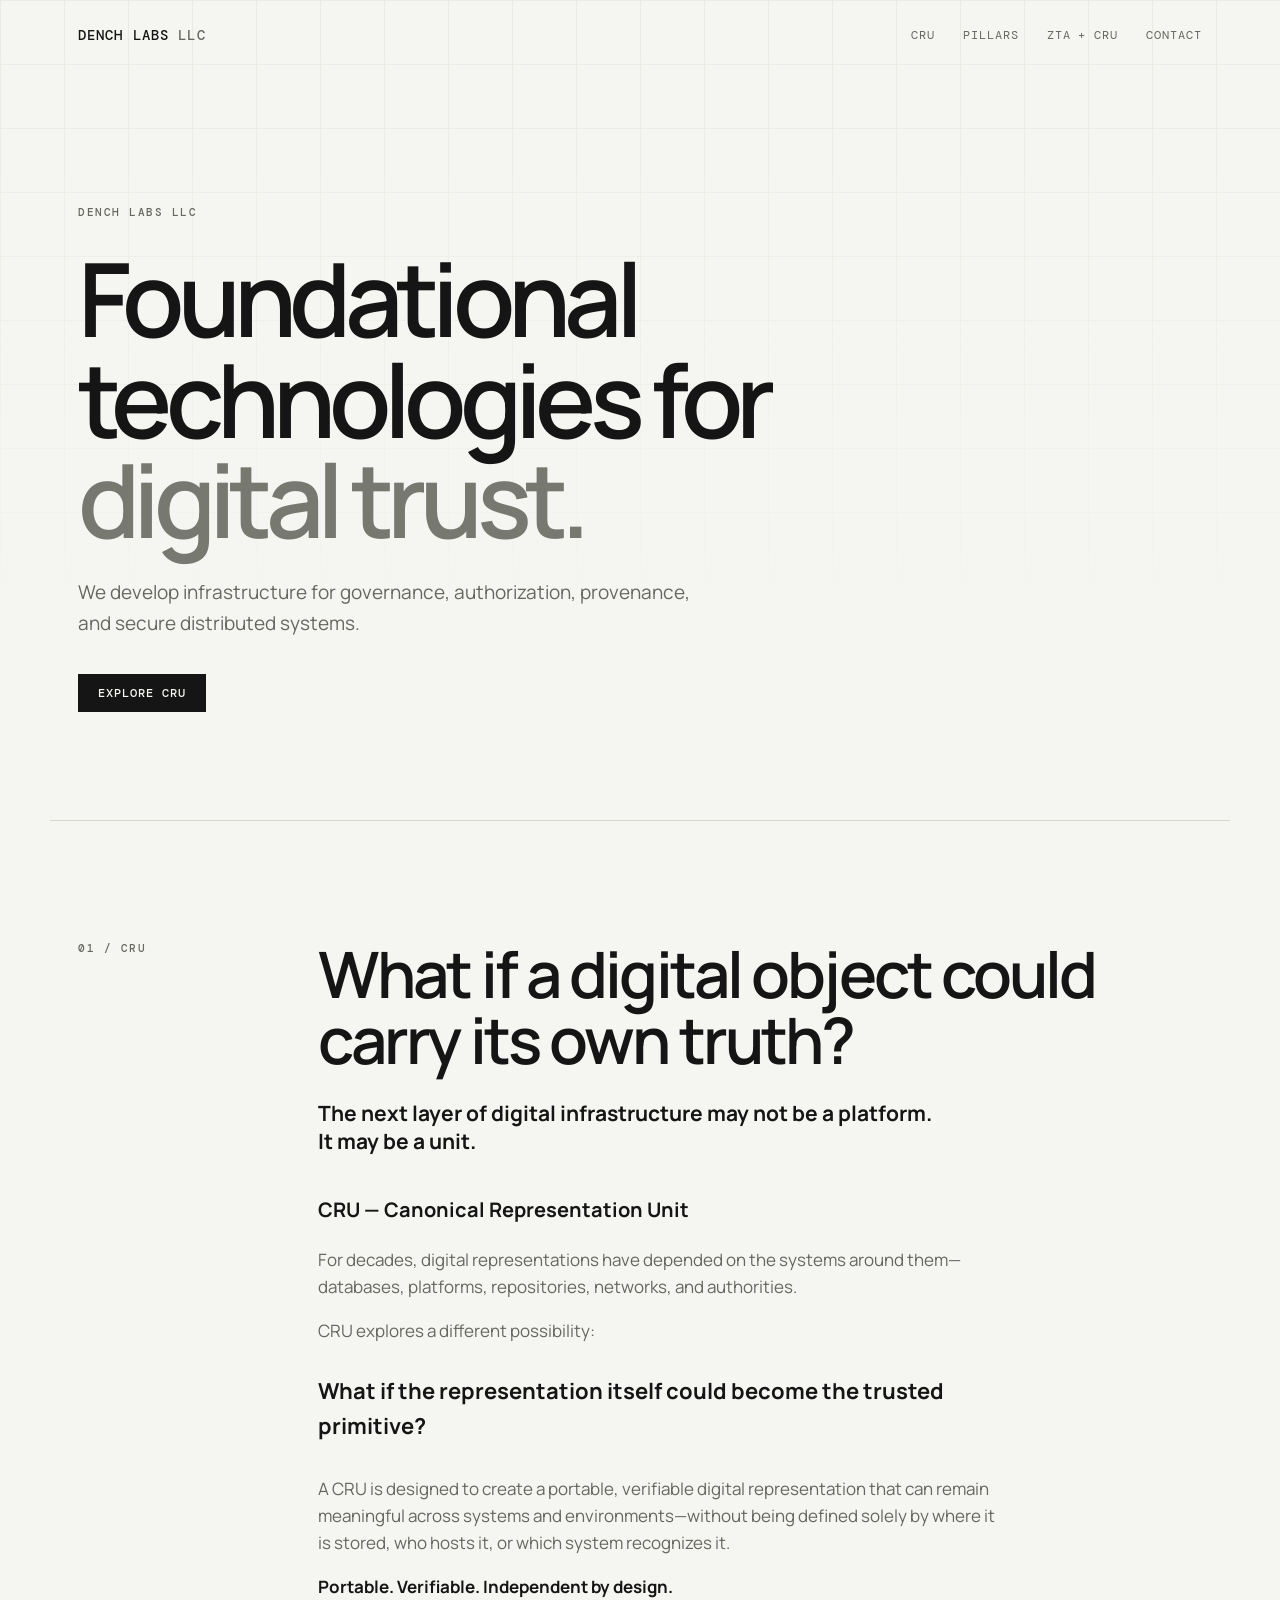
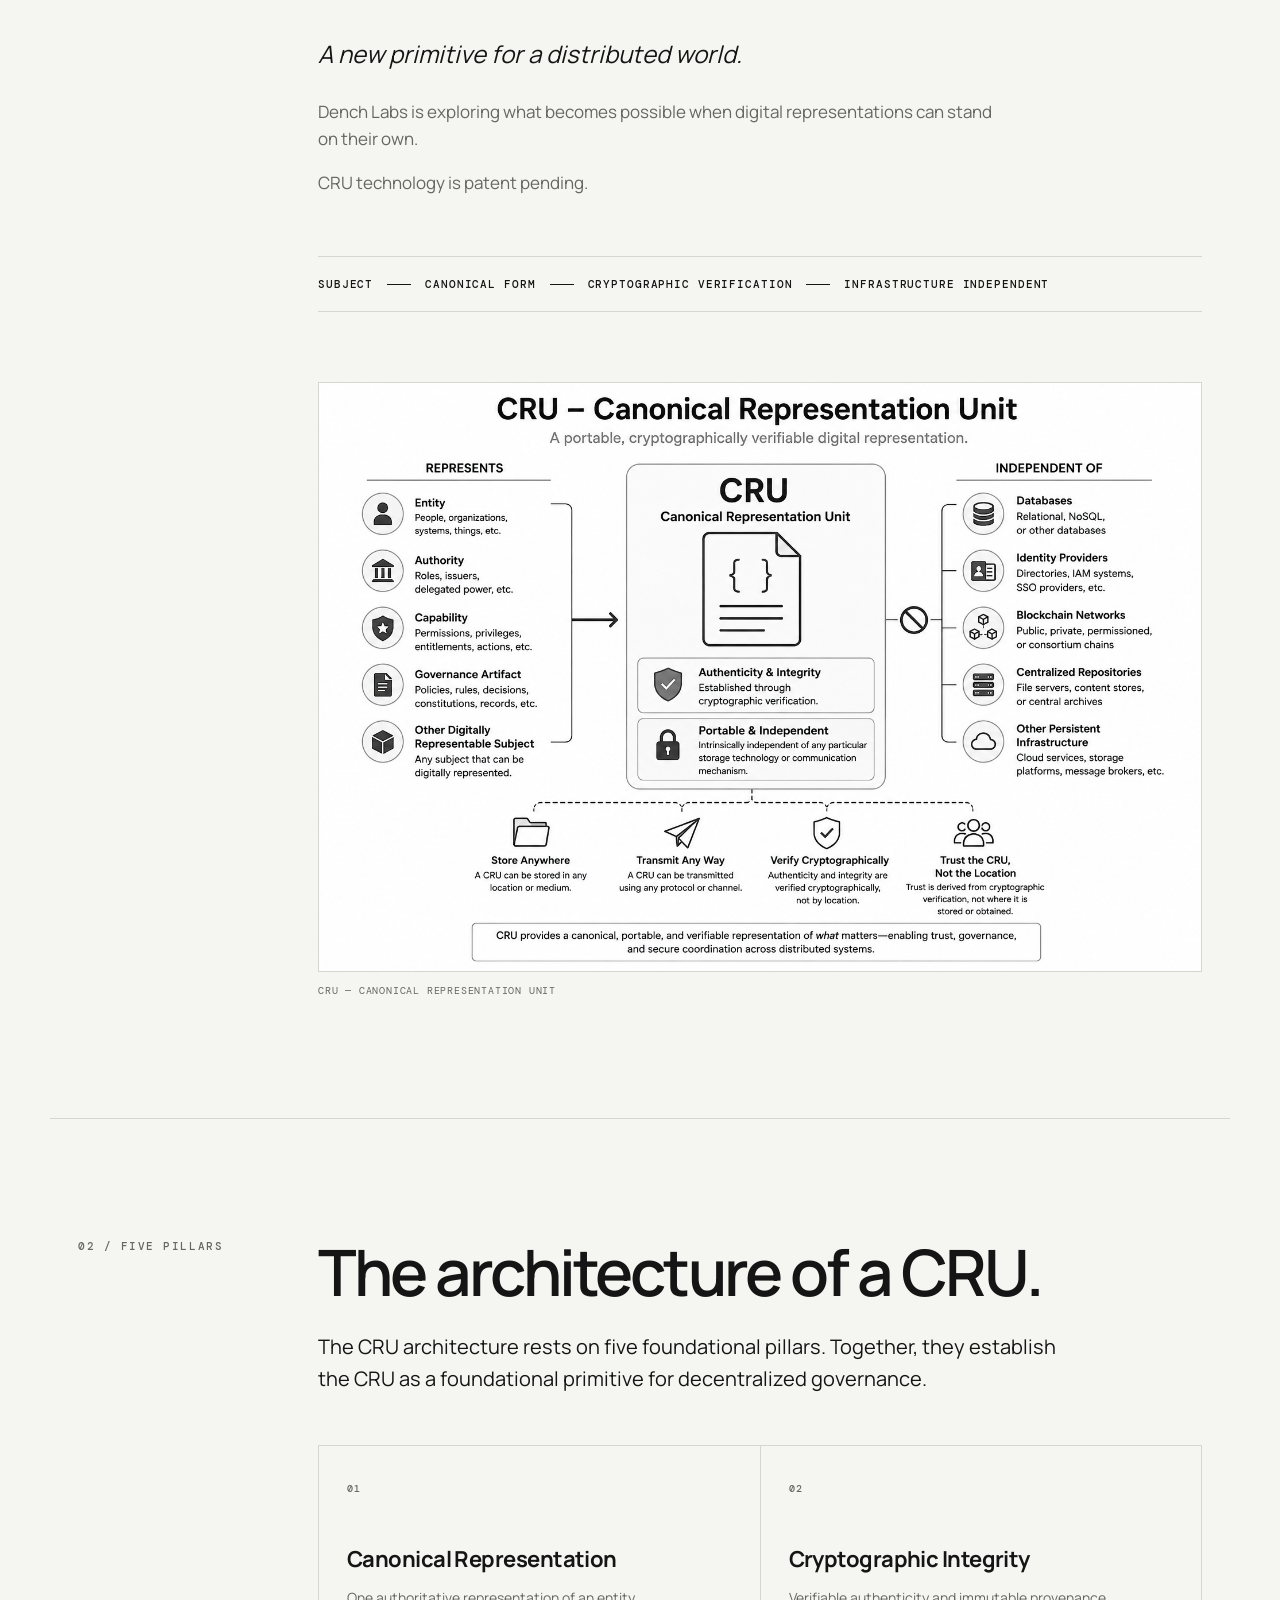
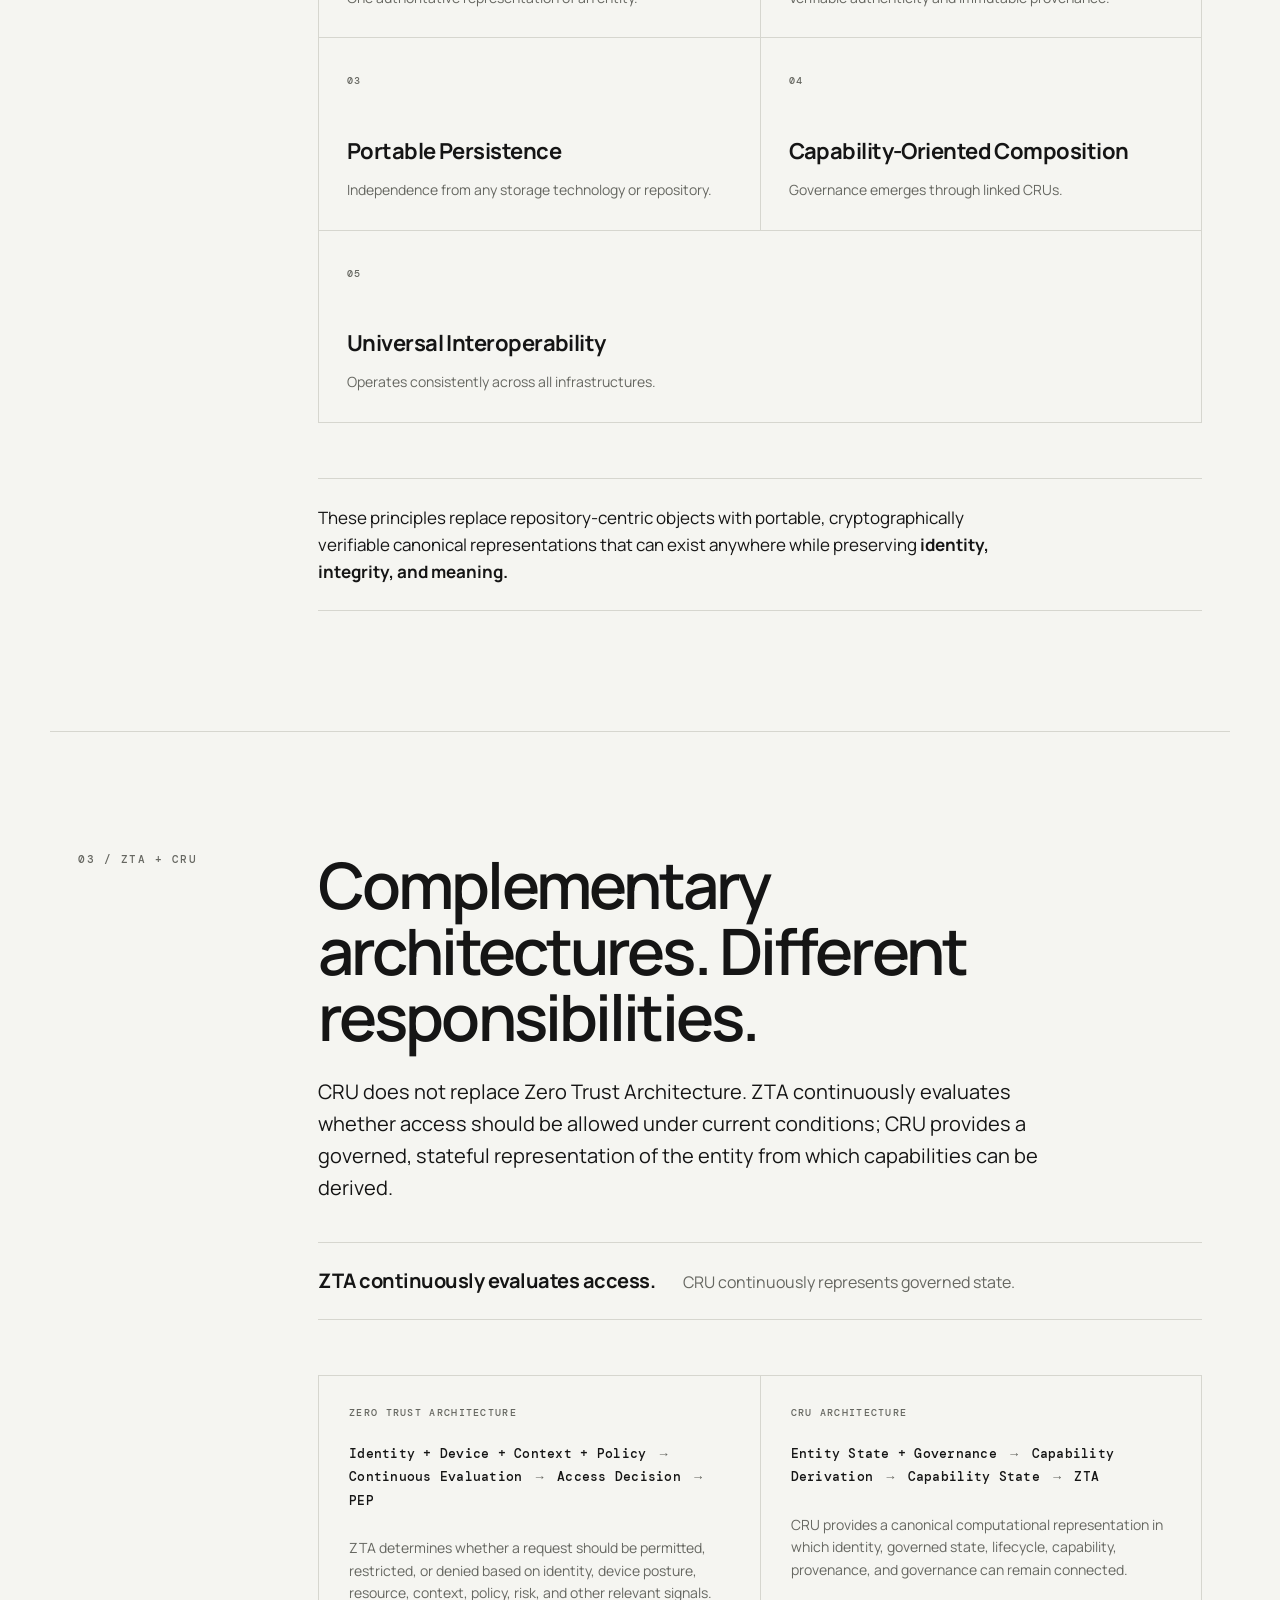
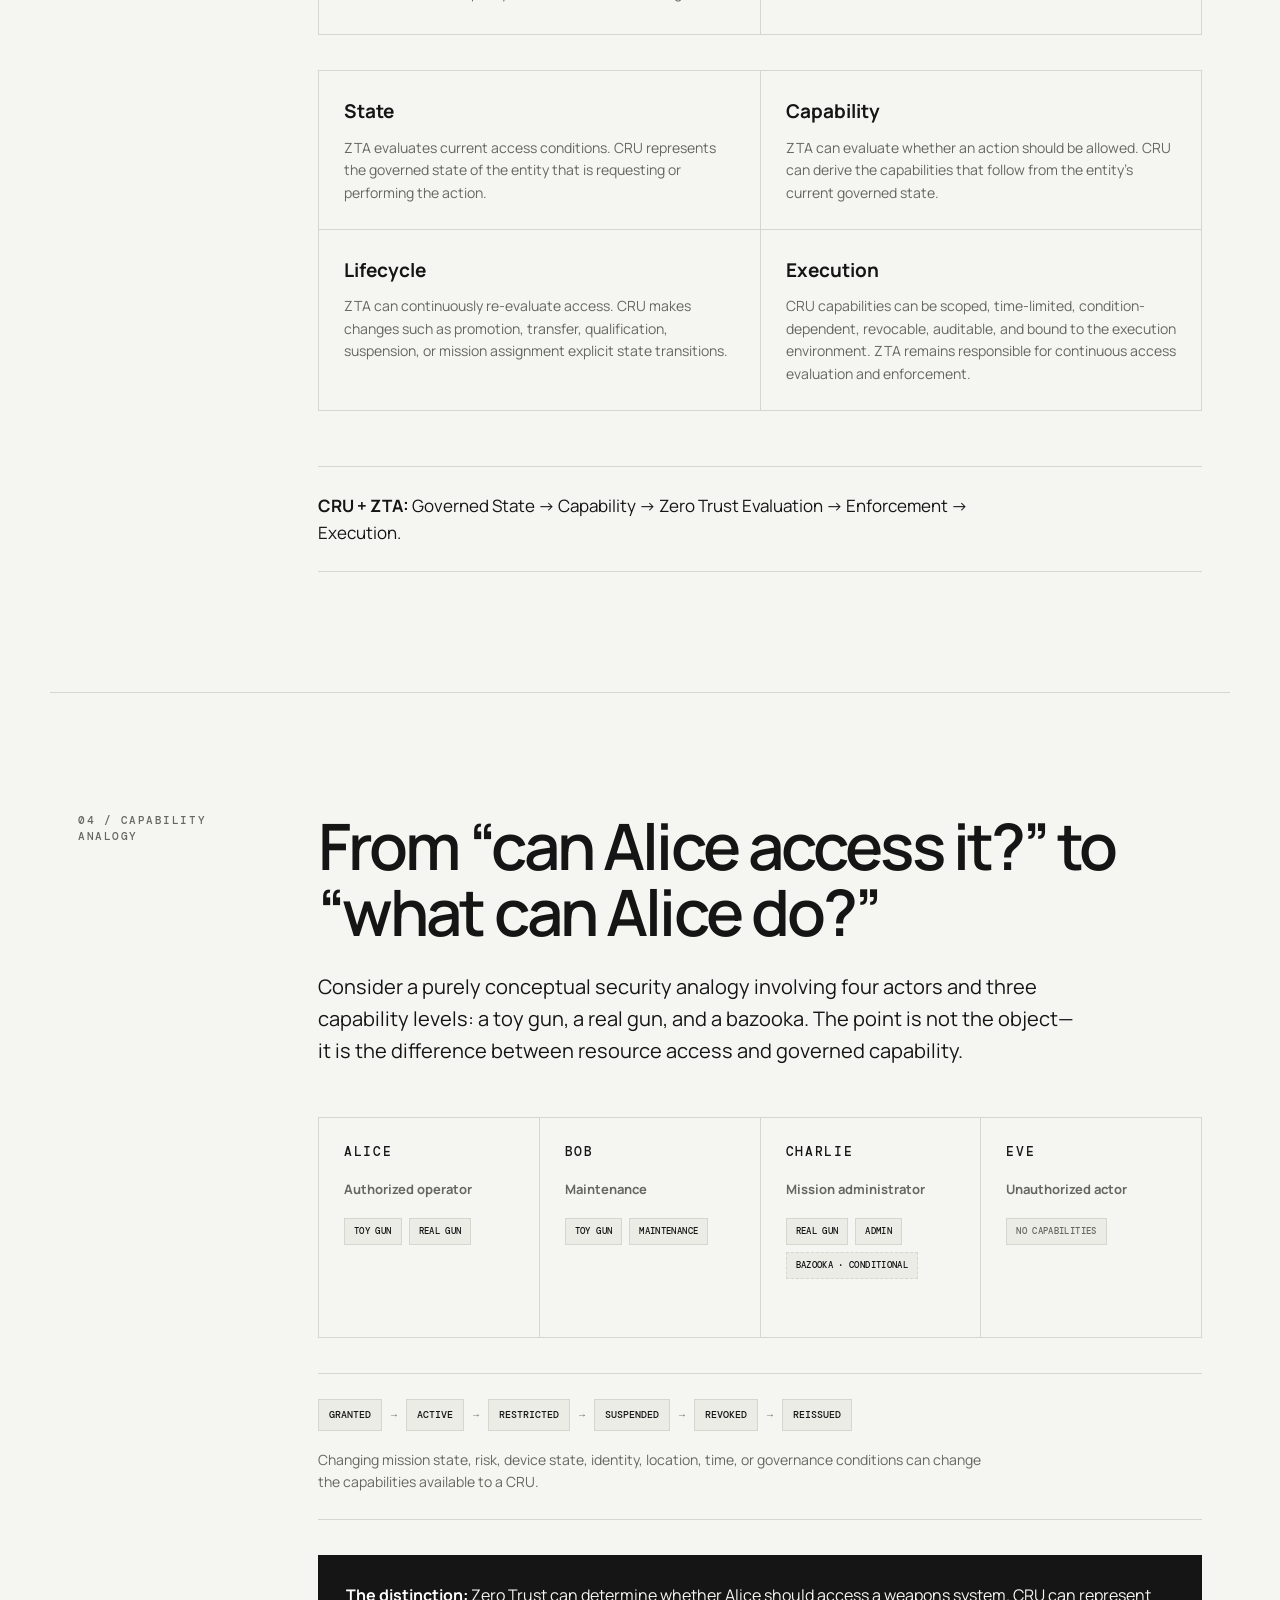
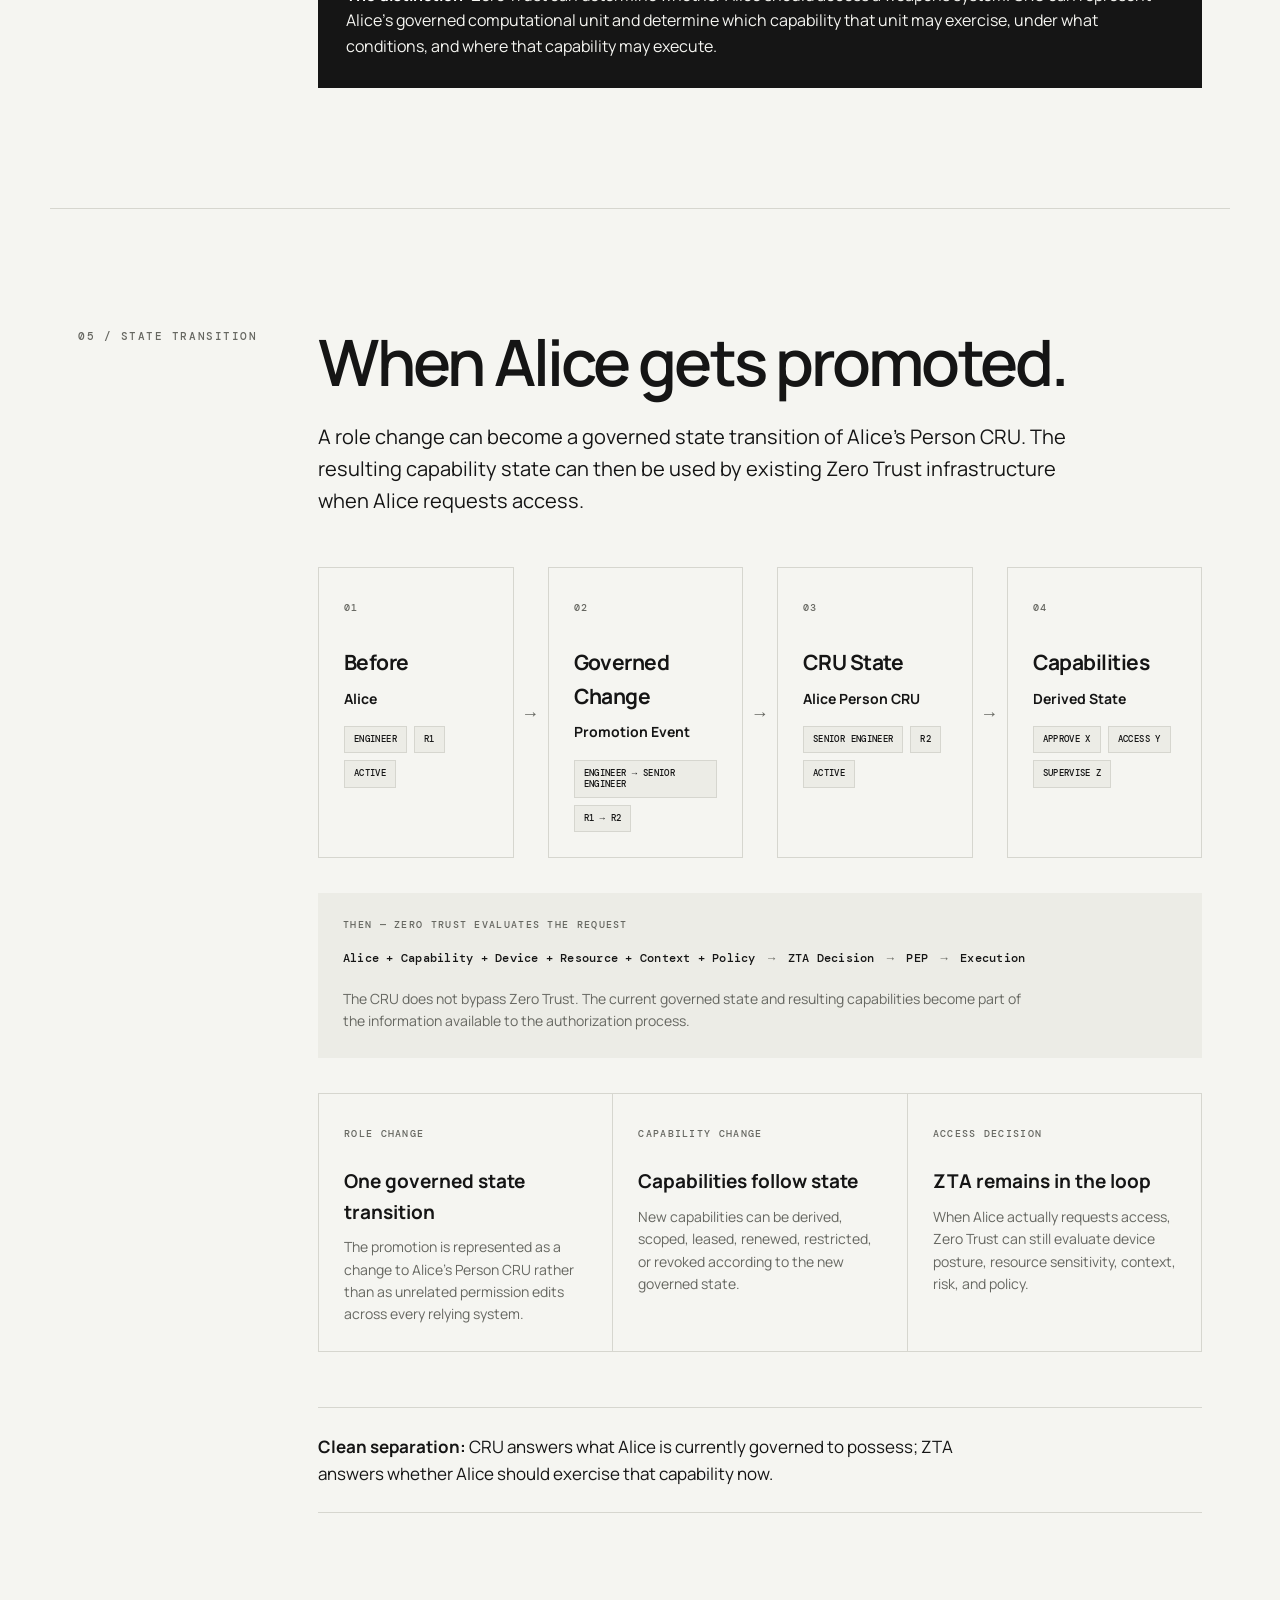
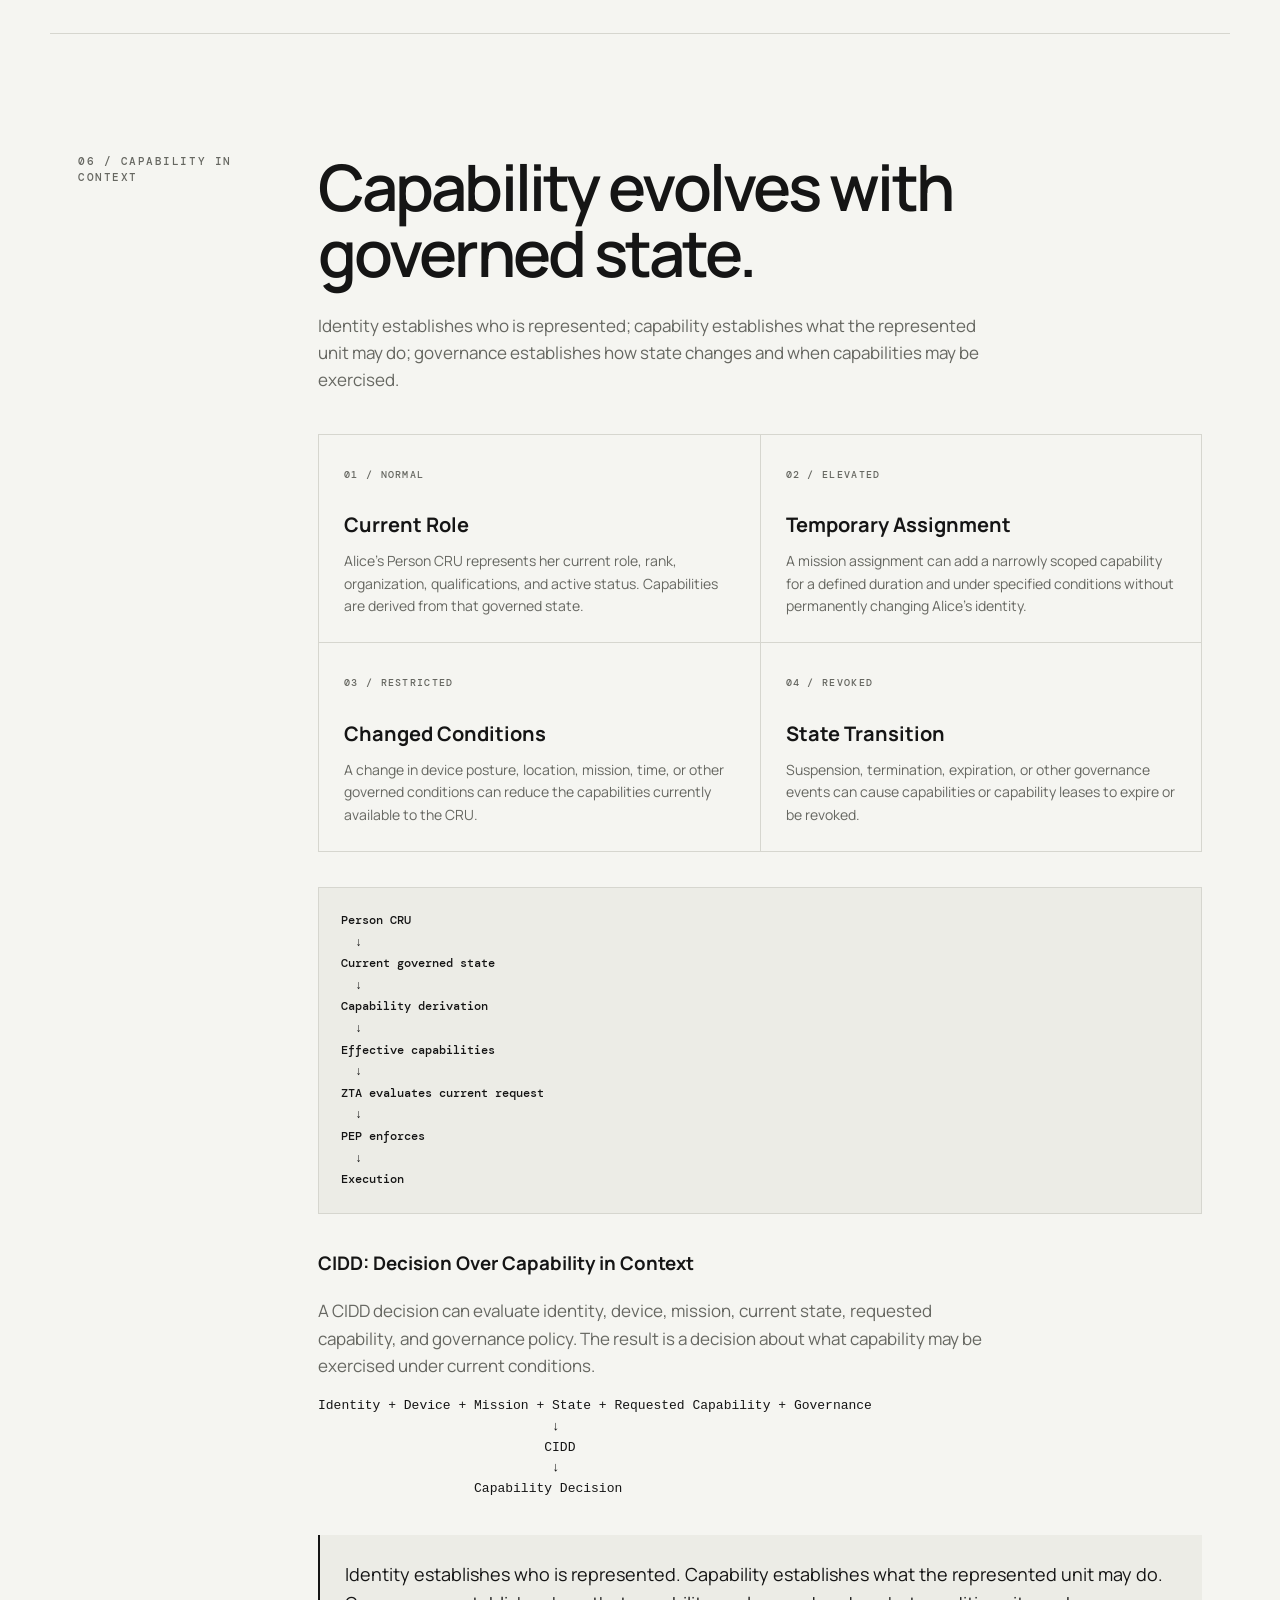
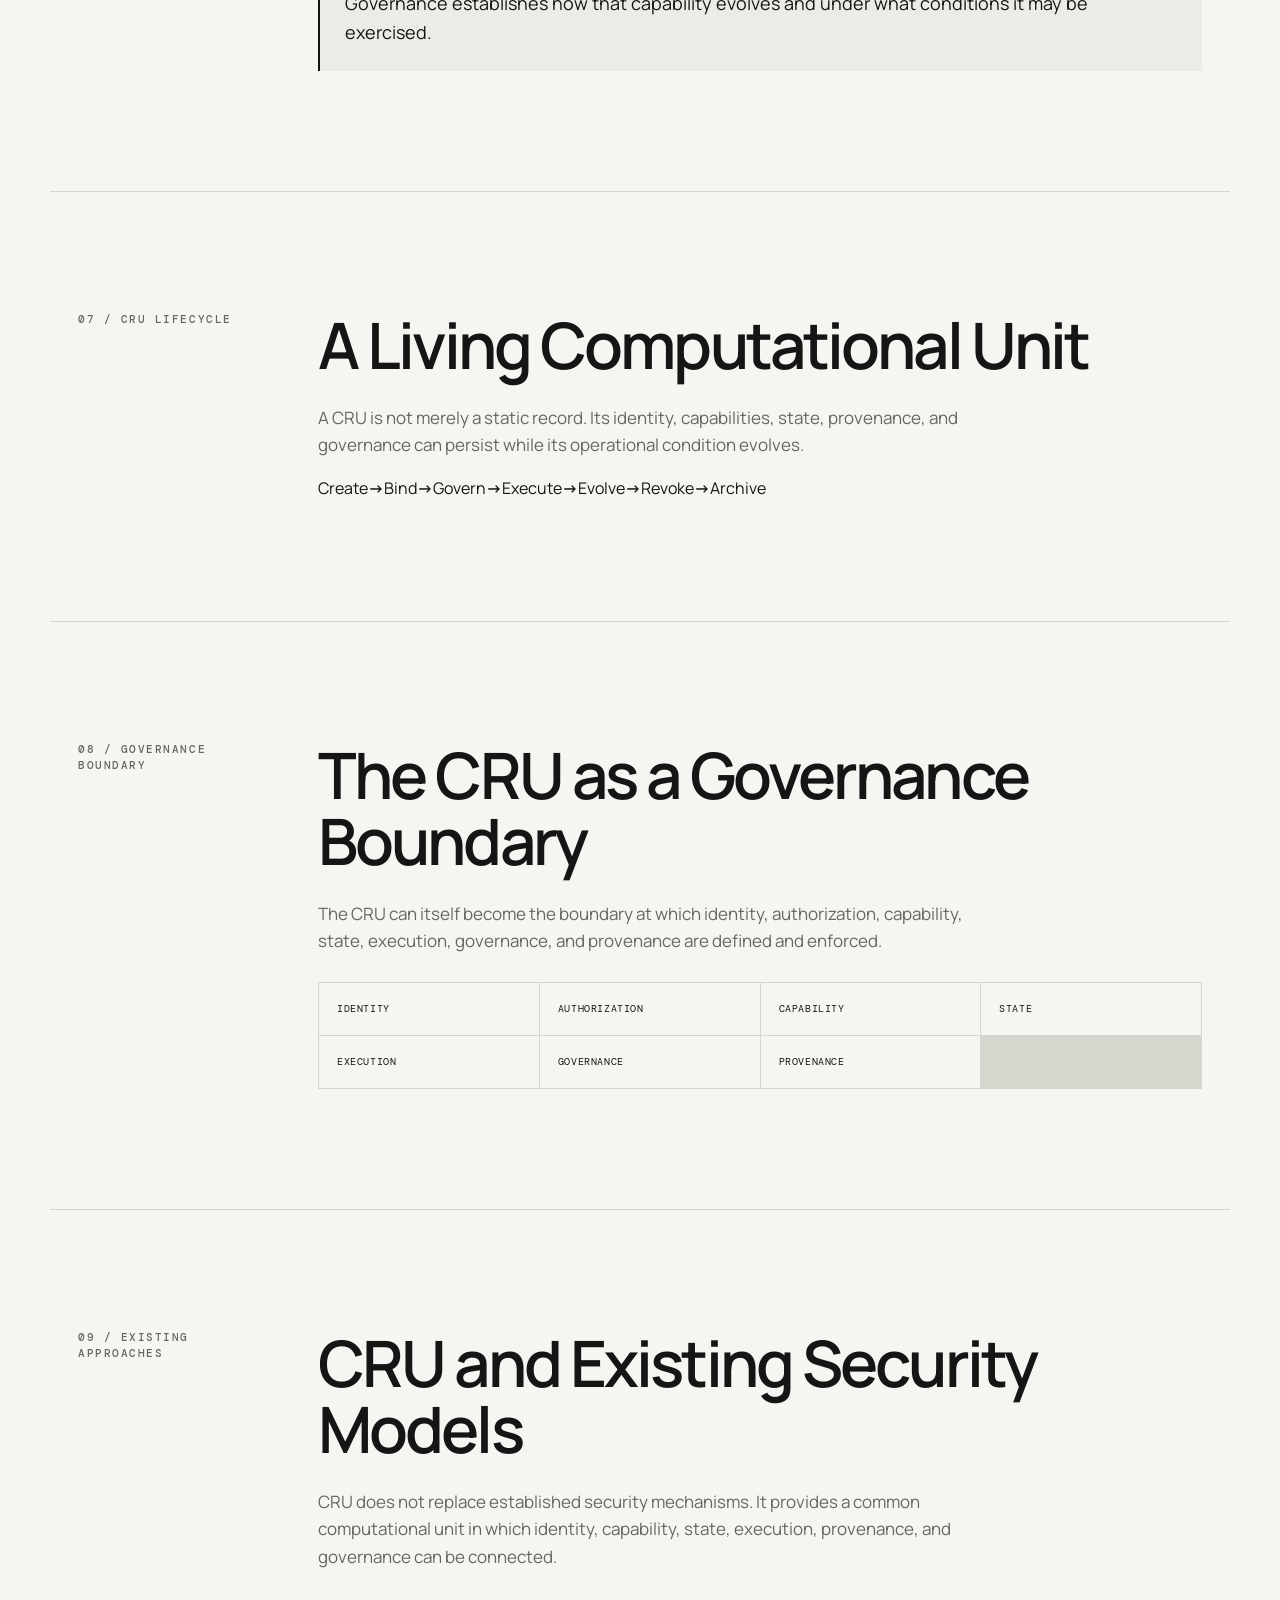
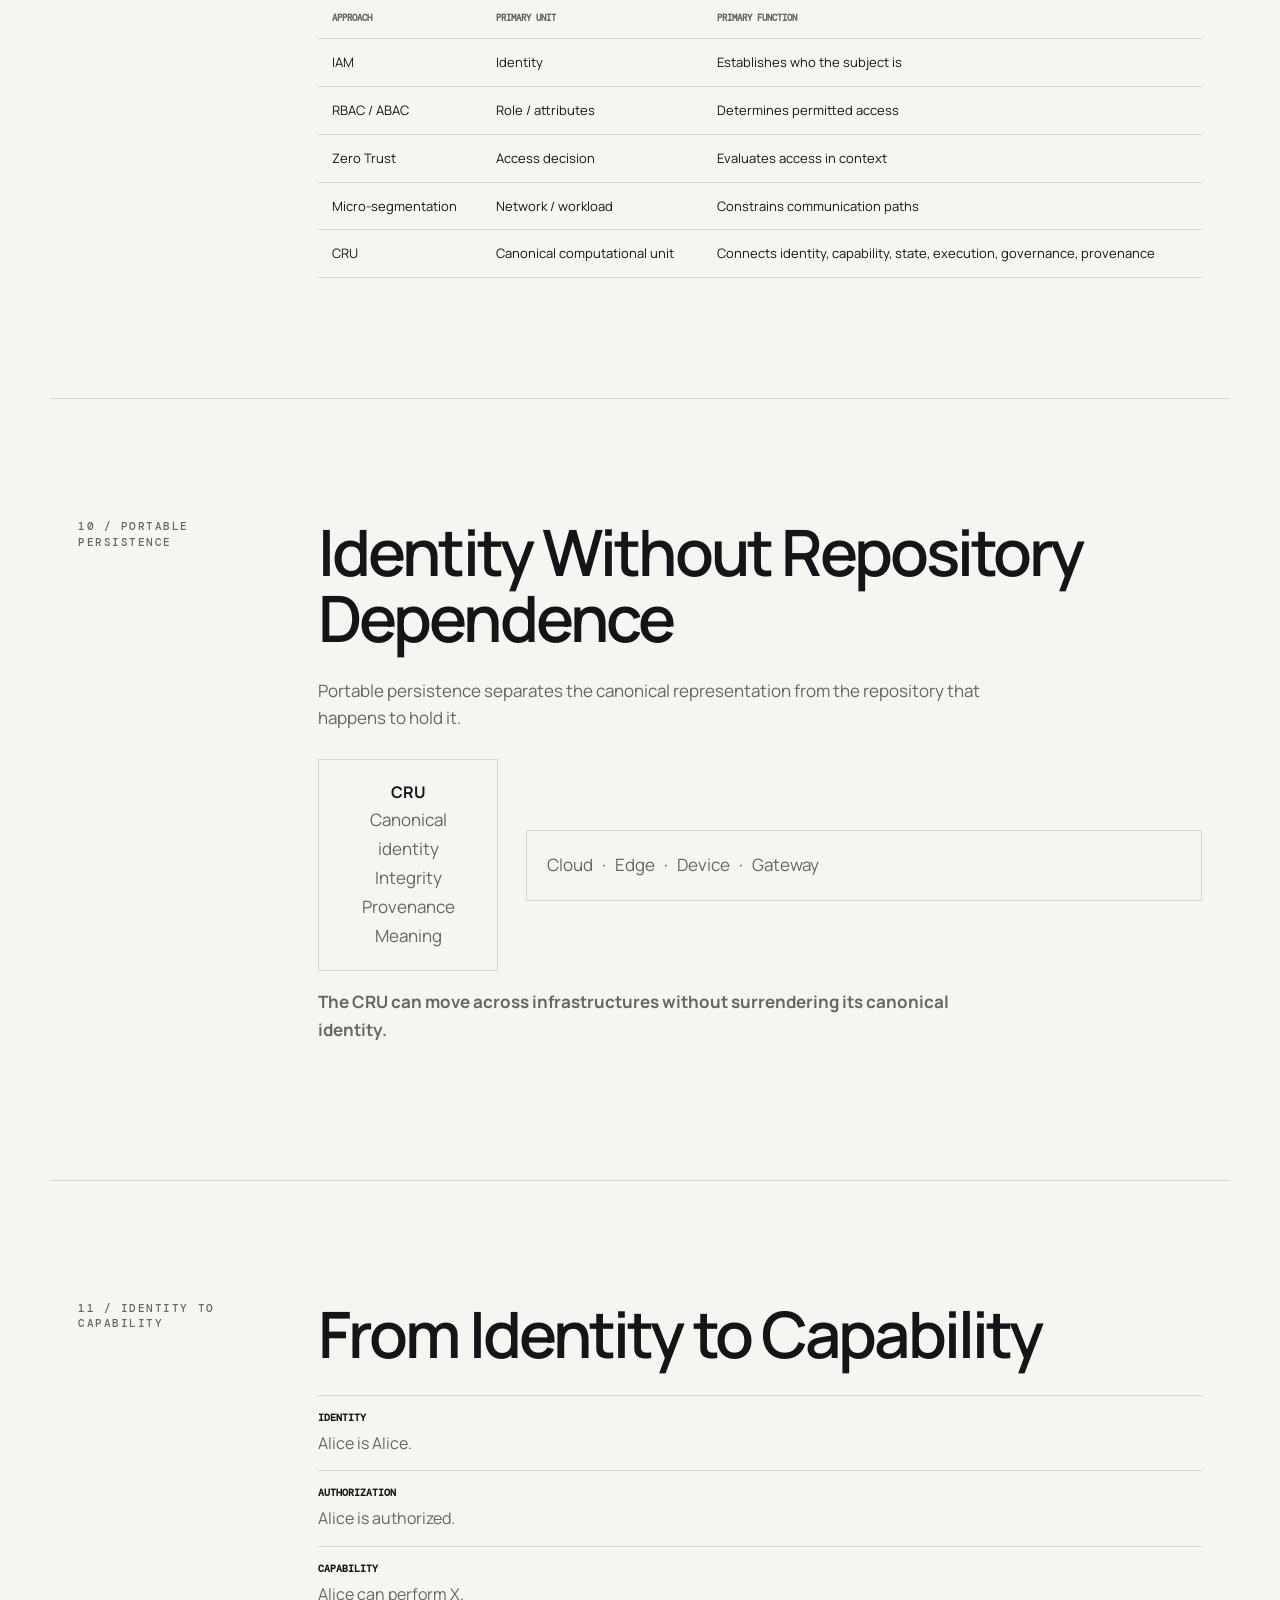
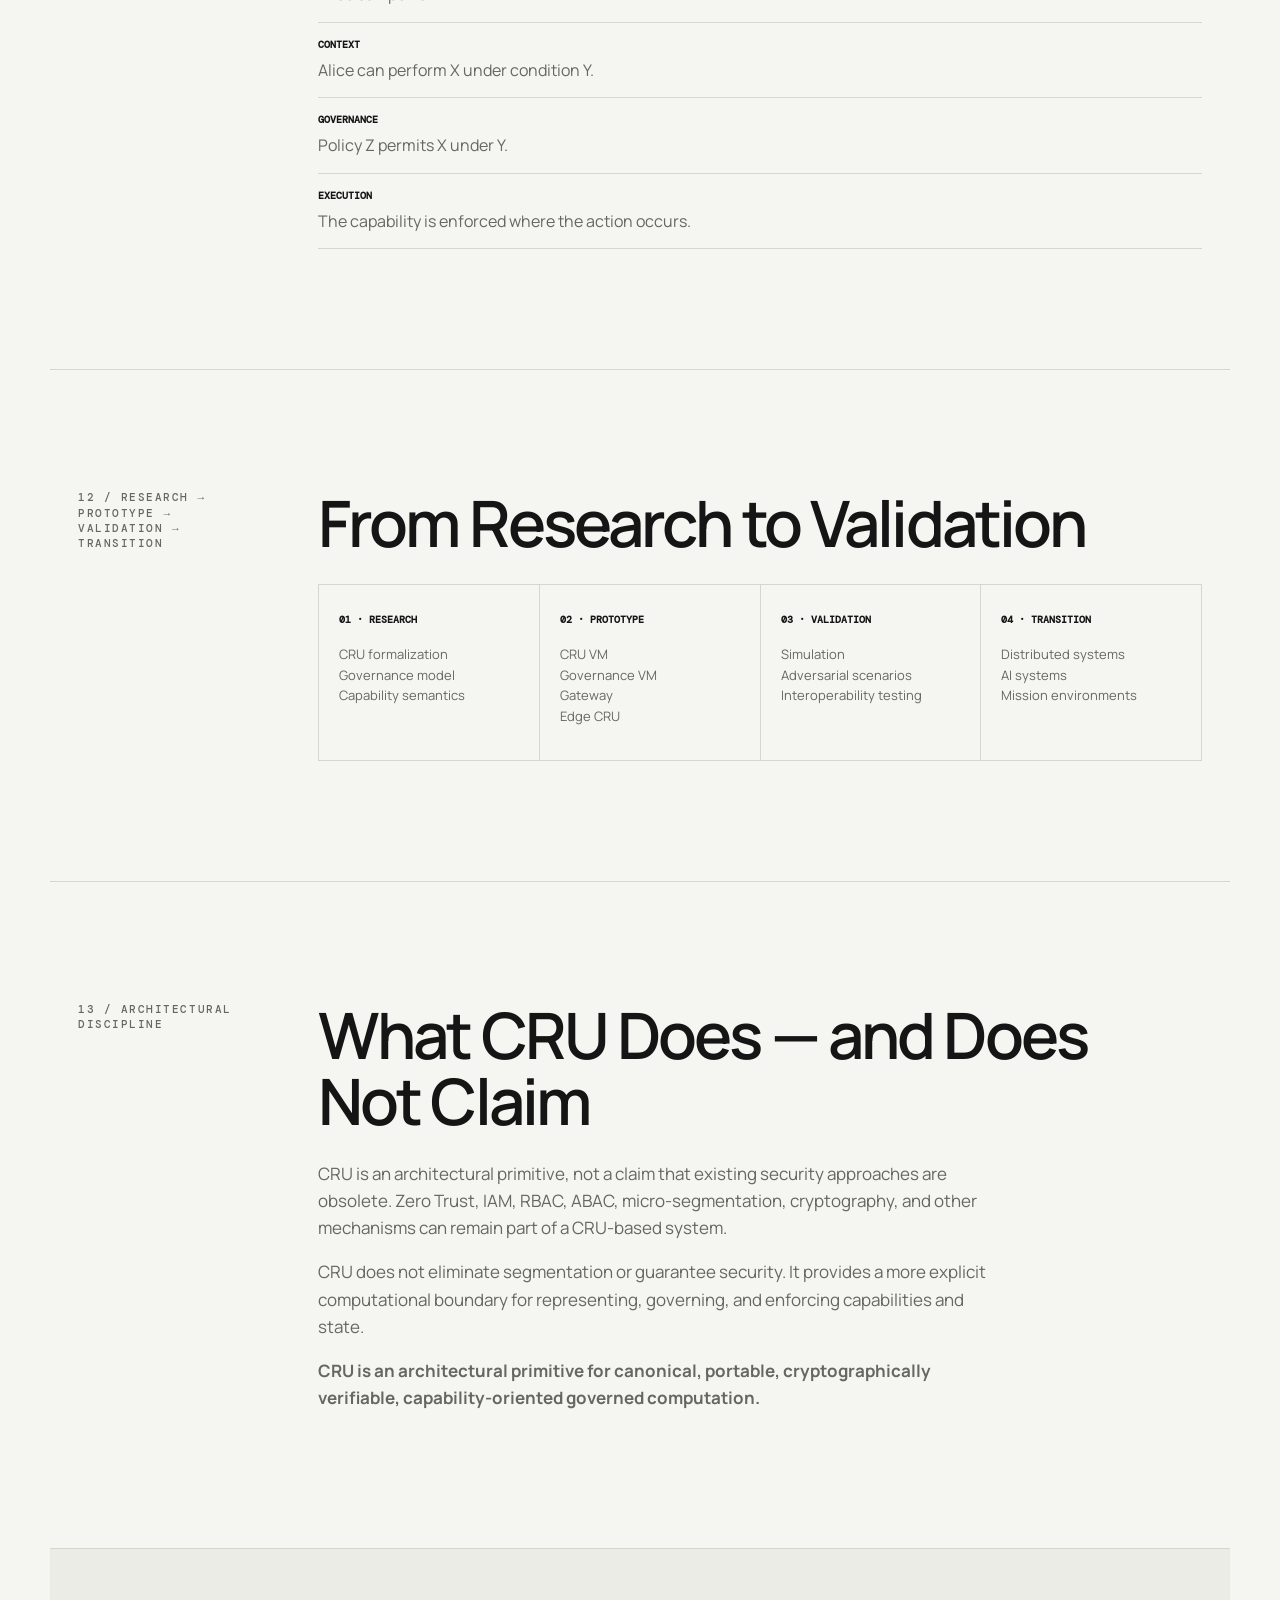
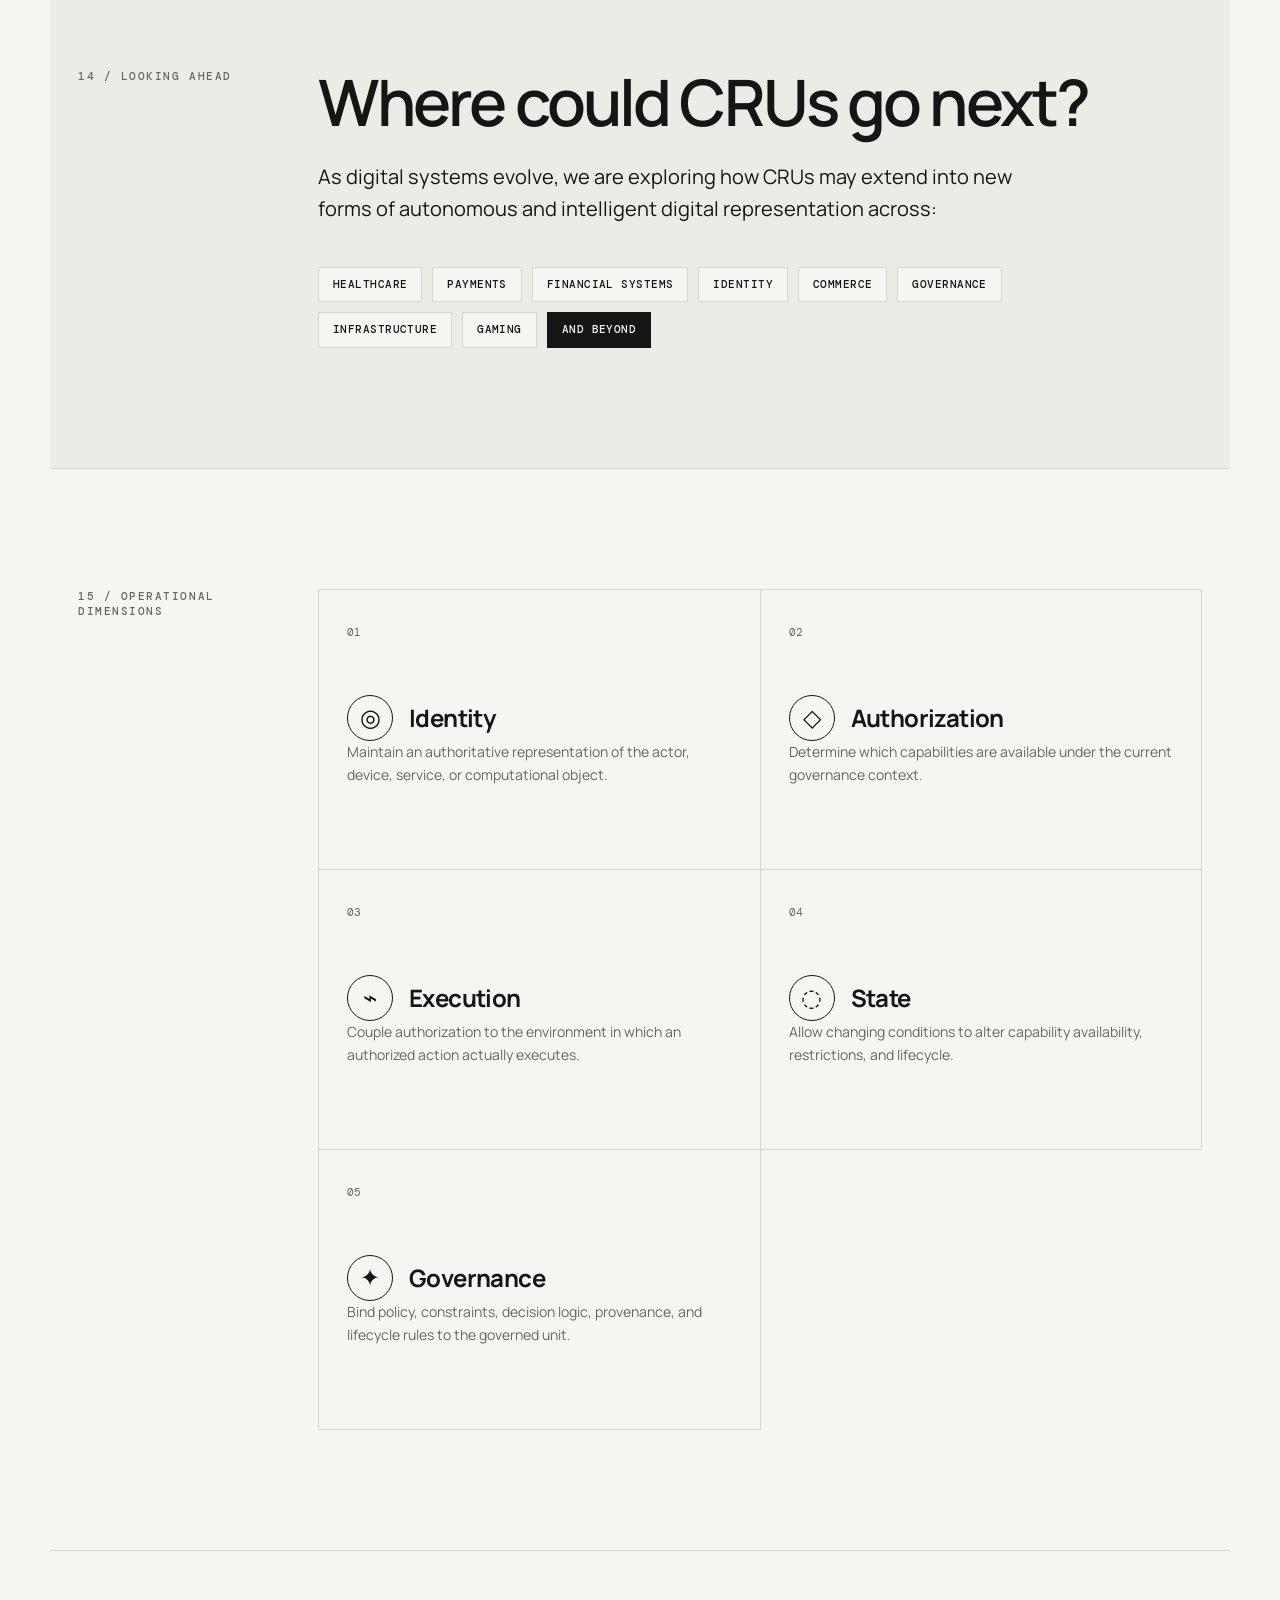
==== index.html @ 8f909fda "website update, added Alice Promotion" ====
<!doctype html>
<html lang="en">
<head>
  <meta charset="utf-8">
  <meta name="viewport" content="width=device-width, initial-scale=1">
  <title>Dench Labs LLC | Digital Trust & Distributed Systems</title>
  <meta name="description" content="Dench Labs LLC develops foundational technologies for digital trust, governance, authorization, provenance, and secure distributed systems.">
  <link rel="stylesheet" href="styles.css">
</head>
<body>
  <header class="site-header">
    <a class="brand" href="#top" aria-label="Dench Labs LLC home">DENCH LABS<span> LLC</span></a>
    <nav aria-label="Primary navigation">
      <a href="#cru">CRU</a>
      <a href="#pillars">Pillars</a>
      <a href="#zero-trust">ZTA + CRU</a>
      <a href="#contact">Contact</a>
    </nav>
  </header>

  <main id="top">
    <section class="hero">
      <div class="eyebrow">DENCH LABS LLC</div>
      <h1>Foundational technologies for <em>digital trust.</em></h1>
      <p class="hero-copy">
        We develop infrastructure for governance, authorization, provenance, and secure distributed systems.
      </p>
      <a class="button" href="#cru">Explore CRU</a>
    </section>

    <section id="cru" class="section cru-section">
      <div class="section-label">01 / CRU</div>
      <div>
        <h2>What if a digital object could carry its own truth?</h2>
        <p class="cru-lead"><strong>The next layer of digital infrastructure may not be a platform.<br>It may be a unit.</strong></p>
        <p class="cru-title"><strong>CRU — Canonical Representation Unit</strong></p>
        <p>For decades, digital representations have depended on the systems around them—databases, platforms, repositories, networks, and authorities.</p>
        <p>CRU explores a different possibility:</p>
        <p class="cru-question"><strong>What if the representation itself could become the trusted primitive?</strong></p>
        <p>A CRU is designed to create a portable, verifiable digital representation that can remain meaningful across systems and environments—without 















being defined solely by where it is stored, who hosts it, or which system recognizes it.</p>
        <p class="cru-pills"><strong>Portable. Verifiable. Independent by design.</strong></p>
        <p class="cru-closing"><em>A new primitive for a distributed world.</em></p>
        <p>Dench Labs is exploring what becomes possible when digital representations can stand on their own.</p>

        <p class="patent-note">CRU technology is patent pending.</p>
        <div class="cru-mark" aria-hidden="true">
          <span>SUBJECT</span><i></i><span>CANONICAL FORM</span><i></i><span>CRYPTOGRAPHIC VERIFICATION</span><i></i><span>INFRASTRUCTURE INDEPENDENT</span>
        </div>
        <figure class="cru-diagram">
          <img src="assets/cru-diagram.png" alt="CRU — Canonical Representation Unit diagram showing a portable, verifiable representation and its independence from particular infrastructure.">
          <figcaption>CRU — Canonical Representation Unit</figcaption>
        </figure>
      </div>
    </section>

    <section id="pillars" class="section architecture">
      <div class="section-label">02 / FIVE PILLARS</div>
      <div>
        <h2>The architecture of a CRU.</h2>
        <p class="architecture-lead">
          The CRU architecture rests on five foundational pillars. Together, they establish
          the CRU as a foundational primitive for decentralized governance.
        </p>
        <div class="pillar-grid">
          <article><span>01</span><h3>Canonical Representation</h3><p>One authoritative representation of an entity.</p></article>
          <article><span>02</span><h3>Cryptographic Integrity</h3><p>Verifiable authenticity and immutable provenance.</p></article>
          <article><span>03</span><h3>Portable Persistence</h3><p>Independence from any storage technology or repository.</p></article>
          <article><span>04</span><h3>Capability-Oriented Composition</h3><p>Governance emerges through linked CRUs.</p></article>
          <article><span>05</span><h3>Universal Interoperability</h3><p>Operates consistently across all infrastructures.</p></article>
        </div>
        <div class="architecture-statement">
          <p>These principles replace repository-centric objects with portable, cryptographically verifiable canonical representations that can exist anywhere while preserving <strong>identity, integrity, and meaning.</strong></p>
        </div>
      </div>
    </section>

    <section id="zero-trust" class="section comparison">
      <div class="section-label">03 / ZTA + CRU</div>
      <div>
        <h2>Complementary architectures. Different responsibilities.</h2>
        <p class="comparison-lead">
          CRU does not replace Zero Trust Architecture. ZTA continuously evaluates whether access
          should be allowed under current conditions; CRU provides a governed, stateful representation
          of the entity from which capabilities can be derived.
        </p>

        <div class="comparison-principle">
          <strong>ZTA continuously evaluates access.</strong>
          <span>CRU continuously represents governed state.</span>
        </div>

        <div class="flow-comparison">
          <article>
            <div class="flow-label">ZERO TRUST ARCHITECTURE</div>
            <div class="flow">Identity + Device + Context + Policy <b>→</b> Continuous Evaluation <b>→</b> Access Decision <b>→</b> PEP</div>
            <p>ZTA determines whether a request should be permitted, restricted, or denied based on identity, device posture, resource, context, policy, risk, and other relevant signals.</p>
          </article>
          <article>
            <div class="flow-label">CRU ARCHITECTURE</div>
            <div class="flow">Entity State + Governance <b>→</b> Capability Derivation <b>→</b> Capability State <b>→</b> ZTA</div>
            <p>CRU provides a canonical computational representation in which identity, governed state, lifecycle, capability, provenance, and governance can remain connected.</p>
          </article>
        </div>

        <div class="operational-grid">
          <article><h3>State</h3><p>ZTA evaluates current access conditions. CRU represents the governed state of the entity that is requesting or performing the action.</p></article>
          <article><h3>Capability</h3><p>ZTA can evaluate whether an action should be allowed. CRU can derive the capabilities that follow from the entity's current governed state.</p></article>
          <article><h3>Lifecycle</h3><p>ZTA can continuously re-evaluate access. CRU makes changes such as promotion, transfer, qualification, suspension, or mission assignment explicit state transitions.</p></article>
          <article><h3>Execution</h3><p>CRU capabilities can be scoped, time-limited, condition-dependent, revocable, auditable, and bound to the execution environment. ZTA remains responsible for continuous access evaluation and enforcement.</p></article>
        </div>

        <div class="architecture-statement">
          <p><strong>CRU + ZTA:</strong> Governed State → Capability → Zero Trust Evaluation → Enforcement → Execution.</p>
        </div>
      </div>
    </section>

    <section id="analogy" class="section analogy">
      <div class="section-label">04 / CAPABILITY ANALOGY</div>
      <div>
        <h2>From “can Alice access it?” to “what can Alice do?”</h2>
        <p class="analogy-lead">
          Consider a purely conceptual security analogy involving four actors and three capability levels:
          a toy gun, a real gun, and a bazooka. The point is not the object—it is the difference between
          resource access and governed capability.
        </p>

        <div class="actor-grid">
          <article><div class="actor">ALICE</div><p><strong>Authorized operator</strong></p><div class="chips"><span>Toy Gun</span><span>Real Gun</span></div></article>
          <article><div class="actor">BOB</div><p><strong>Maintenance</strong></p><div class="chips"><span>Toy Gun</span><span>Maintenance</span></div></article>
          <article><div class="actor">CHARLIE</div><p><strong>Mission administrator</strong></p><div class="chips"><span>Real Gun</span><span>Admin</span><span class="conditional">Bazooka · Conditional</span></div></article>
          <article><div class="actor">EVE</div><p><strong>Unauthorized actor</strong></p><div class="chips"><span class="denied">No capabilities</span></div></article>
        </div>

        <div class="state-flow">
          <div><span>Granted</span><b>→</b><span>Active</span><b>→</b><span>Restricted</span><b>→</b><span>Suspended</span><b>→</b><span>Revoked</span><b>→</b><span>Reissued</span></div>
          <p>Changing mission state, risk, device state, identity, location, time, or governance conditions can change the capabilities available to a CRU.</p>
        </div>

        <div class="analogy-callout">
          <strong>The distinction:</strong>
          Zero Trust can determine whether Alice should access a weapons system. CRU can represent Alice's governed computational unit and determine which capability that unit may exercise, under what conditions, and where that capability may execute.
        </div>
      </div>
    </section>

    <section id="alice-promotion" class="section promotion">
      <div class="section-label">05 / STATE TRANSITION</div>
      <div>
        <h2>When Alice gets promoted.</h2>
        <p class="promotion-lead">
          A role change can become a governed state transition of Alice's Person CRU. The resulting
          capability state can then be used by existing Zero Trust infrastructure when Alice requests access.
        </p>

        <div class="promotion-flow">
          <div class="promotion-step">
            <span>01</span>
            <h3>Before</h3>
            <p><strong>Alice</strong></p>
            <div class="state-tags"><span>Engineer</span><span>R1</span><span>Active</span></div>
          </div>
          <div class="promotion-arrow" aria-hidden="true">→</div>
          <div class="promotion-step">
            <span>02</span>
            <h3>Governed Change</h3>
            <p><strong>Promotion Event</strong></p>
            <div class="state-tags"><span>Engineer → Senior Engineer</span><span>R1 → R2</span></div>
          </div>
          <div class="promotion-arrow" aria-hidden="true">→</div>
          <div class="promotion-step">
            <span>03</span>
            <h3>CRU State</h3>
            <p><strong>Alice Person CRU</strong></p>
            <div class="state-tags"><span>Senior Engineer</span><span>R2</span><span>Active</span></div>
          </div>
          <div class="promotion-arrow" aria-hidden="true">→</div>
          <div class="promotion-step">
            <span>04</span>
            <h3>Capabilities</h3>
            <p><strong>Derived State</strong></p>
            <div class="state-tags"><span>Approve X</span><span>Access Y</span><span>Supervise Z</span></div>
          </div>
        </div>

        <div class="promotion-zta">
          <div class="flow-label">THEN — ZERO TRUST EVALUATES THE REQUEST</div>
          <div class="flow">Alice + Capability + Device + Resource + Context + Policy <b>→</b> ZTA Decision <b>→</b> PEP <b>→</b> Execution</div>
          <p>The CRU does not bypass Zero Trust. The current governed state and resulting capabilities become part of the information available to the authorization process.</p>
        </div>

        <div class="promotion-grid">
          <article><span>ROLE CHANGE</span><h3>One governed state transition</h3><p>The promotion is represented as a change to Alice's Person CRU rather than as unrelated permission edits across every relying system.</p></article>
          <article><span>CAPABILITY CHANGE</span><h3>Capabilities follow state</h3><p>New capabilities can be derived, scoped, leased, renewed, restricted, or revoked according to the new governed state.</p></article>
          <article><span>ACCESS DECISION</span><h3>ZTA remains in the loop</h3><p>When Alice actually requests access, Zero Trust can still evaluate device posture, resource sensitivity, context, risk, and policy.</p></article>
        </div>

        <div class="architecture-statement">
          <p><strong>Clean separation:</strong> CRU answers what Alice is currently governed to possess; ZTA answers whether Alice should exercise that capability now.</p>
        </div>
      </div>
    </section>

    <section id="capability-scenarios" class="section">
      <div class="section-label">06 / CAPABILITY IN CONTEXT</div>
      <div>
        <h2>Capability evolves with governed state.</h2>
        <p>Identity establishes who is represented; capability establishes what the represented unit may do; governance establishes how state changes and when capabilities may be exercised.</p>

        <div class="context-grid">
          <article>
            <span>01 / NORMAL</span>
            <h3>Current Role</h3>
            <p>Alice's Person CRU represents her current role, rank, organization, qualifications, and active status. Capabilities are derived from that governed state.</p>
          </article>
          <article>
            <span>02 / ELEVATED</span>
            <h3>Temporary Assignment</h3>
            <p>A mission assignment can add a narrowly scoped capability for a defined duration and under specified conditions without permanently changing Alice's identity.</p>
          </article>
          <article>
            <span>03 / RESTRICTED</span>
            <h3>Changed Conditions</h3>
            <p>A change in device posture, location, mission, time, or other governed conditions can reduce the capabilities currently available to the CRU.</p>
          </article>
          <article>
            <span>04 / REVOKED</span>
            <h3>State Transition</h3>
            <p>Suspension, termination, expiration, or other governance events can cause capabilities or capability leases to expire or be revoked.</p>
          </article>
        </div>

        <pre class="context-flow">Person CRU
  ↓
Current governed state
  ↓
Capability derivation
  ↓
Effective capabilities
  ↓
ZTA evaluates current request
  ↓
PEP enforces
  ↓
Execution</pre>

        <h3>CIDD: Decision Over Capability in Context</h3>
        <p>A CIDD decision can evaluate identity, device, mission, current state, requested capability, and governance policy. The result is a decision about what capability may be exercised under current conditions.</p>
        <pre>Identity + Device + Mission + State + Requested Capability + Governance
                              ↓
                             CIDD
                              ↓
                    Capability Decision</pre>

        <blockquote>Identity establishes who is represented. Capability establishes what the represented unit may do. Governance establishes how that capability evolves and under what conditions it may be exercised.</blockquote>
      </div>
    </section>

<section id="cru-lifecycle" class="section">
      <div class="section-label">07 / CRU LIFECYCLE</div>
      <div>
        <h2>A Living Computational Unit</h2>
        <p>A CRU is not merely a static record. Its identity, capabilities, state, provenance, and governance can persist while its operational condition evolves.</p>
<div class="cru-lifecycle-flow"><span>Create</span><b>→</b><span>Bind</span><b>→</b><span>Govern</span><b>→</b><span>Execute</span><b>→</b><span>Evolve</span><b>→</b><span>Revoke</span><b>→</b><span>Archive</span></div>
      </div>
    </section>


<section id="cru-governance-boundary" class="section">
  <div class="section-label">08 / GOVERNANCE BOUNDARY</div>
  <div class="content">
    <h2>The CRU as a Governance Boundary</h2>
    <p>The CRU can itself become the boundary at which identity, authorization, capability, state, execution, governance, and provenance are defined and enforced.</p>
<div class="native-list-grid">
  <div>Identity</div><div>Authorization</div><div>Capability</div><div>State</div>
  <div>Execution</div><div>Governance</div><div>Provenance</div>
</div>
  </div>
</section>

<section id="cru-vs-existing" class="section">
  <div class="section-label">09 / EXISTING APPROACHES</div>
  <div class="content">
    <h2>CRU and Existing Security Models</h2>
    <p>CRU does not replace established security mechanisms. It provides a common computational unit in which identity, capability, state, execution, provenance, and governance can be connected.</p>
<table class="native-compare">
<thead><tr><th>Approach</th><th>Primary Unit</th><th>Primary Function</th></tr></thead>
<tbody>
<tr><td>IAM</td><td>Identity</td><td>Establishes who the subject is</td></tr>
<tr><td>RBAC / ABAC</td><td>Role / attributes</td><td>Determines permitted access</td></tr>
<tr><td>Zero Trust</td><td>Access decision</td><td>Evaluates access in context</td></tr>
<tr><td>Micro-segmentation</td><td>Network / workload</td><td>Constrains communication paths</td></tr>
<tr><td>CRU</td><td>Canonical computational unit</td><td>Connects identity, capability, state, execution, governance, provenance</td></tr>
</tbody></table>
  </div>
</section>

<section id="cru-portable-persistence" class="section">
  <div class="section-label">10 / PORTABLE PERSISTENCE</div>
  <div class="content">
    <h2>Identity Without Repository Dependence</h2>
    <p>Portable persistence separates the canonical representation from the repository that happens to hold it.</p>
<div class="native-persistence">
  <div><strong>CRU</strong><p>Canonical identity<br>Integrity<br>Provenance<br>Meaning</p></div>
  <div><p>Cloud &nbsp; · &nbsp; Edge &nbsp; · &nbsp; Device &nbsp; · &nbsp; Gateway</p></div>
</div>
<p><strong>The CRU can move across infrastructures without surrendering its canonical identity.</strong></p>
  </div>
</section>

<section id="identity-to-capability" class="section">
  <div class="section-label">11 / IDENTITY TO CAPABILITY</div>
  <div class="content">
    <h2>From Identity to Capability</h2>
    <ol class="native-sequence">
<li><strong>Identity</strong><span>Alice is Alice.</span></li>
<li><strong>Authorization</strong><span>Alice is authorized.</span></li>
<li><strong>Capability</strong><span>Alice can perform X.</span></li>
<li><strong>Context</strong><span>Alice can perform X under condition Y.</span></li>
<li><strong>Governance</strong><span>Policy Z permits X under Y.</span></li>
<li><strong>Execution</strong><span>The capability is enforced where the action occurs.</span></li>
</ol>
  </div>
</section>

<section id="research-prototype-deployment" class="section">
  <div class="section-label">12 / RESEARCH → PROTOTYPE → VALIDATION → TRANSITION</div>
  <div class="content">
    <h2>From Research to Validation</h2>
    <div class="native-roadmap">
<div><strong>01 · Research</strong><p>CRU formalization<br>Governance model<br>Capability semantics</p></div>
<div><strong>02 · Prototype</strong><p>CRU VM<br>Governance VM<br>Gateway<br>Edge CRU</p></div>
<div><strong>03 · Validation</strong><p>Simulation<br>Adversarial scenarios<br>Interoperability testing</p></div>
<div><strong>04 · Transition</strong><p>Distributed systems<br>AI systems<br>Mission environments</p></div>
</div>
  </div>
</section>

<section id="positioning" class="section">
      <div class="section-label">13 / ARCHITECTURAL DISCIPLINE</div>
      <div>
        <h2>What CRU Does — and Does Not Claim</h2>
        <p>CRU is an architectural primitive, not a claim that existing security approaches are obsolete. Zero Trust, IAM, RBAC, ABAC, micro-segmentation, cryptography, and other mechanisms can remain part of a CRU-based system.</p>
<p>CRU does not eliminate segmentation or guarantee security. It provides a more explicit computational boundary for representing, governing, and enforcing capabilities and state.</p>
<p><strong>CRU is an architectural primitive for canonical, portable, cryptographically verifiable, capability-oriented governed computation.</strong></p>
      </div>
    </section>

    <section id="looking-ahead" class="section looking-ahead">
      <div class="section-label">14 / LOOKING AHEAD</div>
      <div>
        <h2>Where could CRUs go next?</h2>
        <p class="future-intro">
          As digital systems evolve, we are exploring how CRUs may extend into new forms of autonomous and intelligent digital representation across:
        </p>
        <div class="future-domains" aria-label="Potential future domains">
          <span>Healthcare</span>
          <span>Payments</span>
          <span>Financial Systems</span>
          <span>Identity</span>
          <span>Commerce</span>
          <span>Governance</span>
          <span>Infrastructure</span>
          <span>Gaming</span>
          <span>and beyond</span>
        </div>
      </div>
    </section>

    <section id="capabilities" class="section">
      <div class="section-label">15 / OPERATIONAL DIMENSIONS</div>
      <div class="cards">
        <article><span>01</span><div class="capability-heading"><div class="capability-icon" aria-hidden="true">◎</div><h3>Identity</h3></div><p>Maintain an authoritative representation of the actor, device, service, or computational object.</p></article>
        <article><span>02</span><div class="capability-heading"><div class="capability-icon" aria-hidden="true">◇</div><h3>Authorization</h3></div><p>Determine which capabilities are available under the current governance context.</p></article>
        <article><span>03</span><div class="capability-heading"><div class="capability-icon" aria-hidden="true">⌁</div><h3>Execution</h3></div><p>Couple authorization to the environment in which an authorized action actually executes.</p></article>
        <article><span>04</span><div class="capability-heading"><div class="capability-icon" aria-hidden="true">◌</div><h3>State</h3></div><p>Allow changing conditions to alter capability availability, restrictions, and lifecycle.</p></article>
        <article><span>05</span><div class="capability-heading"><div class="capability-icon" aria-hidden="true">✦</div><h3>Governance</h3></div><p>Bind policy, constraints, decision logic, provenance, and lifecycle rules to the governed unit.</p></article>
      </div>
    </section>

    <section id="about" class="section about">
      <div class="section-label">16 / ABOUT</div>
      <div>
        <h2>Building infrastructure beneath the application layer.</h2>
        <p>
          Dench Labs LLC is a technology research and development company focused on
          foundational mechanisms for trusted digital coordination.
        </p>
        <p>
          Our work explores how structured objects, governance relationships, authorization,
          and provenance can become durable primitives for distributed systems.
        </p>
      </div>
    </section>

    <section class="research">
      <div>
        <div class="section-label">17 / RESEARCH &amp; IP</div>
        <h2>Research first. Infrastructure that endures.</h2>
      </div>
      <p>
        CRU and related technical concepts are part of ongoing research and intellectual
        property development by Dench Labs LLC.
      </p>
    </section>

    <section id="contact" class="contact">
      <div class="section-label">18 / CONTACT</div>
      <h2>Build the foundation.</h2>
      <a class="contact-link" href="mailto:contact@dench-labs.com">contact@dench-labs.com <span>↗</span></a>
    </section>
  

</main>

  <footer>
    <span>© 2026 Dench Labs LLC</span>
    <span>Digital trust · Governance · Distributed systems</span>
  </footer>
</body>
</html>
---- styles.css ----
@import url('https://fonts.googleapis.com/css2?family=DM+Mono:wght@400;500&family=Manrope:wght@400;500;600;700&display=swap');

:root {
  --bg: #f5f5f1;
  --ink: #151515;
  --muted: #666761;
  --line: #d6d6cf;
  --panel: #ecece6;
  --max: 1180px;
}

* { box-sizing: border-box; }
html { scroll-behavior: smooth; }
body {
  margin: 0;
  background: var(--bg);
  color: var(--ink);
  font-family: Manrope, system-ui, sans-serif;
  line-height: 1.6;
}
body::before {
  content: "";
  position: fixed;
  inset: 0;
  pointer-events: none;
  opacity: .34;
  background-image:
    linear-gradient(var(--line) 1px, transparent 1px),
    linear-gradient(90deg, var(--line) 1px, transparent 1px);
  background-size: 64px 64px;
  mask-image: linear-gradient(to bottom, black, transparent 70%);
}

.site-header, main, footer { position: relative; z-index: 1; }
.site-header {
  max-width: var(--max);
  margin: auto;
  padding: 28px 28px;
  display: flex;
  justify-content: space-between;
  align-items: center;
}
.brand {
  color: var(--ink);
  text-decoration: none;
  font: 500 14px/1 DM Mono, monospace;
  letter-spacing: .08em;
}
.brand span { color: var(--muted); }
nav { display: flex; gap: 28px; }
nav a {
  color: var(--muted);
  text-decoration: none;
  font: 400 12px/1 DM Mono, monospace;
  text-transform: uppercase;
  letter-spacing: .08em;
}
nav a:hover { color: var(--ink); }

.hero {
  max-width: var(--max);
  min-height: 78vh;
  margin: auto;
  padding: 15vh 28px 12vh;
  display: flex;
  flex-direction: column;
  justify-content: center;
}
.eyebrow, .section-label {
  font: 500 11px/1.4 DM Mono, monospace;
  letter-spacing: .14em;
  color: var(--muted);
  text-transform: uppercase;
}
.hero h1 {
  max-width: 900px;
  margin: 28px 0;
  font-size: clamp(48px, 8vw, 104px);
  line-height: .98;
  letter-spacing: -.065em;
  font-weight: 600;
}
.hero h1 em { font-style: normal; color: #77786f; }
.hero-copy {
  max-width: 620px;
  color: var(--muted);
  font-size: 19px;
  margin: 0 0 36px;
}
.button {
  width: fit-content;
  color: var(--bg);
  background: var(--ink);
  padding: 13px 20px;
  text-decoration: none;
  font: 500 12px/1 DM Mono, monospace;
  text-transform: uppercase;
  letter-spacing: .08em;
}
.button:hover { background: #333; }

.section, .research, .contact {
  max-width: var(--max);
  margin: auto;
  padding: 120px 28px;
  border-top: 1px solid var(--line);
}
.section {
  display: grid;
  grid-template-columns: 180px 1fr;
  gap: 60px;
}
h2 {
  max-width: 800px;
  margin: 0 0 26px;
  font-size: clamp(32px, 5vw, 64px);
  line-height: 1.03;
  letter-spacing: -.045em;
  font-weight: 600;
}
.section p, .research > p {
  max-width: 680px;
  color: var(--muted);
  font-size: 17px;
}
.cru-mark {
  margin-top: 60px;
  padding: 20px 0;
  display: flex;
  align-items: center;
  flex-wrap: wrap;
  gap: 14px;
  border-top: 1px solid var(--line);
  border-bottom: 1px solid var(--line);
  font: 500 11px DM Mono, monospace;
  letter-spacing: .08em;
}
.cru-mark i {
  width: 24px;
  height: 1px;
  background: var(--ink);
  display: inline-block;
}
.cards {
  display: grid;
  grid-template-columns: repeat(2, 1fr);
  border-top: 1px solid var(--line);
  border-left: 1px solid var(--line);
}
.cards article {
  min-height: 280px;
  padding: 28px;
  border-right: 1px solid var(--line);
  border-bottom: 1px solid var(--line);
  transition: background .2s ease;
}
.cards article:hover { background: var(--panel); }
.cards span {
  font: 400 11px DM Mono, monospace;
  color: var(--muted);
}
.cards h3 {
  margin: 55px 0 12px;
  font-size: 24px;
  letter-spacing: -.025em;
}
.cards p { margin: 0; font-size: 14px; color: var(--muted); }
.about { padding-bottom: 150px; }
.about p + p { margin-top: 22px; }

.research {
  display: grid;
  grid-template-columns: 1fr 1fr;
  gap: 60px;
  background: var(--panel);
  max-width: none;
  padding-left: max(28px, calc((100vw - var(--max)) / 2 + 28px));
  padding-right: max(28px, calc((100vw - var(--max)) / 2 + 28px));
}
.research h2 { font-size: clamp(30px, 4vw, 52px); }
.research > p { align-self: end; margin: 0; }

.contact { padding-top: 130px; padding-bottom: 150px; }
.contact h2 { margin-top: 30px; }
.contact-link {
  display: inline-flex;
  gap: 14px;
  color: var(--ink);
  text-decoration: none;
  font-size: clamp(22px, 3vw, 36px);
  letter-spacing: -.03em;
  border-bottom: 1px solid var(--ink);
  padding-bottom: 7px;
}
.contact-link span { color: var(--muted); }

footer {
  max-width: var(--max);
  margin: auto;
  padding: 25px 28px 35px;
  display: flex;
  justify-content: space-between;
  border-top: 1px solid var(--line);
  color: var(--muted);
  font: 10px DM Mono, monospace;
  text-transform: uppercase;
  letter-spacing: .08em;
}

@media (max-width: 700px) {
  .site-header { padding: 22px 20px; }
  nav { gap: 14px; }
  nav a:nth-child(n+3) { display: none; }
  .hero { min-height: 70vh; padding: 12vh 20px 10vh; }
  .hero h1 { font-size: clamp(44px, 15vw, 72px); }
  .hero-copy { font-size: 16px; }
  .section, .research { grid-template-columns: 1fr; gap: 35px; padding: 80px 20px; }
  .cards { grid-template-columns: 1fr; }
  .cards article { min-height: 230px; }
  .cards h3 { margin-top: 40px; }
  .research { padding-left: 20px; padding-right: 20px; }
  .contact { padding: 90px 20px 110px; }
  footer { padding: 22px 20px 30px; flex-direction: column; gap: 10px; }
}


.cru-diagram {
  margin: 70px 0 0;
  padding: 0;
}
.cru-diagram img {
  display: block;
  width: 100%;
  height: auto;
  border: 1px solid var(--line);
  background: #fff;
}
.cru-diagram figcaption {
  margin-top: 12px;
  color: var(--muted);
  font: 400 10px/1.4 DM Mono, monospace;
  text-transform: uppercase;
  letter-spacing: .08em;
}

.cru-lead { font-size: 21px !important; line-height: 1.35; color: var(--ink) !important; margin-bottom: 34px !important; }
.cru-title { font-size: 20px !important; color: var(--ink) !important; margin-top: 38px !important; }
.cru-question { font-size: 22px !important; color: var(--ink) !important; margin: 30px 0 !important; }
.cru-pills { color: var(--ink) !important; }
.cru-closing { font-size: 24px !important; color: var(--ink) !important; margin-top: 35px !important; }

.future-note {
  margin-top: 55px;
  padding: 24px 0;
  border-top: 1px solid var(--line);
  border-bottom: 1px solid var(--line);
}
.future-label {
  margin-bottom: 12px;
  font: 500 10px/1.4 DM Mono, monospace;
  letter-spacing: .14em;
  text-transform: uppercase;
  color: var(--muted);
}
.future-note p {
  margin: 0 !important;
  color: var(--ink) !important;
  font-size: 15px !important;
}

.looking-ahead {
  background: var(--panel);
}
.future-intro {
  max-width: 720px !important;
  font-size: 20px !important;
  color: var(--ink) !important;
  margin-bottom: 42px !important;
}
.future-domains {
  max-width: 820px;
  display: flex;
  flex-wrap: wrap;
  gap: 10px;
}
.future-domains span {
  padding: 10px 14px;
  border: 1px solid var(--line);
  background: var(--bg);
  font: 500 11px/1.2 DM Mono, monospace;
  letter-spacing: .04em;
  text-transform: uppercase;
}
.future-domains span:last-child {
  background: var(--ink);
  color: var(--bg);
  border-color: var(--ink);
}

.capability-icon {
  width: 46px;
  height: 46px;
  margin-top: 4px;
  display: flex;
  align-items: center;
  justify-content: center;
  border: 1px solid var(--ink);
  border-radius: 50%;
  font: 400 24px/1 Georgia, serif;
  color: var(--ink);
}
.cards article:hover .capability-icon {
  background: var(--ink);
  color: var(--bg);
}

.capability-heading {
  display: flex;
  align-items: center;
  gap: 16px;
  margin-top: 52px;
}
.capability-heading .capability-icon {
  margin-top: 0;
  flex: 0 0 46px;
}
.capability-heading h3 {
  margin: 0;
}


.architecture-lead, .comparison-lead, .analogy-lead {
  max-width: 760px !important;
  font-size: 20px !important;
  color: var(--ink) !important;
}
.pillar-grid {
  display: grid;
  grid-template-columns: repeat(2, 1fr);
  border-top: 1px solid var(--line);
  border-left: 1px solid var(--line);
  margin-top: 50px;
}
.pillar-grid article {
  padding: 28px;
  min-height: 190px;
  border-right: 1px solid var(--line);
  border-bottom: 1px solid var(--line);
}
.pillar-grid article:last-child { grid-column: 1 / -1; }
.pillar-grid span, .flow-label, .actor {
  font: 500 10px/1.4 DM Mono, monospace;
  letter-spacing: .13em;
  color: var(--muted);
  text-transform: uppercase;
}
.pillar-grid h3 { margin: 42px 0 10px; font-size: 22px; letter-spacing: -.025em; }
.pillar-grid p { margin: 0; font-size: 14px !important; }
.architecture-statement {
  margin-top: 55px;
  padding: 25px 0;
  border-top: 1px solid var(--line);
  border-bottom: 1px solid var(--line);
}
.architecture-statement p { margin: 0; color: var(--ink); }

.flow-comparison {
  display: grid;
  grid-template-columns: repeat(2, 1fr);
  gap: 1px;
  background: var(--line);
  margin: 55px 0 0;
  border: 1px solid var(--line);
}
.flow-comparison article { background: var(--bg); padding: 30px; }
.flow-comparison .flow-label { margin-bottom: 22px; }
.flow {
  font: 500 13px/1.8 DM Mono, monospace;
  letter-spacing: .02em;
}
.flow b { color: var(--muted); padding: 0 5px; }
.flow-comparison p { font-size: 14px; margin: 25px 0 0; }

.operational-grid {
  display: grid;
  grid-template-columns: repeat(2, 1fr);
  border-top: 1px solid var(--line);
  border-left: 1px solid var(--line);
  margin-top: 35px;
}
.operational-grid article {
  padding: 25px;
  border-right: 1px solid var(--line);
  border-bottom: 1px solid var(--line);
}
.operational-grid h3 { margin: 0 0 10px; font-size: 19px; }
.operational-grid p { margin: 0; font-size: 14px !important; }

.actor-grid {
  display: grid;
  grid-template-columns: repeat(4, 1fr);
  border-top: 1px solid var(--line);
  border-left: 1px solid var(--line);
  margin-top: 50px;
}
.actor-grid article { padding: 25px; border-right: 1px solid var(--line); border-bottom: 1px solid var(--line); min-height: 220px; }
.actor { color: var(--ink); font-size: 13px; }
.actor-grid p { font-size: 13px !important; margin: 18px 0; }
.chips { display: flex; flex-wrap: wrap; gap: 7px; }
.chips span {
  padding: 7px 9px;
  border: 1px solid var(--line);
  background: var(--panel);
  font: 500 9px/1.2 DM Mono, monospace;
  text-transform: uppercase;
  letter-spacing: .04em;
}
.chips .conditional { border-style: dashed; }
.chips .denied { color: var(--muted); }
.state-flow {
  margin-top: 35px;
  padding: 25px 0;
  border-top: 1px solid var(--line);
  border-bottom: 1px solid var(--line);
}
.state-flow > div {
  display: flex;
  flex-wrap: wrap;
  align-items: center;
  gap: 9px;
  font: 500 10px/1.4 DM Mono, monospace;
  text-transform: uppercase;
}
.state-flow span { padding: 8px 10px; border: 1px solid var(--line); background: var(--panel); }
.state-flow b { color: var(--muted); }
.state-flow p { margin: 18px 0 0; font-size: 14px !important; }

.analogy-callout {
  margin-top: 35px;
  padding: 28px;
  background: var(--ink);
  color: var(--bg);
  font-size: 16px;
}
.analogy-callout strong { color: #fff; }

@media (max-width: 850px) {
  .actor-grid { grid-template-columns: repeat(2, 1fr); }
  .flow-comparison { grid-template-columns: 1fr; }
}
@media (max-width: 700px) {
  .pillar-grid, .operational-grid { grid-template-columns: 1fr; }
  .pillar-grid article:last-child { grid-column: auto; }
  .actor-grid { grid-template-columns: 1fr; }
  .flow { font-size: 11px; }
}

/* Native Chrome-safe layouts for sections 07–11. */
.native-list-grid{
  display:grid;
  grid-template-columns:repeat(4,1fr);
  gap:1px;
  margin-top:28px;
  border:1px solid var(--line);
  background:var(--line);
}
.native-list-grid div{
  padding:18px;
  background:var(--bg);
  font-family:DM Mono,monospace;
  font-size:10px;
  text-transform:uppercase;
  letter-spacing:.06em;
}
.native-compare{
  width:100%;
  margin-top:28px;
  border-collapse:collapse;
}
.native-compare th,.native-compare td{
  padding:13px 14px;
  border-bottom:1px solid var(--line);
  text-align:left;
  vertical-align:top;
}
.native-compare th{
  font-family:DM Mono,monospace;
  font-size:9px;
  text-transform:uppercase;
  color:var(--muted);
}
.native-persistence{
  display:grid;
  grid-template-columns:180px 1fr;
  gap:28px;
  align-items:center;
  margin-top:28px;
}
.native-persistence>div{
  border:1px solid var(--line);
  padding:20px;
}
.native-persistence>div:first-child{text-align:center}
.native-persistence p{margin:0;color:var(--muted);line-height:1.7}
.native-sequence{
  margin:28px 0 0;
  padding:0;
  list-style:none;
  border-top:1px solid var(--line);
}
.native-sequence li{
  display:grid;
  grid-template-columns:160px 1fr;
  gap:20px;
  padding:14px 0;
  border-bottom:1px solid var(--line);
}
.native-sequence strong{
  font-family:DM Mono,monospace;
  font-size:10px;
  text-transform:uppercase;
}
.native-sequence span{color:var(--muted)}
.native-roadmap{
  display:grid;
  grid-template-columns:repeat(4,1fr);
  gap:1px;
  margin-top:28px;
  border:1px solid var(--line);
  background:var(--line);
}
.native-roadmap>div{
  padding:20px;
  background:var(--bg);
  min-width:0;
}
.native-roadmap strong{
  font-family:DM Mono,monospace;
  font-size:10px;
  text-transform:uppercase;
}
.native-roadmap p{color:var(--muted);font-size:13px}

 .native-sequence li{grid-template-columns:1fr;gap:5px}
 .native-compare{font-size:13px}
}

/* Mobile hardening for sections 07–11 */
@media screen and (max-width: 700px){
  /* Prevent horizontal overflow from any section 07–11 component. */
  #cru-governance-boundary .content,
  #cru-vs-existing .content,
  #cru-portable-persistence .content,
  #identity-to-capability .content,
  #research-prototype-deployment .content{
    width:100%;
    max-width:100%;
    min-width:0;
    overflow:visible;
    box-sizing:border-box;
  }

  /* 07 */
  #cru-governance-boundary .native-list-grid{
    grid-template-columns:1fr 1fr;
    width:100%;
    margin-top:24px;
  }
  #cru-governance-boundary .native-list-grid div{
    min-width:0;
    padding:15px 12px;
    overflow-wrap:anywhere;
  }

  /* 08 — don't force a wide table on a phone. Turn rows into cards. */
  #cru-vs-existing .native-compare{
    display:block;
    width:100%;
    min-width:0;
    border:0;
    margin-top:24px;
  }
  #cru-vs-existing .native-compare thead{
    display:none;
  }
  #cru-vs-existing .native-compare tbody,
  #cru-vs-existing .native-compare tr,
  #cru-vs-existing .native-compare td{
    display:block;
    width:100%;
    box-sizing:border-box;
  }
  #cru-vs-existing .native-compare tr{
    margin:0 0 12px;
    border:1px solid var(--line);
  }
  #cru-vs-existing .native-compare td{
    border:0;
    padding:10px 12px;
  }
  #cru-vs-existing .native-compare td:first-child{
    padding-bottom:4px;
    font-family:DM Mono,monospace;
    font-size:10px;
    text-transform:uppercase;
    letter-spacing:.05em;
  }
  #cru-vs-existing .native-compare td:nth-child(2){
    padding-top:4px;
    padding-bottom:4px;
    color:var(--muted);
  }
  #cru-vs-existing .native-compare td:nth-child(3){
    padding-top:4px;
  }

  /* 09 */
  #cru-portable-persistence .native-persistence{
    grid-template-columns:1fr;
    gap:12px;
    width:100%;
    margin-top:24px;
  }
  #cru-portable-persistence .native-persistence>div{
    min-width:0;
    box-sizing:border-box;
    overflow-wrap:anywhere;
  }
  #cru-portable-persistence .native-persistence>div:last-child{
    text-align:center;
  }

  /* 10 */
  #identity-to-capability .native-sequence{
    width:100%;
    margin-top:24px;
  }
  #identity-to-capability .native-sequence li{
    grid-template-columns:1fr;
    gap:5px;
    padding:13px 0;
  }
  #identity-to-capability .native-sequence strong{
    display:block;
  }

  /* 11 */
  #research-prototype-deployment .native-roadmap{
    grid-template-columns:1fr;
    width:100%;
    margin-top:24px;
  }
  #research-prototype-deployment .native-roadmap>div{
    min-width:0;
    padding:17px 14px;
  }
  #research-prototype-deployment .native-roadmap p{
    margin-bottom:0;
  }
}

/* Extra-small phones */
@media screen and (max-width:390px){
  #cru-governance-boundary .native-list-grid{
    grid-template-columns:1fr;
  }
  #cru-governance-boundary .native-list-grid div{
    padding:13px 12px;
  }

  #cru-vs-existing .native-compare td{
    padding-left:10px;
    padding-right:10px;
  }

  #cru-portable-persistence .native-persistence>div{
    padding:16px;
  }
}

/* Final mobile fit fixes: sections 06 and 08 */
@media screen and (max-width: 700px){

  /* 06 — lifecycle: force each step into its own full-width row.
     This prevents the arrows and labels from competing for horizontal space. */
  #cru-lifecycle .cru-lifecycle-flow,
  #cru-lifecycle .native-flow{
    display:grid !important;
    grid-template-columns:1fr !important;
    width:100% !important;
    max-width:100% !important;
    box-sizing:border-box !important;
    gap:6px !important;
    padding:12px !important;
    margin-left:0 !important;
    margin-right:0 !important;
  }

  #cru-lifecycle .cru-lifecycle-flow span,
  #cru-lifecycle .native-flow span{
    display:block !important;
    width:100% !important;
    box-sizing:border-box !important;
    text-align:center !important;
    white-space:normal !important;
    padding:10px 8px !important;
  }

  #cru-lifecycle .cru-lifecycle-flow b,
  #cru-lifecycle .native-flow b{
    display:block !important;
    text-align:center !important;
    line-height:1 !important;
    transform:none !important;
  }

  /* 08 — make sure the comparison cannot exceed the viewport. */
  #cru-vs-existing{
    overflow-x:hidden !important;
  }

  #cru-vs-existing .content,
  #cru-vs-existing .section-main,
  #cru-vs-existing > div{
    min-width:0 !important;
    max-width:100% !important;
    width:100% !important;
    box-sizing:border-box !important;
  }

  #cru-vs-existing .native-compare,
  #cru-vs-existing table,
  #cru-vs-existing .s711-table,
  #cru-vs-existing .cru-table-wrap{
    max-width:100% !important;
    min-width:0 !important;
    width:100% !important;
    box-sizing:border-box !important;
  }

  /* In case Chrome is retaining table layout from an earlier rule,
     explicitly turn it into stacked blocks. */
  #cru-vs-existing .native-compare thead,
  #cru-vs-existing table thead{
    display:none !important;
  }

  #cru-vs-existing .native-compare tbody,
  #cru-vs-existing .native-compare tr,
  #cru-vs-existing .native-compare td,
  #cru-vs-existing table tbody,
  #cru-vs-existing table tr,
  #cru-vs-existing table td{
    display:block !important;
    width:100% !important;
    min-width:0 !important;
    max-width:100% !important;
    box-sizing:border-box !important;
  }

  #cru-vs-existing .native-compare tr,
  #cru-vs-existing table tr{
    margin:0 0 10px !important;
    border:1px solid var(--line) !important;
    overflow:hidden !important;
  }

  #cru-vs-existing .native-compare td,
  #cru-vs-existing table td{
    border:0 !important;
    padding:9px 11px !important;
    overflow-wrap:anywhere !important;
    word-break:normal !important;
  }

  #cru-vs-existing .native-compare td:first-child,
  #cru-vs-existing table td:first-child{
    font-family:DM Mono,monospace !important;
    font-size:9px !important;
    text-transform:uppercase !important;
    letter-spacing:.05em !important;
    padding-bottom:3px !important;
  }

  #cru-vs-existing .native-compare td:nth-child(2),
  #cru-vs-existing table td:nth-child(2){
    color:var(--muted) !important;
    padding-top:3px !important;
    padding-bottom:3px !important;
  }

  #cru-vs-existing .native-compare td:nth-child(3),
  #cru-vs-existing table td:nth-child(3){
    padding-top:3px !important;
  }
}

@media screen and (max-width:390px){
  #cru-lifecycle .cru-lifecycle-flow,
  #cru-lifecycle .native-flow{
    padding:9px !important;
  }
  #cru-lifecycle .cru-lifecycle-flow span,
  #cru-lifecycle .native-flow span{
    font-size:12px !important;
  }
  #cru-vs-existing .native-compare td,
  #cru-vs-existing table td{
    padding-left:9px !important;
    padding-right:9px !important;
  }
}


/* Section 05 — mobile containment and stacking */
@media screen and (max-width:700px){
  #capability-scenarios{
    display:block !important;
    width:100% !important;
    max-width:100% !important;
    min-width:0 !important;
    margin-left:0 !important;
    margin-right:0 !important;
    padding-left:0 !important;
    padding-right:0 !important;
    overflow:hidden !important;
    box-sizing:border-box !important;
  }

  #capability-scenarios > *{
    min-width:0 !important;
    max-width:100% !important;
    box-sizing:border-box !important;
  }

  #capability-scenarios .section-label{
    width:100% !important;
    max-width:100% !important;
    box-sizing:border-box !important;
    white-space:normal !important;
  }

  #capability-scenarios h2{
    max-width:100% !important;
    width:100% !important;
    box-sizing:border-box !important;
    overflow-wrap:anywhere !important;
  }

  #capability-scenarios p{
    max-width:100% !important;
    box-sizing:border-box !important;
    overflow-wrap:anywhere !important;
  }

  /* Any horizontal flex/grid inside section 5 becomes a vertical stack. */
  #capability-scenarios .cards,
  #capability-scenarios .grid,
  #capability-scenarios .scenarios,
  #capability-scenarios .scenario-cards,
  #capability-scenarios .comparison,
  #capability-scenarios .columns,
  #capability-scenarios [class*="grid"],
  #capability-scenarios [class*="cards"]{
    display:block !important;
    width:100% !important;
    max-width:100% !important;
    min-width:0 !important;
    box-sizing:border-box !important;
  }

  #capability-scenarios .cards > *,
  #capability-scenarios .grid > *,
  #capability-scenarios .scenarios > *,
  #capability-scenarios .scenario-cards > *,
  #capability-scenarios .comparison > *,
  #capability-scenarios .columns > *,
  #capability-scenarios [class*="grid"] > *,
  #capability-scenarios [class*="cards"] > *{
    display:block !important;
    width:100% !important;
    max-width:100% !important;
    min-width:0 !important;
    margin-left:0 !important;
    margin-right:0 !important;
    box-sizing:border-box !important;
  }

  #capability-scenarios table{
    width:100% !important;
    max-width:100% !important;
    min-width:0 !important;
    table-layout:fixed !important;
    box-sizing:border-box !important;
  }

  #capability-scenarios th,
  #capability-scenarios td{
    max-width:100% !important;
    overflow-wrap:anywhere !important;
    word-break:normal !important;
  }

  #capability-scenarios pre,
  #capability-scenarios code{
    max-width:100% !important;
    white-space:pre-wrap !important;
    overflow-wrap:anywhere !important;
  }

  #capability-scenarios img,
  #capability-scenarios svg,
  #capability-scenarios video{
    display:block !important;
    width:auto !important;
    max-width:100% !important;
    height:auto !important;
    box-sizing:border-box !important;
  }
}

@media screen and (max-width:390px){
  #capability-scenarios{
    font-size:14px;
  }
  #capability-scenarios .section-label{
    font-size:9px !important;
  }
}


/* ZTA + CRU comparison and governed state transition */
.comparison-principle{
  margin:38px 0 0;
  padding:22px 0;
  border-top:1px solid var(--line);
  border-bottom:1px solid var(--line);
  display:flex;
  flex-wrap:wrap;
  gap:14px 28px;
  align-items:baseline;
}
.comparison-principle strong{
  font-size:20px;
  letter-spacing:-.025em;
}
.comparison-principle span{
  color:var(--muted);
  font-size:16px;
}
.promotion-lead{
  max-width:760px !important;
  font-size:20px !important;
  color:var(--ink) !important;
}
.promotion-flow{
  margin-top:50px;
  display:grid;
  grid-template-columns:1fr 34px 1fr 34px 1fr 34px 1fr;
  align-items:stretch;
  gap:0;
}
.promotion-step{
  min-width:0;
  padding:25px;
  border:1px solid var(--line);
  background:var(--bg);
}
.promotion-step > span,
.promotion-grid article > span,
.context-grid article > span{
  font:500 10px/1.4 DM Mono,monospace;
  letter-spacing:.13em;
  color:var(--muted);
  text-transform:uppercase;
}
.promotion-step h3{
  margin:28px 0 8px;
  font-size:21px;
  letter-spacing:-.025em;
}
.promotion-step p{margin:0 0 16px !important;font-size:14px !important;color:var(--ink) !important}
.promotion-arrow{
  display:flex;
  align-items:center;
  justify-content:center;
  color:var(--muted);
  font:500 18px DM Mono,monospace;
}
.state-tags{
  display:flex;
  flex-wrap:wrap;
  gap:7px;
}
.state-tags span{
  padding:7px 9px;
  border:1px solid var(--line);
  background:var(--panel);
  font:500 9px/1.25 DM Mono,monospace;
  text-transform:uppercase;
  letter-spacing:.04em;
}
.promotion-zta{
  margin-top:35px;
  padding:25px;
  background:var(--panel);
}
.promotion-zta .flow-label{margin-bottom:16px}
.promotion-zta .flow{font-size:12px;line-height:1.8}
.promotion-zta p{margin:18px 0 0;font-size:14px !important}
.promotion-grid{
  margin-top:35px;
  display:grid;
  grid-template-columns:repeat(3,1fr);
  border-top:1px solid var(--line);
  border-left:1px solid var(--line);
}
.promotion-grid article{
  padding:25px;
  min-width:0;
  border-right:1px solid var(--line);
  border-bottom:1px solid var(--line);
}
.promotion-grid h3{margin:22px 0 9px;font-size:19px}
.promotion-grid p{margin:0;font-size:14px !important}
.context-grid{
  display:grid;
  grid-template-columns:repeat(2,1fr);
  border-top:1px solid var(--line);
  border-left:1px solid var(--line);
  margin-top:40px;
}
.context-grid article{
  padding:25px;
  min-height:190px;
  border-right:1px solid var(--line);
  border-bottom:1px solid var(--line);
}
.context-grid h3{margin:24px 0 9px;font-size:20px}
.context-grid p{margin:0;font-size:14px !important}
.context-flow{
  margin:35px 0;
  padding:22px;
  border:1px solid var(--line);
  background:var(--panel);
  white-space:pre-wrap;
  overflow-wrap:anywhere;
  font:500 12px/1.8 DM Mono,monospace;
}
#capability-scenarios blockquote{
  margin:35px 0 0;
  padding:25px;
  border-left:2px solid var(--ink);
  background:var(--panel);
  font-size:18px;
  color:var(--ink);
}
@media (max-width:950px){
  .promotion-flow{
    grid-template-columns:1fr;
    gap:0;
  }
  .promotion-arrow{
    min-height:34px;
    transform:rotate(90deg);
  }
  .promotion-grid{grid-template-columns:1fr}
}
@media (max-width:700px){
  .comparison-principle{display:block}
  .comparison-principle strong{display:block;margin-bottom:6px;font-size:18px}
  .flow{overflow-wrap:anywhere}
  .promotion-lead{font-size:17px !important}
  .promotion-flow{margin-top:30px}
  .promotion-step{padding:20px}
  .promotion-zta{padding:18px}
  .promotion-zta .flow{font-size:10px;line-height:1.7}
  .promotion-grid{grid-template-columns:1fr}
  .context-grid{grid-template-columns:1fr}
  .context-grid article{min-height:0}
  .context-flow{font-size:10px;padding:16px;line-height:1.7}
  #capability-scenarios blockquote{font-size:16px;padding:20px}
}
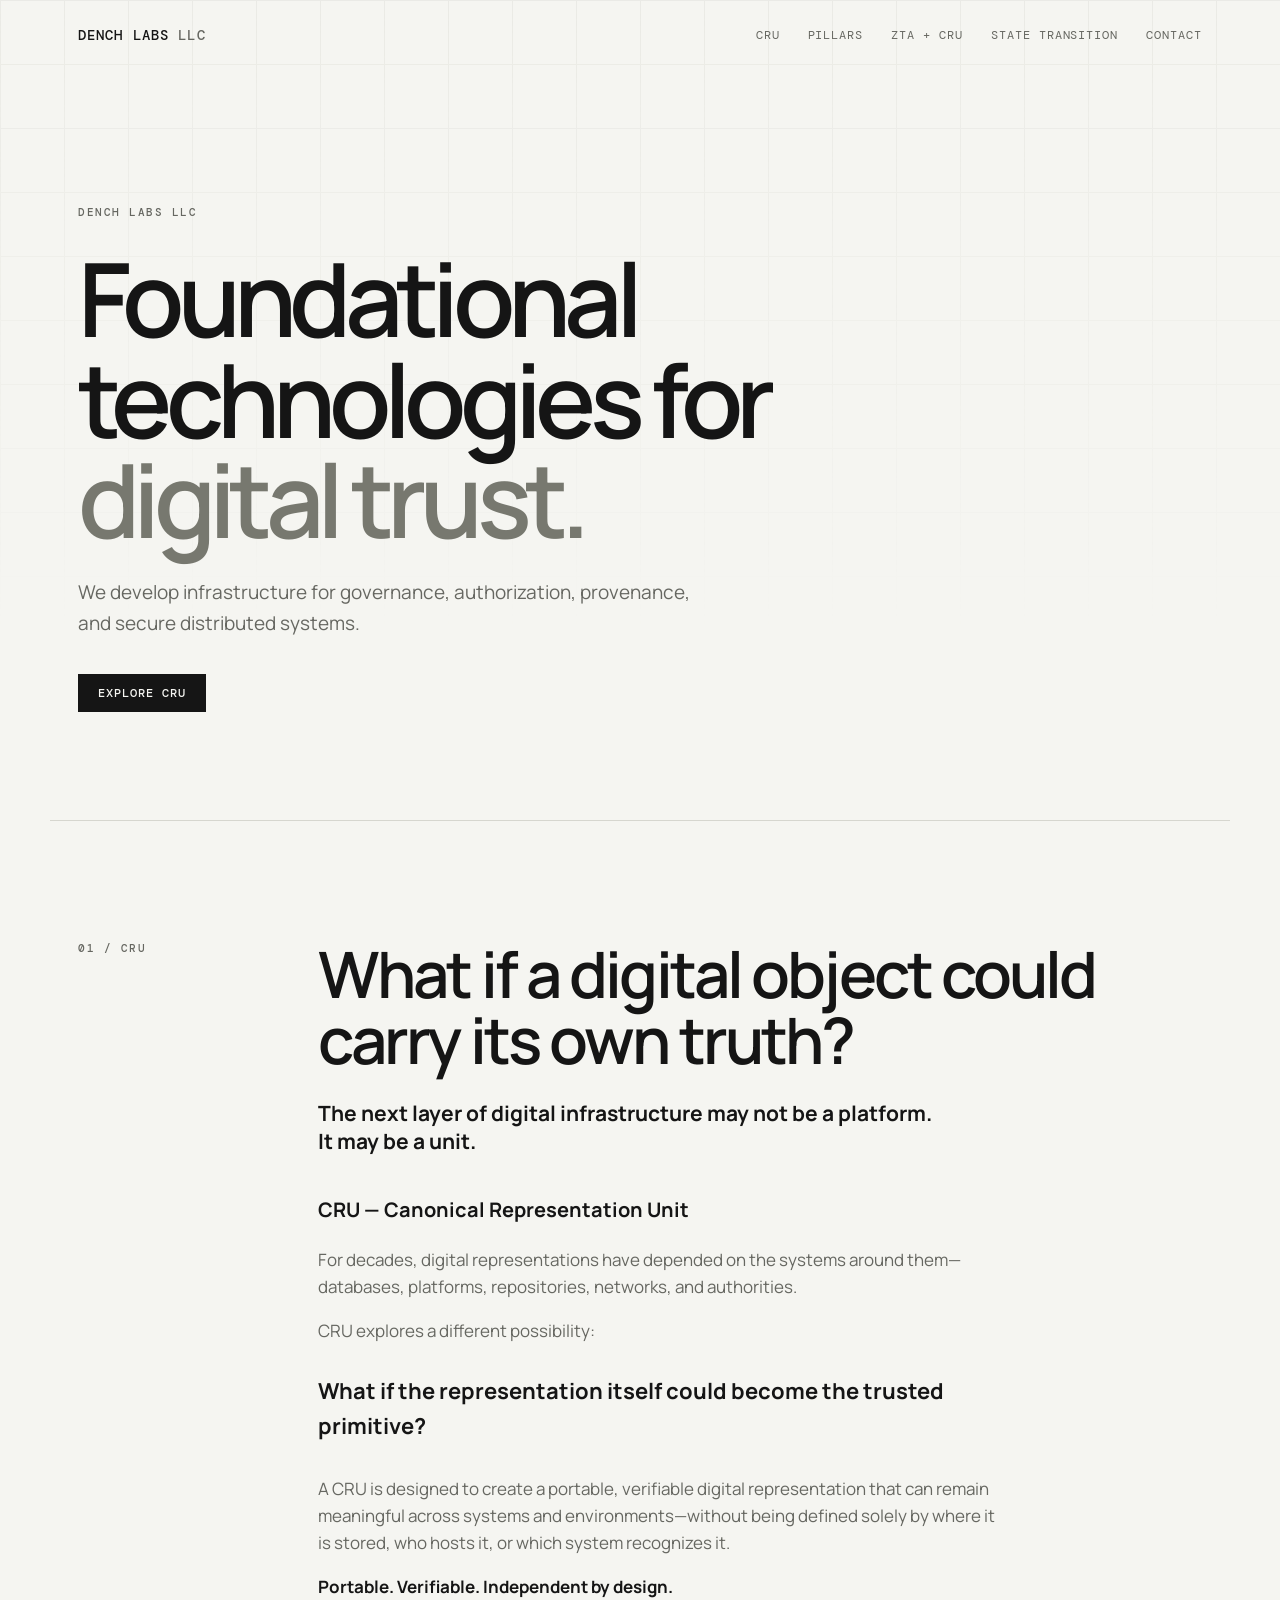
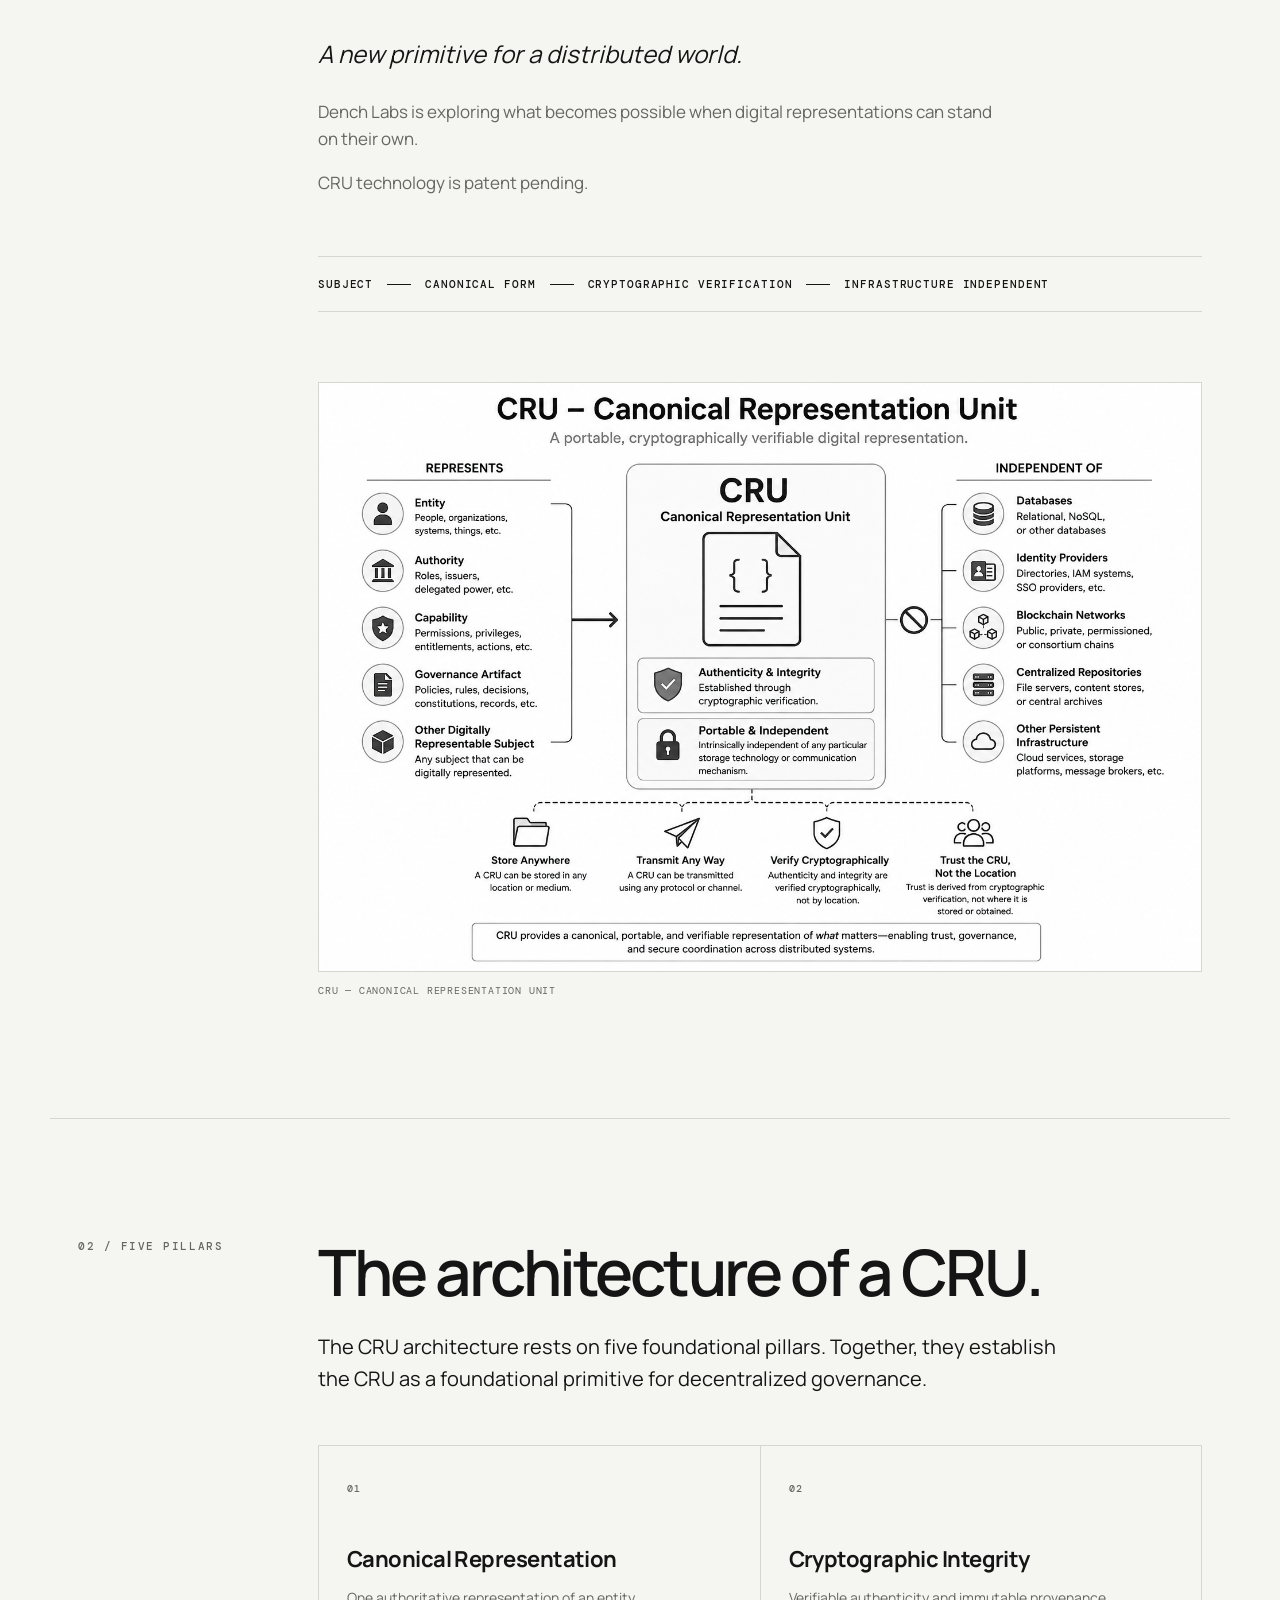
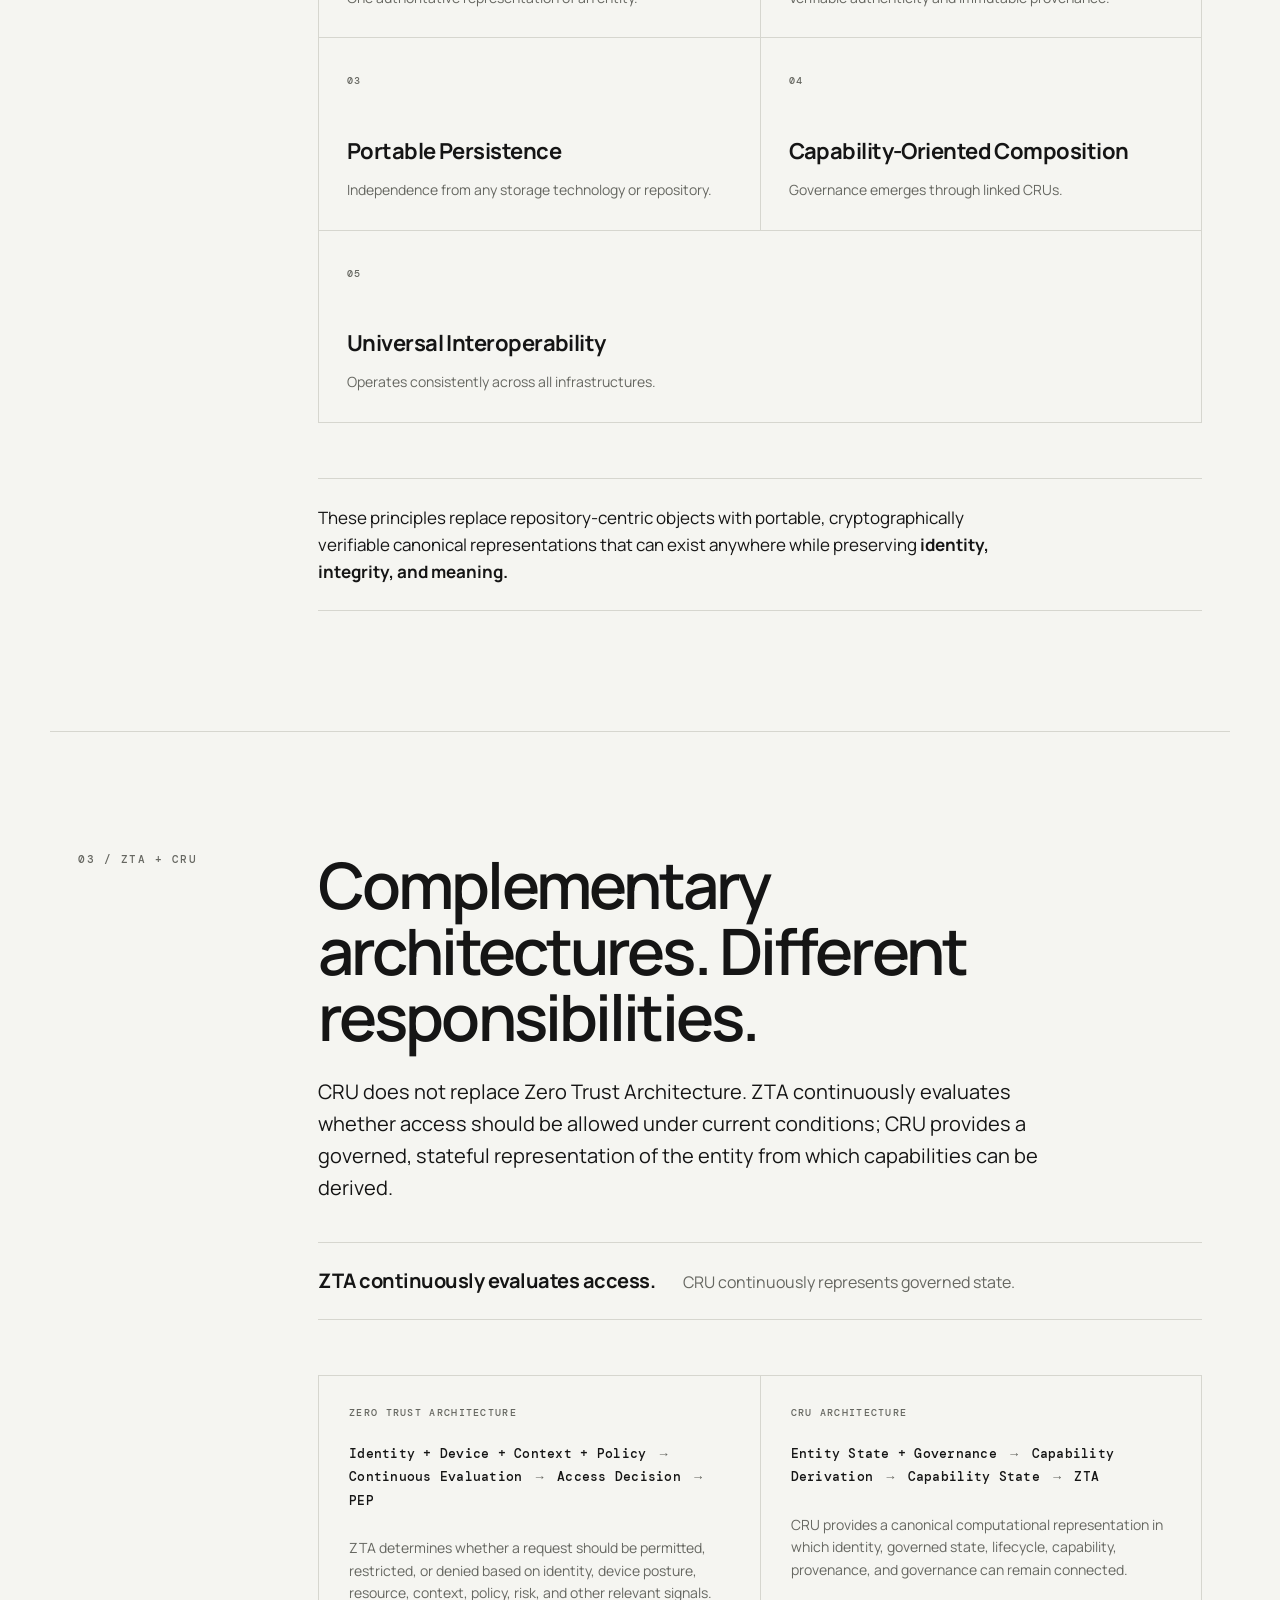
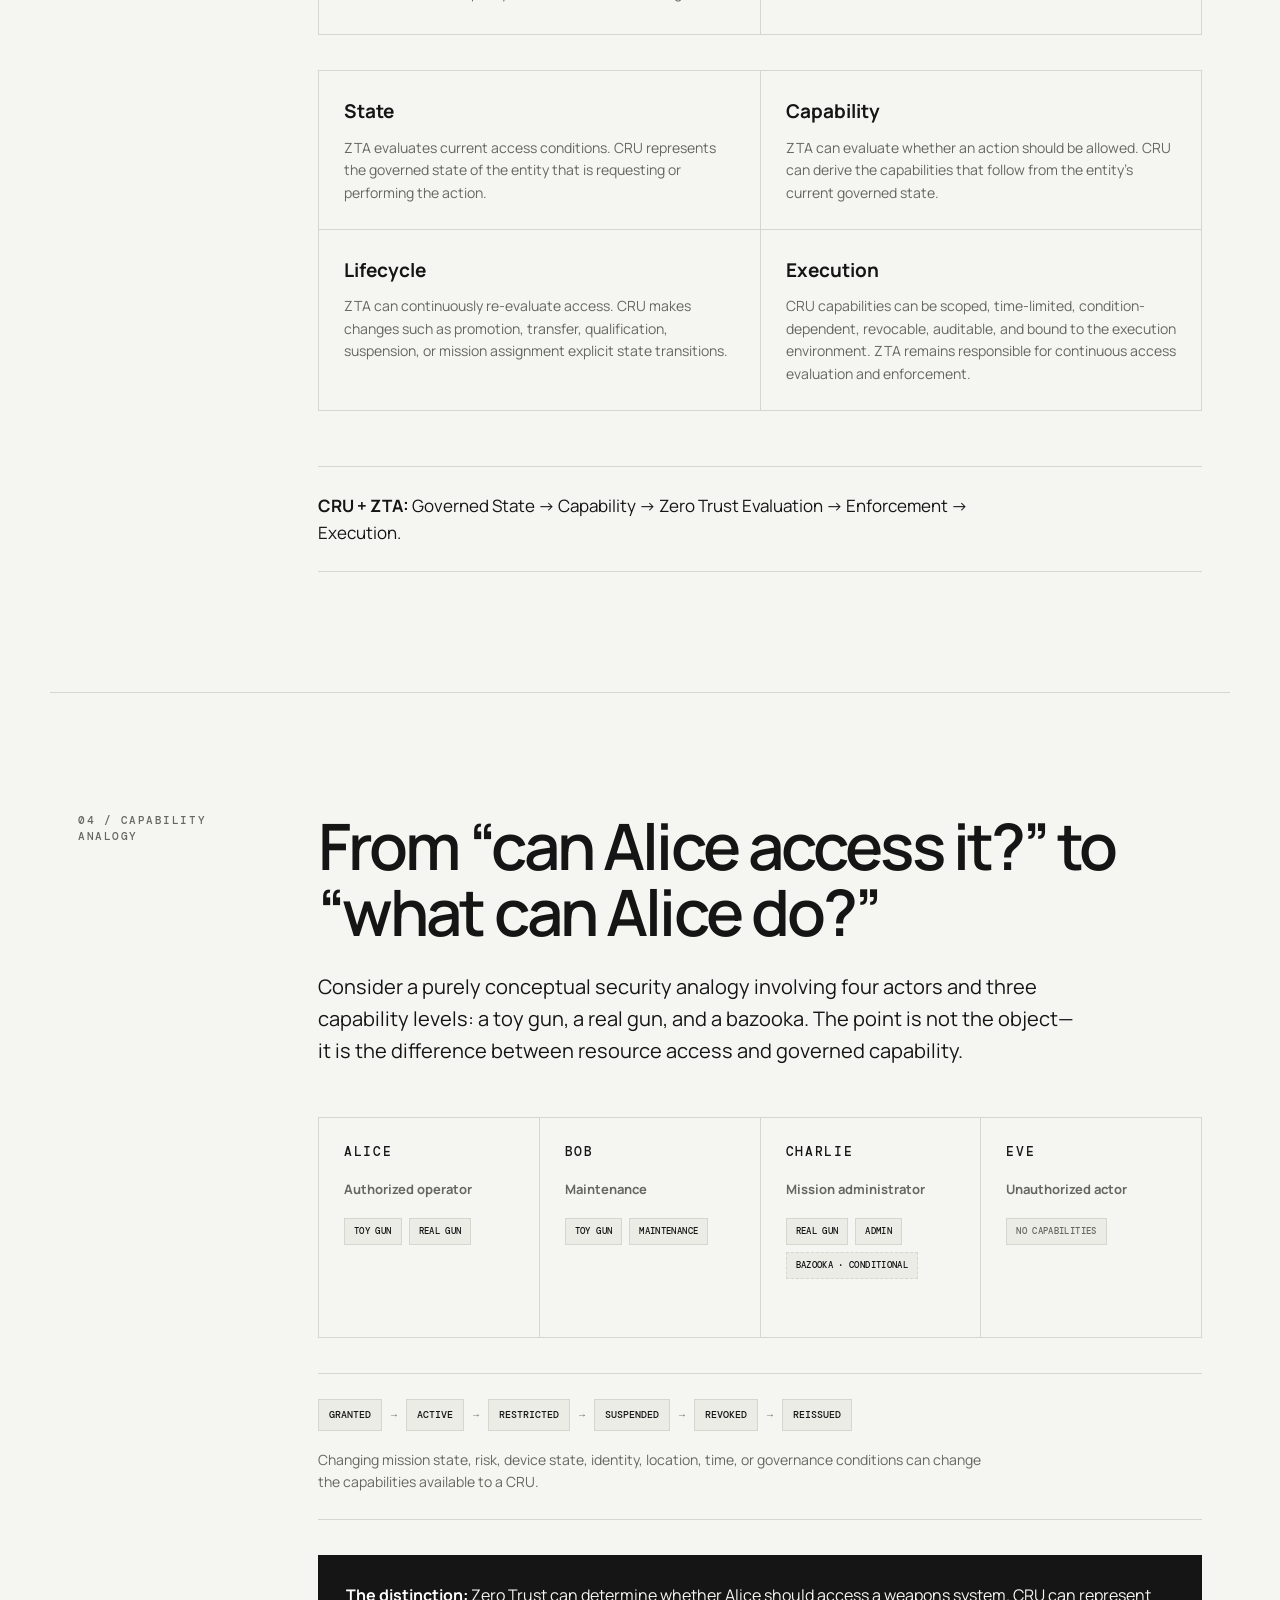
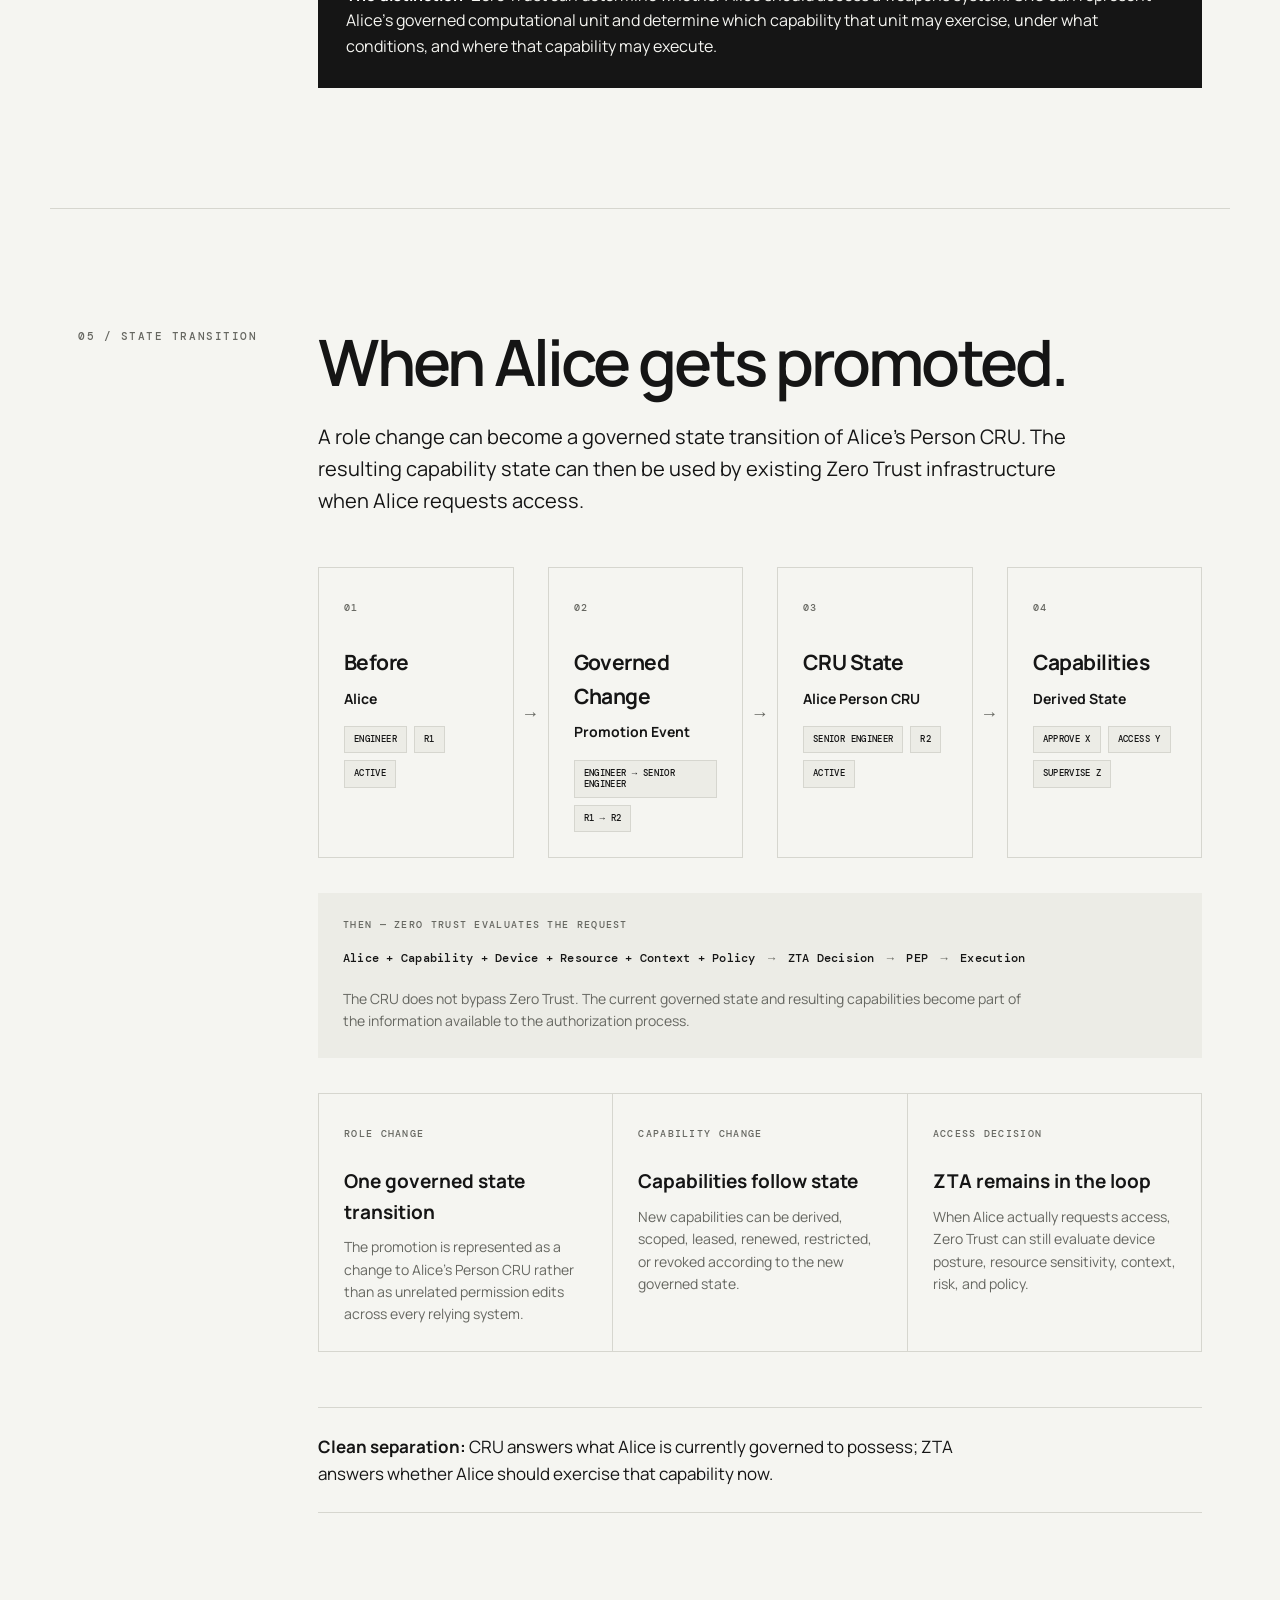
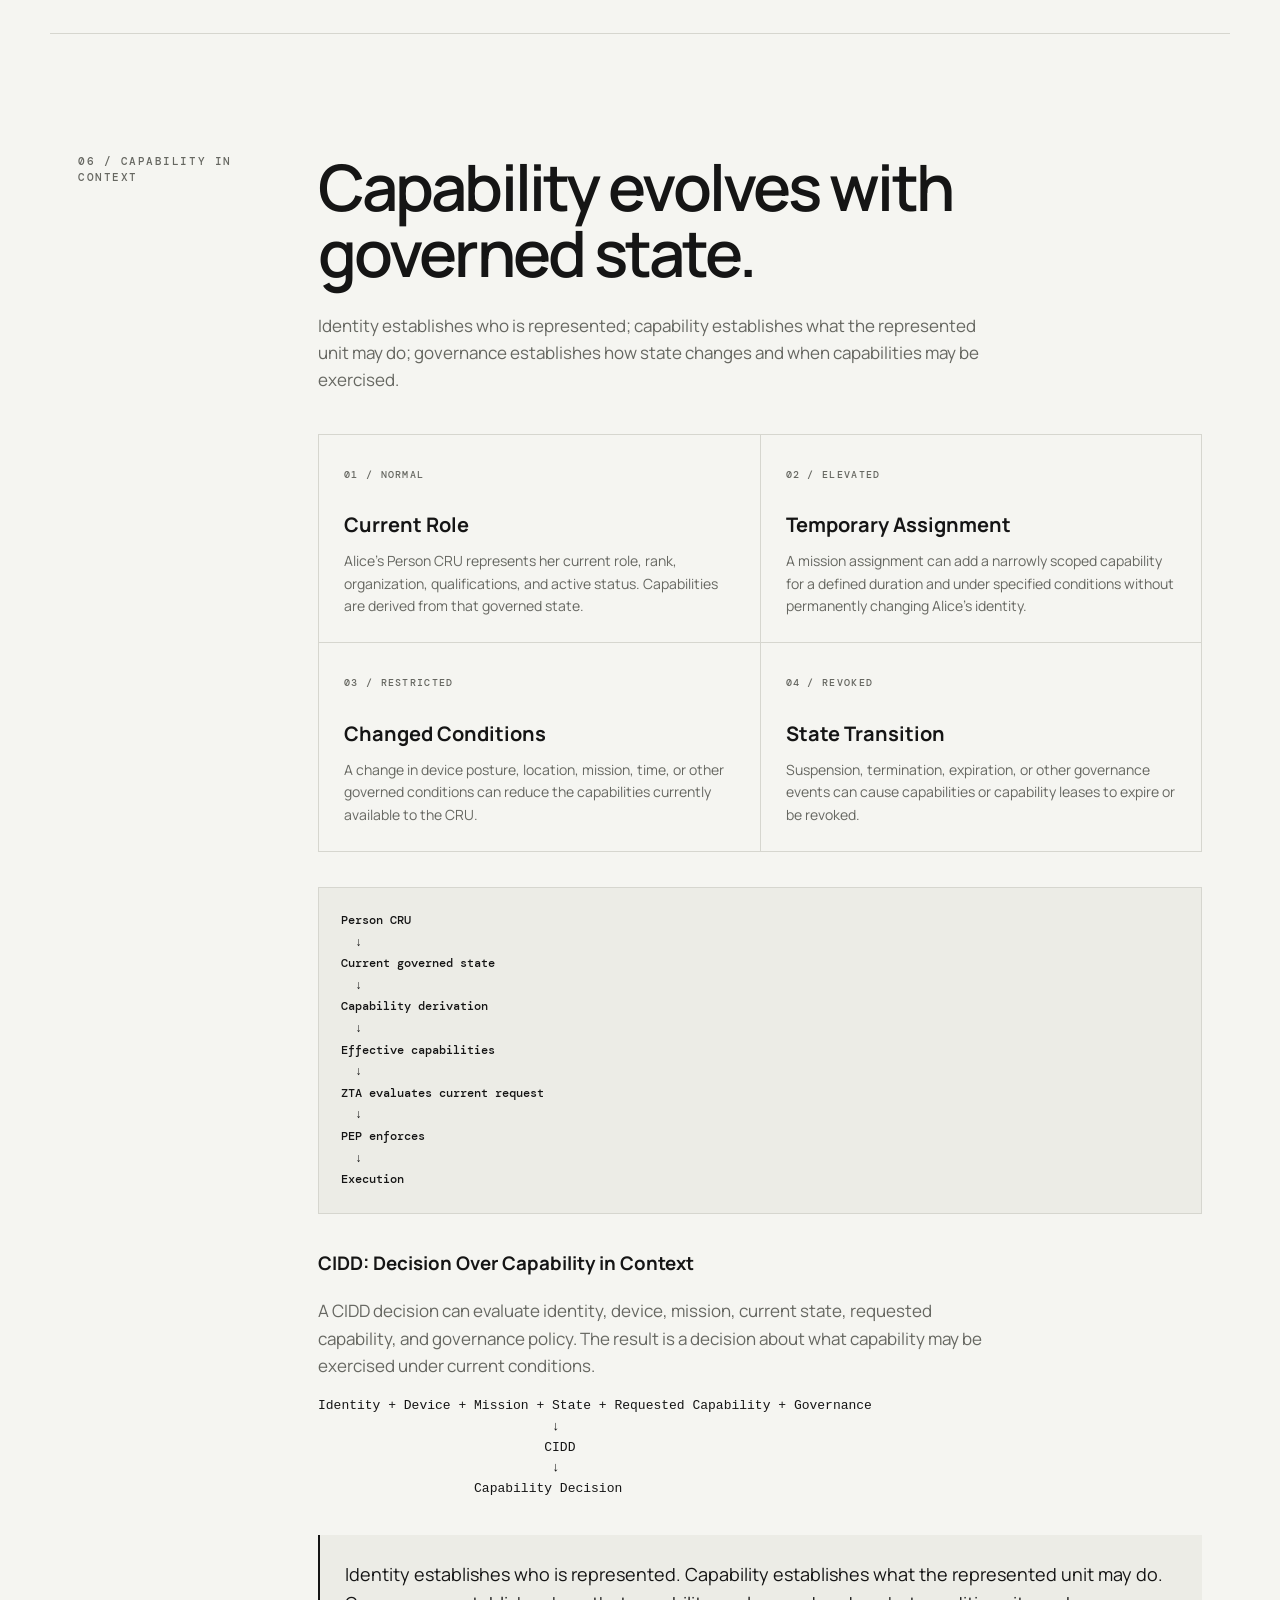
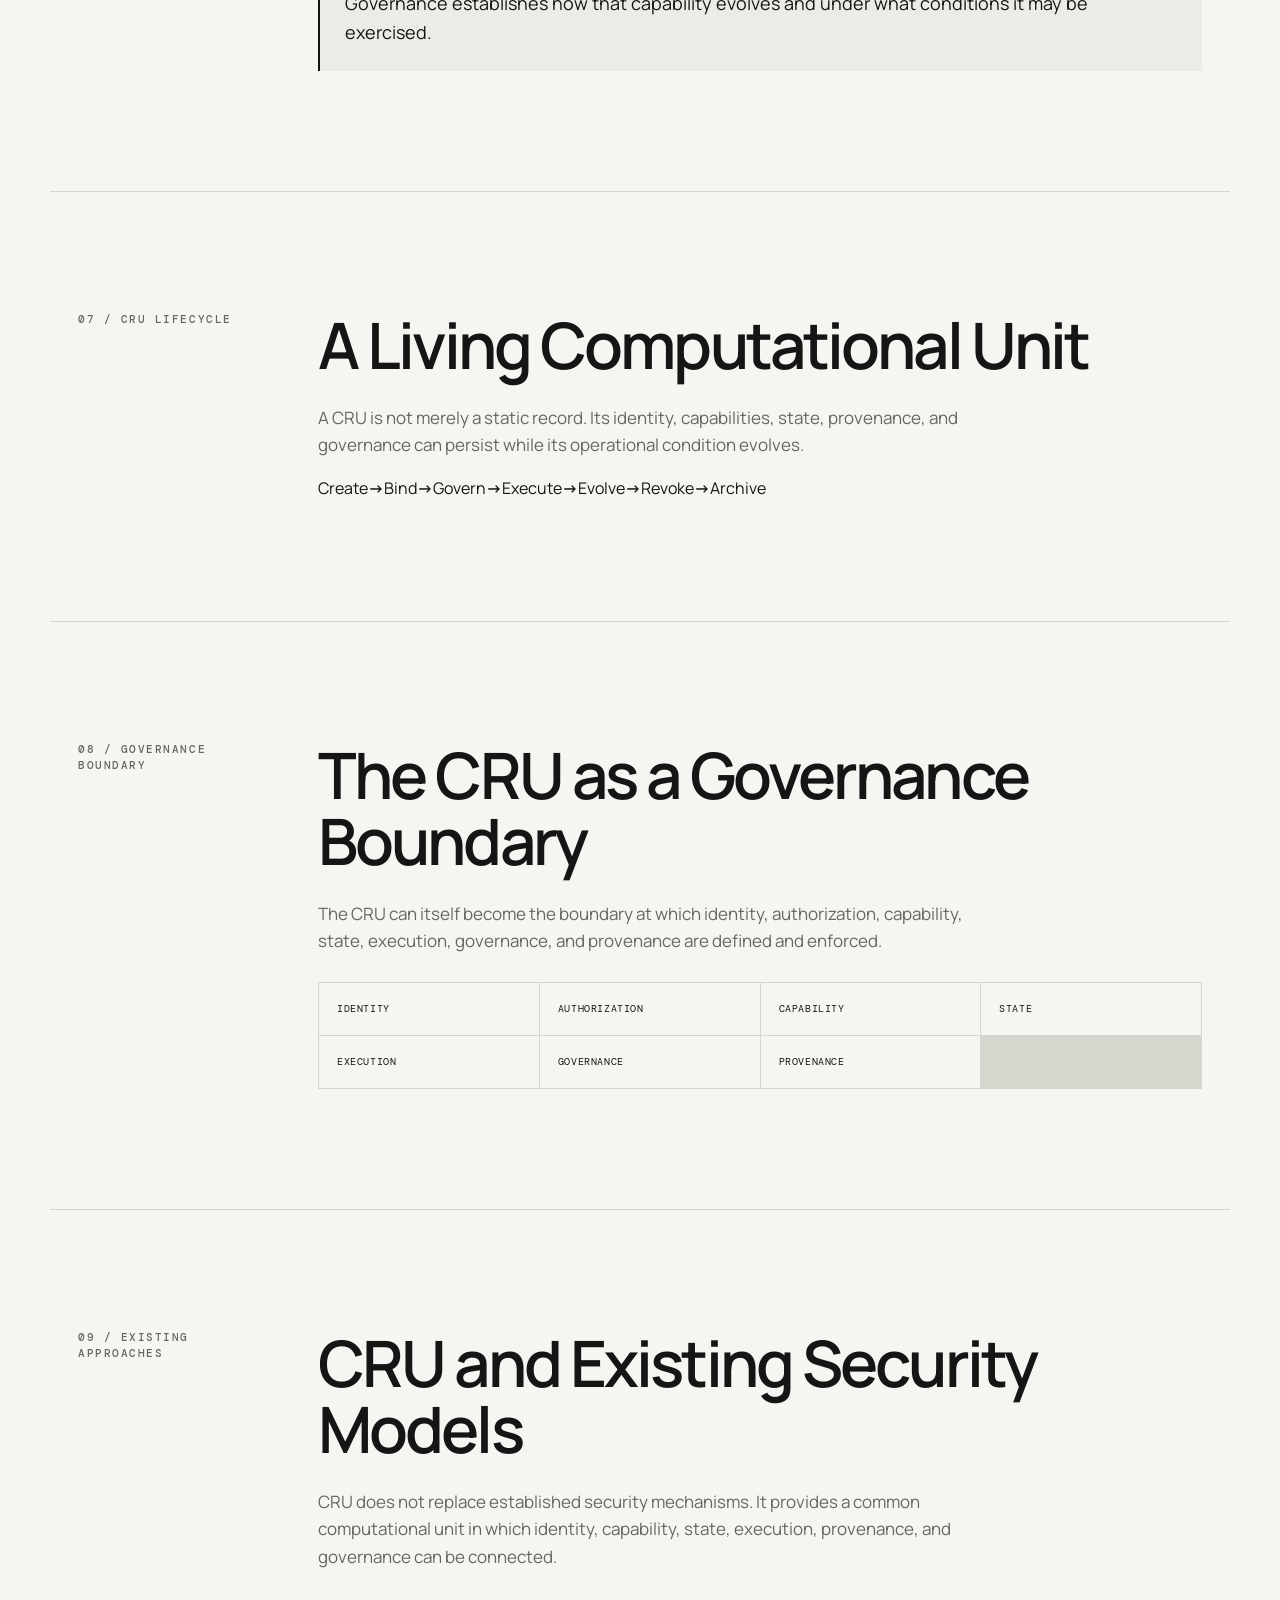
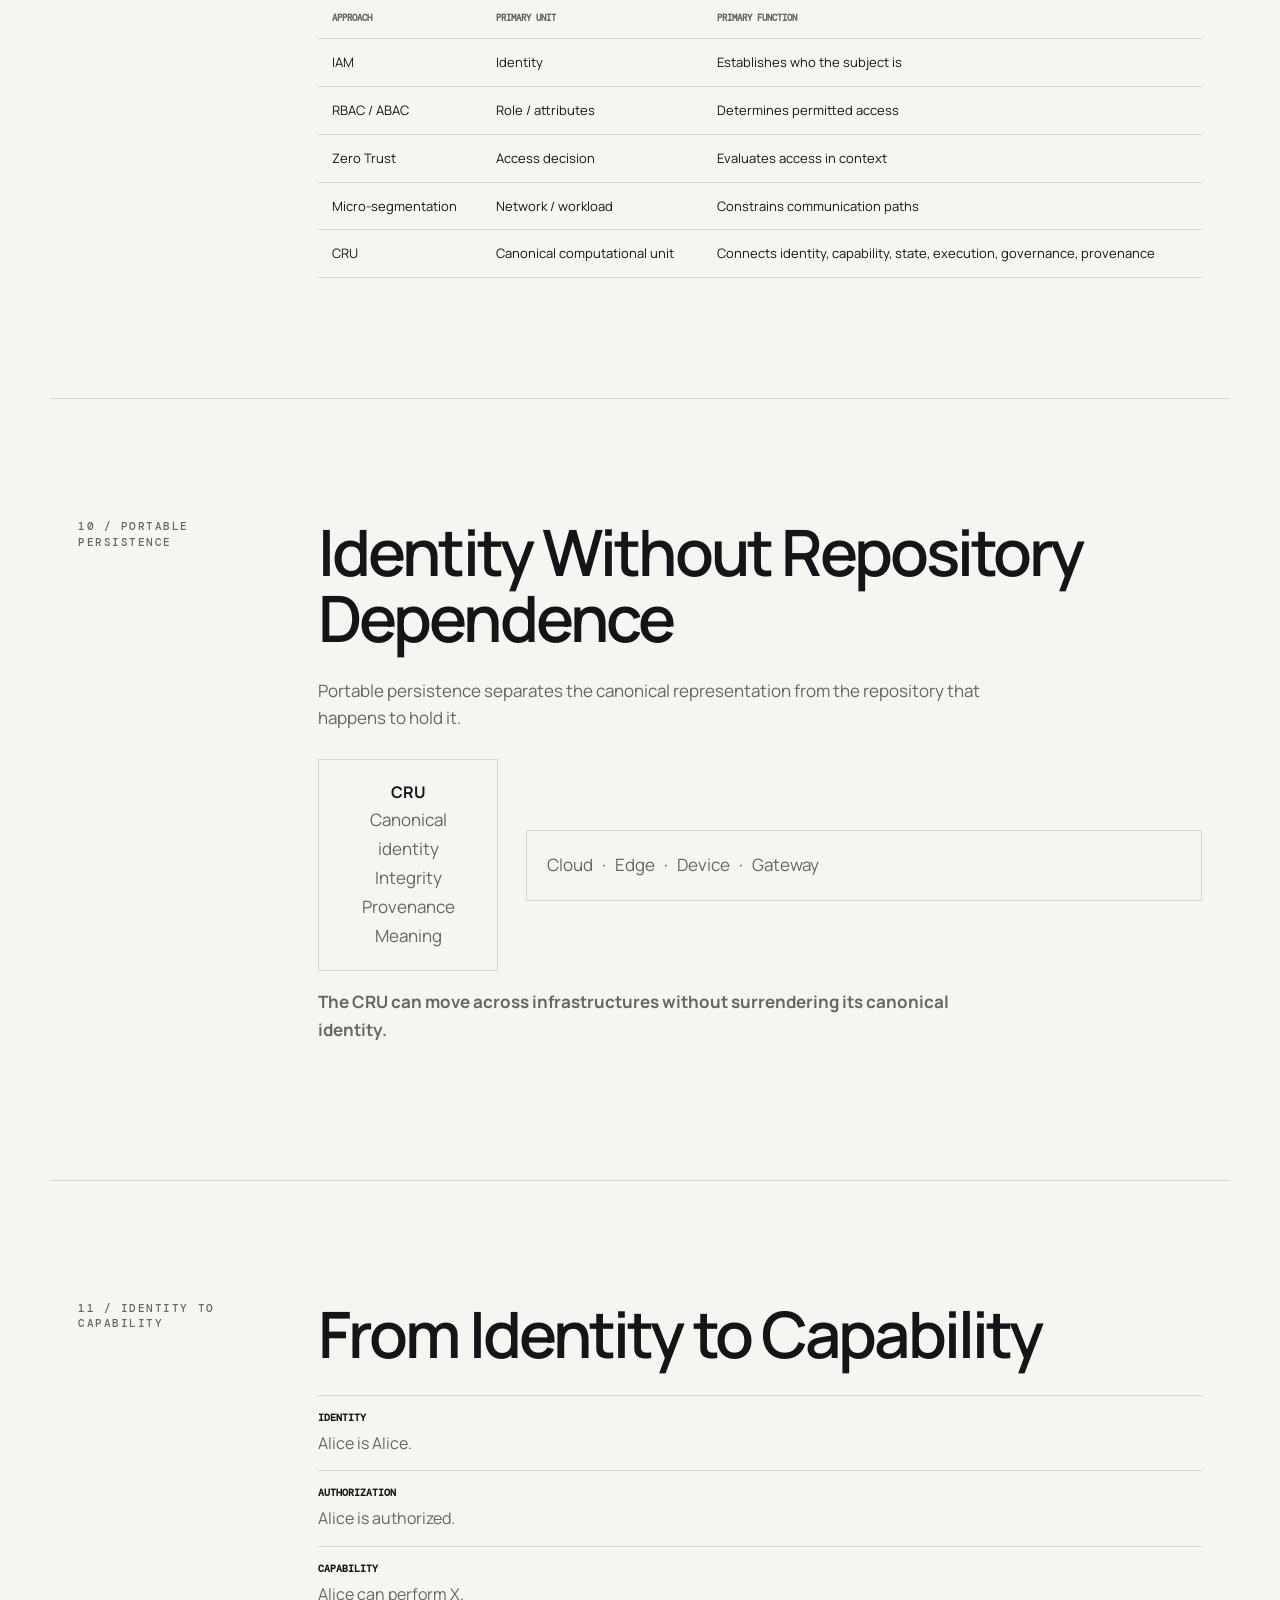
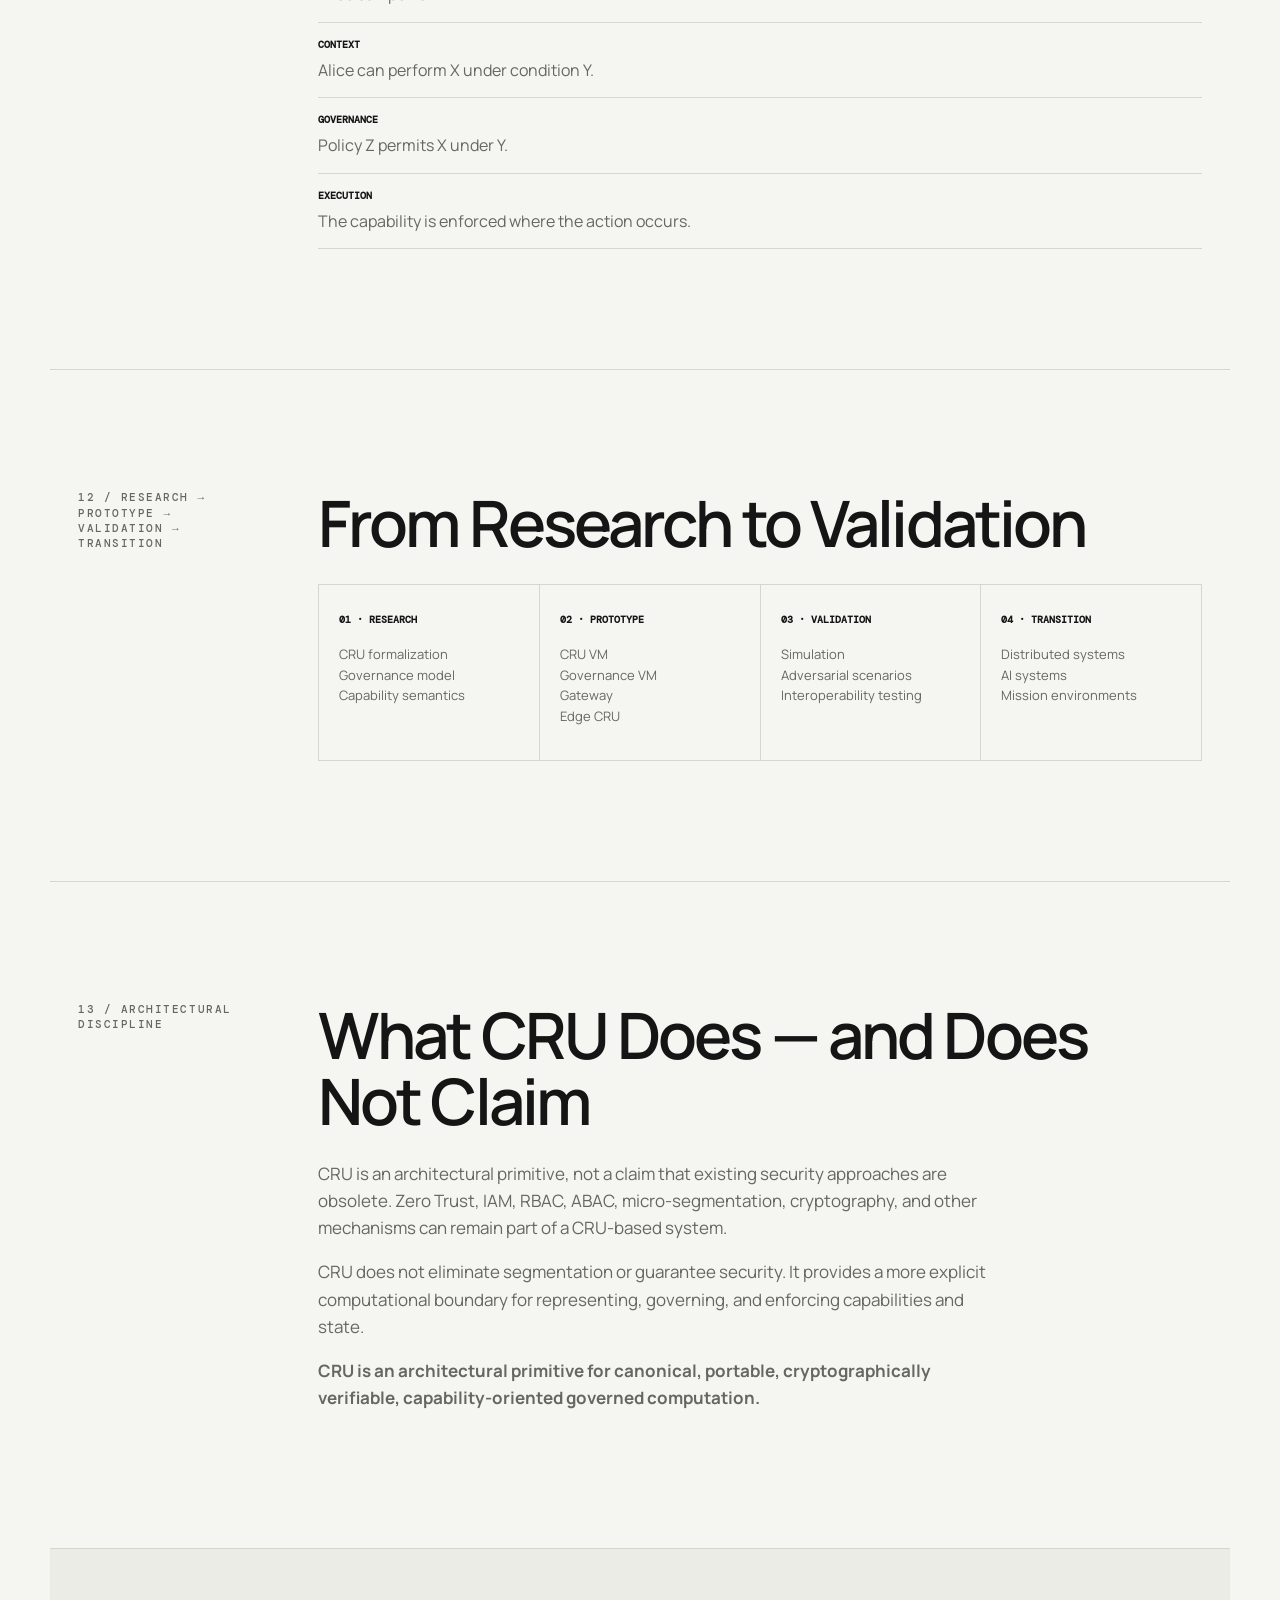
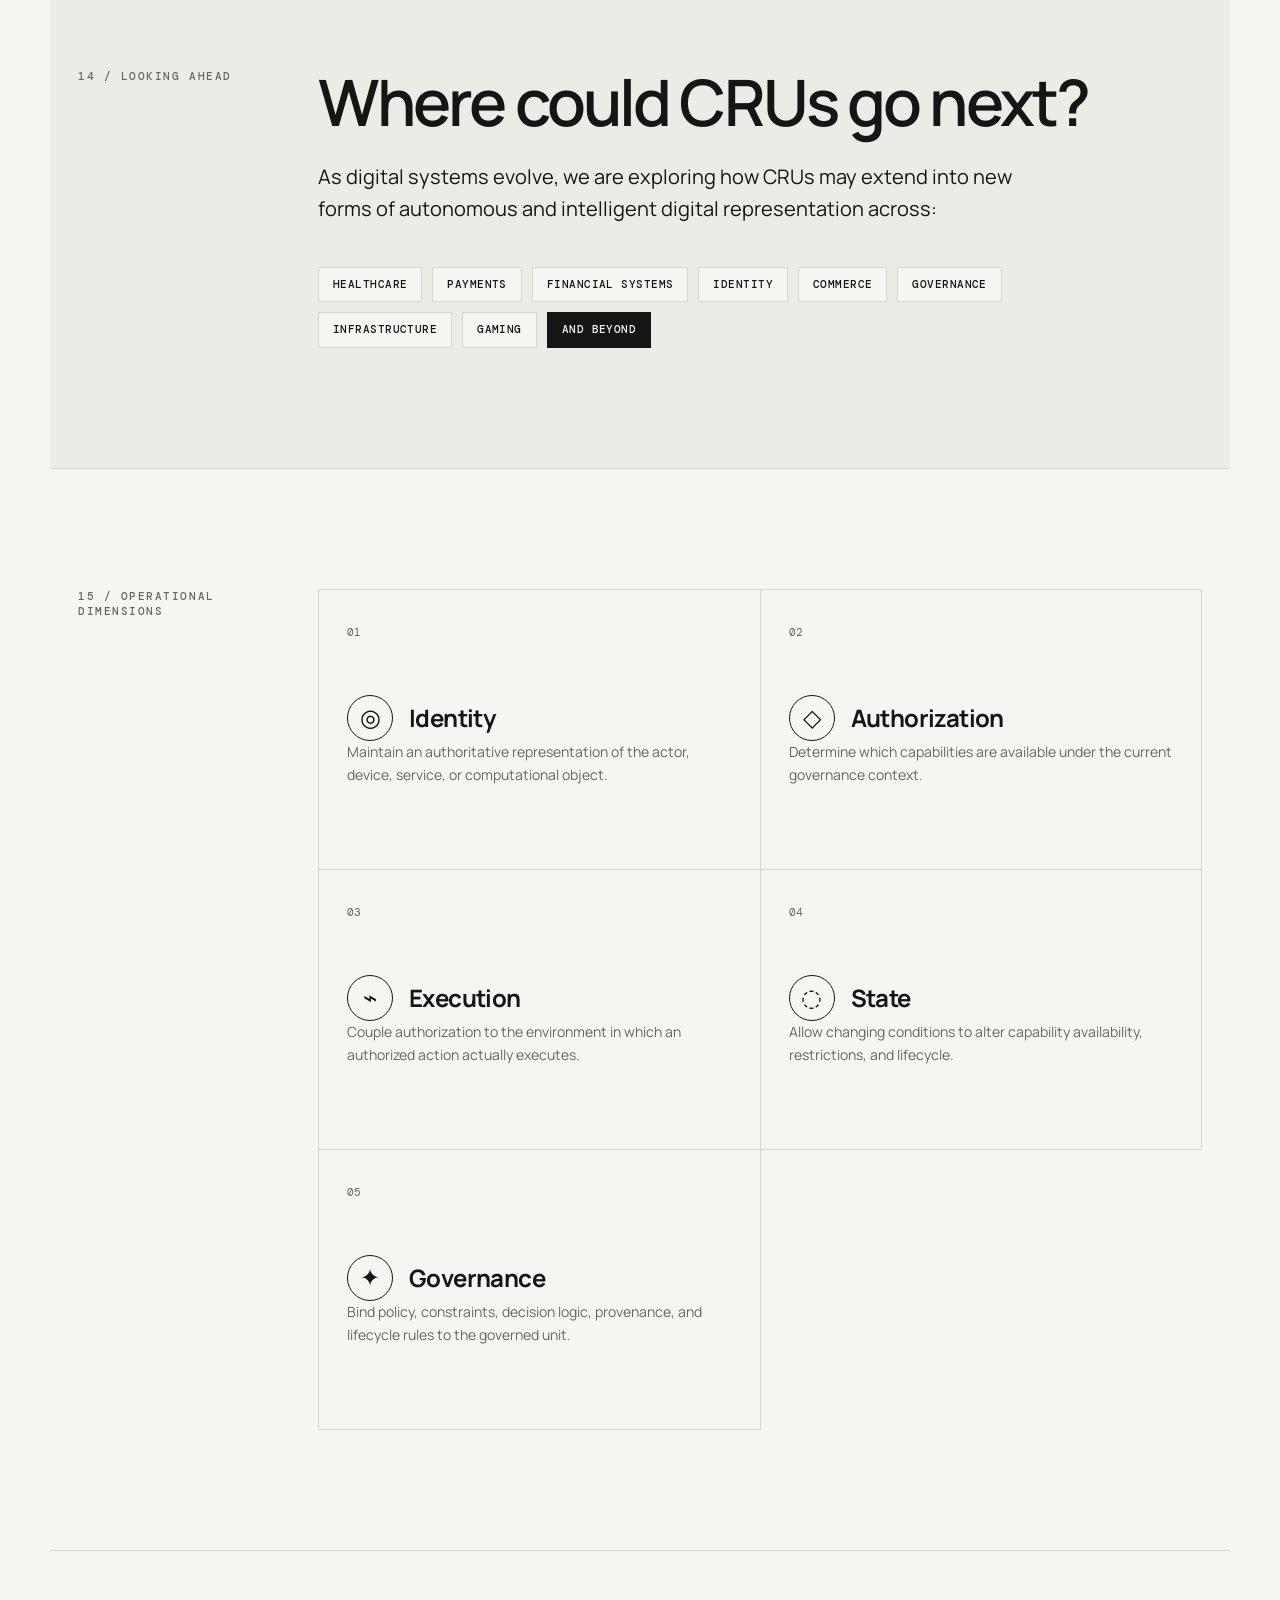
==== commit 85eb770e: "website update , state transition section fix" ====
--- a/index.html
+++ b/index.html
@@ -14,6 +14,7 @@
       <a href="#cru">CRU</a>
       <a href="#pillars">Pillars</a>
       <a href="#zero-trust">ZTA + CRU</a>
+      <a href="#alice-promotion">State Transition</a>
       <a href="#contact">Contact</a>
     </nav>
   </header>
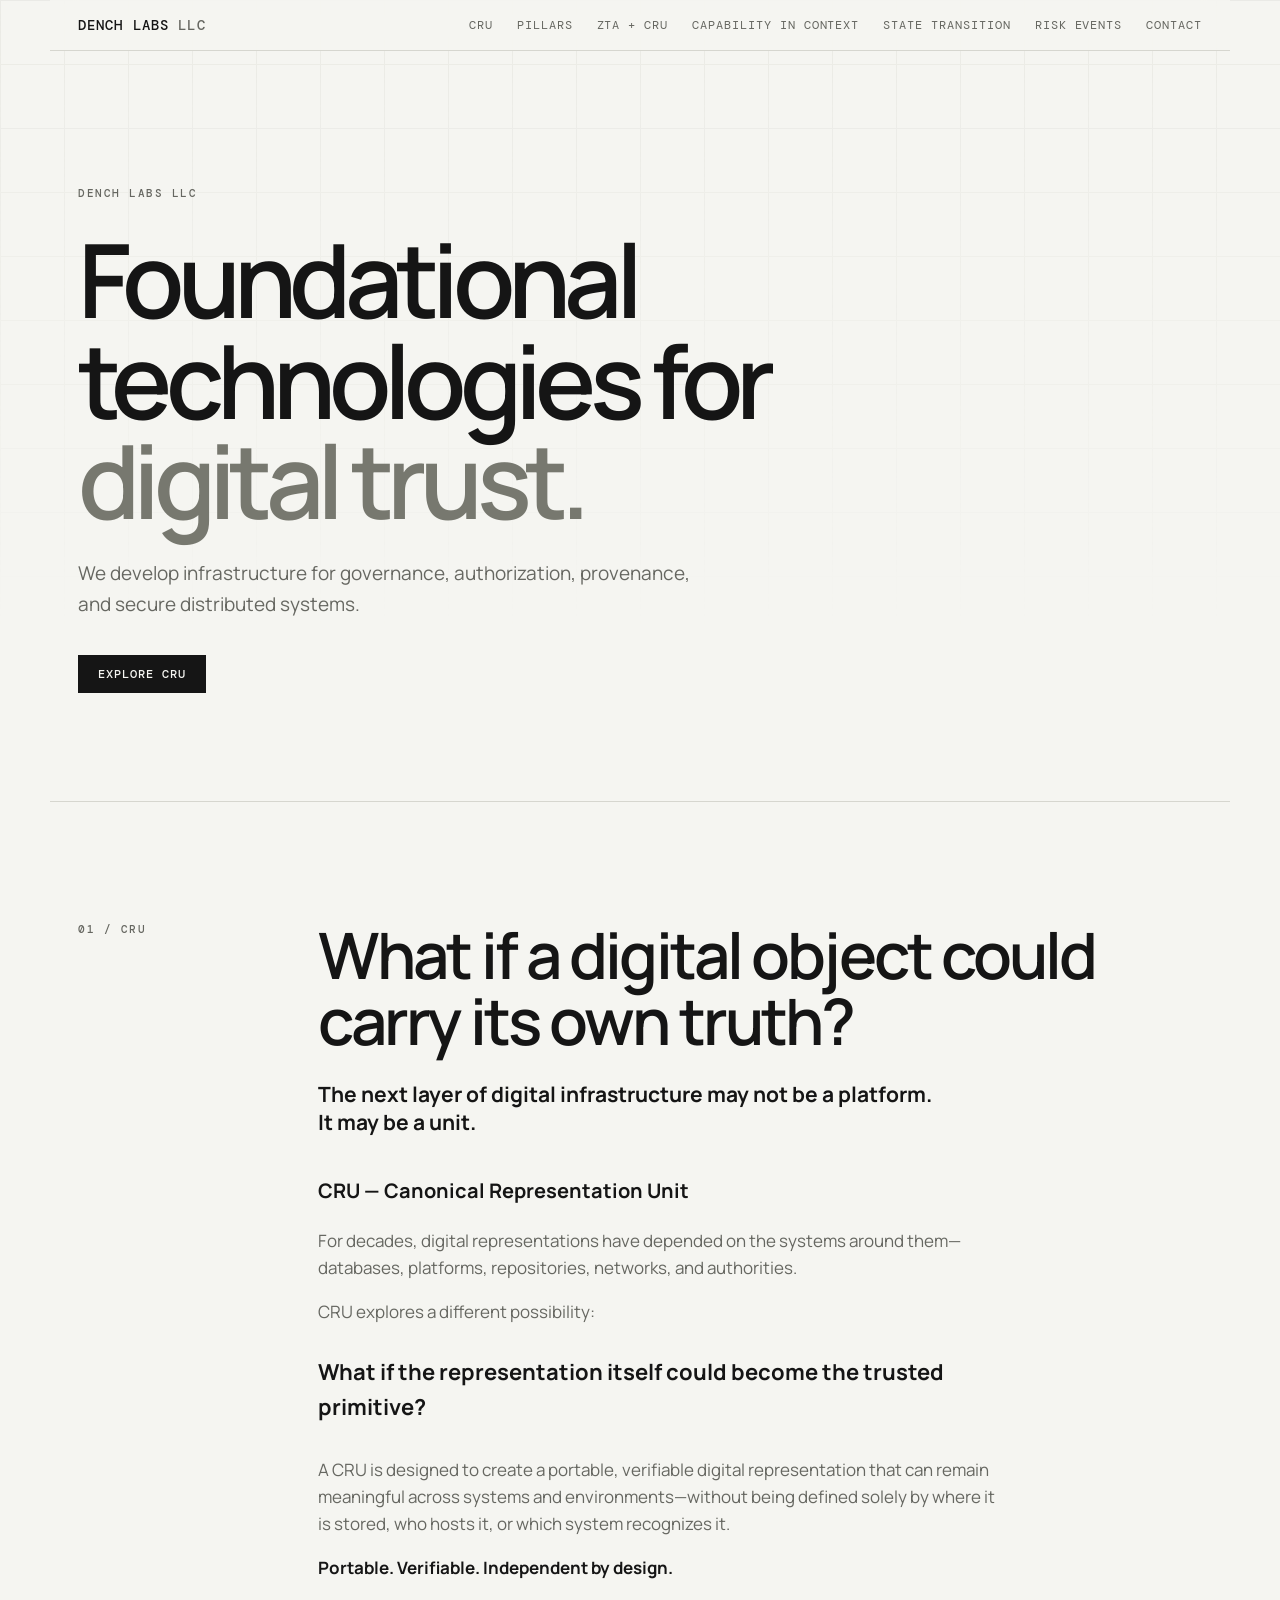
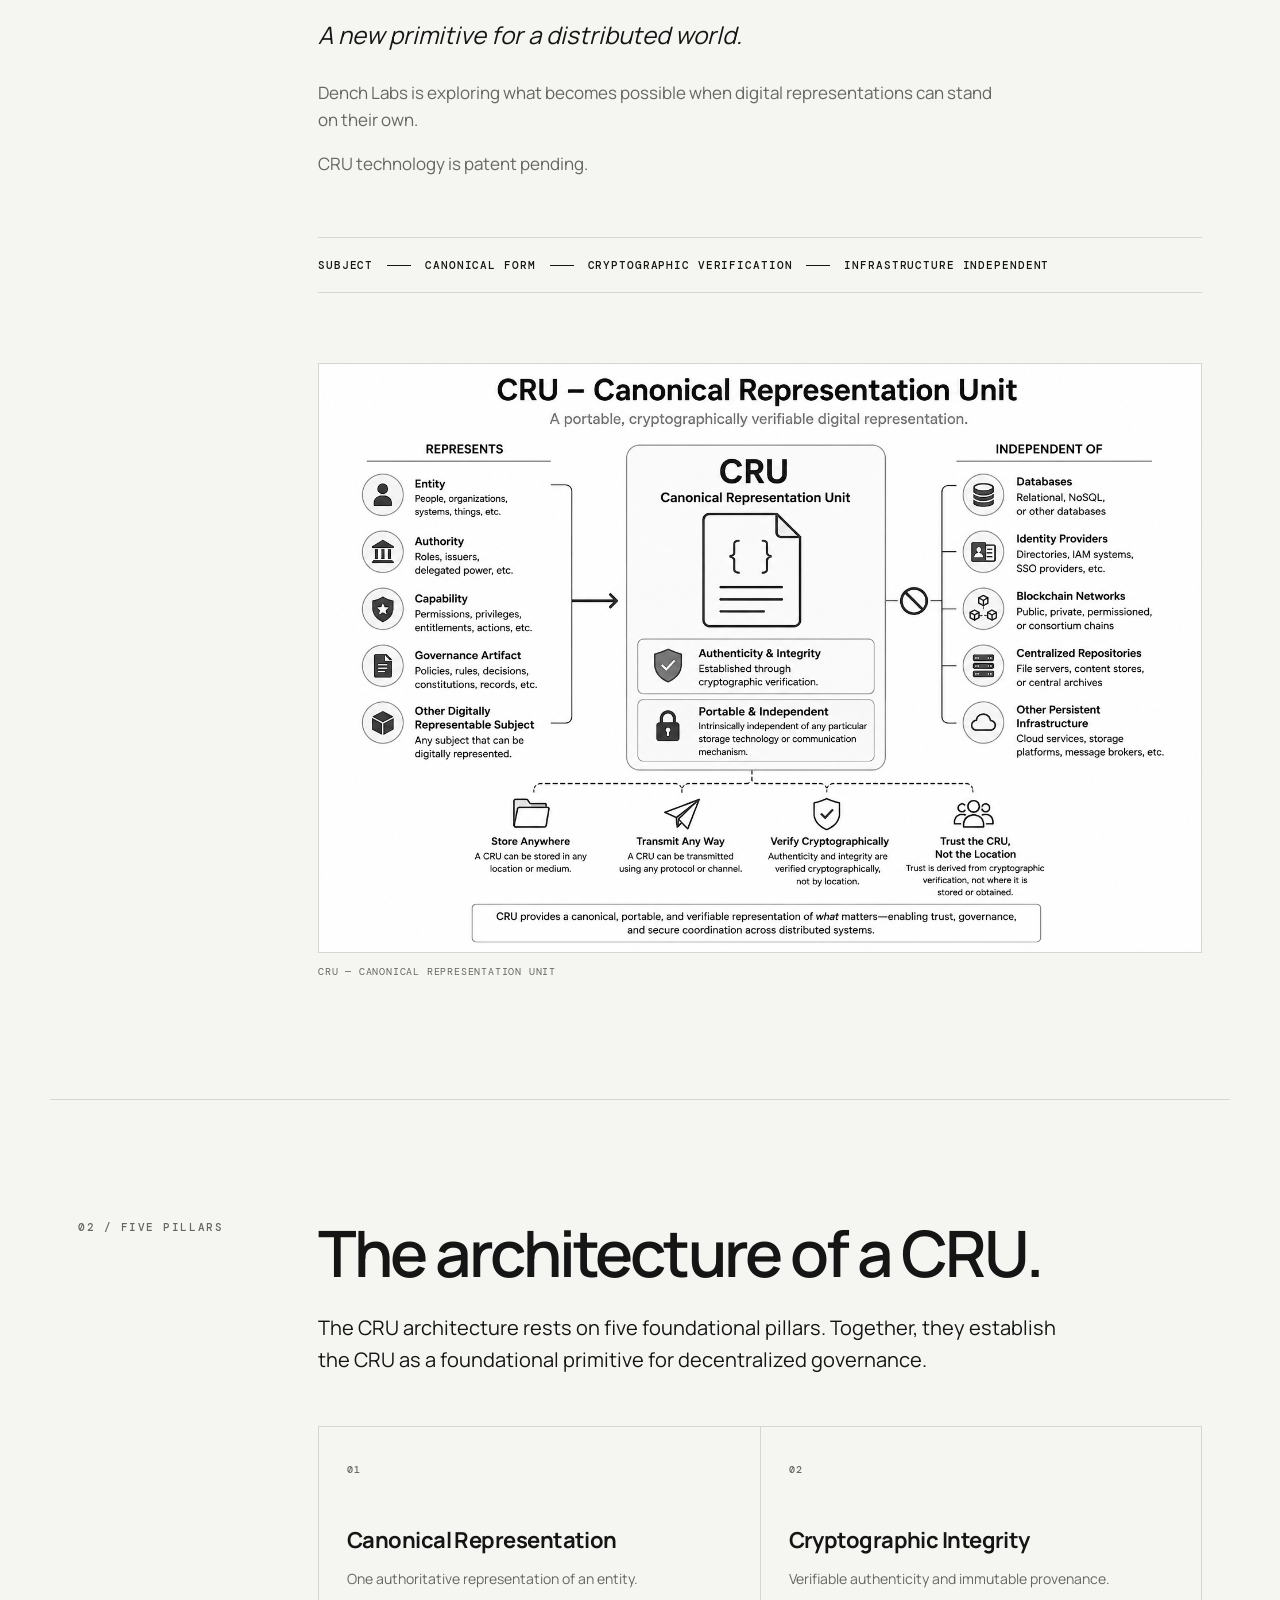
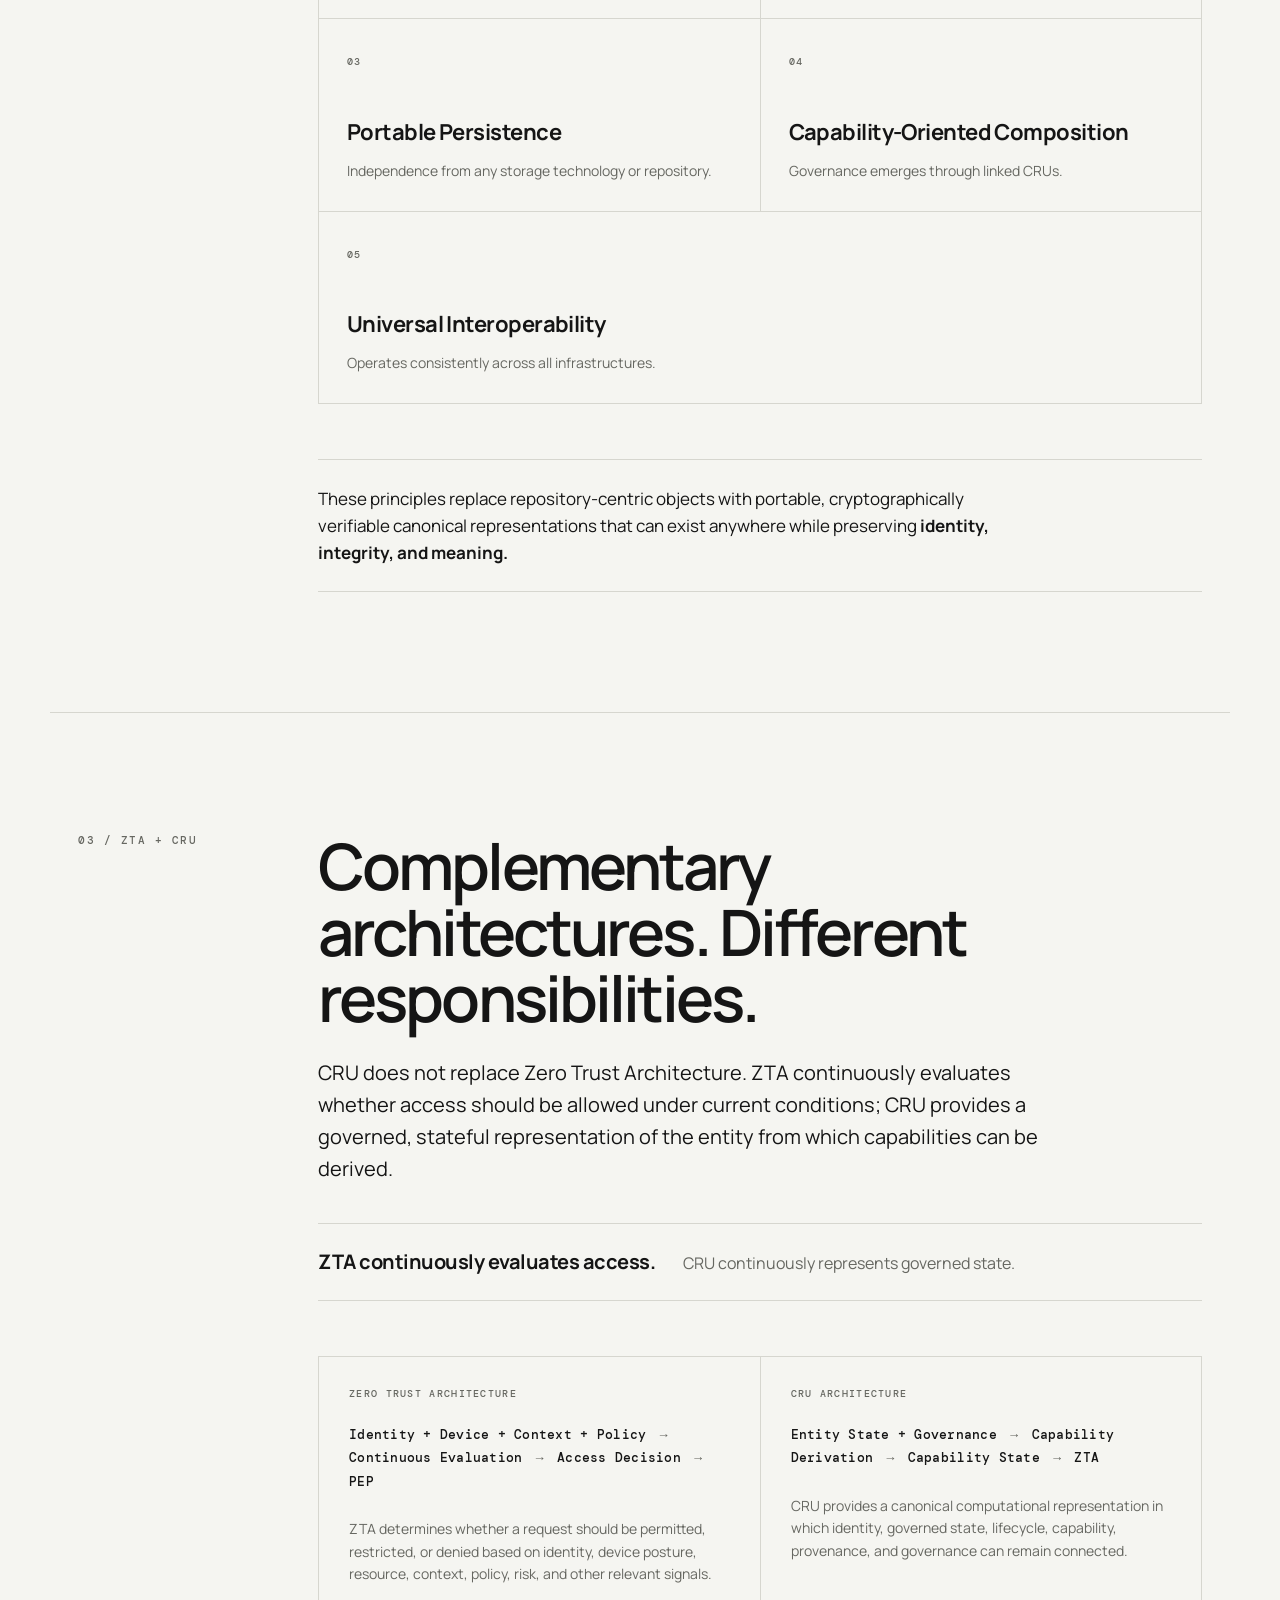
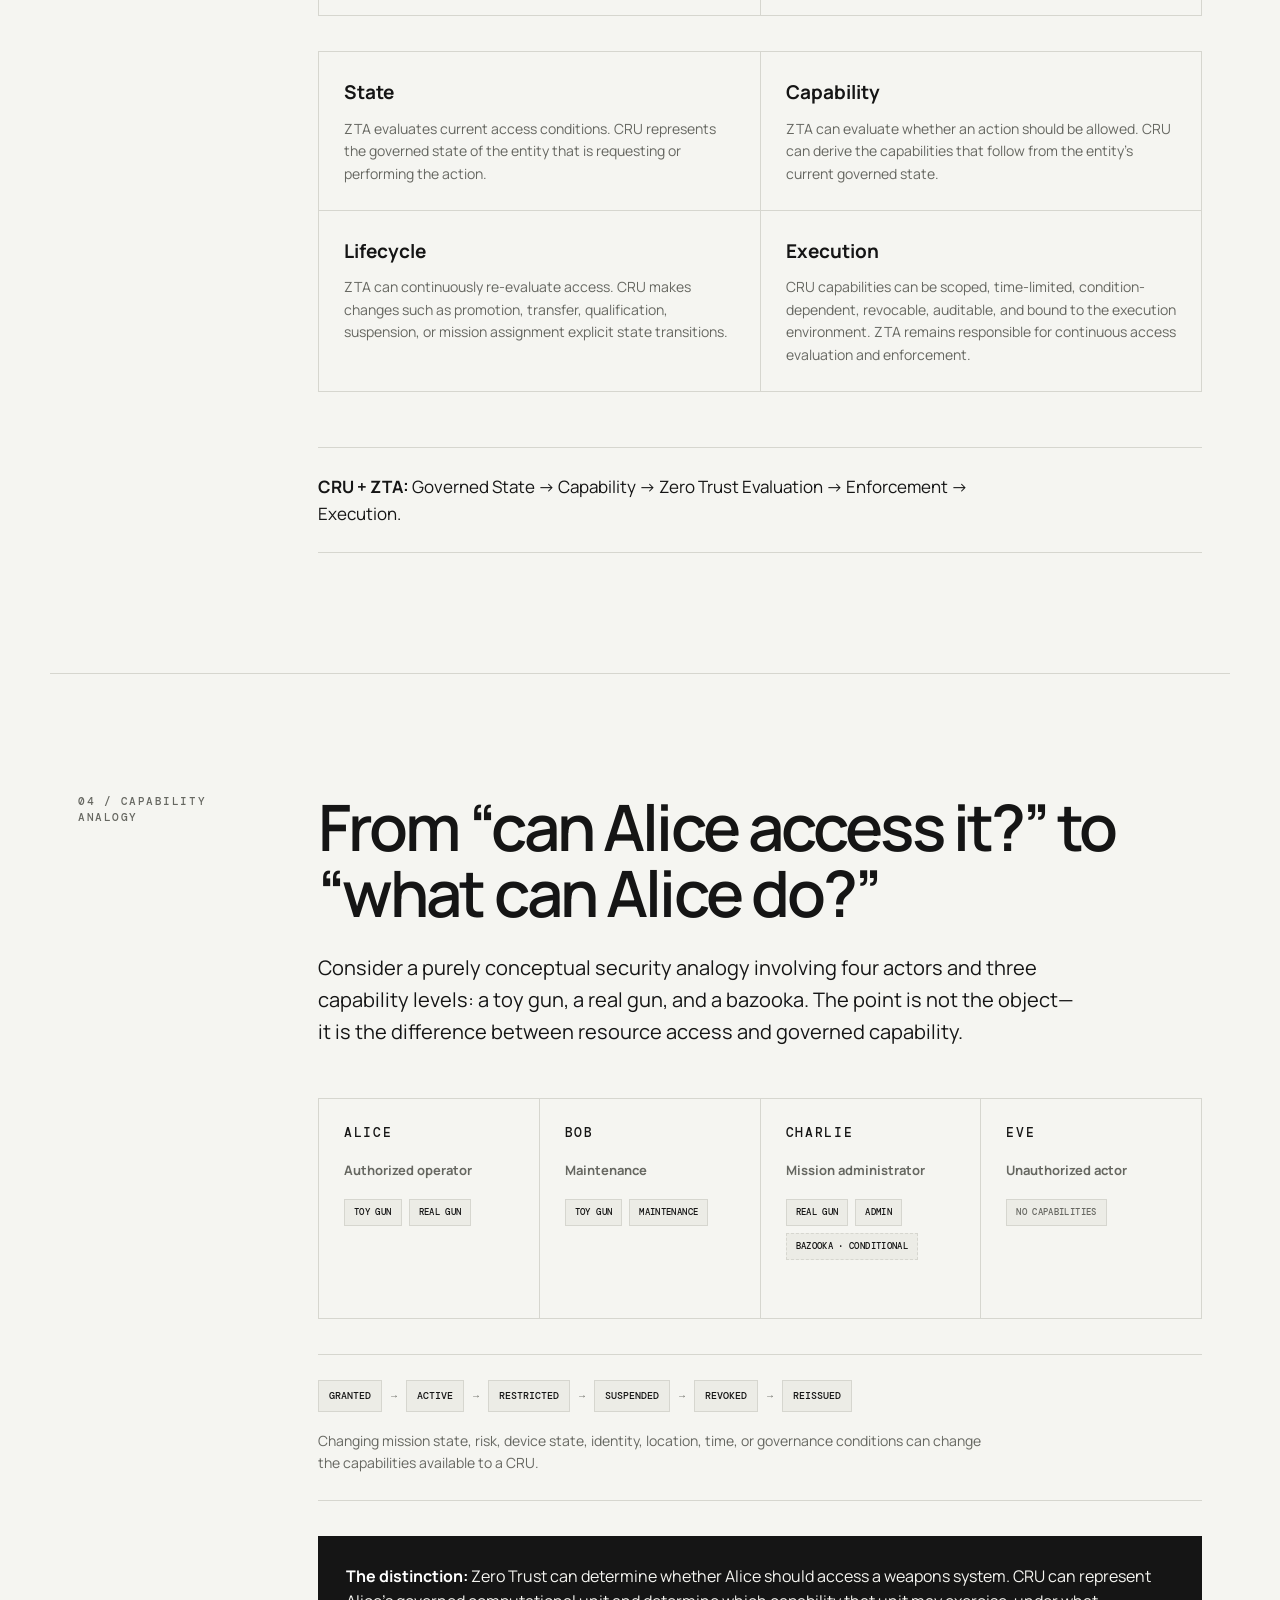
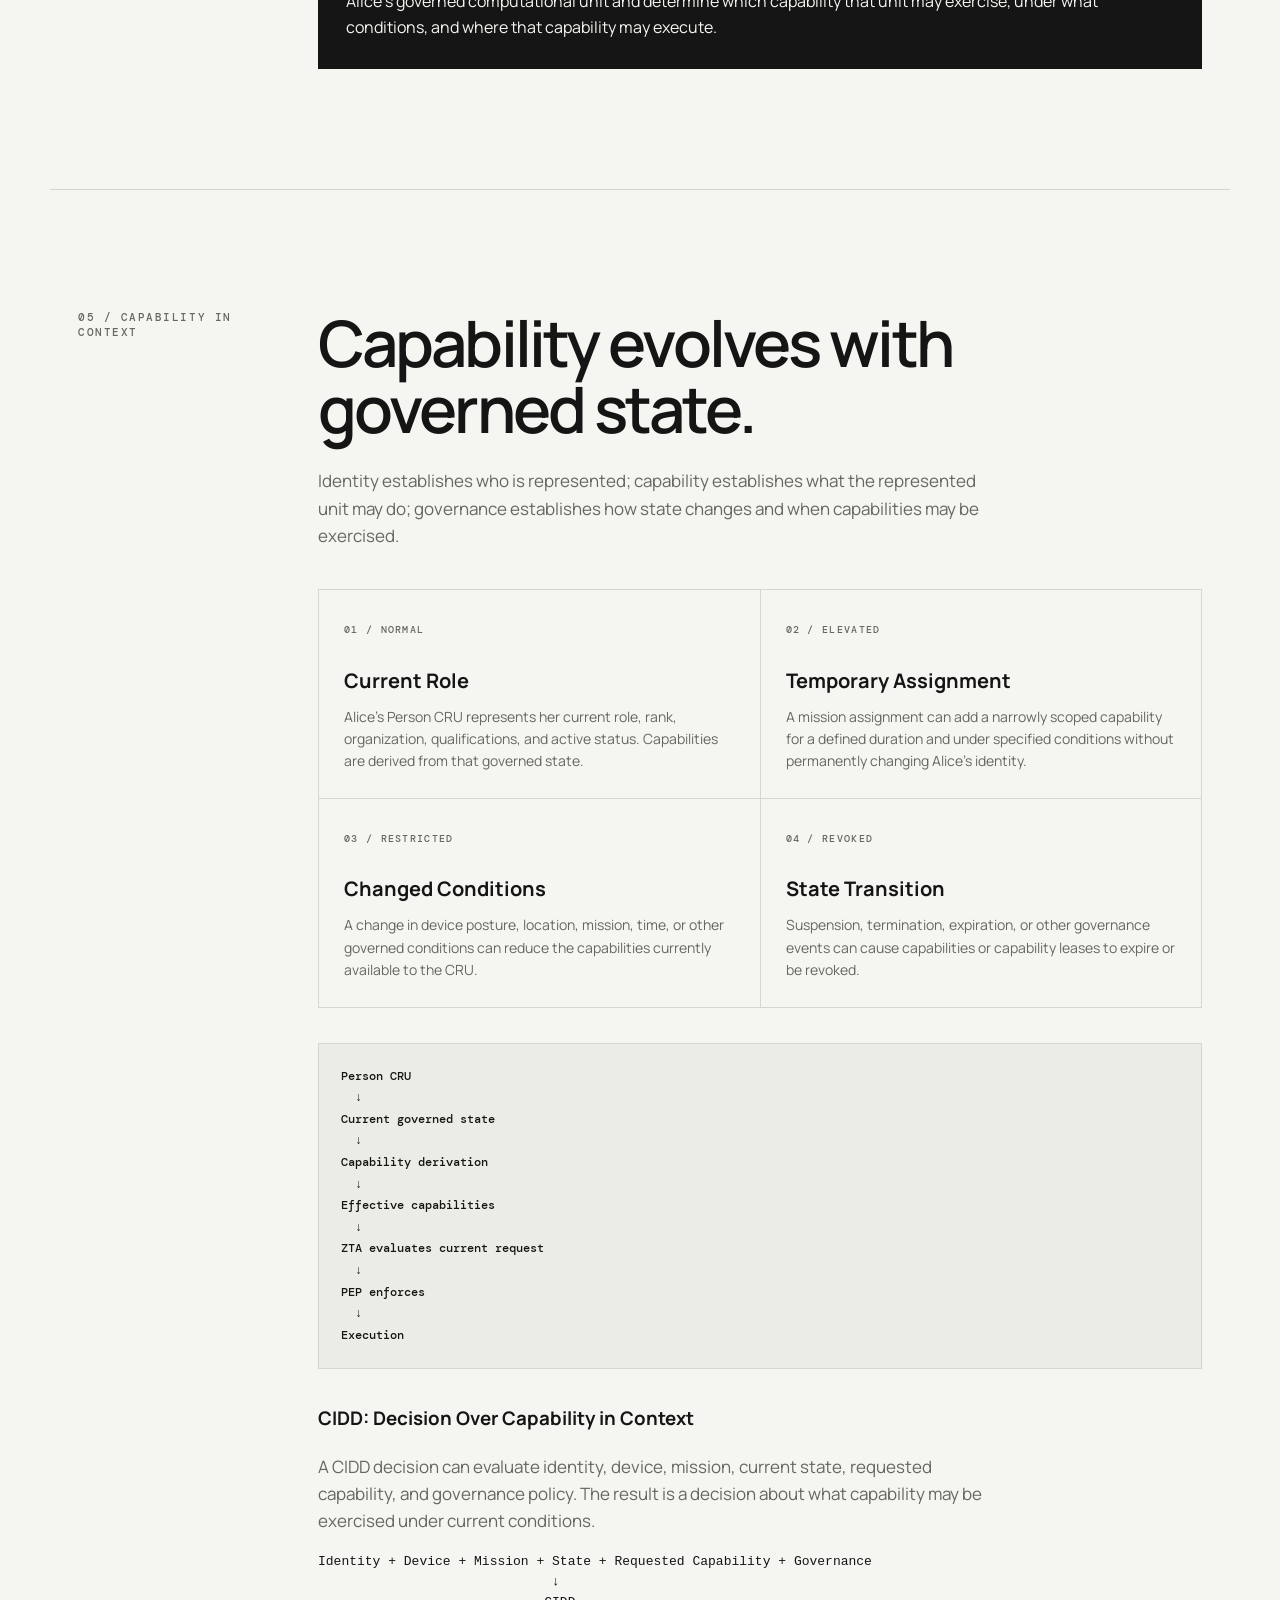
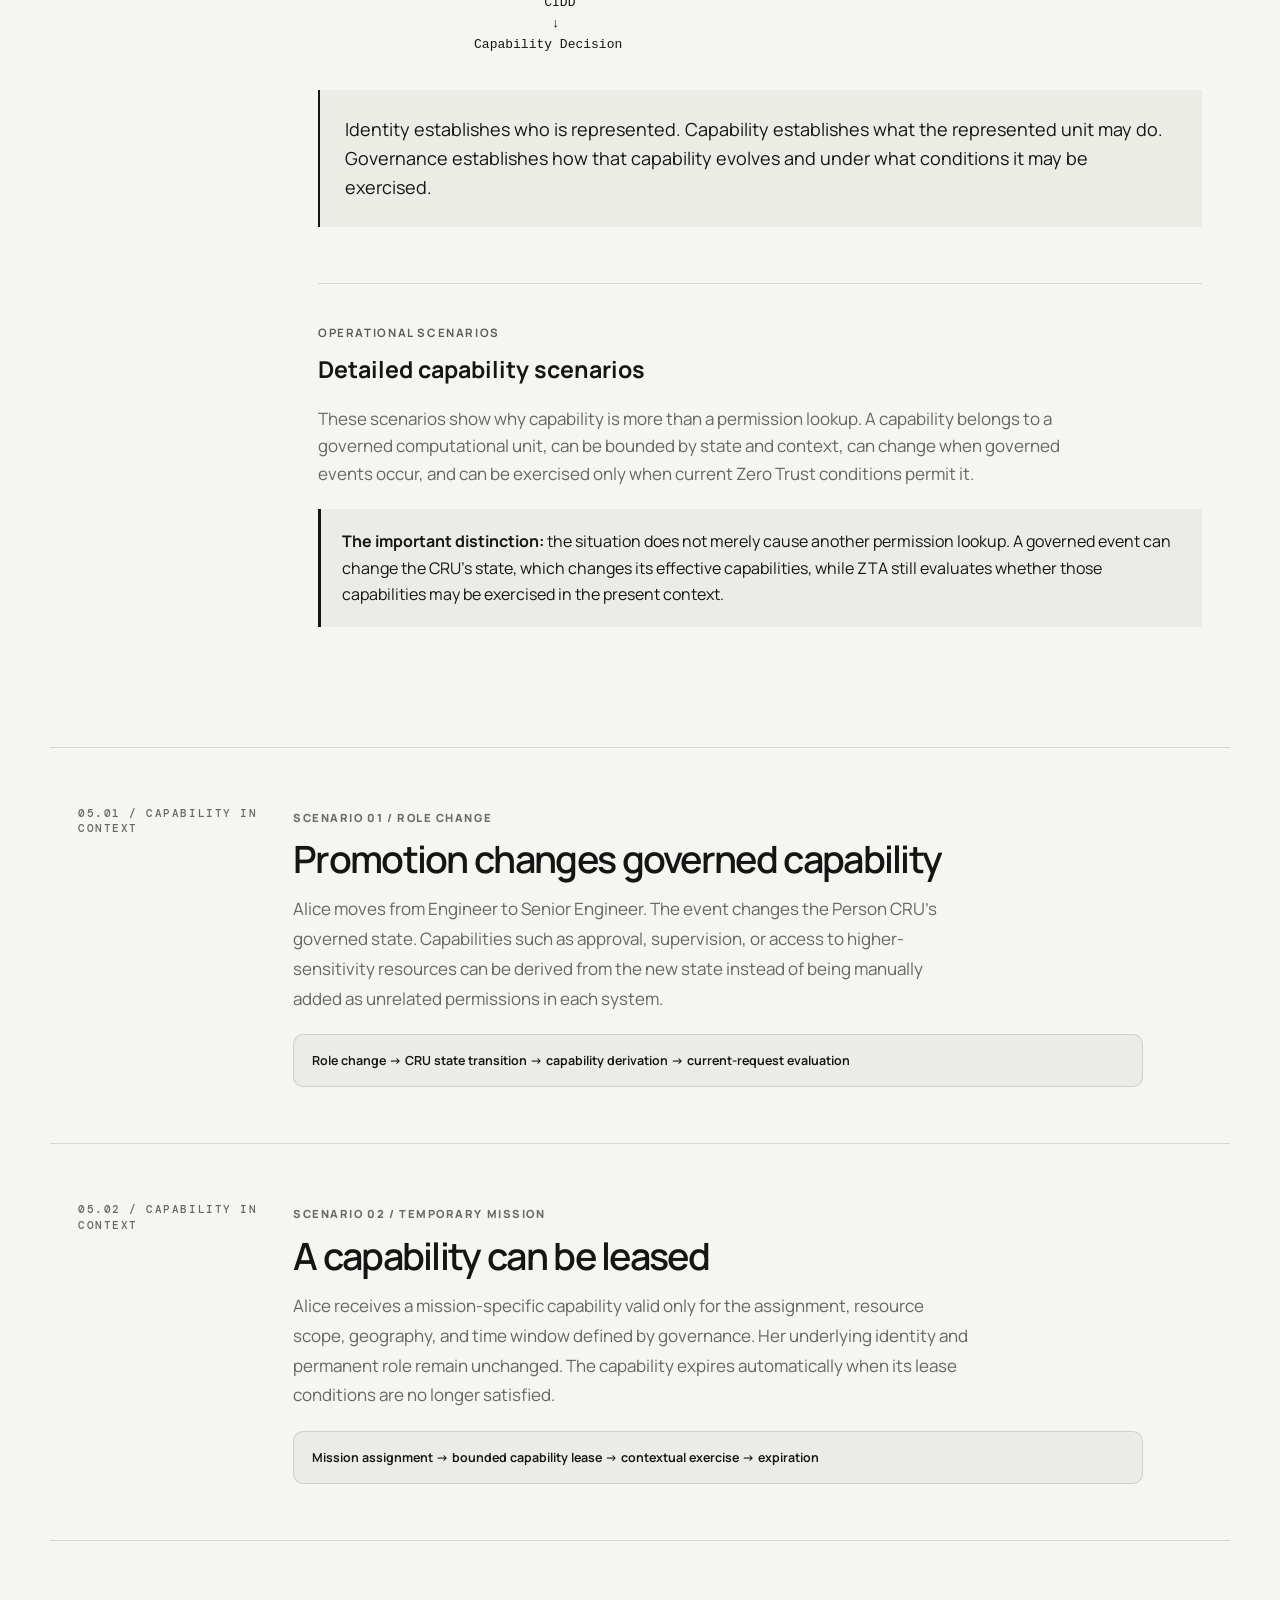
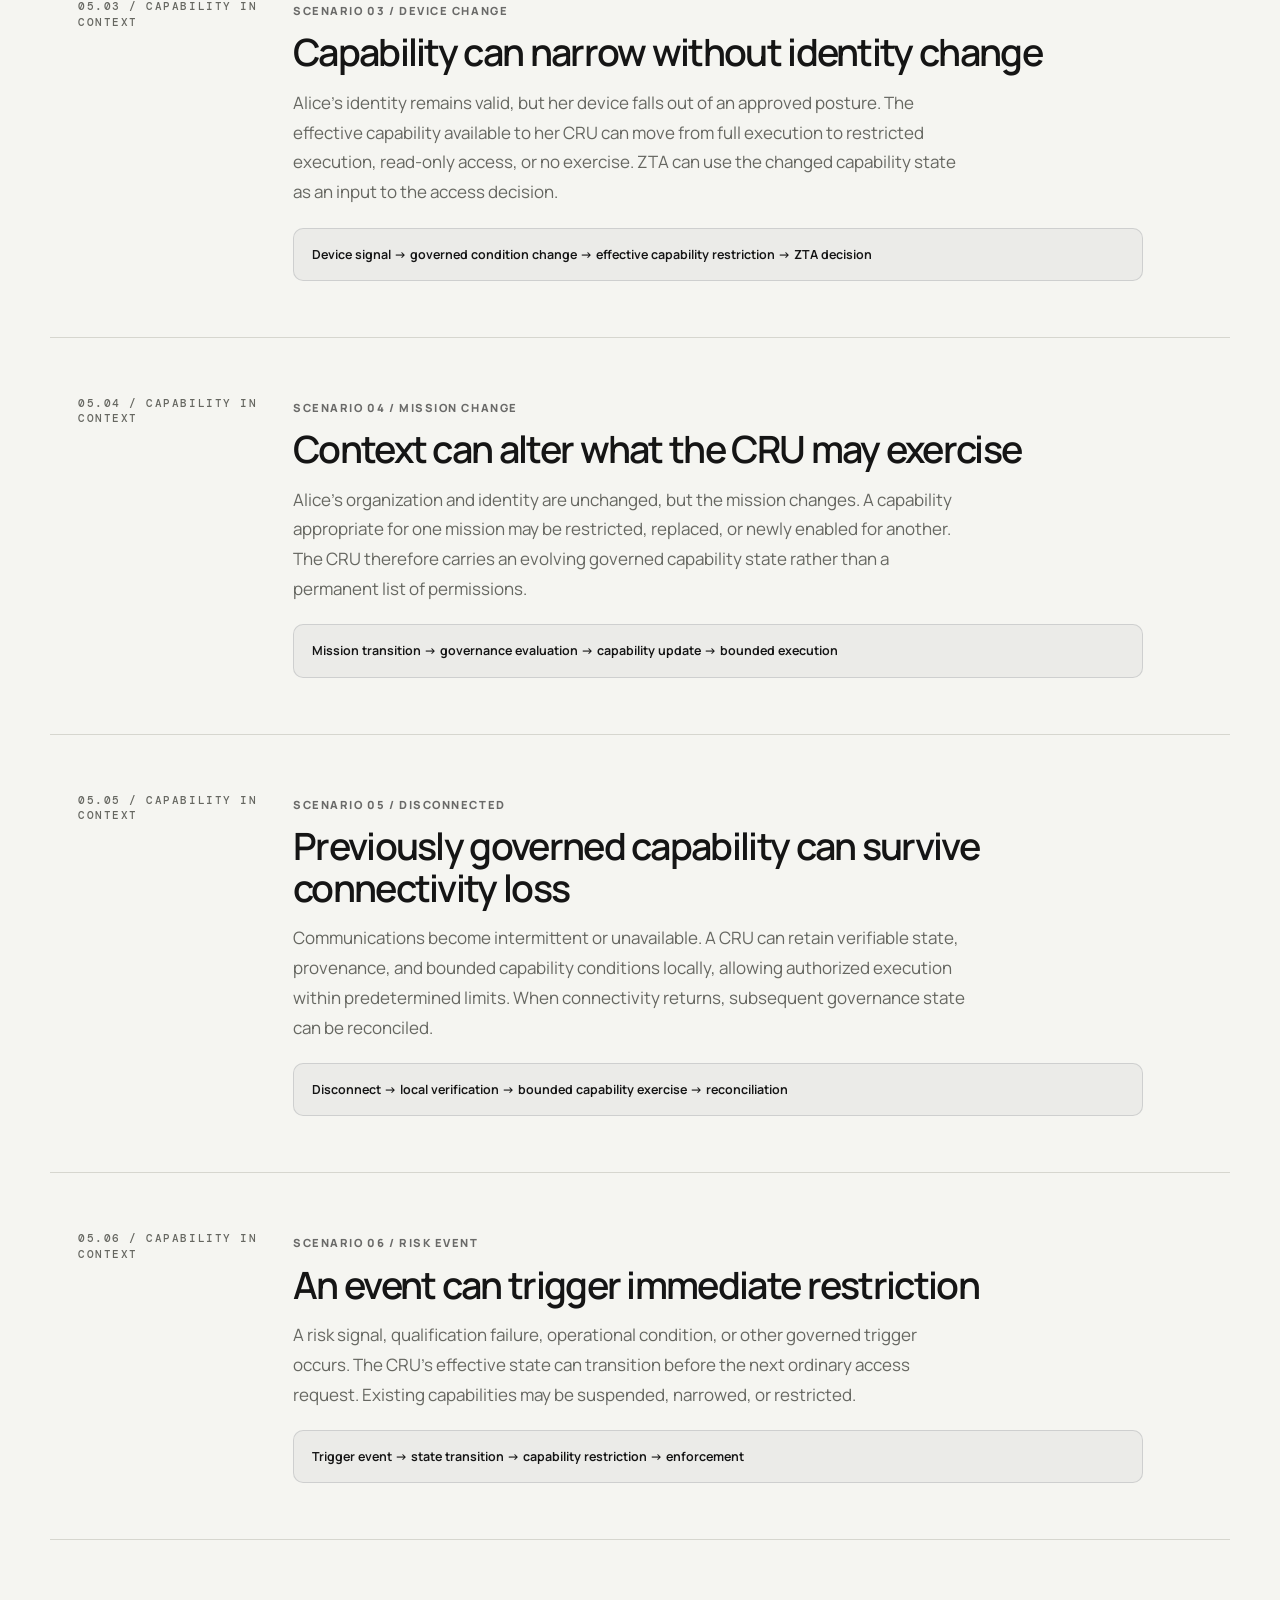
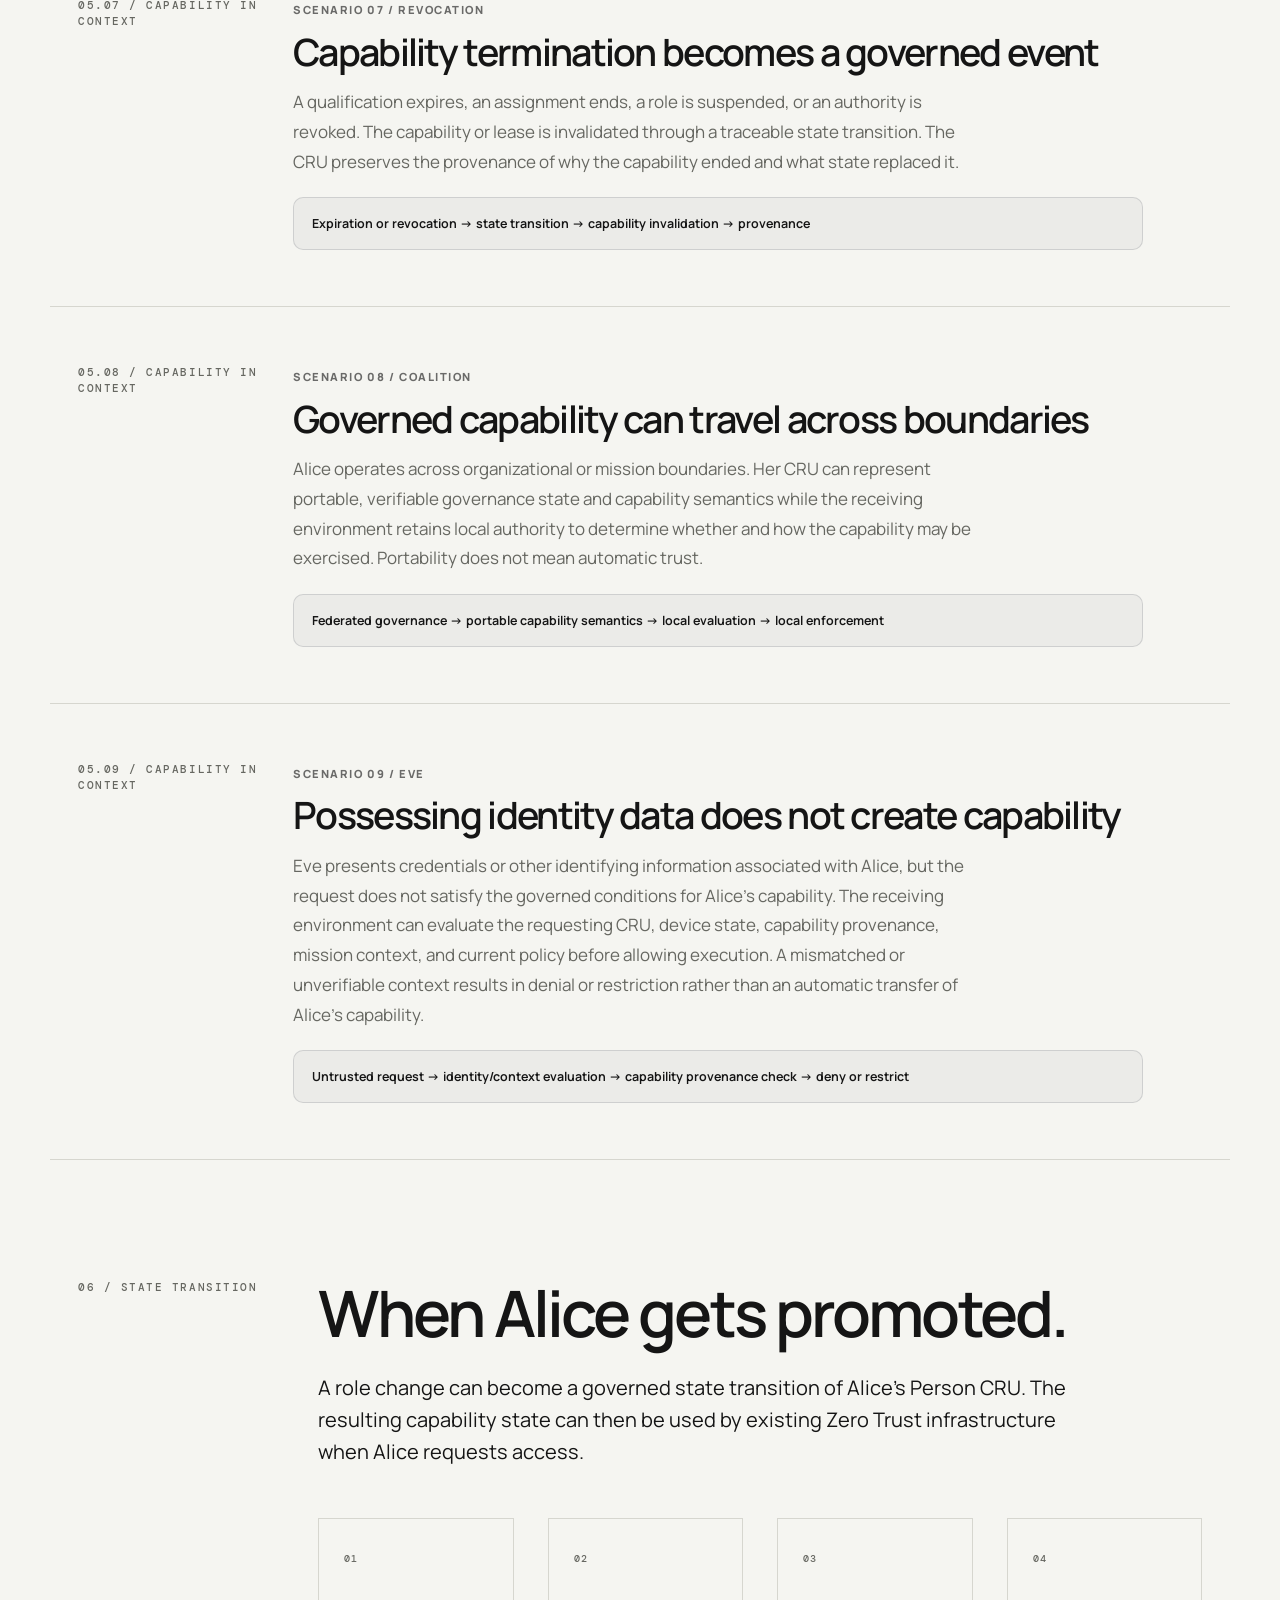
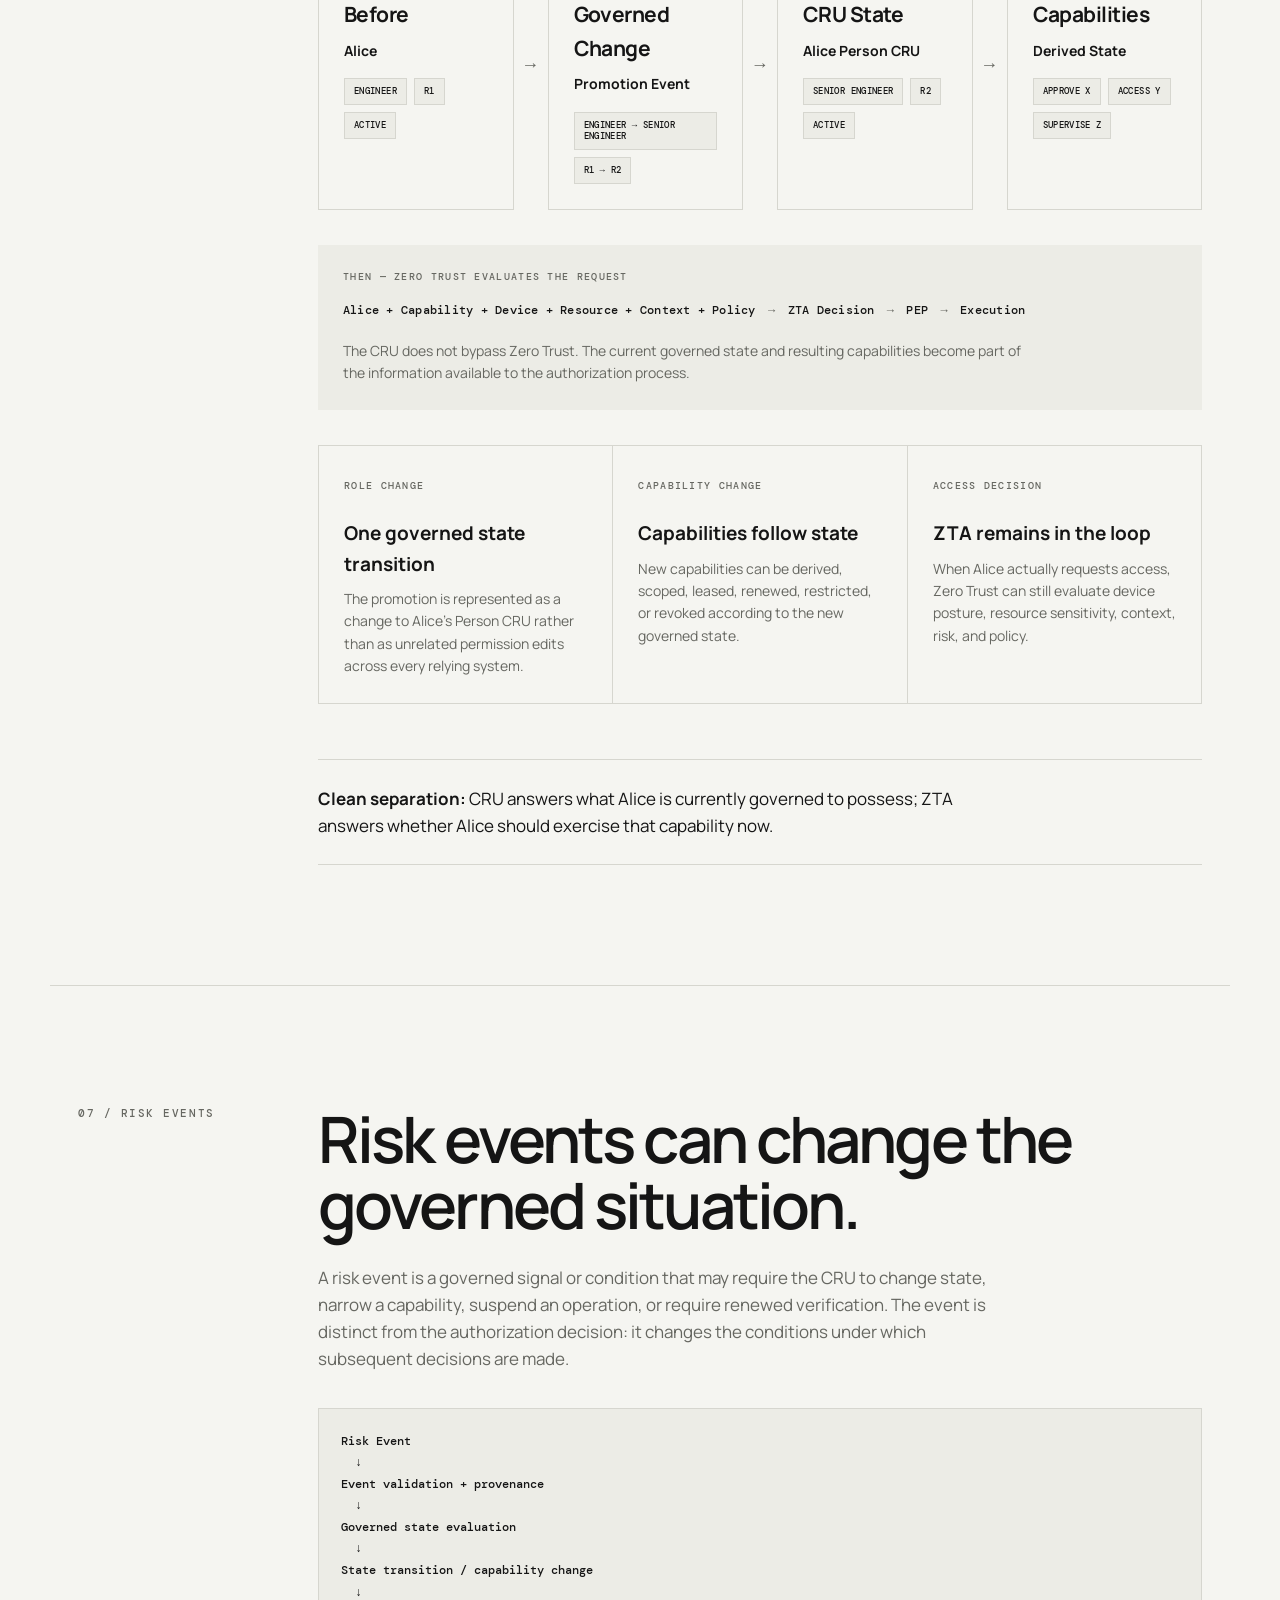
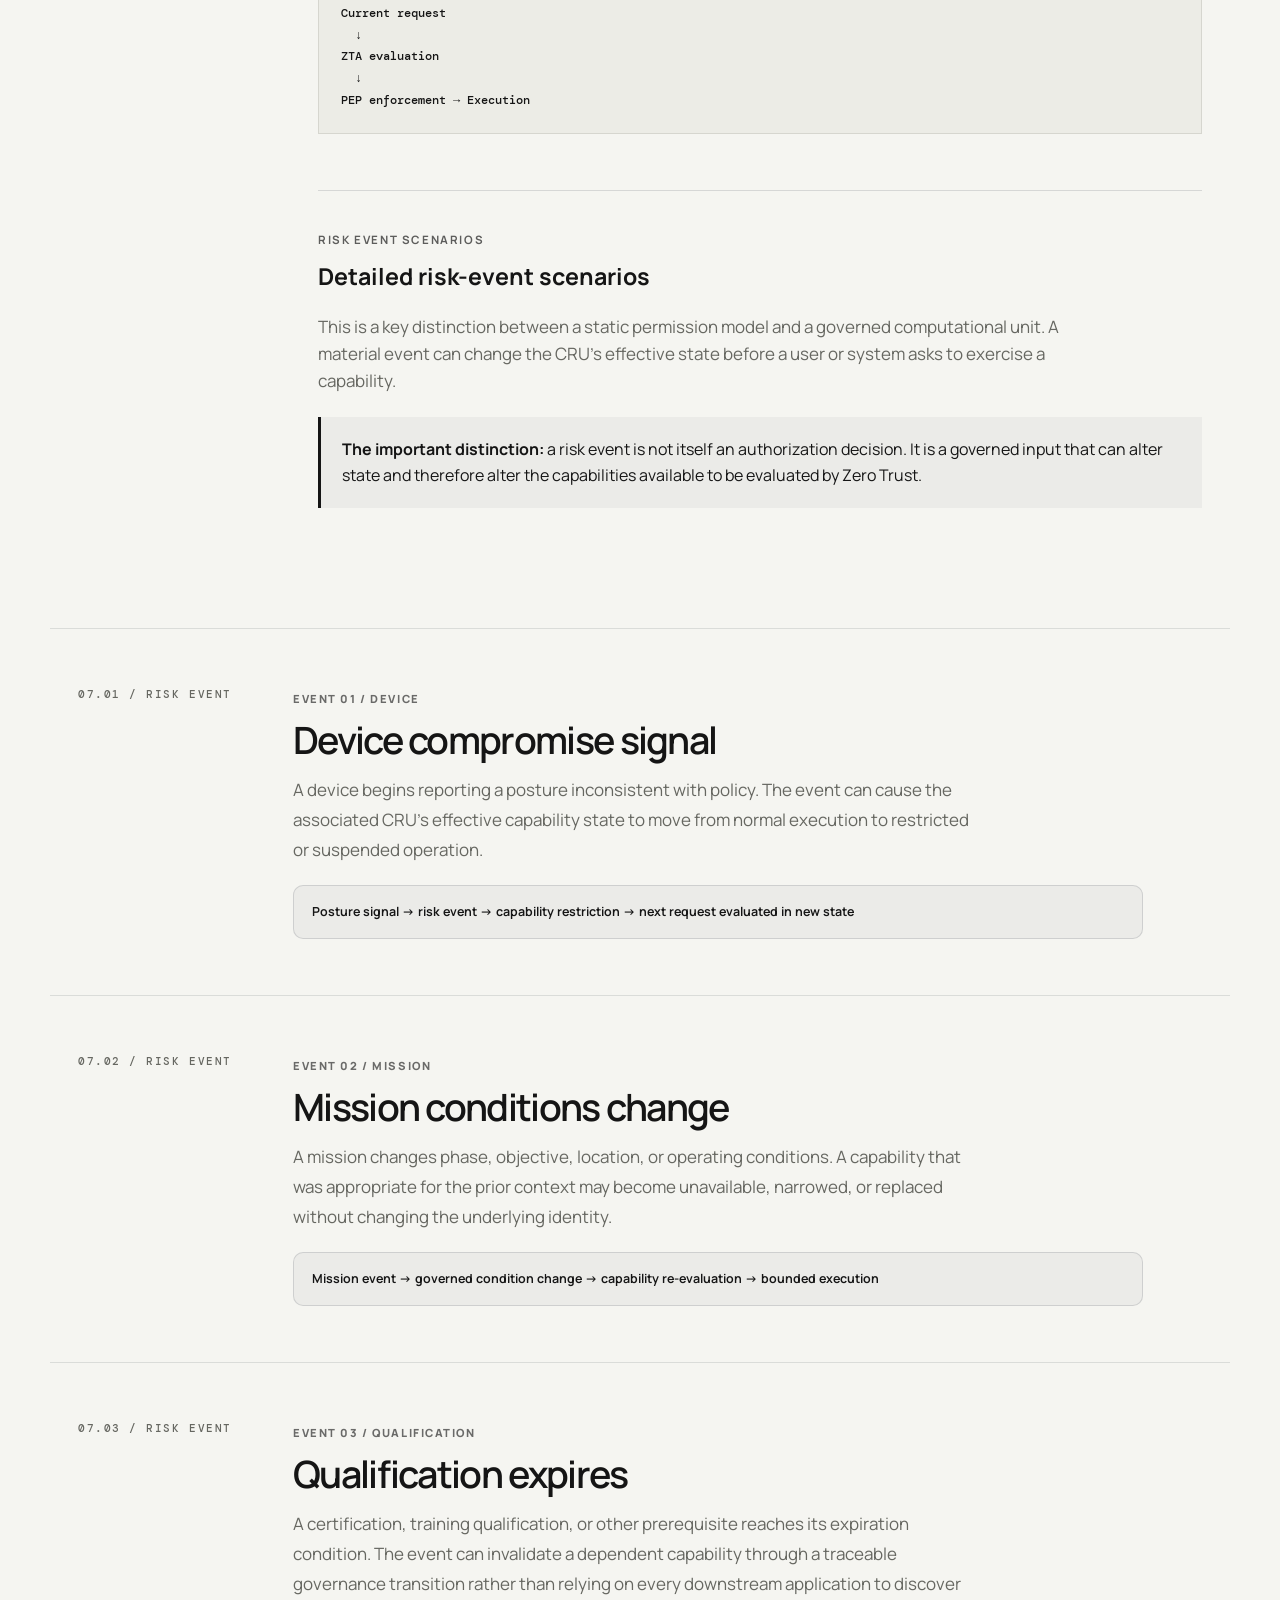
==== commit 5bb019e1: "WS + risk events + xpand scenrios + sticky nav" ====
--- a/index.html
+++ b/index.html
@@ -1,44 +1,45 @@
-<!doctype html>
+<!DOCTYPE html>
+
 <html lang="en">
 <head>
-  <meta charset="utf-8">
-  <meta name="viewport" content="width=device-width, initial-scale=1">
-  <title>Dench Labs LLC | Digital Trust & Distributed Systems</title>
-  <meta name="description" content="Dench Labs LLC develops foundational technologies for digital trust, governance, authorization, provenance, and secure distributed systems.">
-  <link rel="stylesheet" href="styles.css">
+<meta charset="utf-8"/>
+<meta content="width=device-width, initial-scale=1" name="viewport"/>
+<title>Dench Labs LLC | Digital Trust &amp; Distributed Systems</title>
+<meta content="Dench Labs LLC develops foundational technologies for digital trust, governance, authorization, provenance, and secure distributed systems." name="description"/>
+<link href="styles.css" rel="stylesheet"/>
 </head>
 <body>
-  <header class="site-header">
-    <a class="brand" href="#top" aria-label="Dench Labs LLC home">DENCH LABS<span> LLC</span></a>
-    <nav aria-label="Primary navigation">
-      <a href="#cru">CRU</a>
-      <a href="#pillars">Pillars</a>
-      <a href="#zero-trust">ZTA + CRU</a>
-      <a href="#alice-promotion">State Transition</a>
-      <a href="#contact">Contact</a>
-    </nav>
-  </header>
-
-  <main id="top">
-    <section class="hero">
-      <div class="eyebrow">DENCH LABS LLC</div>
-      <h1>Foundational technologies for <em>digital trust.</em></h1>
-      <p class="hero-copy">
+<header class="site-header">
+<a aria-label="Dench Labs LLC home" class="brand" href="#top">DENCH LABS<span> LLC</span></a>
+<nav aria-label="Primary navigation">
+<a href="#cru">CRU</a>
+<a href="#pillars">Pillars</a>
+<a href="#zero-trust">ZTA + CRU</a>
+<a href="#capability-scenarios">Capability in Context</a><a href="#alice-promotion">State Transition</a><a href="#risk-events">Risk Events</a>
+
+
+<a href="#contact">Contact</a>
+</nav>
+</header>
+<main id="top">
+<section class="hero">
+<div class="eyebrow">DENCH LABS LLC</div>
+<h1>Foundational technologies for <em>digital trust.</em></h1>
+<p class="hero-copy">
         We develop infrastructure for governance, authorization, provenance, and secure distributed systems.
       </p>
-      <a class="button" href="#cru">Explore CRU</a>
-    </section>
-
-    <section id="cru" class="section cru-section">
-      <div class="section-label">01 / CRU</div>
-      <div>
-        <h2>What if a digital object could carry its own truth?</h2>
-        <p class="cru-lead"><strong>The next layer of digital infrastructure may not be a platform.<br>It may be a unit.</strong></p>
-        <p class="cru-title"><strong>CRU — Canonical Representation Unit</strong></p>
-        <p>For decades, digital representations have depended on the systems around them—databases, platforms, repositories, networks, and authorities.</p>
-        <p>CRU explores a different possibility:</p>
-        <p class="cru-question"><strong>What if the representation itself could become the trusted primitive?</strong></p>
-        <p>A CRU is designed to create a portable, verifiable digital representation that can remain meaningful across systems and environments—without 
+<a class="button" href="#cru">Explore CRU</a>
+</section>
+<section class="section cru-section" id="cru">
+<div class="section-label">01 / CRU</div>
+<div>
+<h2>What if a digital object could carry its own truth?</h2>
+<p class="cru-lead"><strong>The next layer of digital infrastructure may not be a platform.<br/>It may be a unit.</strong></p>
+<p class="cru-title"><strong>CRU — Canonical Representation Unit</strong></p>
+<p>For decades, digital representations have depended on the systems around them—databases, platforms, repositories, networks, and authorities.</p>
+<p>CRU explores a different possibility:</p>
+<p class="cru-question"><strong>What if the representation itself could become the trusted primitive?</strong></p>
+<p>A CRU is designed to create a portable, verifiable digital representation that can remain meaningful across systems and environments—without 
 
 
 
@@ -55,199 +56,128 @@
 
 
 being defined solely by where it is stored, who hosts it, or which system recognizes it.</p>
-        <p class="cru-pills"><strong>Portable. Verifiable. Independent by design.</strong></p>
-        <p class="cru-closing"><em>A new primitive for a distributed world.</em></p>
-        <p>Dench Labs is exploring what becomes possible when digital representations can stand on their own.</p>
-
-        <p class="patent-note">CRU technology is patent pending.</p>
-        <div class="cru-mark" aria-hidden="true">
-          <span>SUBJECT</span><i></i><span>CANONICAL FORM</span><i></i><span>CRYPTOGRAPHIC VERIFICATION</span><i></i><span>INFRASTRUCTURE INDEPENDENT</span>
-        </div>
-        <figure class="cru-diagram">
-          <img src="assets/cru-diagram.png" alt="CRU — Canonical Representation Unit diagram showing a portable, verifiable representation and its independence from particular infrastructure.">
-          <figcaption>CRU — Canonical Representation Unit</figcaption>
-        </figure>
-      </div>
-    </section>
-
-    <section id="pillars" class="section architecture">
-      <div class="section-label">02 / FIVE PILLARS</div>
-      <div>
-        <h2>The architecture of a CRU.</h2>
-        <p class="architecture-lead">
+<p class="cru-pills"><strong>Portable. Verifiable. Independent by design.</strong></p>
+<p class="cru-closing"><em>A new primitive for a distributed world.</em></p>
+<p>Dench Labs is exploring what becomes possible when digital representations can stand on their own.</p>
+<p class="patent-note">CRU technology is patent pending.</p>
+<div aria-hidden="true" class="cru-mark">
+<span>SUBJECT</span><i></i><span>CANONICAL FORM</span><i></i><span>CRYPTOGRAPHIC VERIFICATION</span><i></i><span>INFRASTRUCTURE INDEPENDENT</span>
+</div>
+<figure class="cru-diagram">
+<img alt="CRU — Canonical Representation Unit diagram showing a portable, verifiable representation and its independence from particular infrastructure." src="assets/cru-diagram.png"/>
+<figcaption>CRU — Canonical Representation Unit</figcaption>
+</figure>
+</div>
+</section>
+<section class="section architecture" id="pillars">
+<div class="section-label">02 / FIVE PILLARS</div>
+<div>
+<h2>The architecture of a CRU.</h2>
+<p class="architecture-lead">
           The CRU architecture rests on five foundational pillars. Together, they establish
           the CRU as a foundational primitive for decentralized governance.
         </p>
-        <div class="pillar-grid">
-          <article><span>01</span><h3>Canonical Representation</h3><p>One authoritative representation of an entity.</p></article>
-          <article><span>02</span><h3>Cryptographic Integrity</h3><p>Verifiable authenticity and immutable provenance.</p></article>
-          <article><span>03</span><h3>Portable Persistence</h3><p>Independence from any storage technology or repository.</p></article>
-          <article><span>04</span><h3>Capability-Oriented Composition</h3><p>Governance emerges through linked CRUs.</p></article>
-          <article><span>05</span><h3>Universal Interoperability</h3><p>Operates consistently across all infrastructures.</p></article>
-        </div>
-        <div class="architecture-statement">
-          <p>These principles replace repository-centric objects with portable, cryptographically verifiable canonical representations that can exist anywhere while preserving <strong>identity, integrity, and meaning.</strong></p>
-        </div>
-      </div>
-    </section>
-
-    <section id="zero-trust" class="section comparison">
-      <div class="section-label">03 / ZTA + CRU</div>
-      <div>
-        <h2>Complementary architectures. Different responsibilities.</h2>
-        <p class="comparison-lead">
+<div class="pillar-grid">
+<article><span>01</span><h3>Canonical Representation</h3><p>One authoritative representation of an entity.</p></article>
+<article><span>02</span><h3>Cryptographic Integrity</h3><p>Verifiable authenticity and immutable provenance.</p></article>
+<article><span>03</span><h3>Portable Persistence</h3><p>Independence from any storage technology or repository.</p></article>
+<article><span>04</span><h3>Capability-Oriented Composition</h3><p>Governance emerges through linked CRUs.</p></article>
+<article><span>05</span><h3>Universal Interoperability</h3><p>Operates consistently across all infrastructures.</p></article>
+</div>
+<div class="architecture-statement">
+<p>These principles replace repository-centric objects with portable, cryptographically verifiable canonical representations that can exist anywhere while preserving <strong>identity, integrity, and meaning.</strong></p>
+</div>
+</div>
+</section>
+<section class="section comparison" id="zero-trust">
+<div class="section-label">03 / ZTA + CRU</div>
+<div>
+<h2>Complementary architectures. Different responsibilities.</h2>
+<p class="comparison-lead">
           CRU does not replace Zero Trust Architecture. ZTA continuously evaluates whether access
           should be allowed under current conditions; CRU provides a governed, stateful representation
           of the entity from which capabilities can be derived.
         </p>
-
-        <div class="comparison-principle">
-          <strong>ZTA continuously evaluates access.</strong>
-          <span>CRU continuously represents governed state.</span>
-        </div>
-
-        <div class="flow-comparison">
-          <article>
-            <div class="flow-label">ZERO TRUST ARCHITECTURE</div>
-            <div class="flow">Identity + Device + Context + Policy <b>→</b> Continuous Evaluation <b>→</b> Access Decision <b>→</b> PEP</div>
-            <p>ZTA determines whether a request should be permitted, restricted, or denied based on identity, device posture, resource, context, policy, risk, and other relevant signals.</p>
-          </article>
-          <article>
-            <div class="flow-label">CRU ARCHITECTURE</div>
-            <div class="flow">Entity State + Governance <b>→</b> Capability Derivation <b>→</b> Capability State <b>→</b> ZTA</div>
-            <p>CRU provides a canonical computational representation in which identity, governed state, lifecycle, capability, provenance, and governance can remain connected.</p>
-          </article>
-        </div>
-
-        <div class="operational-grid">
-          <article><h3>State</h3><p>ZTA evaluates current access conditions. CRU represents the governed state of the entity that is requesting or performing the action.</p></article>
-          <article><h3>Capability</h3><p>ZTA can evaluate whether an action should be allowed. CRU can derive the capabilities that follow from the entity's current governed state.</p></article>
-          <article><h3>Lifecycle</h3><p>ZTA can continuously re-evaluate access. CRU makes changes such as promotion, transfer, qualification, suspension, or mission assignment explicit state transitions.</p></article>
-          <article><h3>Execution</h3><p>CRU capabilities can be scoped, time-limited, condition-dependent, revocable, auditable, and bound to the execution environment. ZTA remains responsible for continuous access evaluation and enforcement.</p></article>
-        </div>
-
-        <div class="architecture-statement">
-          <p><strong>CRU + ZTA:</strong> Governed State → Capability → Zero Trust Evaluation → Enforcement → Execution.</p>
-        </div>
-      </div>
-    </section>
-
-    <section id="analogy" class="section analogy">
-      <div class="section-label">04 / CAPABILITY ANALOGY</div>
-      <div>
-        <h2>From “can Alice access it?” to “what can Alice do?”</h2>
-        <p class="analogy-lead">
+<div class="comparison-principle">
+<strong>ZTA continuously evaluates access.</strong>
+<span>CRU continuously represents governed state.</span>
+</div>
+<div class="flow-comparison">
+<article>
+<div class="flow-label">ZERO TRUST ARCHITECTURE</div>
+<div class="flow">Identity + Device + Context + Policy <b>→</b> Continuous Evaluation <b>→</b> Access Decision <b>→</b> PEP</div>
+<p>ZTA determines whether a request should be permitted, restricted, or denied based on identity, device posture, resource, context, policy, risk, and other relevant signals.</p>
+</article>
+<article>
+<div class="flow-label">CRU ARCHITECTURE</div>
+<div class="flow">Entity State + Governance <b>→</b> Capability Derivation <b>→</b> Capability State <b>→</b> ZTA</div>
+<p>CRU provides a canonical computational representation in which identity, governed state, lifecycle, capability, provenance, and governance can remain connected.</p>
+</article>
+</div>
+<div class="operational-grid">
+<article><h3>State</h3><p>ZTA evaluates current access conditions. CRU represents the governed state of the entity that is requesting or performing the action.</p></article>
+<article><h3>Capability</h3><p>ZTA can evaluate whether an action should be allowed. CRU can derive the capabilities that follow from the entity's current governed state.</p></article>
+<article><h3>Lifecycle</h3><p>ZTA can continuously re-evaluate access. CRU makes changes such as promotion, transfer, qualification, suspension, or mission assignment explicit state transitions.</p></article>
+<article><h3>Execution</h3><p>CRU capabilities can be scoped, time-limited, condition-dependent, revocable, auditable, and bound to the execution environment. ZTA remains responsible for continuous access evaluation and enforcement.</p></article>
+</div>
+<div class="architecture-statement">
+<p><strong>CRU + ZTA:</strong> Governed State → Capability → Zero Trust Evaluation → Enforcement → Execution.</p>
+</div>
+</div>
+</section>
+<section class="section analogy" id="analogy">
+<div class="section-label">04 / CAPABILITY ANALOGY</div>
+<div>
+<h2>From “can Alice access it?” to “what can Alice do?”</h2>
+<p class="analogy-lead">
           Consider a purely conceptual security analogy involving four actors and three capability levels:
           a toy gun, a real gun, and a bazooka. The point is not the object—it is the difference between
           resource access and governed capability.
         </p>
-
-        <div class="actor-grid">
-          <article><div class="actor">ALICE</div><p><strong>Authorized operator</strong></p><div class="chips"><span>Toy Gun</span><span>Real Gun</span></div></article>
-          <article><div class="actor">BOB</div><p><strong>Maintenance</strong></p><div class="chips"><span>Toy Gun</span><span>Maintenance</span></div></article>
-          <article><div class="actor">CHARLIE</div><p><strong>Mission administrator</strong></p><div class="chips"><span>Real Gun</span><span>Admin</span><span class="conditional">Bazooka · Conditional</span></div></article>
-          <article><div class="actor">EVE</div><p><strong>Unauthorized actor</strong></p><div class="chips"><span class="denied">No capabilities</span></div></article>
-        </div>
-
-        <div class="state-flow">
-          <div><span>Granted</span><b>→</b><span>Active</span><b>→</b><span>Restricted</span><b>→</b><span>Suspended</span><b>→</b><span>Revoked</span><b>→</b><span>Reissued</span></div>
-          <p>Changing mission state, risk, device state, identity, location, time, or governance conditions can change the capabilities available to a CRU.</p>
-        </div>
-
-        <div class="analogy-callout">
-          <strong>The distinction:</strong>
+<div class="actor-grid">
+<article><div class="actor">ALICE</div><p><strong>Authorized operator</strong></p><div class="chips"><span>Toy Gun</span><span>Real Gun</span></div></article>
+<article><div class="actor">BOB</div><p><strong>Maintenance</strong></p><div class="chips"><span>Toy Gun</span><span>Maintenance</span></div></article>
+<article><div class="actor">CHARLIE</div><p><strong>Mission administrator</strong></p><div class="chips"><span>Real Gun</span><span>Admin</span><span class="conditional">Bazooka · Conditional</span></div></article>
+<article><div class="actor">EVE</div><p><strong>Unauthorized actor</strong></p><div class="chips"><span class="denied">No capabilities</span></div></article>
+</div>
+<div class="state-flow">
+<div><span>Granted</span><b>→</b><span>Active</span><b>→</b><span>Restricted</span><b>→</b><span>Suspended</span><b>→</b><span>Revoked</span><b>→</b><span>Reissued</span></div>
+<p>Changing mission state, risk, device state, identity, location, time, or governance conditions can change the capabilities available to a CRU.</p>
+</div>
+<div class="analogy-callout">
+<strong>The distinction:</strong>
           Zero Trust can determine whether Alice should access a weapons system. CRU can represent Alice's governed computational unit and determine which capability that unit may exercise, under what conditions, and where that capability may execute.
         </div>
-      </div>
-    </section>
-
-    <section id="alice-promotion" class="section promotion">
-      <div class="section-label">05 / STATE TRANSITION</div>
-      <div>
-        <h2>When Alice gets promoted.</h2>
-        <p class="promotion-lead">
-          A role change can become a governed state transition of Alice's Person CRU. The resulting
-          capability state can then be used by existing Zero Trust infrastructure when Alice requests access.
-        </p>
-
-        <div class="promotion-flow">
-          <div class="promotion-step">
-            <span>01</span>
-            <h3>Before</h3>
-            <p><strong>Alice</strong></p>
-            <div class="state-tags"><span>Engineer</span><span>R1</span><span>Active</span></div>
-          </div>
-          <div class="promotion-arrow" aria-hidden="true">→</div>
-          <div class="promotion-step">
-            <span>02</span>
-            <h3>Governed Change</h3>
-            <p><strong>Promotion Event</strong></p>
-            <div class="state-tags"><span>Engineer → Senior Engineer</span><span>R1 → R2</span></div>
-          </div>
-          <div class="promotion-arrow" aria-hidden="true">→</div>
-          <div class="promotion-step">
-            <span>03</span>
-            <h3>CRU State</h3>
-            <p><strong>Alice Person CRU</strong></p>
-            <div class="state-tags"><span>Senior Engineer</span><span>R2</span><span>Active</span></div>
-          </div>
-          <div class="promotion-arrow" aria-hidden="true">→</div>
-          <div class="promotion-step">
-            <span>04</span>
-            <h3>Capabilities</h3>
-            <p><strong>Derived State</strong></p>
-            <div class="state-tags"><span>Approve X</span><span>Access Y</span><span>Supervise Z</span></div>
-          </div>
-        </div>
-
-        <div class="promotion-zta">
-          <div class="flow-label">THEN — ZERO TRUST EVALUATES THE REQUEST</div>
-          <div class="flow">Alice + Capability + Device + Resource + Context + Policy <b>→</b> ZTA Decision <b>→</b> PEP <b>→</b> Execution</div>
-          <p>The CRU does not bypass Zero Trust. The current governed state and resulting capabilities become part of the information available to the authorization process.</p>
-        </div>
-
-        <div class="promotion-grid">
-          <article><span>ROLE CHANGE</span><h3>One governed state transition</h3><p>The promotion is represented as a change to Alice's Person CRU rather than as unrelated permission edits across every relying system.</p></article>
-          <article><span>CAPABILITY CHANGE</span><h3>Capabilities follow state</h3><p>New capabilities can be derived, scoped, leased, renewed, restricted, or revoked according to the new governed state.</p></article>
-          <article><span>ACCESS DECISION</span><h3>ZTA remains in the loop</h3><p>When Alice actually requests access, Zero Trust can still evaluate device posture, resource sensitivity, context, risk, and policy.</p></article>
-        </div>
-
-        <div class="architecture-statement">
-          <p><strong>Clean separation:</strong> CRU answers what Alice is currently governed to possess; ZTA answers whether Alice should exercise that capability now.</p>
-        </div>
-      </div>
-    </section>
-
-    <section id="capability-scenarios" class="section">
-      <div class="section-label">06 / CAPABILITY IN CONTEXT</div>
-      <div>
-        <h2>Capability evolves with governed state.</h2>
-        <p>Identity establishes who is represented; capability establishes what the represented unit may do; governance establishes how state changes and when capabilities may be exercised.</p>
-
-        <div class="context-grid">
-          <article>
-            <span>01 / NORMAL</span>
-            <h3>Current Role</h3>
-            <p>Alice's Person CRU represents her current role, rank, organization, qualifications, and active status. Capabilities are derived from that governed state.</p>
-          </article>
-          <article>
-            <span>02 / ELEVATED</span>
-            <h3>Temporary Assignment</h3>
-            <p>A mission assignment can add a narrowly scoped capability for a defined duration and under specified conditions without permanently changing Alice's identity.</p>
-          </article>
-          <article>
-            <span>03 / RESTRICTED</span>
-            <h3>Changed Conditions</h3>
-            <p>A change in device posture, location, mission, time, or other governed conditions can reduce the capabilities currently available to the CRU.</p>
-          </article>
-          <article>
-            <span>04 / REVOKED</span>
-            <h3>State Transition</h3>
-            <p>Suspension, termination, expiration, or other governance events can cause capabilities or capability leases to expire or be revoked.</p>
-          </article>
-        </div>
-
-        <pre class="context-flow">Person CRU
+</div>
+</section>
+<section class="section" id="capability-scenarios">
+<div class="section-label">05 / CAPABILITY IN CONTEXT</div>
+<div>
+<h2>Capability evolves with governed state.</h2>
+<p>Identity establishes who is represented; capability establishes what the represented unit may do; governance establishes how state changes and when capabilities may be exercised.</p>
+<div class="context-grid">
+<article>
+<span>01 / NORMAL</span>
+<h3>Current Role</h3>
+<p>Alice's Person CRU represents her current role, rank, organization, qualifications, and active status. Capabilities are derived from that governed state.</p>
+</article>
+<article>
+<span>02 / ELEVATED</span>
+<h3>Temporary Assignment</h3>
+<p>A mission assignment can add a narrowly scoped capability for a defined duration and under specified conditions without permanently changing Alice's identity.</p>
+</article>
+<article>
+<span>03 / RESTRICTED</span>
+<h3>Changed Conditions</h3>
+<p>A change in device posture, location, mission, time, or other governed conditions can reduce the capabilities currently available to the CRU.</p>
+</article>
+<article>
+<span>04 / REVOKED</span>
+<h3>State Transition</h3>
+<p>Suspension, termination, expiration, or other governance events can cause capabilities or capability leases to expire or be revoked.</p>
+</article>
+</div>
+<pre class="context-flow">Person CRU
   ↓
 Current governed state
   ↓
@@ -260,46 +190,132 @@
 PEP enforces
   ↓
 Execution</pre>
-
-        <h3>CIDD: Decision Over Capability in Context</h3>
-        <p>A CIDD decision can evaluate identity, device, mission, current state, requested capability, and governance policy. The result is a decision about what capability may be exercised under current conditions.</p>
-        <pre>Identity + Device + Mission + State + Requested Capability + Governance
+<h3>CIDD: Decision Over Capability in Context</h3>
+<p>A CIDD decision can evaluate identity, device, mission, current state, requested capability, and governance policy. The result is a decision about what capability may be exercised under current conditions.</p>
+<pre>Identity + Device + Mission + State + Requested Capability + Governance
                               ↓
                              CIDD
                               ↓
                     Capability Decision</pre>
-
-        <blockquote>Identity establishes who is represented. Capability establishes what the represented unit may do. Governance establishes how that capability evolves and under what conditions it may be exercised.</blockquote>
-      </div>
-    </section>
-
-<section id="cru-lifecycle" class="section">
-      <div class="section-label">07 / CRU LIFECYCLE</div>
-      <div>
-        <h2>A Living Computational Unit</h2>
-        <p>A CRU is not merely a static record. Its identity, capabilities, state, provenance, and governance can persist while its operational condition evolves.</p>
+<blockquote>Identity establishes who is represented. Capability establishes what the represented unit may do. Governance establishes how that capability evolves and under what conditions it may be exercised.</blockquote>
+<div class="scenario-section">
+<div class="scenario-heading">
+<span>OPERATIONAL SCENARIOS</span>
+<h3>Detailed capability scenarios</h3>
+<p>These scenarios show why capability is more than a permission lookup. A capability belongs to a governed computational unit, can be bounded by state and context, can change when governed events occur, and can be exercised only when current Zero Trust conditions permit it.</p>
+</div>
+<div class="scenario-principle">
+<strong>The important distinction:</strong> the situation does not merely cause another permission lookup. A governed event can change the CRU's state, which changes its effective capabilities, while ZTA still evaluates whether those capabilities may be exercised in the present context.
+          </div>
+</div>
+</div>
+</section><section class="section scenario-detail" id="capability-scenario-01"><div><div class="section-label">05.01 / CAPABILITY IN CONTEXT</div><div><span class="scenario-kicker">SCENARIO 01 / ROLE CHANGE</span><h2>Promotion changes governed capability</h2><p class="scenario-detail-copy">Alice moves from Engineer to Senior Engineer. The event changes the Person CRU's governed state. Capabilities such as approval, supervision, or access to higher-sensitivity resources can be derived from the new state instead of being manually added as unrelated permissions in each system.</p><div class="scenario-chain scenario-detail-chain">Role change → CRU state transition → capability derivation → current-request evaluation</div></div></div></section><section class="section scenario-detail" id="capability-scenario-02"><div><div class="section-label">05.02 / CAPABILITY IN CONTEXT</div><div><span class="scenario-kicker">SCENARIO 02 / TEMPORARY MISSION</span><h2>A capability can be leased</h2><p class="scenario-detail-copy">Alice receives a mission-specific capability valid only for the assignment, resource scope, geography, and time window defined by governance. Her underlying identity and permanent role remain unchanged. The capability expires automatically when its lease conditions are no longer satisfied.</p><div class="scenario-chain scenario-detail-chain">Mission assignment → bounded capability lease → contextual exercise → expiration</div></div></div></section><section class="section scenario-detail" id="capability-scenario-03"><div><div class="section-label">05.03 / CAPABILITY IN CONTEXT</div><div><span class="scenario-kicker">SCENARIO 03 / DEVICE CHANGE</span><h2>Capability can narrow without identity change</h2><p class="scenario-detail-copy">Alice's identity remains valid, but her device falls out of an approved posture. The effective capability available to her CRU can move from full execution to restricted execution, read-only access, or no exercise. ZTA can use the changed capability state as an input to the access decision.</p><div class="scenario-chain scenario-detail-chain">Device signal → governed condition change → effective capability restriction → ZTA decision</div></div></div></section><section class="section scenario-detail" id="capability-scenario-04"><div><div class="section-label">05.04 / CAPABILITY IN CONTEXT</div><div><span class="scenario-kicker">SCENARIO 04 / MISSION CHANGE</span><h2>Context can alter what the CRU may exercise</h2><p class="scenario-detail-copy">Alice's organization and identity are unchanged, but the mission changes. A capability appropriate for one mission may be restricted, replaced, or newly enabled for another. The CRU therefore carries an evolving governed capability state rather than a permanent list of permissions.</p><div class="scenario-chain scenario-detail-chain">Mission transition → governance evaluation → capability update → bounded execution</div></div></div></section><section class="section scenario-detail" id="capability-scenario-05"><div><div class="section-label">05.05 / CAPABILITY IN CONTEXT</div><div><span class="scenario-kicker">SCENARIO 05 / DISCONNECTED</span><h2>Previously governed capability can survive connectivity loss</h2><p class="scenario-detail-copy">Communications become intermittent or unavailable. A CRU can retain verifiable state, provenance, and bounded capability conditions locally, allowing authorized execution within predetermined limits. When connectivity returns, subsequent governance state can be reconciled.</p><div class="scenario-chain scenario-detail-chain">Disconnect → local verification → bounded capability exercise → reconciliation</div></div></div></section><section class="section scenario-detail" id="capability-scenario-06"><div><div class="section-label">05.06 / CAPABILITY IN CONTEXT</div><div><span class="scenario-kicker">SCENARIO 06 / RISK EVENT</span><h2>An event can trigger immediate restriction</h2><p class="scenario-detail-copy">A risk signal, qualification failure, operational condition, or other governed trigger occurs. The CRU's effective state can transition before the next ordinary access request. Existing capabilities may be suspended, narrowed, or restricted.</p><div class="scenario-chain scenario-detail-chain">Trigger event → state transition → capability restriction → enforcement</div></div></div></section><section class="section scenario-detail" id="capability-scenario-07"><div><div class="section-label">05.07 / CAPABILITY IN CONTEXT</div><div><span class="scenario-kicker">SCENARIO 07 / REVOCATION</span><h2>Capability termination becomes a governed event</h2><p class="scenario-detail-copy">A qualification expires, an assignment ends, a role is suspended, or an authority is revoked. The capability or lease is invalidated through a traceable state transition. The CRU preserves the provenance of why the capability ended and what state replaced it.</p><div class="scenario-chain scenario-detail-chain">Expiration or revocation → state transition → capability invalidation → provenance</div></div></div></section><section class="section scenario-detail" id="capability-scenario-08"><div><div class="section-label">05.08 / CAPABILITY IN CONTEXT</div><div><span class="scenario-kicker">SCENARIO 08 / COALITION</span><h2>Governed capability can travel across boundaries</h2><p class="scenario-detail-copy">Alice operates across organizational or mission boundaries. Her CRU can represent portable, verifiable governance state and capability semantics while the receiving environment retains local authority to determine whether and how the capability may be exercised. Portability does not mean automatic trust.</p><div class="scenario-chain scenario-detail-chain">Federated governance → portable capability semantics → local evaluation → local enforcement</div></div></div></section><section class="section scenario-detail" id="capability-scenario-09"><div><div class="section-label">05.09 / CAPABILITY IN CONTEXT</div><div><span class="scenario-kicker">SCENARIO 09 / EVE</span><h2>Possessing identity data does not create capability</h2><p class="scenario-detail-copy">Eve presents credentials or other identifying information associated with Alice, but the request does not satisfy the governed conditions for Alice's capability. The receiving environment can evaluate the requesting CRU, device state, capability provenance, mission context, and current policy before allowing execution. A mismatched or unverifiable context results in denial or restriction rather than an automatic transfer of Alice's capability.</p><div class="scenario-chain scenario-detail-chain">Untrusted request → identity/context evaluation → capability provenance check → deny or restrict</div></div></div></section>
+<section class="section promotion" id="alice-promotion">
+<div class="section-label">06 / STATE TRANSITION</div>
+<div>
+<h2>When Alice gets promoted.</h2>
+<p class="promotion-lead">
+          A role change can become a governed state transition of Alice's Person CRU. The resulting
+          capability state can then be used by existing Zero Trust infrastructure when Alice requests access.
+        </p>
+<div class="promotion-flow">
+<div class="promotion-step">
+<span>01</span>
+<h3>Before</h3>
+<p><strong>Alice</strong></p>
+<div class="state-tags"><span>Engineer</span><span>R1</span><span>Active</span></div>
+</div>
+<div aria-hidden="true" class="promotion-arrow">→</div>
+<div class="promotion-step">
+<span>02</span>
+<h3>Governed Change</h3>
+<p><strong>Promotion Event</strong></p>
+<div class="state-tags"><span>Engineer → Senior Engineer</span><span>R1 → R2</span></div>
+</div>
+<div aria-hidden="true" class="promotion-arrow">→</div>
+<div class="promotion-step">
+<span>03</span>
+<h3>CRU State</h3>
+<p><strong>Alice Person CRU</strong></p>
+<div class="state-tags"><span>Senior Engineer</span><span>R2</span><span>Active</span></div>
+</div>
+<div aria-hidden="true" class="promotion-arrow">→</div>
+<div class="promotion-step">
+<span>04</span>
+<h3>Capabilities</h3>
+<p><strong>Derived State</strong></p>
+<div class="state-tags"><span>Approve X</span><span>Access Y</span><span>Supervise Z</span></div>
+</div>
+</div>
+<div class="promotion-zta">
+<div class="flow-label">THEN — ZERO TRUST EVALUATES THE REQUEST</div>
+<div class="flow">Alice + Capability + Device + Resource + Context + Policy <b>→</b> ZTA Decision <b>→</b> PEP <b>→</b> Execution</div>
+<p>The CRU does not bypass Zero Trust. The current governed state and resulting capabilities become part of the information available to the authorization process.</p>
+</div>
+<div class="promotion-grid">
+<article><span>ROLE CHANGE</span><h3>One governed state transition</h3><p>The promotion is represented as a change to Alice's Person CRU rather than as unrelated permission edits across every relying system.</p></article>
+<article><span>CAPABILITY CHANGE</span><h3>Capabilities follow state</h3><p>New capabilities can be derived, scoped, leased, renewed, restricted, or revoked according to the new governed state.</p></article>
+<article><span>ACCESS DECISION</span><h3>ZTA remains in the loop</h3><p>When Alice actually requests access, Zero Trust can still evaluate device posture, resource sensitivity, context, risk, and policy.</p></article>
+</div>
+<div class="architecture-statement">
+<p><strong>Clean separation:</strong> CRU answers what Alice is currently governed to possess; ZTA answers whether Alice should exercise that capability now.</p>
+</div>
+</div>
+</section><section class="section" id="risk-events">
+<div class="section-label">07 / RISK EVENTS</div>
+<div>
+<h2>Risk events can change the governed situation.</h2>
+<p>A risk event is a governed signal or condition that may require the CRU to change state, narrow a capability, suspend an operation, or require renewed verification. The event is distinct from the authorization decision: it changes the conditions under which subsequent decisions are made.</p>
+<div class="context-flow">Risk Event
+  ↓
+Event validation + provenance
+  ↓
+Governed state evaluation
+  ↓
+State transition / capability change
+  ↓
+Current request
+  ↓
+ZTA evaluation
+  ↓
+PEP enforcement → Execution</div>
+<div class="scenario-section">
+<div class="scenario-heading">
+<span>RISK EVENT SCENARIOS</span>
+<h3>Detailed risk-event scenarios</h3>
+<p>This is a key distinction between a static permission model and a governed computational unit. A material event can change the CRU's effective state before a user or system asks to exercise a capability.</p>
+</div>
+<div class="scenario-principle">
+<strong>The important distinction:</strong> a risk event is not itself an authorization decision. It is a governed input that can alter state and therefore alter the capabilities available to be evaluated by Zero Trust.
+          </div>
+</div>
+</div>
+</section><section class="section scenario-detail risk-detail" id="risk-scenario-01"><div><div class="section-label">07.01 / RISK EVENT</div><div><span class="scenario-kicker">EVENT 01 / DEVICE</span><h2>Device compromise signal</h2><p class="scenario-detail-copy">A device begins reporting a posture inconsistent with policy. The event can cause the associated CRU's effective capability state to move from normal execution to restricted or suspended operation.</p><div class="scenario-chain scenario-detail-chain">Posture signal → risk event → capability restriction → next request evaluated in new state</div></div></div></section><section class="section scenario-detail risk-detail" id="risk-scenario-02"><div><div class="section-label">07.02 / RISK EVENT</div><div><span class="scenario-kicker">EVENT 02 / MISSION</span><h2>Mission conditions change</h2><p class="scenario-detail-copy">A mission changes phase, objective, location, or operating conditions. A capability that was appropriate for the prior context may become unavailable, narrowed, or replaced without changing the underlying identity.</p><div class="scenario-chain scenario-detail-chain">Mission event → governed condition change → capability re-evaluation → bounded execution</div></div></div></section><section class="section scenario-detail risk-detail" id="risk-scenario-03"><div><div class="section-label">07.03 / RISK EVENT</div><div><span class="scenario-kicker">EVENT 03 / QUALIFICATION</span><h2>Qualification expires</h2><p class="scenario-detail-copy">A certification, training qualification, or other prerequisite reaches its expiration condition. The event can invalidate a dependent capability through a traceable governance transition rather than relying on every downstream application to discover the change independently.</p><div class="scenario-chain scenario-detail-chain">Expiration → prerequisite invalidation → capability state change → enforcement</div></div></div></section><section class="section scenario-detail risk-detail" id="risk-scenario-04"><div><div class="section-label">07.04 / RISK EVENT</div><div><span class="scenario-kicker">EVENT 04 / THREAT</span><h2>Threat intelligence changes risk</h2><p class="scenario-detail-copy">A verified threat indicator or operational warning changes the risk context. Governance may require a capability to be narrowed, require additional conditions, or suspend exercise until the event is resolved.</p><div class="scenario-chain scenario-detail-chain">Threat signal → validated event → governed restriction → ZTA evaluates current context</div></div></div></section><section class="section scenario-detail risk-detail" id="risk-scenario-05"><div><div class="section-label">07.05 / RISK EVENT</div><div><span class="scenario-kicker">EVENT 05 / AUTHORITY</span><h2>Authority is revoked</h2><p class="scenario-detail-copy">An authorized governance action removes or suspends an authority. The revocation becomes part of the CRU's state and provenance, allowing relying systems to recognize the changed condition without treating the old capability as permanently valid.</p><div class="scenario-chain scenario-detail-chain">Revocation event → state transition → capability invalidation → provenance</div></div></div></section><section class="section scenario-detail risk-detail" id="risk-scenario-06"><div><div class="section-label">07.06 / RISK EVENT</div><div><span class="scenario-kicker">EVENT 06 / RECOVERY</span><h2>Risk condition is cleared</h2><p class="scenario-detail-copy">A previously restricted condition is resolved and validated. Governance can transition the CRU toward an appropriate state, but recovery does not automatically imply unrestricted access; current ZTA conditions still apply when a capability is exercised.</p><div class="scenario-chain scenario-detail-chain">Recovery signal → validation → state restoration → current-request evaluation</div></div></div></section>
+
+<section class="section" id="cru-lifecycle">
+<div class="section-label">08 / CRU LIFECYCLE</div>
+<div>
+<h2>A Living Computational Unit</h2>
+<p>A CRU is not merely a static record. Its identity, capabilities, state, provenance, and governance can persist while its operational condition evolves.</p>
 <div class="cru-lifecycle-flow"><span>Create</span><b>→</b><span>Bind</span><b>→</b><span>Govern</span><b>→</b><span>Execute</span><b>→</b><span>Evolve</span><b>→</b><span>Revoke</span><b>→</b><span>Archive</span></div>
-      </div>
-    </section>
-
-
-<section id="cru-governance-boundary" class="section">
-  <div class="section-label">08 / GOVERNANCE BOUNDARY</div>
-  <div class="content">
-    <h2>The CRU as a Governance Boundary</h2>
-    <p>The CRU can itself become the boundary at which identity, authorization, capability, state, execution, governance, and provenance are defined and enforced.</p>
+</div>
+</section>
+<section class="section" id="cru-governance-boundary">
+<div class="section-label">09 / GOVERNANCE BOUNDARY</div>
+<div class="content">
+<h2>The CRU as a Governance Boundary</h2>
+<p>The CRU can itself become the boundary at which identity, authorization, capability, state, execution, governance, and provenance are defined and enforced.</p>
 <div class="native-list-grid">
-  <div>Identity</div><div>Authorization</div><div>Capability</div><div>State</div>
-  <div>Execution</div><div>Governance</div><div>Provenance</div>
-</div>
-  </div>
-</section>
-
-<section id="cru-vs-existing" class="section">
-  <div class="section-label">09 / EXISTING APPROACHES</div>
-  <div class="content">
-    <h2>CRU and Existing Security Models</h2>
-    <p>CRU does not replace established security mechanisms. It provides a common computational unit in which identity, capability, state, execution, provenance, and governance can be connected.</p>
+<div>Identity</div><div>Authorization</div><div>Capability</div><div>State</div>
+<div>Execution</div><div>Governance</div><div>Provenance</div>
+</div>
+</div>
+</section>
+<section class="section" id="cru-vs-existing">
+<div class="section-label">10 / EXISTING APPROACHES</div>
+<div class="content">
+<h2>CRU and Existing Security Models</h2>
+<p>CRU does not replace established security mechanisms. It provides a common computational unit in which identity, capability, state, execution, provenance, and governance can be connected.</p>
 <table class="native-compare">
 <thead><tr><th>Approach</th><th>Primary Unit</th><th>Primary Function</th></tr></thead>
 <tbody>
@@ -309,27 +325,25 @@
 <tr><td>Micro-segmentation</td><td>Network / workload</td><td>Constrains communication paths</td></tr>
 <tr><td>CRU</td><td>Canonical computational unit</td><td>Connects identity, capability, state, execution, governance, provenance</td></tr>
 </tbody></table>
-  </div>
-</section>
-
-<section id="cru-portable-persistence" class="section">
-  <div class="section-label">10 / PORTABLE PERSISTENCE</div>
-  <div class="content">
-    <h2>Identity Without Repository Dependence</h2>
-    <p>Portable persistence separates the canonical representation from the repository that happens to hold it.</p>
+</div>
+</section>
+<section class="section" id="cru-portable-persistence">
+<div class="section-label">11 / PORTABLE PERSISTENCE</div>
+<div class="content">
+<h2>Identity Without Repository Dependence</h2>
+<p>Portable persistence separates the canonical representation from the repository that happens to hold it.</p>
 <div class="native-persistence">
-  <div><strong>CRU</strong><p>Canonical identity<br>Integrity<br>Provenance<br>Meaning</p></div>
-  <div><p>Cloud &nbsp; · &nbsp; Edge &nbsp; · &nbsp; Device &nbsp; · &nbsp; Gateway</p></div>
+<div><strong>CRU</strong><p>Canonical identity<br/>Integrity<br/>Provenance<br/>Meaning</p></div>
+<div><p>Cloud   ·   Edge   ·   Device   ·   Gateway</p></div>
 </div>
 <p><strong>The CRU can move across infrastructures without surrendering its canonical identity.</strong></p>
-  </div>
-</section>
-
-<section id="identity-to-capability" class="section">
-  <div class="section-label">11 / IDENTITY TO CAPABILITY</div>
-  <div class="content">
-    <h2>From Identity to Capability</h2>
-    <ol class="native-sequence">
+</div>
+</section>
+<section class="section" id="identity-to-capability">
+<div class="section-label">12 / IDENTITY TO CAPABILITY</div>
+<div class="content">
+<h2>From Identity to Capability</h2>
+<ol class="native-sequence">
 <li><strong>Identity</strong><span>Alice is Alice.</span></li>
 <li><strong>Authorization</strong><span>Alice is authorized.</span></li>
 <li><strong>Capability</strong><span>Alice can perform X.</span></li>
@@ -337,102 +351,92 @@
 <li><strong>Governance</strong><span>Policy Z permits X under Y.</span></li>
 <li><strong>Execution</strong><span>The capability is enforced where the action occurs.</span></li>
 </ol>
-  </div>
-</section>
-
-<section id="research-prototype-deployment" class="section">
-  <div class="section-label">12 / RESEARCH → PROTOTYPE → VALIDATION → TRANSITION</div>
-  <div class="content">
-    <h2>From Research to Validation</h2>
-    <div class="native-roadmap">
-<div><strong>01 · Research</strong><p>CRU formalization<br>Governance model<br>Capability semantics</p></div>
-<div><strong>02 · Prototype</strong><p>CRU VM<br>Governance VM<br>Gateway<br>Edge CRU</p></div>
-<div><strong>03 · Validation</strong><p>Simulation<br>Adversarial scenarios<br>Interoperability testing</p></div>
-<div><strong>04 · Transition</strong><p>Distributed systems<br>AI systems<br>Mission environments</p></div>
-</div>
-  </div>
-</section>
-
-<section id="positioning" class="section">
-      <div class="section-label">13 / ARCHITECTURAL DISCIPLINE</div>
-      <div>
-        <h2>What CRU Does — and Does Not Claim</h2>
-        <p>CRU is an architectural primitive, not a claim that existing security approaches are obsolete. Zero Trust, IAM, RBAC, ABAC, micro-segmentation, cryptography, and other mechanisms can remain part of a CRU-based system.</p>
+</div>
+</section>
+<section class="section" id="research-prototype-deployment">
+<div class="section-label">13 / RESEARCH → PROTOTYPE → VALIDATION → TRANSITION</div>
+<div class="content">
+<h2>From Research to Validation</h2>
+<div class="native-roadmap">
+<div><strong>01 · Research</strong><p>CRU formalization<br/>Governance model<br/>Capability semantics</p></div>
+<div><strong>02 · Prototype</strong><p>CRU VM<br/>Governance VM<br/>Gateway<br/>Edge CRU</p></div>
+<div><strong>03 · Validation</strong><p>Simulation<br/>Adversarial scenarios<br/>Interoperability testing</p></div>
+<div><strong>04 · Transition</strong><p>Distributed systems<br/>AI systems<br/>Mission environments</p></div>
+</div>
+</div>
+</section>
+<section class="section" id="positioning">
+<div class="section-label">14 / ARCHITECTURAL DISCIPLINE</div>
+<div>
+<h2>What CRU Does — and Does Not Claim</h2>
+<p>CRU is an architectural primitive, not a claim that existing security approaches are obsolete. Zero Trust, IAM, RBAC, ABAC, micro-segmentation, cryptography, and other mechanisms can remain part of a CRU-based system.</p>
 <p>CRU does not eliminate segmentation or guarantee security. It provides a more explicit computational boundary for representing, governing, and enforcing capabilities and state.</p>
 <p><strong>CRU is an architectural primitive for canonical, portable, cryptographically verifiable, capability-oriented governed computation.</strong></p>
-      </div>
-    </section>
-
-    <section id="looking-ahead" class="section looking-ahead">
-      <div class="section-label">14 / LOOKING AHEAD</div>
-      <div>
-        <h2>Where could CRUs go next?</h2>
-        <p class="future-intro">
+</div>
+</section>
+<section class="section looking-ahead" id="looking-ahead">
+<div class="section-label">15 / LOOKING AHEAD</div>
+<div>
+<h2>Where could CRUs go next?</h2>
+<p class="future-intro">
           As digital systems evolve, we are exploring how CRUs may extend into new forms of autonomous and intelligent digital representation across:
         </p>
-        <div class="future-domains" aria-label="Potential future domains">
-          <span>Healthcare</span>
-          <span>Payments</span>
-          <span>Financial Systems</span>
-          <span>Identity</span>
-          <span>Commerce</span>
-          <span>Governance</span>
-          <span>Infrastructure</span>
-          <span>Gaming</span>
-          <span>and beyond</span>
-        </div>
-      </div>
-    </section>
-
-    <section id="capabilities" class="section">
-      <div class="section-label">15 / OPERATIONAL DIMENSIONS</div>
-      <div class="cards">
-        <article><span>01</span><div class="capability-heading"><div class="capability-icon" aria-hidden="true">◎</div><h3>Identity</h3></div><p>Maintain an authoritative representation of the actor, device, service, or computational object.</p></article>
-        <article><span>02</span><div class="capability-heading"><div class="capability-icon" aria-hidden="true">◇</div><h3>Authorization</h3></div><p>Determine which capabilities are available under the current governance context.</p></article>
-        <article><span>03</span><div class="capability-heading"><div class="capability-icon" aria-hidden="true">⌁</div><h3>Execution</h3></div><p>Couple authorization to the environment in which an authorized action actually executes.</p></article>
-        <article><span>04</span><div class="capability-heading"><div class="capability-icon" aria-hidden="true">◌</div><h3>State</h3></div><p>Allow changing conditions to alter capability availability, restrictions, and lifecycle.</p></article>
-        <article><span>05</span><div class="capability-heading"><div class="capability-icon" aria-hidden="true">✦</div><h3>Governance</h3></div><p>Bind policy, constraints, decision logic, provenance, and lifecycle rules to the governed unit.</p></article>
-      </div>
-    </section>
-
-    <section id="about" class="section about">
-      <div class="section-label">16 / ABOUT</div>
-      <div>
-        <h2>Building infrastructure beneath the application layer.</h2>
-        <p>
+<div aria-label="Potential future domains" class="future-domains">
+<span>Healthcare</span>
+<span>Payments</span>
+<span>Financial Systems</span>
+<span>Identity</span>
+<span>Commerce</span>
+<span>Governance</span>
+<span>Infrastructure</span>
+<span>Gaming</span>
+<span>and beyond</span>
+</div>
+</div>
+</section>
+<section class="section" id="capabilities">
+<div class="section-label">16 / OPERATIONAL DIMENSIONS</div>
+<div class="cards">
+<article><span>01</span><div class="capability-heading"><div aria-hidden="true" class="capability-icon">◎</div><h3>Identity</h3></div><p>Maintain an authoritative representation of the actor, device, service, or computational object.</p></article>
+<article><span>02</span><div class="capability-heading"><div aria-hidden="true" class="capability-icon">◇</div><h3>Authorization</h3></div><p>Determine which capabilities are available under the current governance context.</p></article>
+<article><span>03</span><div class="capability-heading"><div aria-hidden="true" class="capability-icon">⌁</div><h3>Execution</h3></div><p>Couple authorization to the environment in which an authorized action actually executes.</p></article>
+<article><span>04</span><div class="capability-heading"><div aria-hidden="true" class="capability-icon">◌</div><h3>State</h3></div><p>Allow changing conditions to alter capability availability, restrictions, and lifecycle.</p></article>
+<article><span>05</span><div class="capability-heading"><div aria-hidden="true" class="capability-icon">✦</div><h3>Governance</h3></div><p>Bind policy, constraints, decision logic, provenance, and lifecycle rules to the governed unit.</p></article>
+</div>
+</section>
+<section class="section about" id="about">
+<div class="section-label">17 / ABOUT</div>
+<div>
+<h2>Building infrastructure beneath the application layer.</h2>
+<p>
           Dench Labs LLC is a technology research and development company focused on
           foundational mechanisms for trusted digital coordination.
         </p>
-        <p>
+<p>
           Our work explores how structured objects, governance relationships, authorization,
           and provenance can become durable primitives for distributed systems.
         </p>
-      </div>
-    </section>
-
-    <section class="research">
-      <div>
-        <div class="section-label">17 / RESEARCH &amp; IP</div>
-        <h2>Research first. Infrastructure that endures.</h2>
-      </div>
-      <p>
+</div>
+</section>
+<section class="research">
+<div>
+<div class="section-label">18 / RESEARCH &amp; IP</div>
+<h2>Research first. Infrastructure that endures.</h2>
+</div>
+<p>
         CRU and related technical concepts are part of ongoing research and intellectual
         property development by Dench Labs LLC.
       </p>
-    </section>
-
-    <section id="contact" class="contact">
-      <div class="section-label">18 / CONTACT</div>
-      <h2>Build the foundation.</h2>
-      <a class="contact-link" href="mailto:contact@dench-labs.com">contact@dench-labs.com <span>↗</span></a>
-    </section>
-  
-
+</section>
+<section class="contact" id="contact">
+<div class="section-label">19 / CONTACT</div>
+<h2>Build the foundation.</h2>
+<a class="contact-link" href="mailto:contact@dench-labs.com">contact@dench-labs.com <span>↗</span></a>
+</section>
 </main>
-
-  <footer>
-    <span>© 2026 Dench Labs LLC</span>
-    <span>Digital trust · Governance · Distributed systems</span>
-  </footer>
+<footer>
+<span>© 2026 Dench Labs LLC</span>
+<span>Digital trust · Governance · Distributed systems</span>
+</footer>
 </body>
 </html>
--- a/styles.css
+++ b/styles.css
@@ -10,7 +10,7 @@
 }
 
 * { box-sizing: border-box; }
-html { scroll-behavior: smooth; }
+html { scroll-behavior: smooth; scroll-padding-top: 86px; }
 body {
   margin: 0;
   background: var(--bg);
@@ -33,12 +33,20 @@
 
 .site-header, main, footer { position: relative; z-index: 1; }
 .site-header {
+  position: sticky;
+  top: 0;
+  z-index: 1000;
+  width: 100%;
   max-width: var(--max);
   margin: auto;
-  padding: 28px 28px;
+  padding: 18px 28px;
   display: flex;
   justify-content: space-between;
   align-items: center;
+  background: rgba(245, 245, 241, .94);
+  border-bottom: 1px solid var(--line);
+  backdrop-filter: blur(12px);
+  -webkit-backdrop-filter: blur(12px);
 }
 .brand {
   color: var(--ink);
@@ -47,7 +55,8 @@
   letter-spacing: .08em;
 }
 .brand span { color: var(--muted); }
-nav { display: flex; gap: 28px; }
+nav { display: flex; gap: 24px; align-items: center; overflow-x: auto; scrollbar-width: none; }
+nav::-webkit-scrollbar { display: none; }
 nav a {
   color: var(--muted);
   text-decoration: none;
@@ -208,9 +217,10 @@
 }
 
 @media (max-width: 700px) {
-  .site-header { padding: 22px 20px; }
-  nav { gap: 14px; }
-  nav a:nth-child(n+3) { display: none; }
+  .site-header { padding: 15px 20px; gap: 18px; }
+  .brand { flex: 0 0 auto; }
+  nav { gap: 16px; max-width: 68vw; }
+  nav a { font-size: 10px; white-space: nowrap; }
   .hero { min-height: 70vh; padding: 12vh 20px 10vh; }
   .hero h1 { font-size: clamp(44px, 15vw, 72px); }
   .hero-copy { font-size: 16px; }
@@ -1081,3 +1091,57 @@
   .context-flow{font-size:10px;padding:16px;line-height:1.7}
   #capability-scenarios blockquote{font-size:16px;padding:20px}
 }
+
+
+/* Operational scenarios */
+.scenario-section{margin-top:3.5rem;padding-top:2.5rem;border-top:1px solid rgba(31,41,55,.14)}
+.scenario-heading>span{display:block;font-size:.72rem;letter-spacing:.14em;font-weight:700;opacity:.68;margin-bottom:.55rem}
+.scenario-heading h3{font-size:1.45rem;margin:.1rem 0 .7rem}
+.scenario-heading p{max-width:780px}
+.scenario-grid{display:grid;grid-template-columns:repeat(3,minmax(0,1fr));gap:1rem;margin-top:1.6rem}
+.scenario-grid article{padding:1.25rem;border:1px solid rgba(31,41,55,.14);border-radius:12px;background:rgba(255,255,255,.45)}
+.scenario-grid article>span{font-size:.68rem;letter-spacing:.12em;font-weight:700;opacity:.62}
+.scenario-grid h3{margin:.5rem 0 .55rem;font-size:1.08rem}
+.scenario-grid p{margin:0 0 1rem;font-size:.93rem;line-height:1.65}
+.scenario-chain{font-size:.78rem;line-height:1.5;font-weight:600;padding-top:.8rem;border-top:1px solid rgba(31,41,55,.11)}
+.scenario-principle{margin-top:1.4rem;padding:1.2rem 1.3rem;border-left:3px solid currentColor;background:rgba(31,41,55,.045);line-height:1.65}
+@media (max-width:900px){.scenario-grid{grid-template-columns:repeat(2,minmax(0,1fr))}}
+@media (max-width:600px){.scenario-section{margin-top:2.5rem;padding-top:2rem}.scenario-grid{grid-template-columns:1fr;gap:.8rem}.scenario-grid article{padding:1rem}.scenario-heading h3{font-size:1.25rem}.scenario-grid p{font-size:.9rem}.scenario-principle{padding:1rem;font-size:.9rem}}
+
+/* Expanded scenario sections */
+.scenario-detail{display:block;padding-top:3.5rem;padding-bottom:3.5rem}
+.scenario-detail>div{display:grid;grid-template-columns:180px minmax(0,1fr);gap:35px;align-items:start;width:100%}
+.scenario-detail .section-label{padding-top:.35rem}
+.scenario-kicker{display:inline-block;font-size:.7rem;letter-spacing:.14em;font-weight:800;opacity:.62;margin-bottom:.7rem}
+.scenario-detail h2{margin:0 0 .9rem;font-size:clamp(1.65rem,3vw,2.35rem);line-height:1.12}
+.scenario-detail-copy{max-width:850px;font-size:1.03rem;line-height:1.75;margin:0 0 1.3rem}
+.scenario-detail-chain{max-width:850px;margin-top:.8rem;padding:1rem 1.15rem;border:1px solid rgba(31,41,55,.14);border-radius:10px;background:rgba(31,41,55,.045);font-weight:650;line-height:1.55}
+.risk-detail{border-top:1px solid rgba(31,41,55,.12)}
+@media (max-width:800px){.scenario-detail>div{grid-template-columns:1fr;gap:.8rem}.scenario-detail{padding-top:2.5rem;padding-bottom:2.5rem}.scenario-detail .section-label{padding-top:0}.scenario-detail-copy{font-size:.96rem}}
+
+/* Scenario sections use their own full-width internal grid. */
+.scenario-detail{display:block}
+.scenario-detail > div{
+  display:grid;
+  grid-template-columns:180px minmax(0,1fr);
+  gap:35px;
+  width:100%;
+  align-items:start;
+}
+.scenario-detail .section-label{
+  align-self:start;
+  padding-top:2px;
+  margin:0;
+}
+.scenario-detail > div > div:last-child{min-width:0}
+.scenario-detail h2,.scenario-detail-copy,.scenario-detail-chain{max-width:850px}
+
+
+
+/* Scenario mobile layout */
+@media (max-width:800px){
+  .scenario-detail{padding-top:2.5rem;padding-bottom:2.5rem}
+  .scenario-detail > div{grid-template-columns:1fr;gap:12px}
+  .scenario-detail .section-label{padding-top:0}
+  .scenario-detail-copy{font-size:.96rem}
+}
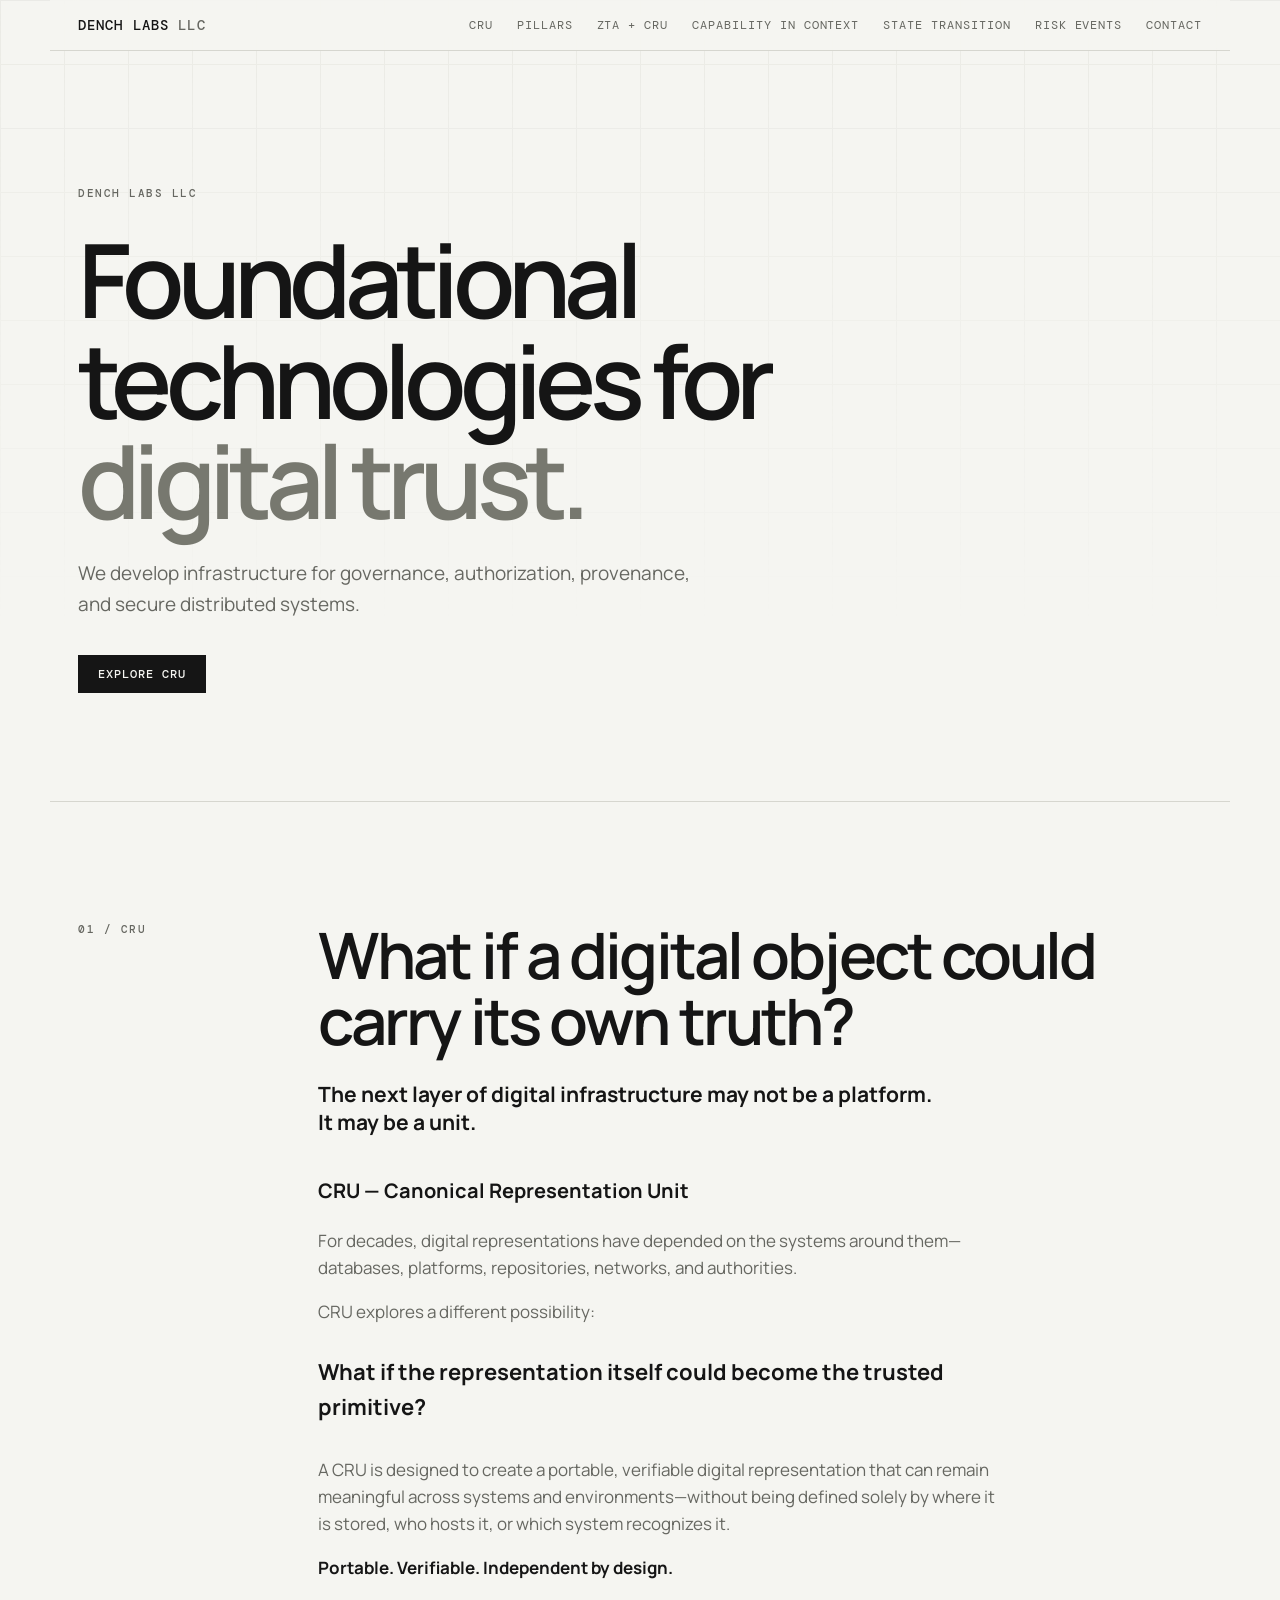
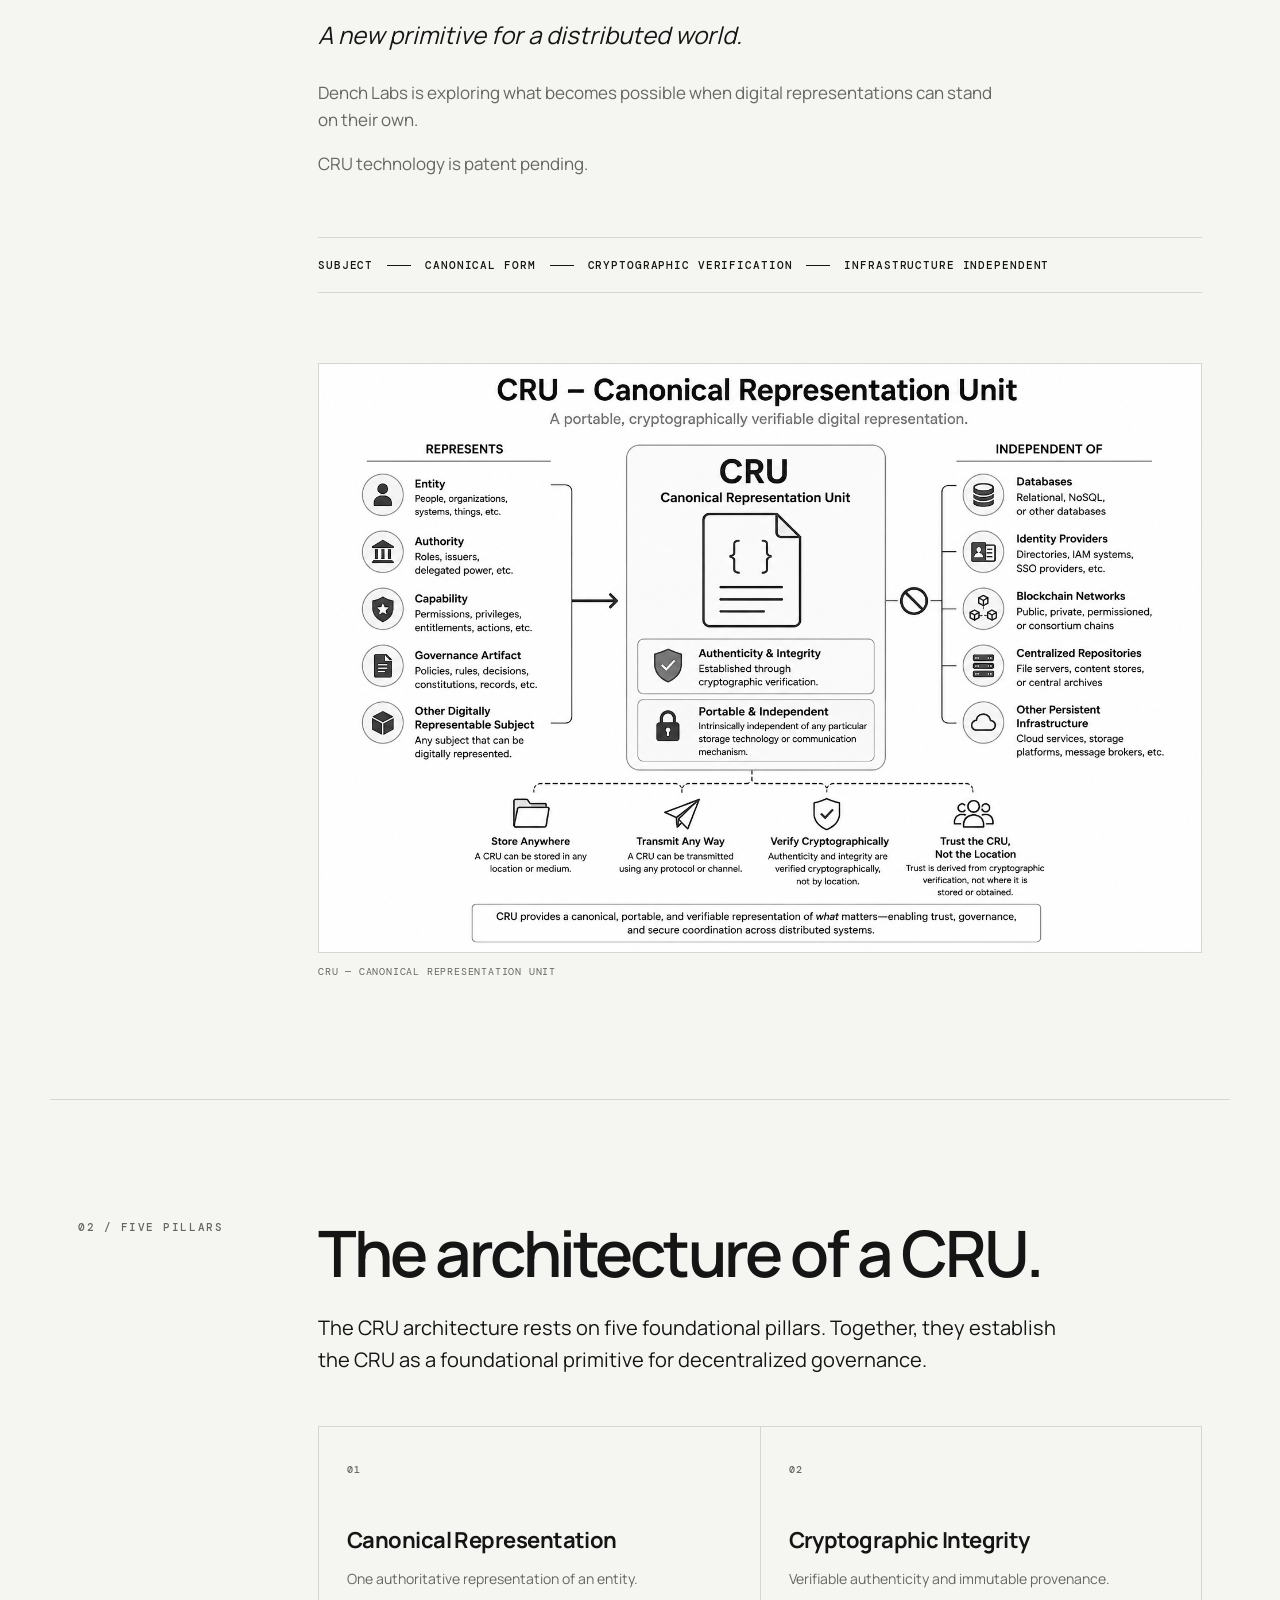
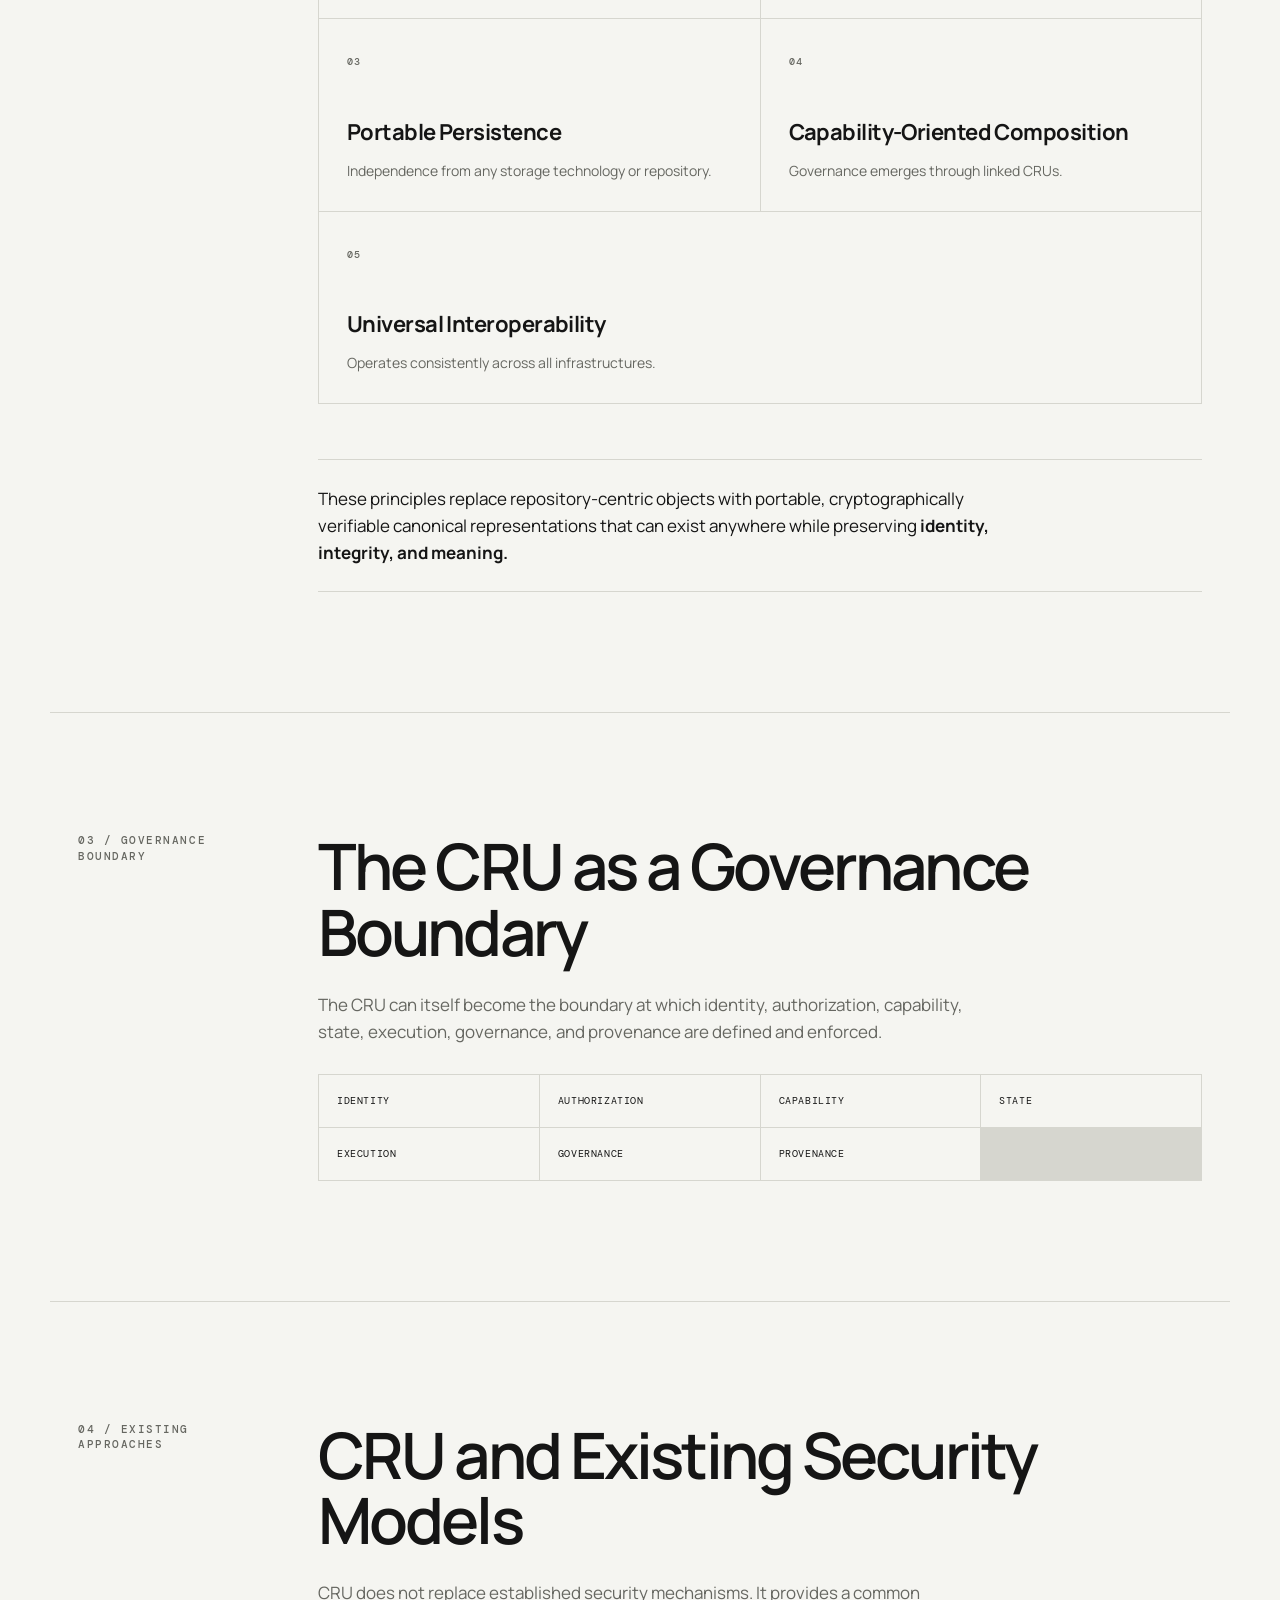
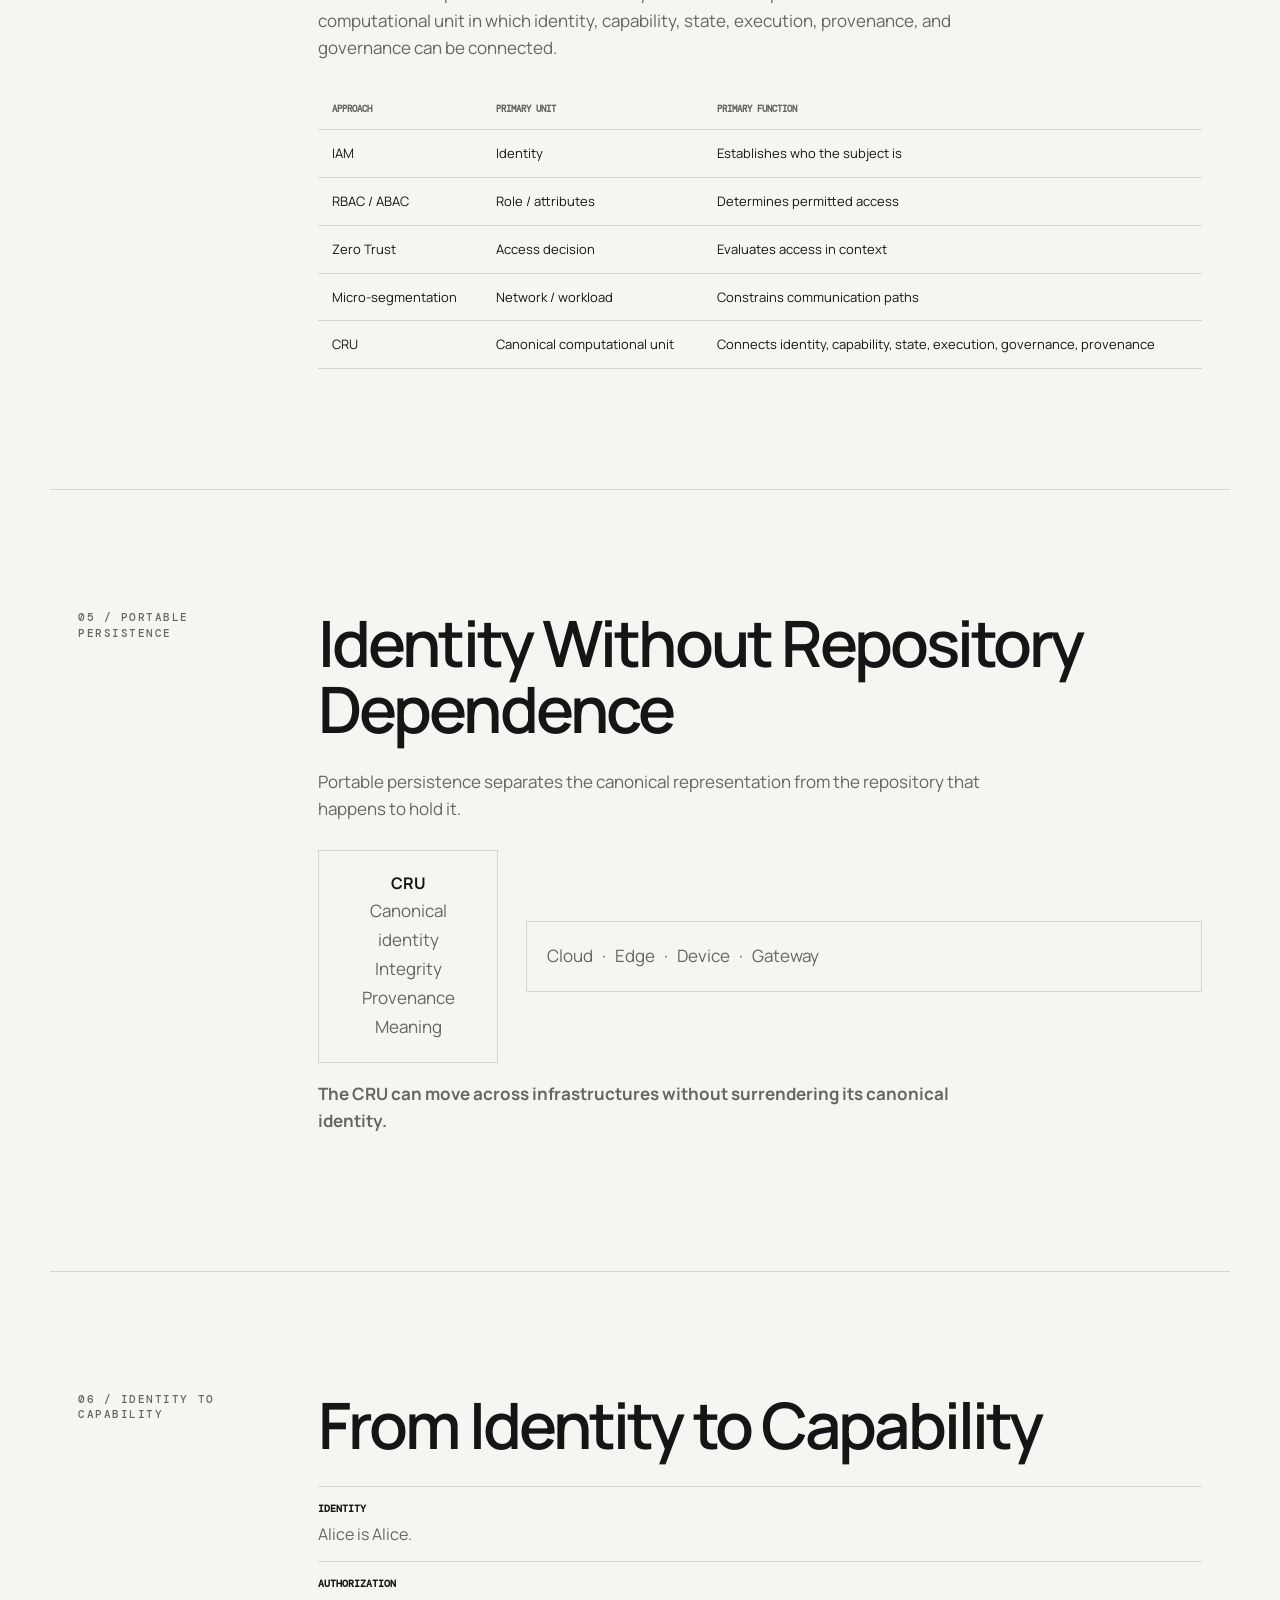
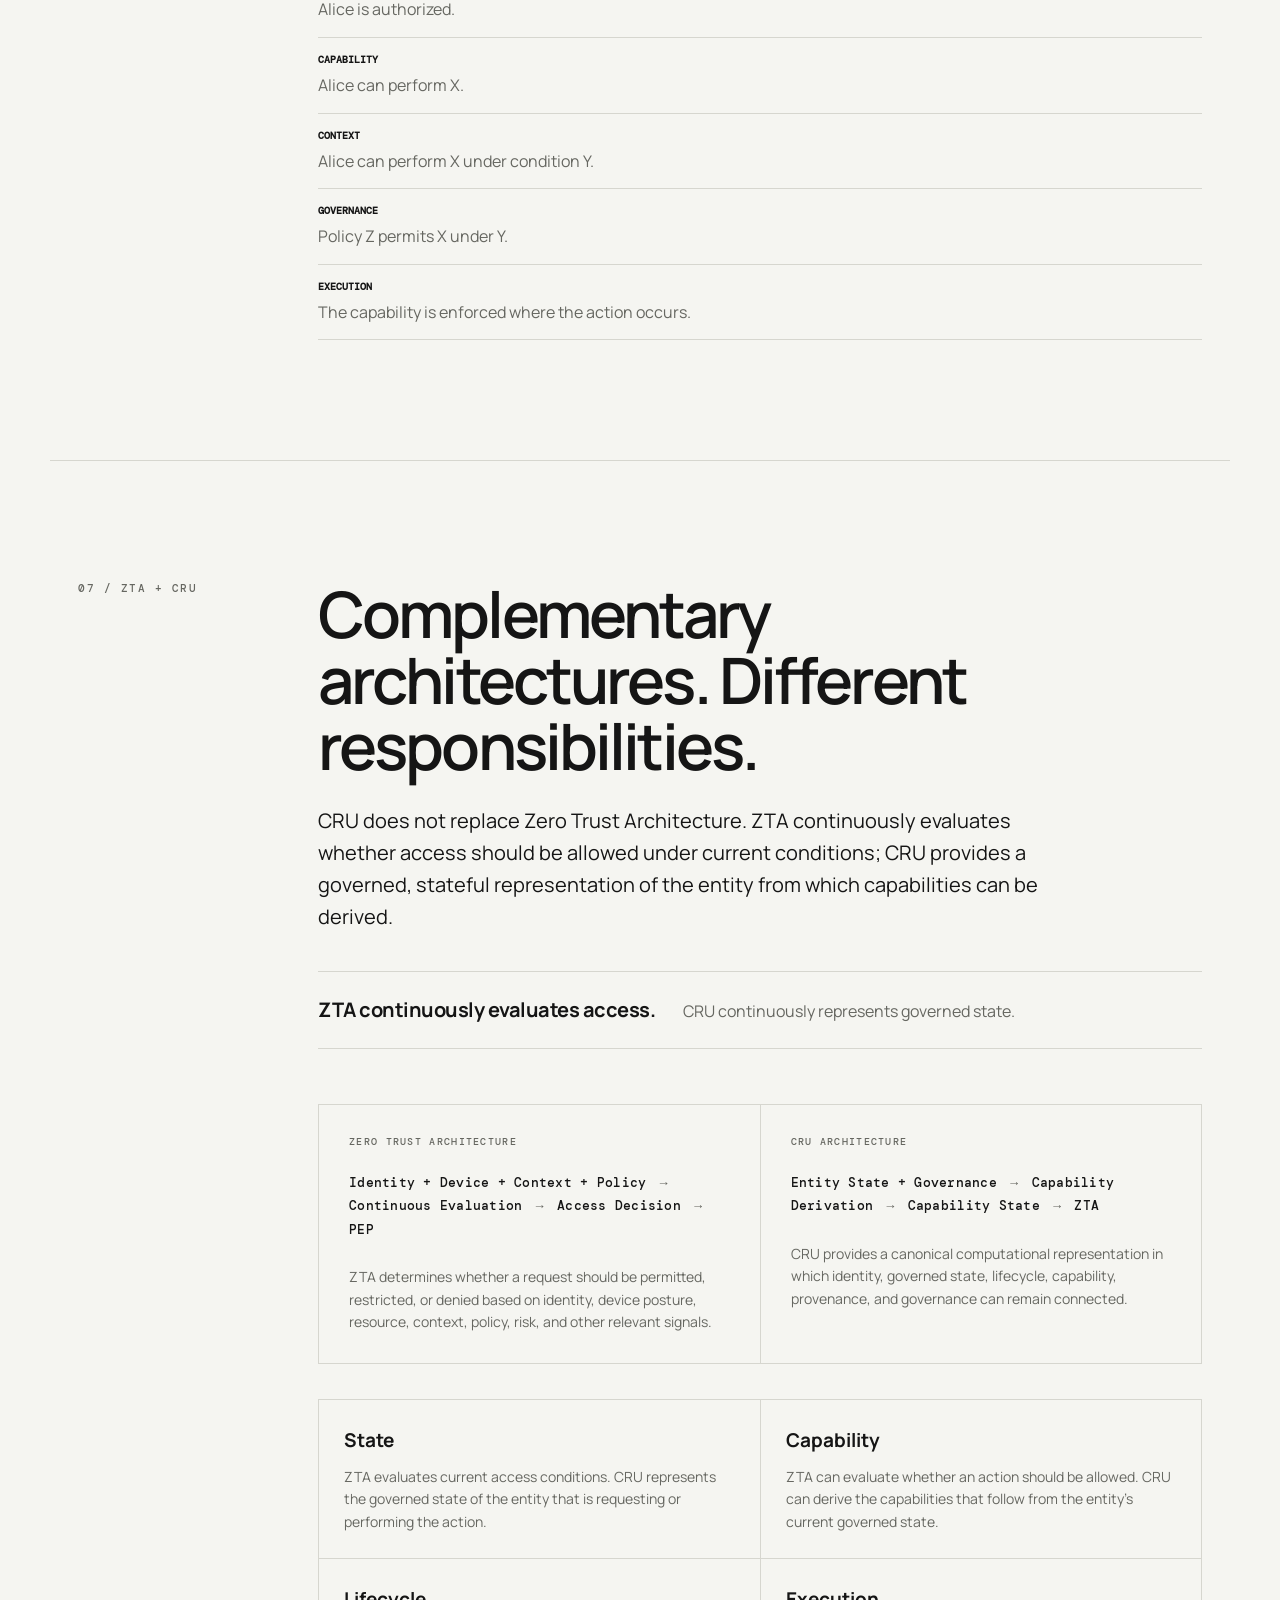
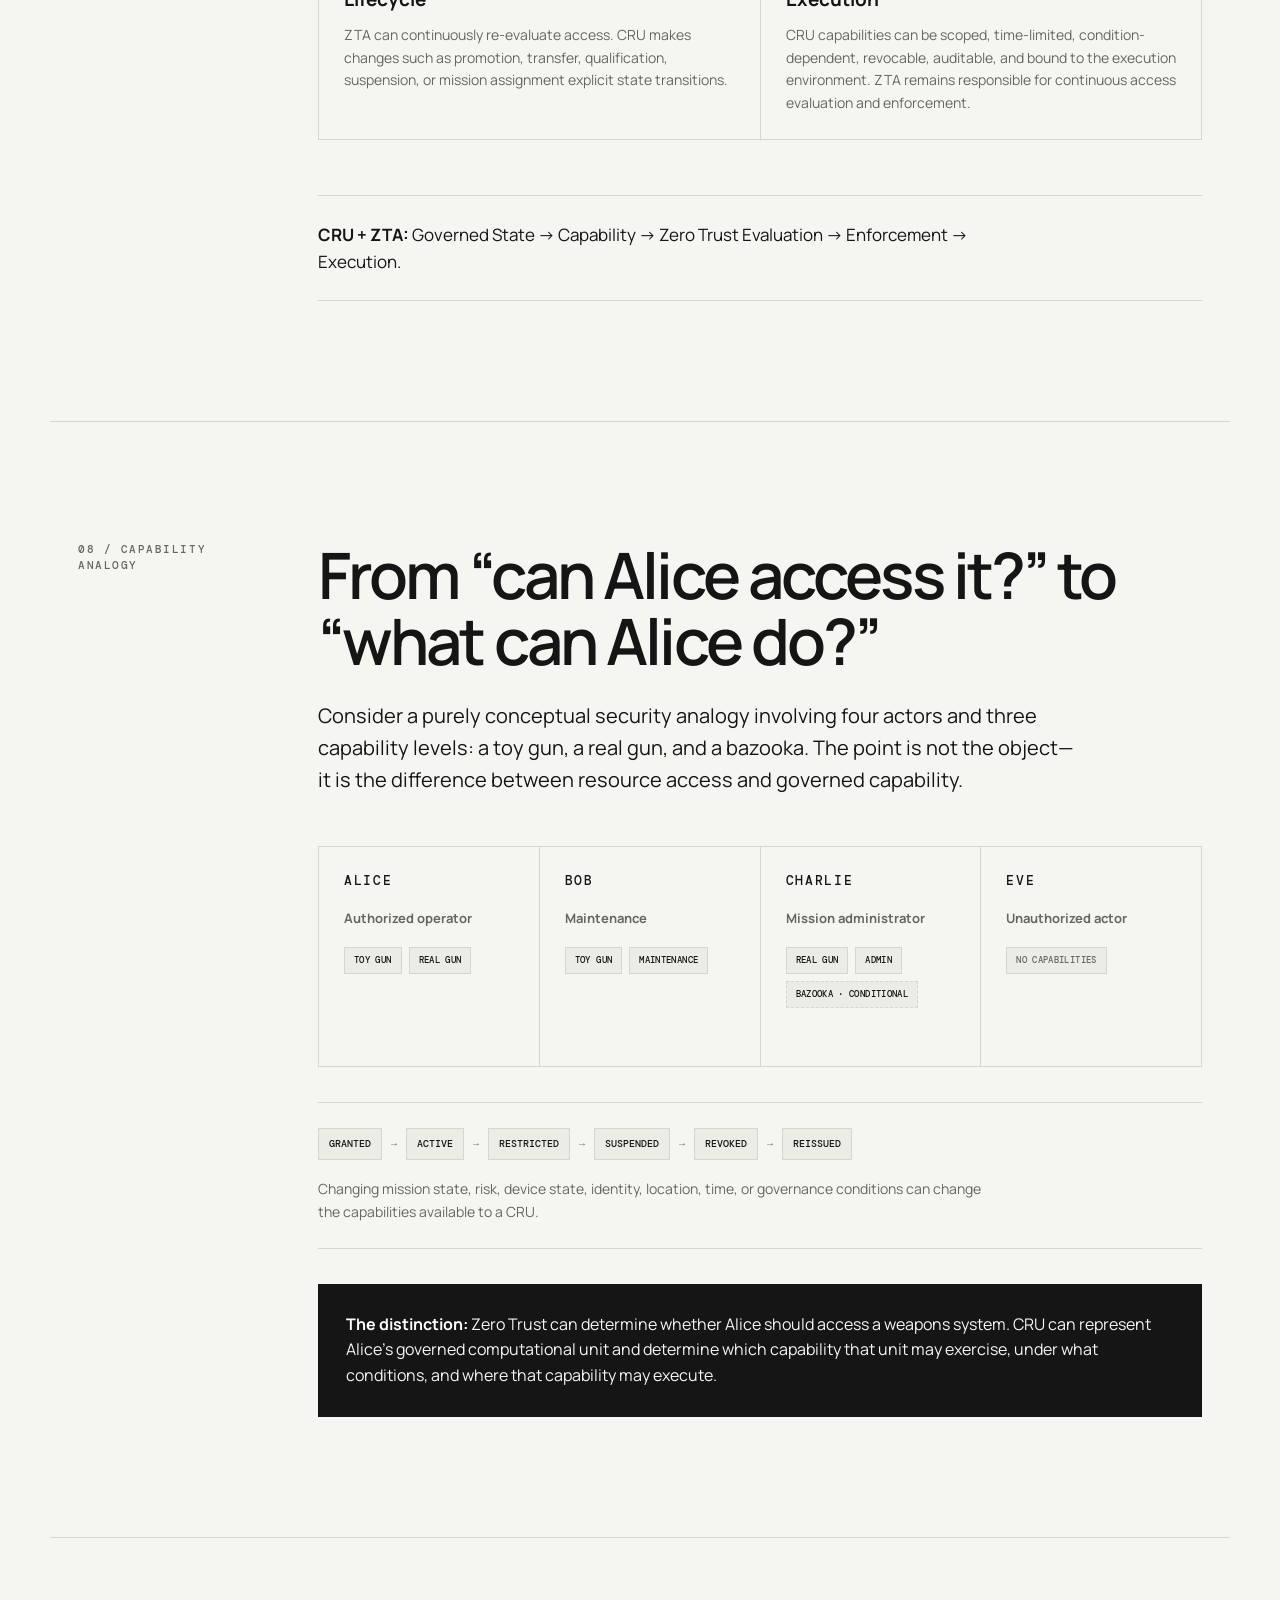
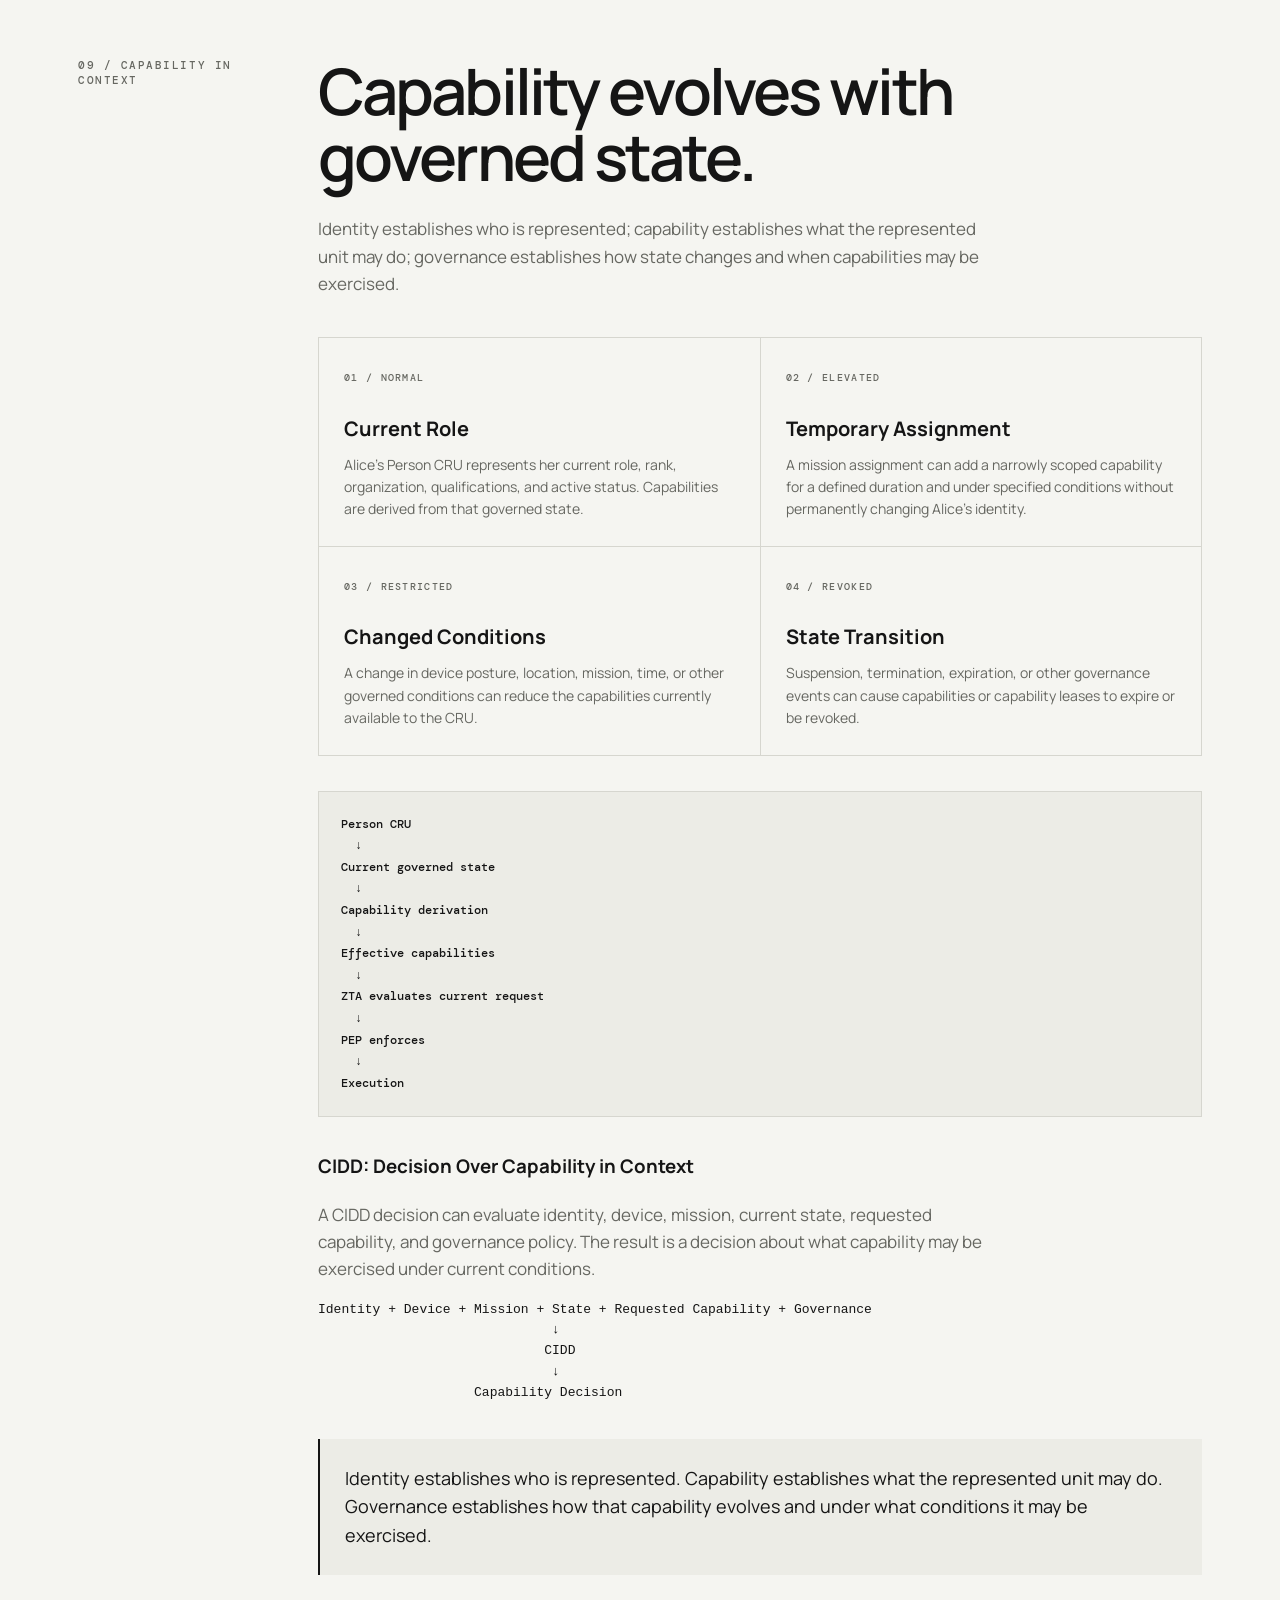
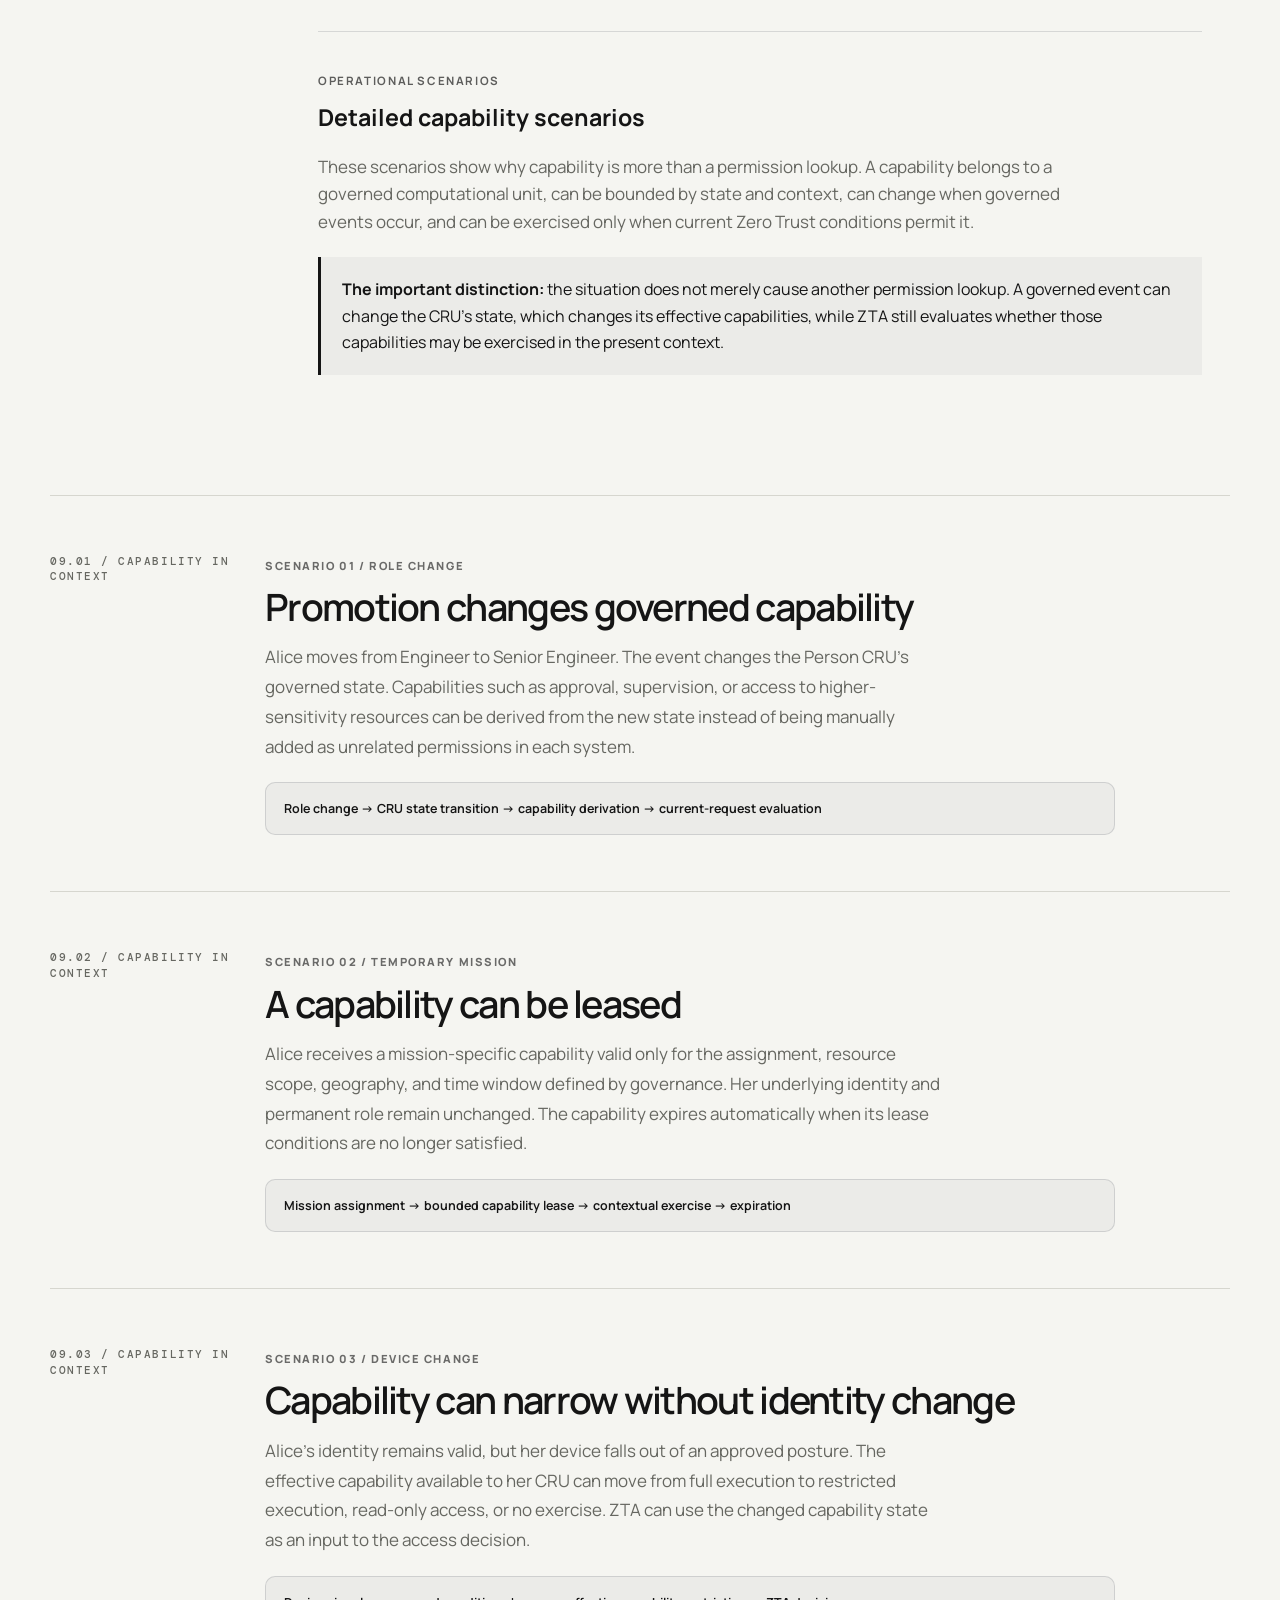
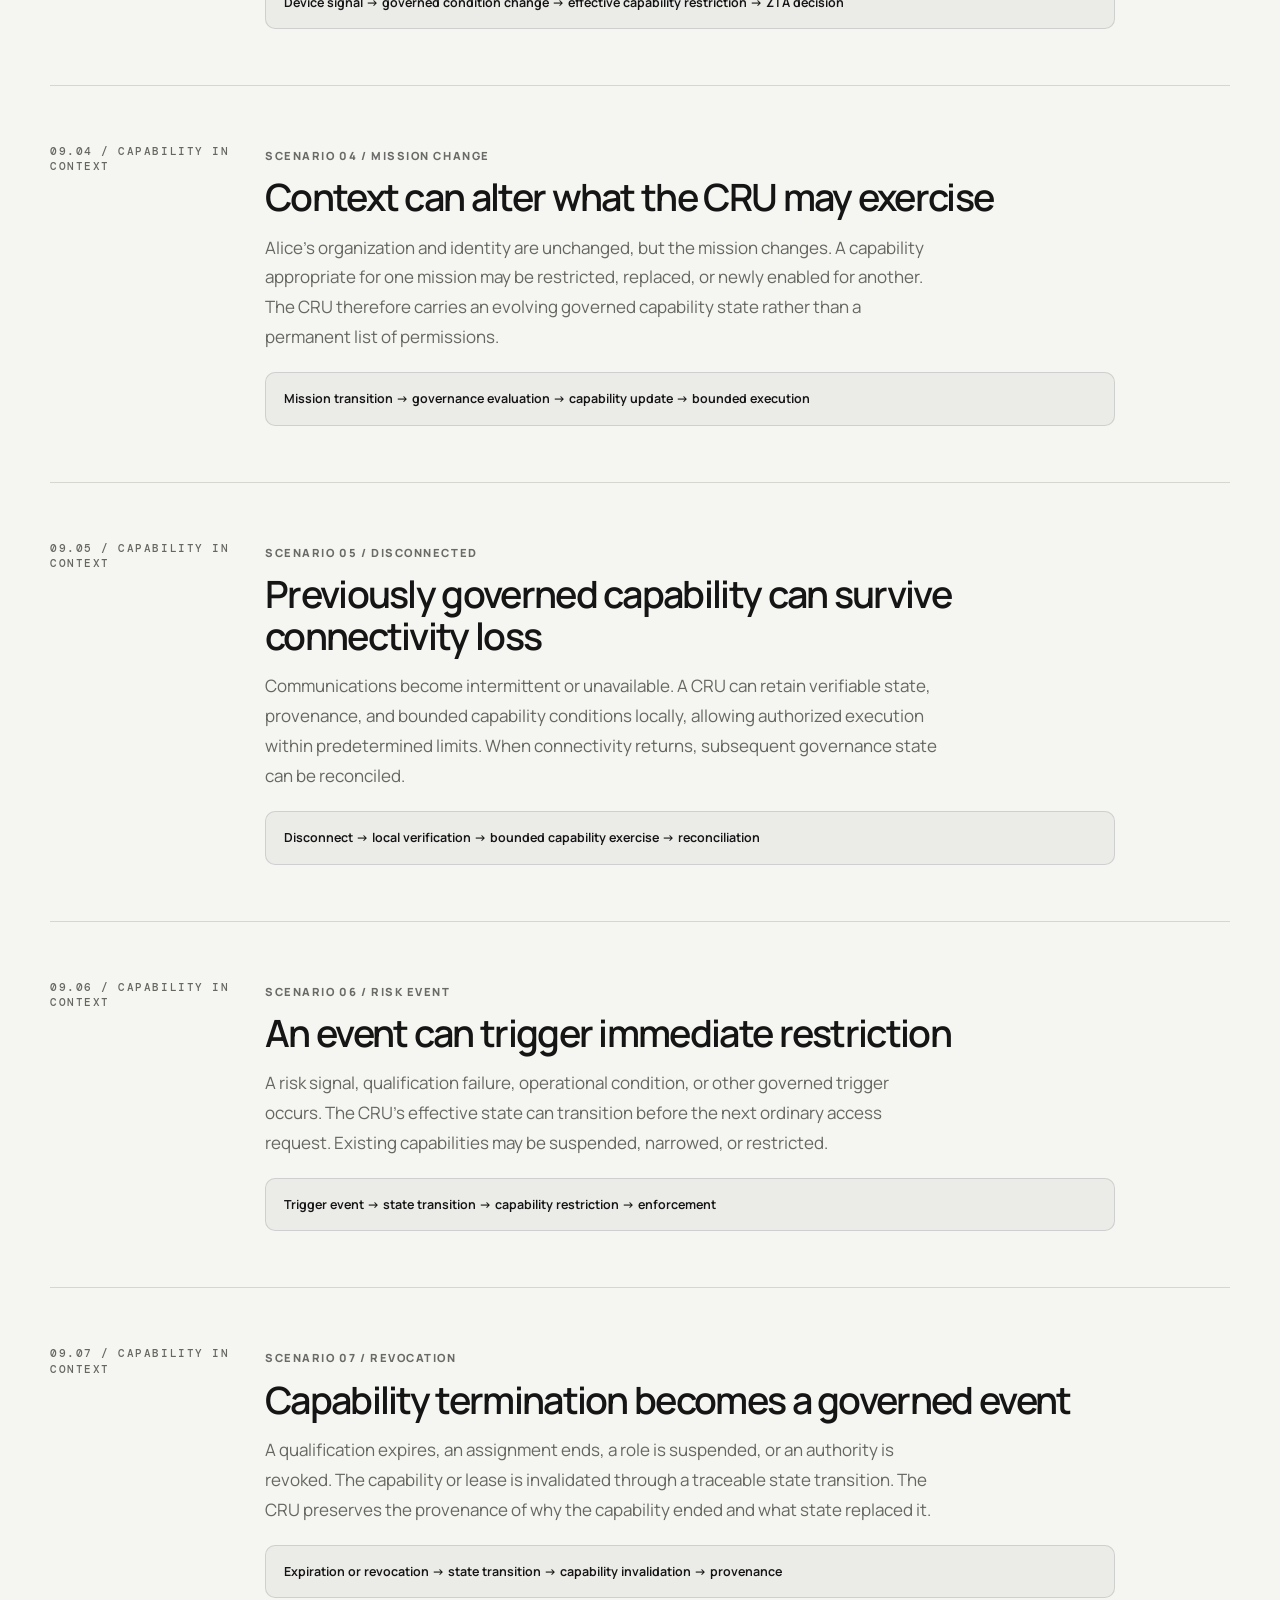
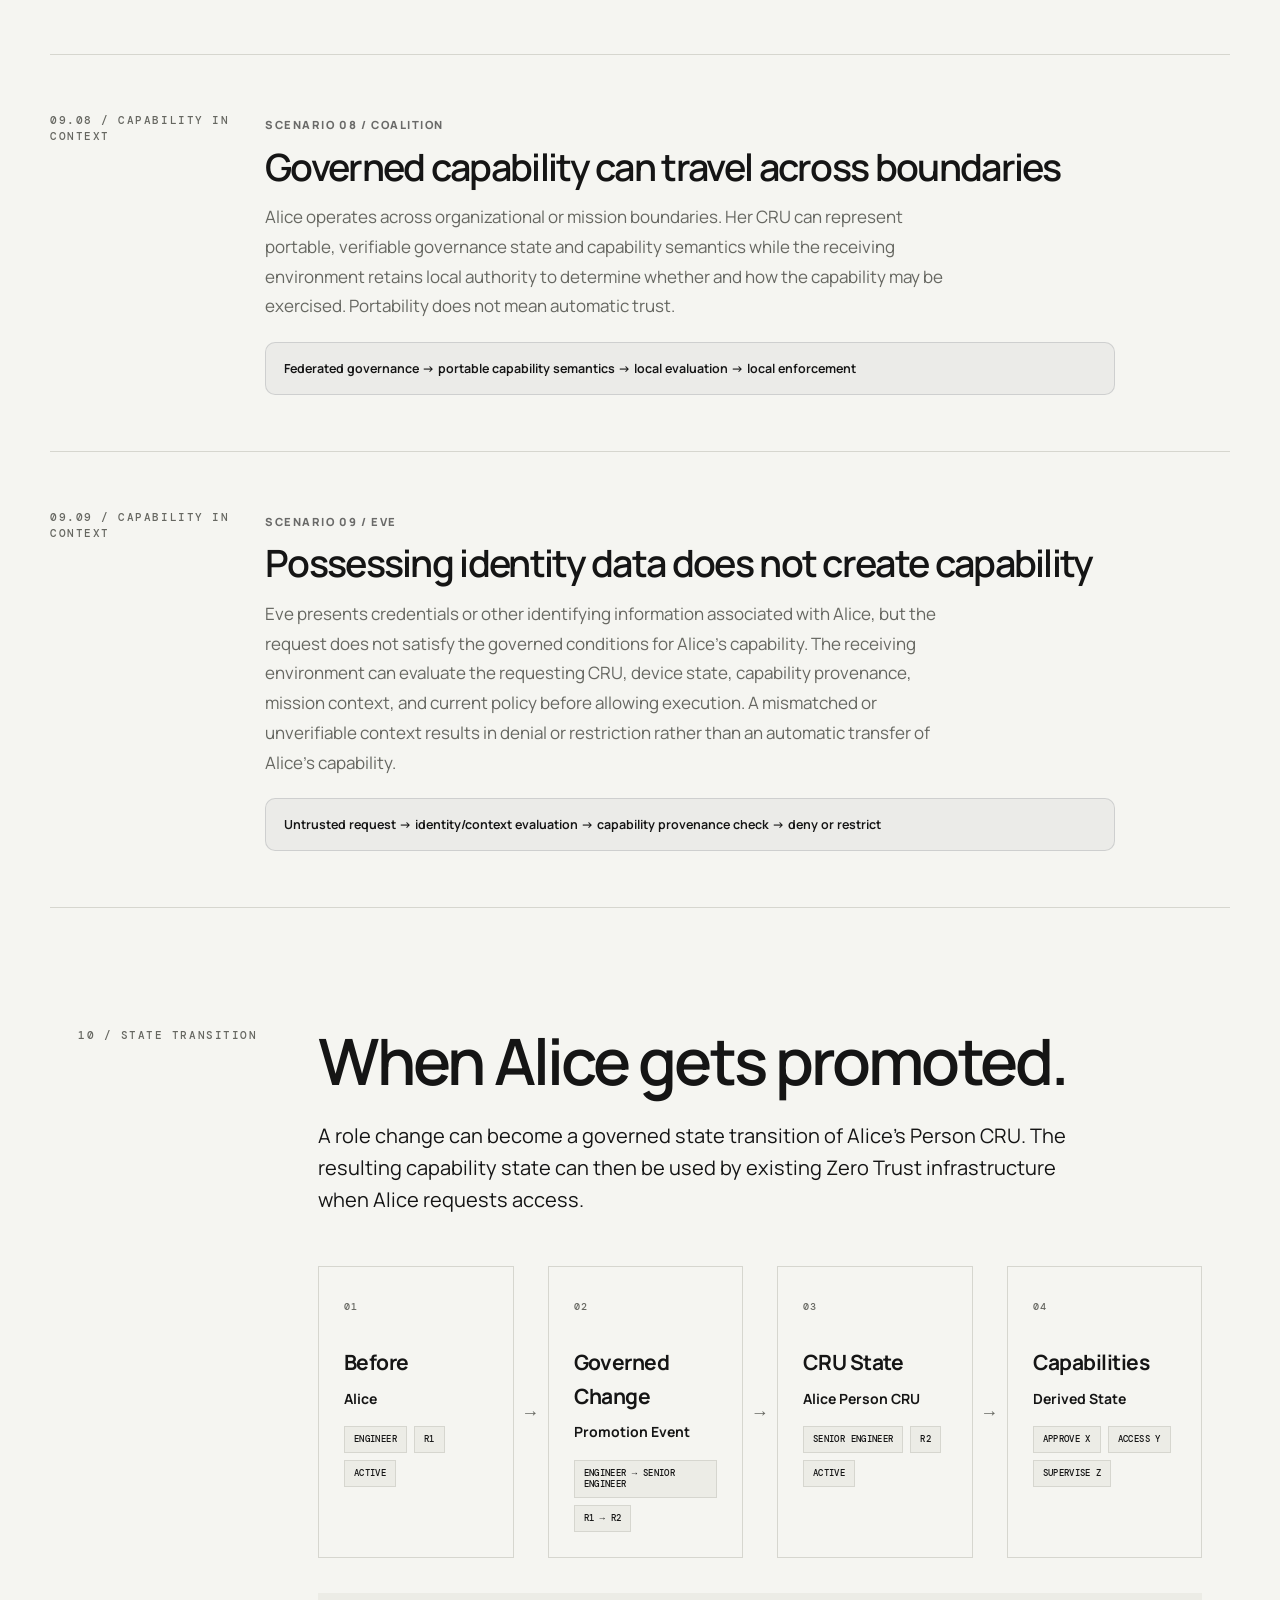
==== commit a12a668c: "updated section order" ====
--- a/index.html
+++ b/index.html
@@ -16,8 +16,6 @@
 <a href="#pillars">Pillars</a>
 <a href="#zero-trust">ZTA + CRU</a>
 <a href="#capability-scenarios">Capability in Context</a><a href="#alice-promotion">State Transition</a><a href="#risk-events">Risk Events</a>
-
-
 <a href="#contact">Contact</a>
 </nav>
 </header>
@@ -89,8 +87,61 @@
 </div>
 </div>
 </section>
-<section class="section comparison" id="zero-trust">
-<div class="section-label">03 / ZTA + CRU</div>
+
+<section class="section" id="cru-governance-boundary">
+<div class="section-label">03 / GOVERNANCE BOUNDARY</div>
+<div class="content">
+<h2>The CRU as a Governance Boundary</h2>
+<p>The CRU can itself become the boundary at which identity, authorization, capability, state, execution, governance, and provenance are defined and enforced.</p>
+<div class="native-list-grid">
+<div>Identity</div><div>Authorization</div><div>Capability</div><div>State</div>
+<div>Execution</div><div>Governance</div><div>Provenance</div>
+</div>
+</div>
+</section>
+<section class="section" id="cru-vs-existing">
+<div class="section-label">04 / EXISTING APPROACHES</div>
+<div class="content">
+<h2>CRU and Existing Security Models</h2>
+<p>CRU does not replace established security mechanisms. It provides a common computational unit in which identity, capability, state, execution, provenance, and governance can be connected.</p>
+<table class="native-compare">
+<thead><tr><th>Approach</th><th>Primary Unit</th><th>Primary Function</th></tr></thead>
+<tbody>
+<tr><td>IAM</td><td>Identity</td><td>Establishes who the subject is</td></tr>
+<tr><td>RBAC / ABAC</td><td>Role / attributes</td><td>Determines permitted access</td></tr>
+<tr><td>Zero Trust</td><td>Access decision</td><td>Evaluates access in context</td></tr>
+<tr><td>Micro-segmentation</td><td>Network / workload</td><td>Constrains communication paths</td></tr>
+<tr><td>CRU</td><td>Canonical computational unit</td><td>Connects identity, capability, state, execution, governance, provenance</td></tr>
+</tbody></table>
+</div>
+</section>
+<section class="section" id="cru-portable-persistence">
+<div class="section-label">05 / PORTABLE PERSISTENCE</div>
+<div class="content">
+<h2>Identity Without Repository Dependence</h2>
+<p>Portable persistence separates the canonical representation from the repository that happens to hold it.</p>
+<div class="native-persistence">
+<div><strong>CRU</strong><p>Canonical identity<br/>Integrity<br/>Provenance<br/>Meaning</p></div>
+<div><p>Cloud   ·   Edge   ·   Device   ·   Gateway</p></div>
+</div>
+<p><strong>The CRU can move across infrastructures without surrendering its canonical identity.</strong></p>
+</div>
+</section>
+<section class="section" id="identity-to-capability">
+<div class="section-label">06 / IDENTITY TO CAPABILITY</div>
+<div class="content">
+<h2>From Identity to Capability</h2>
+<ol class="native-sequence">
+<li><strong>Identity</strong><span>Alice is Alice.</span></li>
+<li><strong>Authorization</strong><span>Alice is authorized.</span></li>
+<li><strong>Capability</strong><span>Alice can perform X.</span></li>
+<li><strong>Context</strong><span>Alice can perform X under condition Y.</span></li>
+<li><strong>Governance</strong><span>Policy Z permits X under Y.</span></li>
+<li><strong>Execution</strong><span>The capability is enforced where the action occurs.</span></li>
+</ol>
+</div>
+</section><section class="section comparison" id="zero-trust">
+<div class="section-label">07 / ZTA + CRU</div>
 <div>
 <h2>Complementary architectures. Different responsibilities.</h2>
 <p class="comparison-lead">
@@ -126,7 +177,7 @@
 </div>
 </section>
 <section class="section analogy" id="analogy">
-<div class="section-label">04 / CAPABILITY ANALOGY</div>
+<div class="section-label">08 / CAPABILITY ANALOGY</div>
 <div>
 <h2>From “can Alice access it?” to “what can Alice do?”</h2>
 <p class="analogy-lead">
@@ -151,7 +202,7 @@
 </div>
 </section>
 <section class="section" id="capability-scenarios">
-<div class="section-label">05 / CAPABILITY IN CONTEXT</div>
+<div class="section-label">09 / CAPABILITY IN CONTEXT</div>
 <div>
 <h2>Capability evolves with governed state.</h2>
 <p>Identity establishes who is represented; capability establishes what the represented unit may do; governance establishes how state changes and when capabilities may be exercised.</p>
@@ -209,9 +260,9 @@
           </div>
 </div>
 </div>
-</section><section class="section scenario-detail" id="capability-scenario-01"><div><div class="section-label">05.01 / CAPABILITY IN CONTEXT</div><div><span class="scenario-kicker">SCENARIO 01 / ROLE CHANGE</span><h2>Promotion changes governed capability</h2><p class="scenario-detail-copy">Alice moves from Engineer to Senior Engineer. The event changes the Person CRU's governed state. Capabilities such as approval, supervision, or access to higher-sensitivity resources can be derived from the new state instead of being manually added as unrelated permissions in each system.</p><div class="scenario-chain scenario-detail-chain">Role change → CRU state transition → capability derivation → current-request evaluation</div></div></div></section><section class="section scenario-detail" id="capability-scenario-02"><div><div class="section-label">05.02 / CAPABILITY IN CONTEXT</div><div><span class="scenario-kicker">SCENARIO 02 / TEMPORARY MISSION</span><h2>A capability can be leased</h2><p class="scenario-detail-copy">Alice receives a mission-specific capability valid only for the assignment, resource scope, geography, and time window defined by governance. Her underlying identity and permanent role remain unchanged. The capability expires automatically when its lease conditions are no longer satisfied.</p><div class="scenario-chain scenario-detail-chain">Mission assignment → bounded capability lease → contextual exercise → expiration</div></div></div></section><section class="section scenario-detail" id="capability-scenario-03"><div><div class="section-label">05.03 / CAPABILITY IN CONTEXT</div><div><span class="scenario-kicker">SCENARIO 03 / DEVICE CHANGE</span><h2>Capability can narrow without identity change</h2><p class="scenario-detail-copy">Alice's identity remains valid, but her device falls out of an approved posture. The effective capability available to her CRU can move from full execution to restricted execution, read-only access, or no exercise. ZTA can use the changed capability state as an input to the access decision.</p><div class="scenario-chain scenario-detail-chain">Device signal → governed condition change → effective capability restriction → ZTA decision</div></div></div></section><section class="section scenario-detail" id="capability-scenario-04"><div><div class="section-label">05.04 / CAPABILITY IN CONTEXT</div><div><span class="scenario-kicker">SCENARIO 04 / MISSION CHANGE</span><h2>Context can alter what the CRU may exercise</h2><p class="scenario-detail-copy">Alice's organization and identity are unchanged, but the mission changes. A capability appropriate for one mission may be restricted, replaced, or newly enabled for another. The CRU therefore carries an evolving governed capability state rather than a permanent list of permissions.</p><div class="scenario-chain scenario-detail-chain">Mission transition → governance evaluation → capability update → bounded execution</div></div></div></section><section class="section scenario-detail" id="capability-scenario-05"><div><div class="section-label">05.05 / CAPABILITY IN CONTEXT</div><div><span class="scenario-kicker">SCENARIO 05 / DISCONNECTED</span><h2>Previously governed capability can survive connectivity loss</h2><p class="scenario-detail-copy">Communications become intermittent or unavailable. A CRU can retain verifiable state, provenance, and bounded capability conditions locally, allowing authorized execution within predetermined limits. When connectivity returns, subsequent governance state can be reconciled.</p><div class="scenario-chain scenario-detail-chain">Disconnect → local verification → bounded capability exercise → reconciliation</div></div></div></section><section class="section scenario-detail" id="capability-scenario-06"><div><div class="section-label">05.06 / CAPABILITY IN CONTEXT</div><div><span class="scenario-kicker">SCENARIO 06 / RISK EVENT</span><h2>An event can trigger immediate restriction</h2><p class="scenario-detail-copy">A risk signal, qualification failure, operational condition, or other governed trigger occurs. The CRU's effective state can transition before the next ordinary access request. Existing capabilities may be suspended, narrowed, or restricted.</p><div class="scenario-chain scenario-detail-chain">Trigger event → state transition → capability restriction → enforcement</div></div></div></section><section class="section scenario-detail" id="capability-scenario-07"><div><div class="section-label">05.07 / CAPABILITY IN CONTEXT</div><div><span class="scenario-kicker">SCENARIO 07 / REVOCATION</span><h2>Capability termination becomes a governed event</h2><p class="scenario-detail-copy">A qualification expires, an assignment ends, a role is suspended, or an authority is revoked. The capability or lease is invalidated through a traceable state transition. The CRU preserves the provenance of why the capability ended and what state replaced it.</p><div class="scenario-chain scenario-detail-chain">Expiration or revocation → state transition → capability invalidation → provenance</div></div></div></section><section class="section scenario-detail" id="capability-scenario-08"><div><div class="section-label">05.08 / CAPABILITY IN CONTEXT</div><div><span class="scenario-kicker">SCENARIO 08 / COALITION</span><h2>Governed capability can travel across boundaries</h2><p class="scenario-detail-copy">Alice operates across organizational or mission boundaries. Her CRU can represent portable, verifiable governance state and capability semantics while the receiving environment retains local authority to determine whether and how the capability may be exercised. Portability does not mean automatic trust.</p><div class="scenario-chain scenario-detail-chain">Federated governance → portable capability semantics → local evaluation → local enforcement</div></div></div></section><section class="section scenario-detail" id="capability-scenario-09"><div><div class="section-label">05.09 / CAPABILITY IN CONTEXT</div><div><span class="scenario-kicker">SCENARIO 09 / EVE</span><h2>Possessing identity data does not create capability</h2><p class="scenario-detail-copy">Eve presents credentials or other identifying information associated with Alice, but the request does not satisfy the governed conditions for Alice's capability. The receiving environment can evaluate the requesting CRU, device state, capability provenance, mission context, and current policy before allowing execution. A mismatched or unverifiable context results in denial or restriction rather than an automatic transfer of Alice's capability.</p><div class="scenario-chain scenario-detail-chain">Untrusted request → identity/context evaluation → capability provenance check → deny or restrict</div></div></div></section>
+</section><section class="section scenario-detail" id="capability-scenario-01"><div><div class="section-label">09.01 / CAPABILITY IN CONTEXT</div><div><span class="scenario-kicker">SCENARIO 01 / ROLE CHANGE</span><h2>Promotion changes governed capability</h2><p class="scenario-detail-copy">Alice moves from Engineer to Senior Engineer. The event changes the Person CRU's governed state. Capabilities such as approval, supervision, or access to higher-sensitivity resources can be derived from the new state instead of being manually added as unrelated permissions in each system.</p><div class="scenario-chain scenario-detail-chain">Role change → CRU state transition → capability derivation → current-request evaluation</div></div></div></section><section class="section scenario-detail" id="capability-scenario-02"><div><div class="section-label">09.02 / CAPABILITY IN CONTEXT</div><div><span class="scenario-kicker">SCENARIO 02 / TEMPORARY MISSION</span><h2>A capability can be leased</h2><p class="scenario-detail-copy">Alice receives a mission-specific capability valid only for the assignment, resource scope, geography, and time window defined by governance. Her underlying identity and permanent role remain unchanged. The capability expires automatically when its lease conditions are no longer satisfied.</p><div class="scenario-chain scenario-detail-chain">Mission assignment → bounded capability lease → contextual exercise → expiration</div></div></div></section><section class="section scenario-detail" id="capability-scenario-03"><div><div class="section-label">09.03 / CAPABILITY IN CONTEXT</div><div><span class="scenario-kicker">SCENARIO 03 / DEVICE CHANGE</span><h2>Capability can narrow without identity change</h2><p class="scenario-detail-copy">Alice's identity remains valid, but her device falls out of an approved posture. The effective capability available to her CRU can move from full execution to restricted execution, read-only access, or no exercise. ZTA can use the changed capability state as an input to the access decision.</p><div class="scenario-chain scenario-detail-chain">Device signal → governed condition change → effective capability restriction → ZTA decision</div></div></div></section><section class="section scenario-detail" id="capability-scenario-04"><div><div class="section-label">09.04 / CAPABILITY IN CONTEXT</div><div><span class="scenario-kicker">SCENARIO 04 / MISSION CHANGE</span><h2>Context can alter what the CRU may exercise</h2><p class="scenario-detail-copy">Alice's organization and identity are unchanged, but the mission changes. A capability appropriate for one mission may be restricted, replaced, or newly enabled for another. The CRU therefore carries an evolving governed capability state rather than a permanent list of permissions.</p><div class="scenario-chain scenario-detail-chain">Mission transition → governance evaluation → capability update → bounded execution</div></div></div></section><section class="section scenario-detail" id="capability-scenario-05"><div><div class="section-label">09.05 / CAPABILITY IN CONTEXT</div><div><span class="scenario-kicker">SCENARIO 05 / DISCONNECTED</span><h2>Previously governed capability can survive connectivity loss</h2><p class="scenario-detail-copy">Communications become intermittent or unavailable. A CRU can retain verifiable state, provenance, and bounded capability conditions locally, allowing authorized execution within predetermined limits. When connectivity returns, subsequent governance state can be reconciled.</p><div class="scenario-chain scenario-detail-chain">Disconnect → local verification → bounded capability exercise → reconciliation</div></div></div></section><section class="section scenario-detail" id="capability-scenario-06"><div><div class="section-label">09.06 / CAPABILITY IN CONTEXT</div><div><span class="scenario-kicker">SCENARIO 06 / RISK EVENT</span><h2>An event can trigger immediate restriction</h2><p class="scenario-detail-copy">A risk signal, qualification failure, operational condition, or other governed trigger occurs. The CRU's effective state can transition before the next ordinary access request. Existing capabilities may be suspended, narrowed, or restricted.</p><div class="scenario-chain scenario-detail-chain">Trigger event → state transition → capability restriction → enforcement</div></div></div></section><section class="section scenario-detail" id="capability-scenario-07"><div><div class="section-label">09.07 / CAPABILITY IN CONTEXT</div><div><span class="scenario-kicker">SCENARIO 07 / REVOCATION</span><h2>Capability termination becomes a governed event</h2><p class="scenario-detail-copy">A qualification expires, an assignment ends, a role is suspended, or an authority is revoked. The capability or lease is invalidated through a traceable state transition. The CRU preserves the provenance of why the capability ended and what state replaced it.</p><div class="scenario-chain scenario-detail-chain">Expiration or revocation → state transition → capability invalidation → provenance</div></div></div></section><section class="section scenario-detail" id="capability-scenario-08"><div><div class="section-label">09.08 / CAPABILITY IN CONTEXT</div><div><span class="scenario-kicker">SCENARIO 08 / COALITION</span><h2>Governed capability can travel across boundaries</h2><p class="scenario-detail-copy">Alice operates across organizational or mission boundaries. Her CRU can represent portable, verifiable governance state and capability semantics while the receiving environment retains local authority to determine whether and how the capability may be exercised. Portability does not mean automatic trust.</p><div class="scenario-chain scenario-detail-chain">Federated governance → portable capability semantics → local evaluation → local enforcement</div></div></div></section><section class="section scenario-detail" id="capability-scenario-09"><div><div class="section-label">09.09 / CAPABILITY IN CONTEXT</div><div><span class="scenario-kicker">SCENARIO 09 / EVE</span><h2>Possessing identity data does not create capability</h2><p class="scenario-detail-copy">Eve presents credentials or other identifying information associated with Alice, but the request does not satisfy the governed conditions for Alice's capability. The receiving environment can evaluate the requesting CRU, device state, capability provenance, mission context, and current policy before allowing execution. A mismatched or unverifiable context results in denial or restriction rather than an automatic transfer of Alice's capability.</p><div class="scenario-chain scenario-detail-chain">Untrusted request → identity/context evaluation → capability provenance check → deny or restrict</div></div></div></section>
 <section class="section promotion" id="alice-promotion">
-<div class="section-label">06 / STATE TRANSITION</div>
+<div class="section-label">10 / STATE TRANSITION</div>
 <div>
 <h2>When Alice gets promoted.</h2>
 <p class="promotion-lead">
@@ -262,7 +313,7 @@
 </div>
 </div>
 </section><section class="section" id="risk-events">
-<div class="section-label">07 / RISK EVENTS</div>
+<div class="section-label">11 / RISK EVENTS</div>
 <div>
 <h2>Risk events can change the governed situation.</h2>
 <p>A risk event is a governed signal or condition that may require the CRU to change state, narrow a capability, suspend an operation, or require renewed verification. The event is distinct from the authorization decision: it changes the conditions under which subsequent decisions are made.</p>
@@ -290,67 +341,13 @@
           </div>
 </div>
 </div>
-</section><section class="section scenario-detail risk-detail" id="risk-scenario-01"><div><div class="section-label">07.01 / RISK EVENT</div><div><span class="scenario-kicker">EVENT 01 / DEVICE</span><h2>Device compromise signal</h2><p class="scenario-detail-copy">A device begins reporting a posture inconsistent with policy. The event can cause the associated CRU's effective capability state to move from normal execution to restricted or suspended operation.</p><div class="scenario-chain scenario-detail-chain">Posture signal → risk event → capability restriction → next request evaluated in new state</div></div></div></section><section class="section scenario-detail risk-detail" id="risk-scenario-02"><div><div class="section-label">07.02 / RISK EVENT</div><div><span class="scenario-kicker">EVENT 02 / MISSION</span><h2>Mission conditions change</h2><p class="scenario-detail-copy">A mission changes phase, objective, location, or operating conditions. A capability that was appropriate for the prior context may become unavailable, narrowed, or replaced without changing the underlying identity.</p><div class="scenario-chain scenario-detail-chain">Mission event → governed condition change → capability re-evaluation → bounded execution</div></div></div></section><section class="section scenario-detail risk-detail" id="risk-scenario-03"><div><div class="section-label">07.03 / RISK EVENT</div><div><span class="scenario-kicker">EVENT 03 / QUALIFICATION</span><h2>Qualification expires</h2><p class="scenario-detail-copy">A certification, training qualification, or other prerequisite reaches its expiration condition. The event can invalidate a dependent capability through a traceable governance transition rather than relying on every downstream application to discover the change independently.</p><div class="scenario-chain scenario-detail-chain">Expiration → prerequisite invalidation → capability state change → enforcement</div></div></div></section><section class="section scenario-detail risk-detail" id="risk-scenario-04"><div><div class="section-label">07.04 / RISK EVENT</div><div><span class="scenario-kicker">EVENT 04 / THREAT</span><h2>Threat intelligence changes risk</h2><p class="scenario-detail-copy">A verified threat indicator or operational warning changes the risk context. Governance may require a capability to be narrowed, require additional conditions, or suspend exercise until the event is resolved.</p><div class="scenario-chain scenario-detail-chain">Threat signal → validated event → governed restriction → ZTA evaluates current context</div></div></div></section><section class="section scenario-detail risk-detail" id="risk-scenario-05"><div><div class="section-label">07.05 / RISK EVENT</div><div><span class="scenario-kicker">EVENT 05 / AUTHORITY</span><h2>Authority is revoked</h2><p class="scenario-detail-copy">An authorized governance action removes or suspends an authority. The revocation becomes part of the CRU's state and provenance, allowing relying systems to recognize the changed condition without treating the old capability as permanently valid.</p><div class="scenario-chain scenario-detail-chain">Revocation event → state transition → capability invalidation → provenance</div></div></div></section><section class="section scenario-detail risk-detail" id="risk-scenario-06"><div><div class="section-label">07.06 / RISK EVENT</div><div><span class="scenario-kicker">EVENT 06 / RECOVERY</span><h2>Risk condition is cleared</h2><p class="scenario-detail-copy">A previously restricted condition is resolved and validated. Governance can transition the CRU toward an appropriate state, but recovery does not automatically imply unrestricted access; current ZTA conditions still apply when a capability is exercised.</p><div class="scenario-chain scenario-detail-chain">Recovery signal → validation → state restoration → current-request evaluation</div></div></div></section>
-
+</section><section class="section scenario-detail risk-detail" id="risk-scenario-01"><div><div class="section-label">11.01 / RISK EVENT</div><div><span class="scenario-kicker">EVENT 01 / DEVICE</span><h2>Device compromise signal</h2><p class="scenario-detail-copy">A device begins reporting a posture inconsistent with policy. The event can cause the associated CRU's effective capability state to move from normal execution to restricted or suspended operation.</p><div class="scenario-chain scenario-detail-chain">Posture signal → risk event → capability restriction → next request evaluated in new state</div></div></div></section><section class="section scenario-detail risk-detail" id="risk-scenario-02"><div><div class="section-label">11.02 / RISK EVENT</div><div><span class="scenario-kicker">EVENT 02 / MISSION</span><h2>Mission conditions change</h2><p class="scenario-detail-copy">A mission changes phase, objective, location, or operating conditions. A capability that was appropriate for the prior context may become unavailable, narrowed, or replaced without changing the underlying identity.</p><div class="scenario-chain scenario-detail-chain">Mission event → governed condition change → capability re-evaluation → bounded execution</div></div></div></section><section class="section scenario-detail risk-detail" id="risk-scenario-03"><div><div class="section-label">11.03 / RISK EVENT</div><div><span class="scenario-kicker">EVENT 03 / QUALIFICATION</span><h2>Qualification expires</h2><p class="scenario-detail-copy">A certification, training qualification, or other prerequisite reaches its expiration condition. The event can invalidate a dependent capability through a traceable governance transition rather than relying on every downstream application to discover the change independently.</p><div class="scenario-chain scenario-detail-chain">Expiration → prerequisite invalidation → capability state change → enforcement</div></div></div></section><section class="section scenario-detail risk-detail" id="risk-scenario-04"><div><div class="section-label">11.04 / RISK EVENT</div><div><span class="scenario-kicker">EVENT 04 / THREAT</span><h2>Threat intelligence changes risk</h2><p class="scenario-detail-copy">A verified threat indicator or operational warning changes the risk context. Governance may require a capability to be narrowed, require additional conditions, or suspend exercise until the event is resolved.</p><div class="scenario-chain scenario-detail-chain">Threat signal → validated event → governed restriction → ZTA evaluates current context</div></div></div></section><section class="section scenario-detail risk-detail" id="risk-scenario-05"><div><div class="section-label">11.05 / RISK EVENT</div><div><span class="scenario-kicker">EVENT 05 / AUTHORITY</span><h2>Authority is revoked</h2><p class="scenario-detail-copy">An authorized governance action removes or suspends an authority. The revocation becomes part of the CRU's state and provenance, allowing relying systems to recognize the changed condition without treating the old capability as permanently valid.</p><div class="scenario-chain scenario-detail-chain">Revocation event → state transition → capability invalidation → provenance</div></div></div></section><section class="section scenario-detail risk-detail" id="risk-scenario-06"><div><div class="section-label">11.06 / RISK EVENT</div><div><span class="scenario-kicker">EVENT 06 / RECOVERY</span><h2>Risk condition is cleared</h2><p class="scenario-detail-copy">A previously restricted condition is resolved and validated. Governance can transition the CRU toward an appropriate state, but recovery does not automatically imply unrestricted access; current ZTA conditions still apply when a capability is exercised.</p><div class="scenario-chain scenario-detail-chain">Recovery signal → validation → state restoration → current-request evaluation</div></div></div></section>
 <section class="section" id="cru-lifecycle">
-<div class="section-label">08 / CRU LIFECYCLE</div>
+<div class="section-label">12 / CRU LIFECYCLE</div>
 <div>
 <h2>A Living Computational Unit</h2>
 <p>A CRU is not merely a static record. Its identity, capabilities, state, provenance, and governance can persist while its operational condition evolves.</p>
 <div class="cru-lifecycle-flow"><span>Create</span><b>→</b><span>Bind</span><b>→</b><span>Govern</span><b>→</b><span>Execute</span><b>→</b><span>Evolve</span><b>→</b><span>Revoke</span><b>→</b><span>Archive</span></div>
-</div>
-</section>
-<section class="section" id="cru-governance-boundary">
-<div class="section-label">09 / GOVERNANCE BOUNDARY</div>
-<div class="content">
-<h2>The CRU as a Governance Boundary</h2>
-<p>The CRU can itself become the boundary at which identity, authorization, capability, state, execution, governance, and provenance are defined and enforced.</p>
-<div class="native-list-grid">
-<div>Identity</div><div>Authorization</div><div>Capability</div><div>State</div>
-<div>Execution</div><div>Governance</div><div>Provenance</div>
-</div>
-</div>
-</section>
-<section class="section" id="cru-vs-existing">
-<div class="section-label">10 / EXISTING APPROACHES</div>
-<div class="content">
-<h2>CRU and Existing Security Models</h2>
-<p>CRU does not replace established security mechanisms. It provides a common computational unit in which identity, capability, state, execution, provenance, and governance can be connected.</p>
-<table class="native-compare">
-<thead><tr><th>Approach</th><th>Primary Unit</th><th>Primary Function</th></tr></thead>
-<tbody>
-<tr><td>IAM</td><td>Identity</td><td>Establishes who the subject is</td></tr>
-<tr><td>RBAC / ABAC</td><td>Role / attributes</td><td>Determines permitted access</td></tr>
-<tr><td>Zero Trust</td><td>Access decision</td><td>Evaluates access in context</td></tr>
-<tr><td>Micro-segmentation</td><td>Network / workload</td><td>Constrains communication paths</td></tr>
-<tr><td>CRU</td><td>Canonical computational unit</td><td>Connects identity, capability, state, execution, governance, provenance</td></tr>
-</tbody></table>
-</div>
-</section>
-<section class="section" id="cru-portable-persistence">
-<div class="section-label">11 / PORTABLE PERSISTENCE</div>
-<div class="content">
-<h2>Identity Without Repository Dependence</h2>
-<p>Portable persistence separates the canonical representation from the repository that happens to hold it.</p>
-<div class="native-persistence">
-<div><strong>CRU</strong><p>Canonical identity<br/>Integrity<br/>Provenance<br/>Meaning</p></div>
-<div><p>Cloud   ·   Edge   ·   Device   ·   Gateway</p></div>
-</div>
-<p><strong>The CRU can move across infrastructures without surrendering its canonical identity.</strong></p>
-</div>
-</section>
-<section class="section" id="identity-to-capability">
-<div class="section-label">12 / IDENTITY TO CAPABILITY</div>
-<div class="content">
-<h2>From Identity to Capability</h2>
-<ol class="native-sequence">
-<li><strong>Identity</strong><span>Alice is Alice.</span></li>
-<li><strong>Authorization</strong><span>Alice is authorized.</span></li>
-<li><strong>Capability</strong><span>Alice can perform X.</span></li>
-<li><strong>Context</strong><span>Alice can perform X under condition Y.</span></li>
-<li><strong>Governance</strong><span>Policy Z permits X under Y.</span></li>
-<li><strong>Execution</strong><span>The capability is enforced where the action occurs.</span></li>
-</ol>
 </div>
 </section>
 <section class="section" id="research-prototype-deployment">
@@ -429,7 +426,7 @@
       </p>
 </section>
 <section class="contact" id="contact">
-<div class="section-label">19 / CONTACT</div>
+<div class="section-label">18 / CONTACT</div>
 <h2>Build the foundation.</h2>
 <a class="contact-link" href="mailto:contact@dench-labs.com">contact@dench-labs.com <span>↗</span></a>
 </section>
--- a/styles.css
+++ b/styles.css
@@ -217,10 +217,24 @@
 }
 
 @media (max-width: 700px) {
-  .site-header { padding: 15px 20px; gap: 18px; }
-  .brand { flex: 0 0 auto; }
-  nav { gap: 16px; max-width: 68vw; }
-  nav a { font-size: 10px; white-space: nowrap; }
+  html { scroll-padding-top: 64px; }
+  .site-header {
+    position: sticky;
+    top: 0;
+    padding: 13px 20px;
+    display: block;
+    max-width: none;
+    width: 100%;
+  }
+  .brand {
+    display: block;
+    margin: 0;
+    font-size: 12px;
+  }
+  /* Mobile intentionally shows only the Dench Labs LLC brand. */
+  .site-header nav {
+    display: none !important;
+  }
   .hero { min-height: 70vh; padding: 12vh 20px 10vh; }
   .hero h1 { font-size: clamp(44px, 15vw, 72px); }
   .hero-copy { font-size: 16px; }
@@ -1108,25 +1122,21 @@
 @media (max-width:900px){.scenario-grid{grid-template-columns:repeat(2,minmax(0,1fr))}}
 @media (max-width:600px){.scenario-section{margin-top:2.5rem;padding-top:2rem}.scenario-grid{grid-template-columns:1fr;gap:.8rem}.scenario-grid article{padding:1rem}.scenario-heading h3{font-size:1.25rem}.scenario-grid p{font-size:.9rem}.scenario-principle{padding:1rem;font-size:.9rem}}
 
-/* Expanded scenario sections */
-.scenario-detail{display:block;padding-top:3.5rem;padding-bottom:3.5rem}
-.scenario-detail>div{display:grid;grid-template-columns:180px minmax(0,1fr);gap:35px;align-items:start;width:100%}
-.scenario-detail .section-label{padding-top:.35rem}
-.scenario-kicker{display:inline-block;font-size:.7rem;letter-spacing:.14em;font-weight:800;opacity:.62;margin-bottom:.7rem}
-.scenario-detail h2{margin:0 0 .9rem;font-size:clamp(1.65rem,3vw,2.35rem);line-height:1.12}
-.scenario-detail-copy{max-width:850px;font-size:1.03rem;line-height:1.75;margin:0 0 1.3rem}
-.scenario-detail-chain{max-width:850px;margin-top:.8rem;padding:1rem 1.15rem;border:1px solid rgba(31,41,55,.14);border-radius:10px;background:rgba(31,41,55,.045);font-weight:650;line-height:1.55}
-.risk-detail{border-top:1px solid rgba(31,41,55,.12)}
-@media (max-width:800px){.scenario-detail>div{grid-template-columns:1fr;gap:.8rem}.scenario-detail{padding-top:2.5rem;padding-bottom:2.5rem}.scenario-detail .section-label{padding-top:0}.scenario-detail-copy{font-size:.96rem}}
-
-/* Scenario sections use their own full-width internal grid. */
-.scenario-detail{display:block}
+/* Expanded scenario sections — consolidated */
+.scenario-detail{
+  display:block;
+  width:100%;
+  box-sizing:border-box;
+  padding:3.5rem 0;
+}
 .scenario-detail > div{
   display:grid;
   grid-template-columns:180px minmax(0,1fr);
   gap:35px;
   width:100%;
+  min-width:0;
   align-items:start;
+  box-sizing:border-box;
 }
 .scenario-detail .section-label{
   align-self:start;
@@ -1134,14 +1144,57 @@
   margin:0;
 }
 .scenario-detail > div > div:last-child{min-width:0}
-.scenario-detail h2,.scenario-detail-copy,.scenario-detail-chain{max-width:850px}
-
-
-
-/* Scenario mobile layout */
+.scenario-kicker{
+  display:inline-block;
+  font-size:.7rem;
+  letter-spacing:.14em;
+  font-weight:800;
+  opacity:.62;
+  margin-bottom:.7rem;
+}
+.scenario-detail h2{
+  margin:0 0 .9rem;
+  max-width:850px;
+  font-size:clamp(1.65rem,3vw,2.35rem);
+  line-height:1.12;
+}
+.scenario-detail-copy{
+  max-width:850px;
+  font-size:1.03rem;
+  line-height:1.75;
+  margin:0 0 1.3rem;
+}
+.scenario-detail-chain{
+  max-width:850px;
+  margin-top:.8rem;
+  padding:1rem 1.15rem;
+  border:1px solid rgba(31,41,55,.14);
+  border-radius:10px;
+  background:rgba(31,41,55,.045);
+  font-weight:650;
+  line-height:1.55;
+  box-sizing:border-box;
+}
+.risk-detail{border-top:1px solid rgba(31,41,55,.12)}
+
+/* Consolidated scenario mobile layout */
 @media (max-width:800px){
-  .scenario-detail{padding-top:2.5rem;padding-bottom:2.5rem}
-  .scenario-detail > div{grid-template-columns:1fr;gap:12px}
+  .scenario-detail{
+    padding:2.5rem 0;
+  }
+  .scenario-detail > div{
+    grid-template-columns:1fr;
+    gap:12px;
+  }
   .scenario-detail .section-label{padding-top:0}
-  .scenario-detail-copy{font-size:.96rem}
-}
+  .scenario-detail-copy{
+    font-size:.96rem;
+  }
+}
+
+
+/* Final mobile navigation rule: brand-only header for small screens. */
+@media screen and (max-width:700px){
+  .site-header nav{display:none !important;}
+  .site-header{position:sticky;top:0;z-index:1000;}
+}
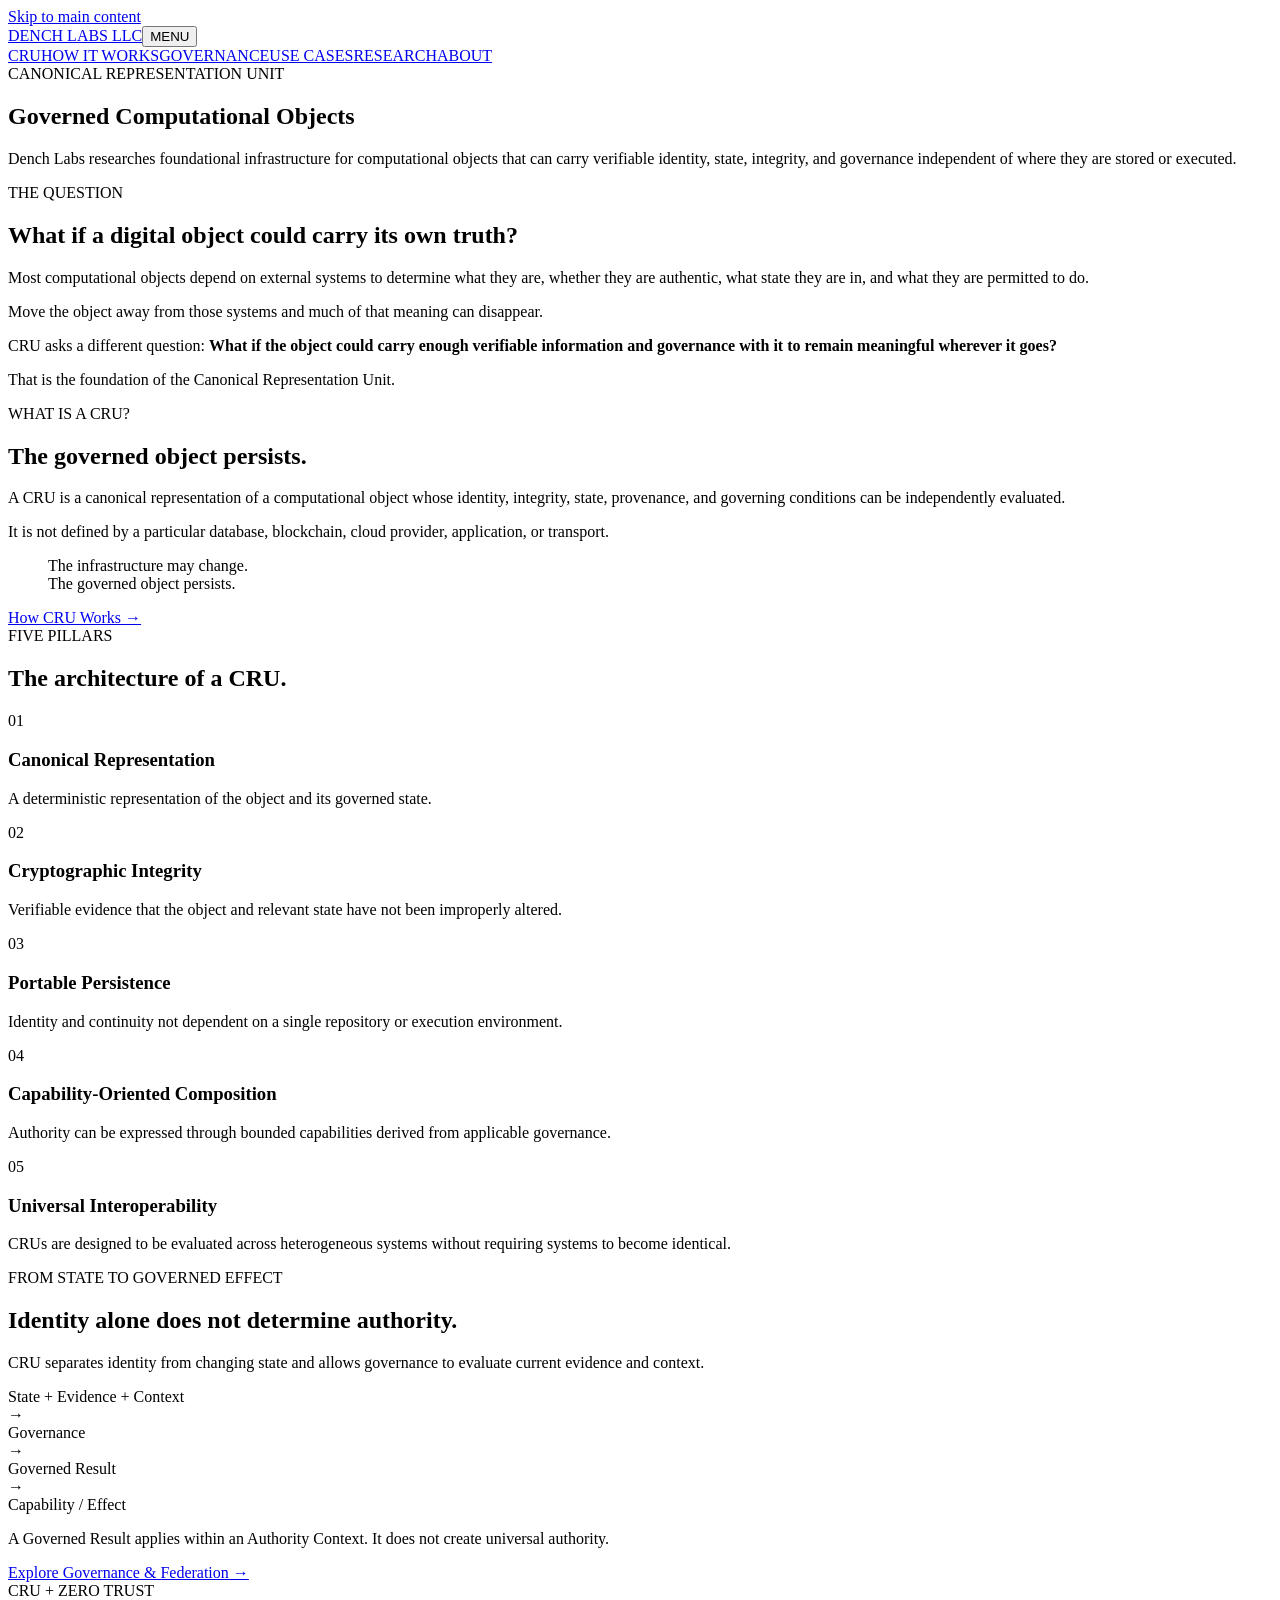
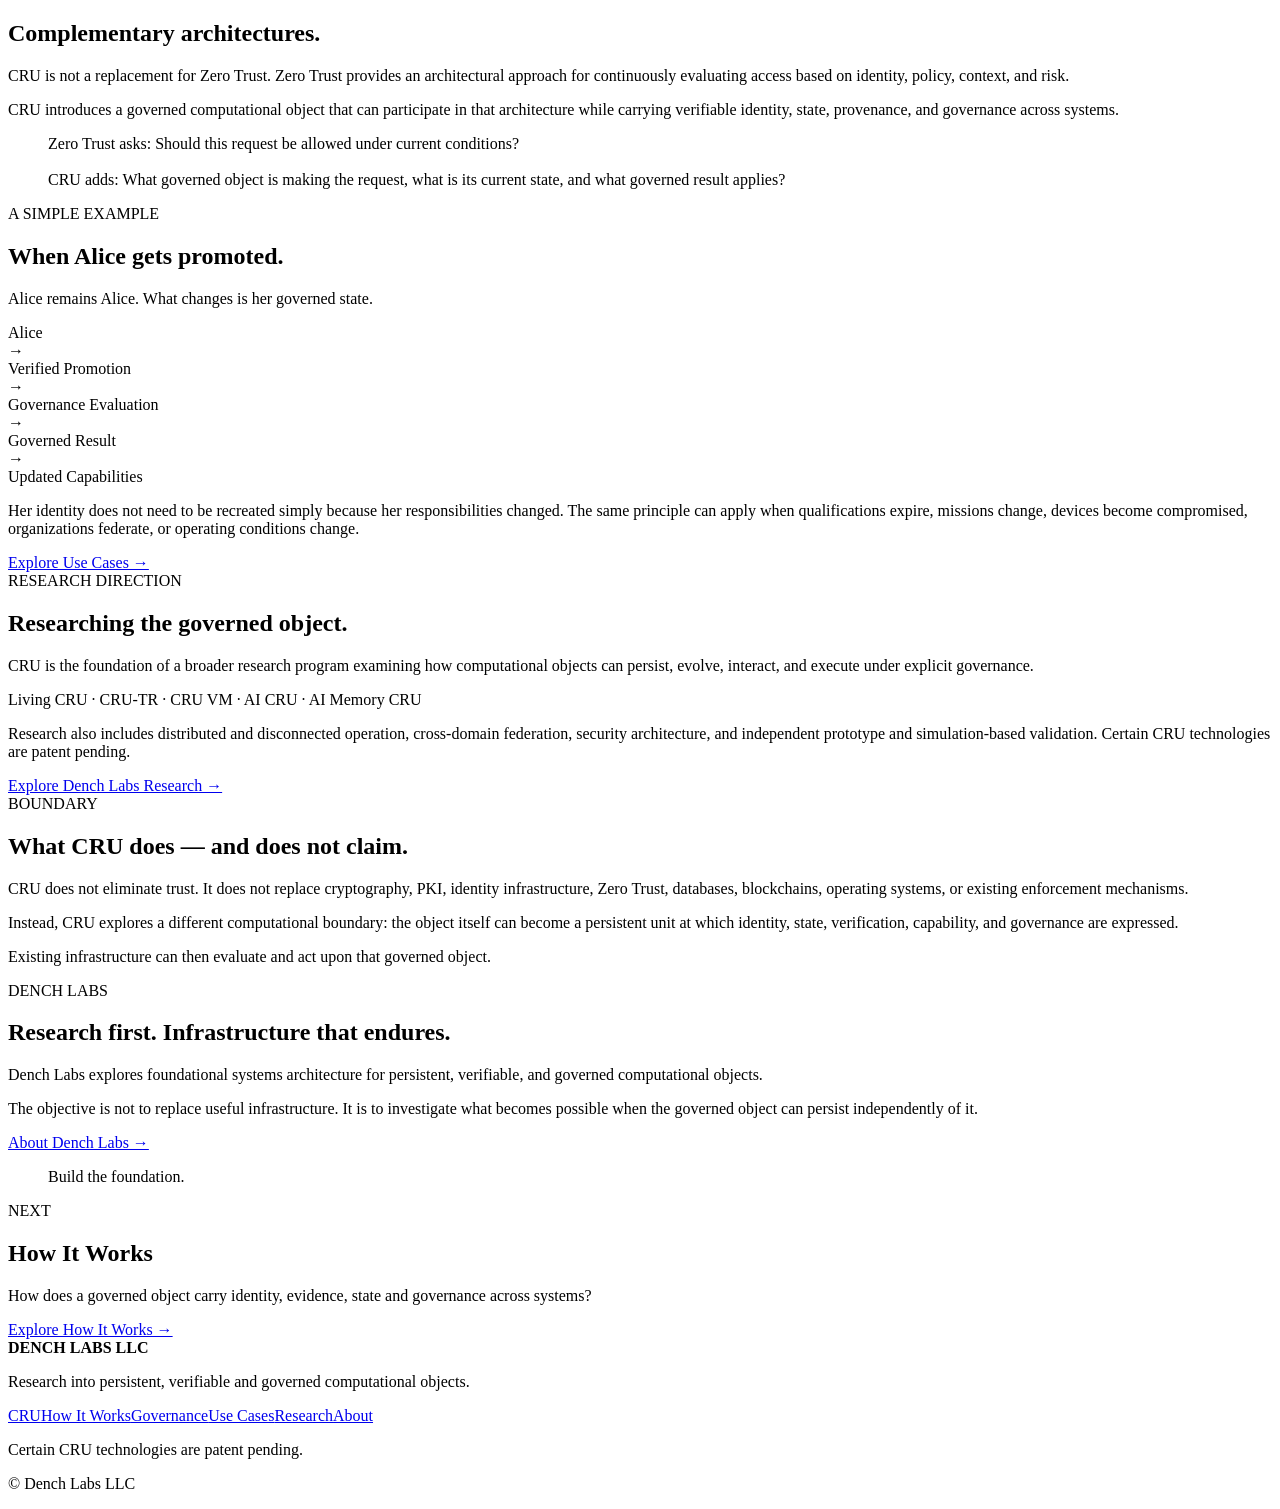
==== commit 690e10cc: "v2 website" ====
--- a/index.html
+++ b/index.html
@@ -1,439 +1 @@
-<!DOCTYPE html>
-
-<html lang="en">
-<head>
-<meta charset="utf-8"/>
-<meta content="width=device-width, initial-scale=1" name="viewport"/>
-<title>Dench Labs LLC | Digital Trust &amp; Distributed Systems</title>
-<meta content="Dench Labs LLC develops foundational technologies for digital trust, governance, authorization, provenance, and secure distributed systems." name="description"/>
-<link href="styles.css" rel="stylesheet"/>
-</head>
-<body>
-<header class="site-header">
-<a aria-label="Dench Labs LLC home" class="brand" href="#top">DENCH LABS<span> LLC</span></a>
-<nav aria-label="Primary navigation">
-<a href="#cru">CRU</a>
-<a href="#pillars">Pillars</a>
-<a href="#zero-trust">ZTA + CRU</a>
-<a href="#capability-scenarios">Capability in Context</a><a href="#alice-promotion">State Transition</a><a href="#risk-events">Risk Events</a>
-<a href="#contact">Contact</a>
-</nav>
-</header>
-<main id="top">
-<section class="hero">
-<div class="eyebrow">DENCH LABS LLC</div>
-<h1>Foundational technologies for <em>digital trust.</em></h1>
-<p class="hero-copy">
-        We develop infrastructure for governance, authorization, provenance, and secure distributed systems.
-      </p>
-<a class="button" href="#cru">Explore CRU</a>
-</section>
-<section class="section cru-section" id="cru">
-<div class="section-label">01 / CRU</div>
-<div>
-<h2>What if a digital object could carry its own truth?</h2>
-<p class="cru-lead"><strong>The next layer of digital infrastructure may not be a platform.<br/>It may be a unit.</strong></p>
-<p class="cru-title"><strong>CRU — Canonical Representation Unit</strong></p>
-<p>For decades, digital representations have depended on the systems around them—databases, platforms, repositories, networks, and authorities.</p>
-<p>CRU explores a different possibility:</p>
-<p class="cru-question"><strong>What if the representation itself could become the trusted primitive?</strong></p>
-<p>A CRU is designed to create a portable, verifiable digital representation that can remain meaningful across systems and environments—without 
-
-
-
-
-
-
-
-
-
-
-
-
-
-
-
-being defined solely by where it is stored, who hosts it, or which system recognizes it.</p>
-<p class="cru-pills"><strong>Portable. Verifiable. Independent by design.</strong></p>
-<p class="cru-closing"><em>A new primitive for a distributed world.</em></p>
-<p>Dench Labs is exploring what becomes possible when digital representations can stand on their own.</p>
-<p class="patent-note">CRU technology is patent pending.</p>
-<div aria-hidden="true" class="cru-mark">
-<span>SUBJECT</span><i></i><span>CANONICAL FORM</span><i></i><span>CRYPTOGRAPHIC VERIFICATION</span><i></i><span>INFRASTRUCTURE INDEPENDENT</span>
-</div>
-<figure class="cru-diagram">
-<img alt="CRU — Canonical Representation Unit diagram showing a portable, verifiable representation and its independence from particular infrastructure." src="assets/cru-diagram.png"/>
-<figcaption>CRU — Canonical Representation Unit</figcaption>
-</figure>
-</div>
-</section>
-<section class="section architecture" id="pillars">
-<div class="section-label">02 / FIVE PILLARS</div>
-<div>
-<h2>The architecture of a CRU.</h2>
-<p class="architecture-lead">
-          The CRU architecture rests on five foundational pillars. Together, they establish
-          the CRU as a foundational primitive for decentralized governance.
-        </p>
-<div class="pillar-grid">
-<article><span>01</span><h3>Canonical Representation</h3><p>One authoritative representation of an entity.</p></article>
-<article><span>02</span><h3>Cryptographic Integrity</h3><p>Verifiable authenticity and immutable provenance.</p></article>
-<article><span>03</span><h3>Portable Persistence</h3><p>Independence from any storage technology or repository.</p></article>
-<article><span>04</span><h3>Capability-Oriented Composition</h3><p>Governance emerges through linked CRUs.</p></article>
-<article><span>05</span><h3>Universal Interoperability</h3><p>Operates consistently across all infrastructures.</p></article>
-</div>
-<div class="architecture-statement">
-<p>These principles replace repository-centric objects with portable, cryptographically verifiable canonical representations that can exist anywhere while preserving <strong>identity, integrity, and meaning.</strong></p>
-</div>
-</div>
-</section>
-
-<section class="section" id="cru-governance-boundary">
-<div class="section-label">03 / GOVERNANCE BOUNDARY</div>
-<div class="content">
-<h2>The CRU as a Governance Boundary</h2>
-<p>The CRU can itself become the boundary at which identity, authorization, capability, state, execution, governance, and provenance are defined and enforced.</p>
-<div class="native-list-grid">
-<div>Identity</div><div>Authorization</div><div>Capability</div><div>State</div>
-<div>Execution</div><div>Governance</div><div>Provenance</div>
-</div>
-</div>
-</section>
-<section class="section" id="cru-vs-existing">
-<div class="section-label">04 / EXISTING APPROACHES</div>
-<div class="content">
-<h2>CRU and Existing Security Models</h2>
-<p>CRU does not replace established security mechanisms. It provides a common computational unit in which identity, capability, state, execution, provenance, and governance can be connected.</p>
-<table class="native-compare">
-<thead><tr><th>Approach</th><th>Primary Unit</th><th>Primary Function</th></tr></thead>
-<tbody>
-<tr><td>IAM</td><td>Identity</td><td>Establishes who the subject is</td></tr>
-<tr><td>RBAC / ABAC</td><td>Role / attributes</td><td>Determines permitted access</td></tr>
-<tr><td>Zero Trust</td><td>Access decision</td><td>Evaluates access in context</td></tr>
-<tr><td>Micro-segmentation</td><td>Network / workload</td><td>Constrains communication paths</td></tr>
-<tr><td>CRU</td><td>Canonical computational unit</td><td>Connects identity, capability, state, execution, governance, provenance</td></tr>
-</tbody></table>
-</div>
-</section>
-<section class="section" id="cru-portable-persistence">
-<div class="section-label">05 / PORTABLE PERSISTENCE</div>
-<div class="content">
-<h2>Identity Without Repository Dependence</h2>
-<p>Portable persistence separates the canonical representation from the repository that happens to hold it.</p>
-<div class="native-persistence">
-<div><strong>CRU</strong><p>Canonical identity<br/>Integrity<br/>Provenance<br/>Meaning</p></div>
-<div><p>Cloud   ·   Edge   ·   Device   ·   Gateway</p></div>
-</div>
-<p><strong>The CRU can move across infrastructures without surrendering its canonical identity.</strong></p>
-</div>
-</section>
-<section class="section" id="identity-to-capability">
-<div class="section-label">06 / IDENTITY TO CAPABILITY</div>
-<div class="content">
-<h2>From Identity to Capability</h2>
-<ol class="native-sequence">
-<li><strong>Identity</strong><span>Alice is Alice.</span></li>
-<li><strong>Authorization</strong><span>Alice is authorized.</span></li>
-<li><strong>Capability</strong><span>Alice can perform X.</span></li>
-<li><strong>Context</strong><span>Alice can perform X under condition Y.</span></li>
-<li><strong>Governance</strong><span>Policy Z permits X under Y.</span></li>
-<li><strong>Execution</strong><span>The capability is enforced where the action occurs.</span></li>
-</ol>
-</div>
-</section><section class="section comparison" id="zero-trust">
-<div class="section-label">07 / ZTA + CRU</div>
-<div>
-<h2>Complementary architectures. Different responsibilities.</h2>
-<p class="comparison-lead">
-          CRU does not replace Zero Trust Architecture. ZTA continuously evaluates whether access
-          should be allowed under current conditions; CRU provides a governed, stateful representation
-          of the entity from which capabilities can be derived.
-        </p>
-<div class="comparison-principle">
-<strong>ZTA continuously evaluates access.</strong>
-<span>CRU continuously represents governed state.</span>
-</div>
-<div class="flow-comparison">
-<article>
-<div class="flow-label">ZERO TRUST ARCHITECTURE</div>
-<div class="flow">Identity + Device + Context + Policy <b>→</b> Continuous Evaluation <b>→</b> Access Decision <b>→</b> PEP</div>
-<p>ZTA determines whether a request should be permitted, restricted, or denied based on identity, device posture, resource, context, policy, risk, and other relevant signals.</p>
-</article>
-<article>
-<div class="flow-label">CRU ARCHITECTURE</div>
-<div class="flow">Entity State + Governance <b>→</b> Capability Derivation <b>→</b> Capability State <b>→</b> ZTA</div>
-<p>CRU provides a canonical computational representation in which identity, governed state, lifecycle, capability, provenance, and governance can remain connected.</p>
-</article>
-</div>
-<div class="operational-grid">
-<article><h3>State</h3><p>ZTA evaluates current access conditions. CRU represents the governed state of the entity that is requesting or performing the action.</p></article>
-<article><h3>Capability</h3><p>ZTA can evaluate whether an action should be allowed. CRU can derive the capabilities that follow from the entity's current governed state.</p></article>
-<article><h3>Lifecycle</h3><p>ZTA can continuously re-evaluate access. CRU makes changes such as promotion, transfer, qualification, suspension, or mission assignment explicit state transitions.</p></article>
-<article><h3>Execution</h3><p>CRU capabilities can be scoped, time-limited, condition-dependent, revocable, auditable, and bound to the execution environment. ZTA remains responsible for continuous access evaluation and enforcement.</p></article>
-</div>
-<div class="architecture-statement">
-<p><strong>CRU + ZTA:</strong> Governed State → Capability → Zero Trust Evaluation → Enforcement → Execution.</p>
-</div>
-</div>
-</section>
-<section class="section analogy" id="analogy">
-<div class="section-label">08 / CAPABILITY ANALOGY</div>
-<div>
-<h2>From “can Alice access it?” to “what can Alice do?”</h2>
-<p class="analogy-lead">
-          Consider a purely conceptual security analogy involving four actors and three capability levels:
-          a toy gun, a real gun, and a bazooka. The point is not the object—it is the difference between
-          resource access and governed capability.
-        </p>
-<div class="actor-grid">
-<article><div class="actor">ALICE</div><p><strong>Authorized operator</strong></p><div class="chips"><span>Toy Gun</span><span>Real Gun</span></div></article>
-<article><div class="actor">BOB</div><p><strong>Maintenance</strong></p><div class="chips"><span>Toy Gun</span><span>Maintenance</span></div></article>
-<article><div class="actor">CHARLIE</div><p><strong>Mission administrator</strong></p><div class="chips"><span>Real Gun</span><span>Admin</span><span class="conditional">Bazooka · Conditional</span></div></article>
-<article><div class="actor">EVE</div><p><strong>Unauthorized actor</strong></p><div class="chips"><span class="denied">No capabilities</span></div></article>
-</div>
-<div class="state-flow">
-<div><span>Granted</span><b>→</b><span>Active</span><b>→</b><span>Restricted</span><b>→</b><span>Suspended</span><b>→</b><span>Revoked</span><b>→</b><span>Reissued</span></div>
-<p>Changing mission state, risk, device state, identity, location, time, or governance conditions can change the capabilities available to a CRU.</p>
-</div>
-<div class="analogy-callout">
-<strong>The distinction:</strong>
-          Zero Trust can determine whether Alice should access a weapons system. CRU can represent Alice's governed computational unit and determine which capability that unit may exercise, under what conditions, and where that capability may execute.
-        </div>
-</div>
-</section>
-<section class="section" id="capability-scenarios">
-<div class="section-label">09 / CAPABILITY IN CONTEXT</div>
-<div>
-<h2>Capability evolves with governed state.</h2>
-<p>Identity establishes who is represented; capability establishes what the represented unit may do; governance establishes how state changes and when capabilities may be exercised.</p>
-<div class="context-grid">
-<article>
-<span>01 / NORMAL</span>
-<h3>Current Role</h3>
-<p>Alice's Person CRU represents her current role, rank, organization, qualifications, and active status. Capabilities are derived from that governed state.</p>
-</article>
-<article>
-<span>02 / ELEVATED</span>
-<h3>Temporary Assignment</h3>
-<p>A mission assignment can add a narrowly scoped capability for a defined duration and under specified conditions without permanently changing Alice's identity.</p>
-</article>
-<article>
-<span>03 / RESTRICTED</span>
-<h3>Changed Conditions</h3>
-<p>A change in device posture, location, mission, time, or other governed conditions can reduce the capabilities currently available to the CRU.</p>
-</article>
-<article>
-<span>04 / REVOKED</span>
-<h3>State Transition</h3>
-<p>Suspension, termination, expiration, or other governance events can cause capabilities or capability leases to expire or be revoked.</p>
-</article>
-</div>
-<pre class="context-flow">Person CRU
-  ↓
-Current governed state
-  ↓
-Capability derivation
-  ↓
-Effective capabilities
-  ↓
-ZTA evaluates current request
-  ↓
-PEP enforces
-  ↓
-Execution</pre>
-<h3>CIDD: Decision Over Capability in Context</h3>
-<p>A CIDD decision can evaluate identity, device, mission, current state, requested capability, and governance policy. The result is a decision about what capability may be exercised under current conditions.</p>
-<pre>Identity + Device + Mission + State + Requested Capability + Governance
-                              ↓
-                             CIDD
-                              ↓
-                    Capability Decision</pre>
-<blockquote>Identity establishes who is represented. Capability establishes what the represented unit may do. Governance establishes how that capability evolves and under what conditions it may be exercised.</blockquote>
-<div class="scenario-section">
-<div class="scenario-heading">
-<span>OPERATIONAL SCENARIOS</span>
-<h3>Detailed capability scenarios</h3>
-<p>These scenarios show why capability is more than a permission lookup. A capability belongs to a governed computational unit, can be bounded by state and context, can change when governed events occur, and can be exercised only when current Zero Trust conditions permit it.</p>
-</div>
-<div class="scenario-principle">
-<strong>The important distinction:</strong> the situation does not merely cause another permission lookup. A governed event can change the CRU's state, which changes its effective capabilities, while ZTA still evaluates whether those capabilities may be exercised in the present context.
-          </div>
-</div>
-</div>
-</section><section class="section scenario-detail" id="capability-scenario-01"><div><div class="section-label">09.01 / CAPABILITY IN CONTEXT</div><div><span class="scenario-kicker">SCENARIO 01 / ROLE CHANGE</span><h2>Promotion changes governed capability</h2><p class="scenario-detail-copy">Alice moves from Engineer to Senior Engineer. The event changes the Person CRU's governed state. Capabilities such as approval, supervision, or access to higher-sensitivity resources can be derived from the new state instead of being manually added as unrelated permissions in each system.</p><div class="scenario-chain scenario-detail-chain">Role change → CRU state transition → capability derivation → current-request evaluation</div></div></div></section><section class="section scenario-detail" id="capability-scenario-02"><div><div class="section-label">09.02 / CAPABILITY IN CONTEXT</div><div><span class="scenario-kicker">SCENARIO 02 / TEMPORARY MISSION</span><h2>A capability can be leased</h2><p class="scenario-detail-copy">Alice receives a mission-specific capability valid only for the assignment, resource scope, geography, and time window defined by governance. Her underlying identity and permanent role remain unchanged. The capability expires automatically when its lease conditions are no longer satisfied.</p><div class="scenario-chain scenario-detail-chain">Mission assignment → bounded capability lease → contextual exercise → expiration</div></div></div></section><section class="section scenario-detail" id="capability-scenario-03"><div><div class="section-label">09.03 / CAPABILITY IN CONTEXT</div><div><span class="scenario-kicker">SCENARIO 03 / DEVICE CHANGE</span><h2>Capability can narrow without identity change</h2><p class="scenario-detail-copy">Alice's identity remains valid, but her device falls out of an approved posture. The effective capability available to her CRU can move from full execution to restricted execution, read-only access, or no exercise. ZTA can use the changed capability state as an input to the access decision.</p><div class="scenario-chain scenario-detail-chain">Device signal → governed condition change → effective capability restriction → ZTA decision</div></div></div></section><section class="section scenario-detail" id="capability-scenario-04"><div><div class="section-label">09.04 / CAPABILITY IN CONTEXT</div><div><span class="scenario-kicker">SCENARIO 04 / MISSION CHANGE</span><h2>Context can alter what the CRU may exercise</h2><p class="scenario-detail-copy">Alice's organization and identity are unchanged, but the mission changes. A capability appropriate for one mission may be restricted, replaced, or newly enabled for another. The CRU therefore carries an evolving governed capability state rather than a permanent list of permissions.</p><div class="scenario-chain scenario-detail-chain">Mission transition → governance evaluation → capability update → bounded execution</div></div></div></section><section class="section scenario-detail" id="capability-scenario-05"><div><div class="section-label">09.05 / CAPABILITY IN CONTEXT</div><div><span class="scenario-kicker">SCENARIO 05 / DISCONNECTED</span><h2>Previously governed capability can survive connectivity loss</h2><p class="scenario-detail-copy">Communications become intermittent or unavailable. A CRU can retain verifiable state, provenance, and bounded capability conditions locally, allowing authorized execution within predetermined limits. When connectivity returns, subsequent governance state can be reconciled.</p><div class="scenario-chain scenario-detail-chain">Disconnect → local verification → bounded capability exercise → reconciliation</div></div></div></section><section class="section scenario-detail" id="capability-scenario-06"><div><div class="section-label">09.06 / CAPABILITY IN CONTEXT</div><div><span class="scenario-kicker">SCENARIO 06 / RISK EVENT</span><h2>An event can trigger immediate restriction</h2><p class="scenario-detail-copy">A risk signal, qualification failure, operational condition, or other governed trigger occurs. The CRU's effective state can transition before the next ordinary access request. Existing capabilities may be suspended, narrowed, or restricted.</p><div class="scenario-chain scenario-detail-chain">Trigger event → state transition → capability restriction → enforcement</div></div></div></section><section class="section scenario-detail" id="capability-scenario-07"><div><div class="section-label">09.07 / CAPABILITY IN CONTEXT</div><div><span class="scenario-kicker">SCENARIO 07 / REVOCATION</span><h2>Capability termination becomes a governed event</h2><p class="scenario-detail-copy">A qualification expires, an assignment ends, a role is suspended, or an authority is revoked. The capability or lease is invalidated through a traceable state transition. The CRU preserves the provenance of why the capability ended and what state replaced it.</p><div class="scenario-chain scenario-detail-chain">Expiration or revocation → state transition → capability invalidation → provenance</div></div></div></section><section class="section scenario-detail" id="capability-scenario-08"><div><div class="section-label">09.08 / CAPABILITY IN CONTEXT</div><div><span class="scenario-kicker">SCENARIO 08 / COALITION</span><h2>Governed capability can travel across boundaries</h2><p class="scenario-detail-copy">Alice operates across organizational or mission boundaries. Her CRU can represent portable, verifiable governance state and capability semantics while the receiving environment retains local authority to determine whether and how the capability may be exercised. Portability does not mean automatic trust.</p><div class="scenario-chain scenario-detail-chain">Federated governance → portable capability semantics → local evaluation → local enforcement</div></div></div></section><section class="section scenario-detail" id="capability-scenario-09"><div><div class="section-label">09.09 / CAPABILITY IN CONTEXT</div><div><span class="scenario-kicker">SCENARIO 09 / EVE</span><h2>Possessing identity data does not create capability</h2><p class="scenario-detail-copy">Eve presents credentials or other identifying information associated with Alice, but the request does not satisfy the governed conditions for Alice's capability. The receiving environment can evaluate the requesting CRU, device state, capability provenance, mission context, and current policy before allowing execution. A mismatched or unverifiable context results in denial or restriction rather than an automatic transfer of Alice's capability.</p><div class="scenario-chain scenario-detail-chain">Untrusted request → identity/context evaluation → capability provenance check → deny or restrict</div></div></div></section>
-<section class="section promotion" id="alice-promotion">
-<div class="section-label">10 / STATE TRANSITION</div>
-<div>
-<h2>When Alice gets promoted.</h2>
-<p class="promotion-lead">
-          A role change can become a governed state transition of Alice's Person CRU. The resulting
-          capability state can then be used by existing Zero Trust infrastructure when Alice requests access.
-        </p>
-<div class="promotion-flow">
-<div class="promotion-step">
-<span>01</span>
-<h3>Before</h3>
-<p><strong>Alice</strong></p>
-<div class="state-tags"><span>Engineer</span><span>R1</span><span>Active</span></div>
-</div>
-<div aria-hidden="true" class="promotion-arrow">→</div>
-<div class="promotion-step">
-<span>02</span>
-<h3>Governed Change</h3>
-<p><strong>Promotion Event</strong></p>
-<div class="state-tags"><span>Engineer → Senior Engineer</span><span>R1 → R2</span></div>
-</div>
-<div aria-hidden="true" class="promotion-arrow">→</div>
-<div class="promotion-step">
-<span>03</span>
-<h3>CRU State</h3>
-<p><strong>Alice Person CRU</strong></p>
-<div class="state-tags"><span>Senior Engineer</span><span>R2</span><span>Active</span></div>
-</div>
-<div aria-hidden="true" class="promotion-arrow">→</div>
-<div class="promotion-step">
-<span>04</span>
-<h3>Capabilities</h3>
-<p><strong>Derived State</strong></p>
-<div class="state-tags"><span>Approve X</span><span>Access Y</span><span>Supervise Z</span></div>
-</div>
-</div>
-<div class="promotion-zta">
-<div class="flow-label">THEN — ZERO TRUST EVALUATES THE REQUEST</div>
-<div class="flow">Alice + Capability + Device + Resource + Context + Policy <b>→</b> ZTA Decision <b>→</b> PEP <b>→</b> Execution</div>
-<p>The CRU does not bypass Zero Trust. The current governed state and resulting capabilities become part of the information available to the authorization process.</p>
-</div>
-<div class="promotion-grid">
-<article><span>ROLE CHANGE</span><h3>One governed state transition</h3><p>The promotion is represented as a change to Alice's Person CRU rather than as unrelated permission edits across every relying system.</p></article>
-<article><span>CAPABILITY CHANGE</span><h3>Capabilities follow state</h3><p>New capabilities can be derived, scoped, leased, renewed, restricted, or revoked according to the new governed state.</p></article>
-<article><span>ACCESS DECISION</span><h3>ZTA remains in the loop</h3><p>When Alice actually requests access, Zero Trust can still evaluate device posture, resource sensitivity, context, risk, and policy.</p></article>
-</div>
-<div class="architecture-statement">
-<p><strong>Clean separation:</strong> CRU answers what Alice is currently governed to possess; ZTA answers whether Alice should exercise that capability now.</p>
-</div>
-</div>
-</section><section class="section" id="risk-events">
-<div class="section-label">11 / RISK EVENTS</div>
-<div>
-<h2>Risk events can change the governed situation.</h2>
-<p>A risk event is a governed signal or condition that may require the CRU to change state, narrow a capability, suspend an operation, or require renewed verification. The event is distinct from the authorization decision: it changes the conditions under which subsequent decisions are made.</p>
-<div class="context-flow">Risk Event
-  ↓
-Event validation + provenance
-  ↓
-Governed state evaluation
-  ↓
-State transition / capability change
-  ↓
-Current request
-  ↓
-ZTA evaluation
-  ↓
-PEP enforcement → Execution</div>
-<div class="scenario-section">
-<div class="scenario-heading">
-<span>RISK EVENT SCENARIOS</span>
-<h3>Detailed risk-event scenarios</h3>
-<p>This is a key distinction between a static permission model and a governed computational unit. A material event can change the CRU's effective state before a user or system asks to exercise a capability.</p>
-</div>
-<div class="scenario-principle">
-<strong>The important distinction:</strong> a risk event is not itself an authorization decision. It is a governed input that can alter state and therefore alter the capabilities available to be evaluated by Zero Trust.
-          </div>
-</div>
-</div>
-</section><section class="section scenario-detail risk-detail" id="risk-scenario-01"><div><div class="section-label">11.01 / RISK EVENT</div><div><span class="scenario-kicker">EVENT 01 / DEVICE</span><h2>Device compromise signal</h2><p class="scenario-detail-copy">A device begins reporting a posture inconsistent with policy. The event can cause the associated CRU's effective capability state to move from normal execution to restricted or suspended operation.</p><div class="scenario-chain scenario-detail-chain">Posture signal → risk event → capability restriction → next request evaluated in new state</div></div></div></section><section class="section scenario-detail risk-detail" id="risk-scenario-02"><div><div class="section-label">11.02 / RISK EVENT</div><div><span class="scenario-kicker">EVENT 02 / MISSION</span><h2>Mission conditions change</h2><p class="scenario-detail-copy">A mission changes phase, objective, location, or operating conditions. A capability that was appropriate for the prior context may become unavailable, narrowed, or replaced without changing the underlying identity.</p><div class="scenario-chain scenario-detail-chain">Mission event → governed condition change → capability re-evaluation → bounded execution</div></div></div></section><section class="section scenario-detail risk-detail" id="risk-scenario-03"><div><div class="section-label">11.03 / RISK EVENT</div><div><span class="scenario-kicker">EVENT 03 / QUALIFICATION</span><h2>Qualification expires</h2><p class="scenario-detail-copy">A certification, training qualification, or other prerequisite reaches its expiration condition. The event can invalidate a dependent capability through a traceable governance transition rather than relying on every downstream application to discover the change independently.</p><div class="scenario-chain scenario-detail-chain">Expiration → prerequisite invalidation → capability state change → enforcement</div></div></div></section><section class="section scenario-detail risk-detail" id="risk-scenario-04"><div><div class="section-label">11.04 / RISK EVENT</div><div><span class="scenario-kicker">EVENT 04 / THREAT</span><h2>Threat intelligence changes risk</h2><p class="scenario-detail-copy">A verified threat indicator or operational warning changes the risk context. Governance may require a capability to be narrowed, require additional conditions, or suspend exercise until the event is resolved.</p><div class="scenario-chain scenario-detail-chain">Threat signal → validated event → governed restriction → ZTA evaluates current context</div></div></div></section><section class="section scenario-detail risk-detail" id="risk-scenario-05"><div><div class="section-label">11.05 / RISK EVENT</div><div><span class="scenario-kicker">EVENT 05 / AUTHORITY</span><h2>Authority is revoked</h2><p class="scenario-detail-copy">An authorized governance action removes or suspends an authority. The revocation becomes part of the CRU's state and provenance, allowing relying systems to recognize the changed condition without treating the old capability as permanently valid.</p><div class="scenario-chain scenario-detail-chain">Revocation event → state transition → capability invalidation → provenance</div></div></div></section><section class="section scenario-detail risk-detail" id="risk-scenario-06"><div><div class="section-label">11.06 / RISK EVENT</div><div><span class="scenario-kicker">EVENT 06 / RECOVERY</span><h2>Risk condition is cleared</h2><p class="scenario-detail-copy">A previously restricted condition is resolved and validated. Governance can transition the CRU toward an appropriate state, but recovery does not automatically imply unrestricted access; current ZTA conditions still apply when a capability is exercised.</p><div class="scenario-chain scenario-detail-chain">Recovery signal → validation → state restoration → current-request evaluation</div></div></div></section>
-<section class="section" id="cru-lifecycle">
-<div class="section-label">12 / CRU LIFECYCLE</div>
-<div>
-<h2>A Living Computational Unit</h2>
-<p>A CRU is not merely a static record. Its identity, capabilities, state, provenance, and governance can persist while its operational condition evolves.</p>
-<div class="cru-lifecycle-flow"><span>Create</span><b>→</b><span>Bind</span><b>→</b><span>Govern</span><b>→</b><span>Execute</span><b>→</b><span>Evolve</span><b>→</b><span>Revoke</span><b>→</b><span>Archive</span></div>
-</div>
-</section>
-<section class="section" id="research-prototype-deployment">
-<div class="section-label">13 / RESEARCH → PROTOTYPE → VALIDATION → TRANSITION</div>
-<div class="content">
-<h2>From Research to Validation</h2>
-<div class="native-roadmap">
-<div><strong>01 · Research</strong><p>CRU formalization<br/>Governance model<br/>Capability semantics</p></div>
-<div><strong>02 · Prototype</strong><p>CRU VM<br/>Governance VM<br/>Gateway<br/>Edge CRU</p></div>
-<div><strong>03 · Validation</strong><p>Simulation<br/>Adversarial scenarios<br/>Interoperability testing</p></div>
-<div><strong>04 · Transition</strong><p>Distributed systems<br/>AI systems<br/>Mission environments</p></div>
-</div>
-</div>
-</section>
-<section class="section" id="positioning">
-<div class="section-label">14 / ARCHITECTURAL DISCIPLINE</div>
-<div>
-<h2>What CRU Does — and Does Not Claim</h2>
-<p>CRU is an architectural primitive, not a claim that existing security approaches are obsolete. Zero Trust, IAM, RBAC, ABAC, micro-segmentation, cryptography, and other mechanisms can remain part of a CRU-based system.</p>
-<p>CRU does not eliminate segmentation or guarantee security. It provides a more explicit computational boundary for representing, governing, and enforcing capabilities and state.</p>
-<p><strong>CRU is an architectural primitive for canonical, portable, cryptographically verifiable, capability-oriented governed computation.</strong></p>
-</div>
-</section>
-<section class="section looking-ahead" id="looking-ahead">
-<div class="section-label">15 / LOOKING AHEAD</div>
-<div>
-<h2>Where could CRUs go next?</h2>
-<p class="future-intro">
-          As digital systems evolve, we are exploring how CRUs may extend into new forms of autonomous and intelligent digital representation across:
-        </p>
-<div aria-label="Potential future domains" class="future-domains">
-<span>Healthcare</span>
-<span>Payments</span>
-<span>Financial Systems</span>
-<span>Identity</span>
-<span>Commerce</span>
-<span>Governance</span>
-<span>Infrastructure</span>
-<span>Gaming</span>
-<span>and beyond</span>
-</div>
-</div>
-</section>
-<section class="section" id="capabilities">
-<div class="section-label">16 / OPERATIONAL DIMENSIONS</div>
-<div class="cards">
-<article><span>01</span><div class="capability-heading"><div aria-hidden="true" class="capability-icon">◎</div><h3>Identity</h3></div><p>Maintain an authoritative representation of the actor, device, service, or computational object.</p></article>
-<article><span>02</span><div class="capability-heading"><div aria-hidden="true" class="capability-icon">◇</div><h3>Authorization</h3></div><p>Determine which capabilities are available under the current governance context.</p></article>
-<article><span>03</span><div class="capability-heading"><div aria-hidden="true" class="capability-icon">⌁</div><h3>Execution</h3></div><p>Couple authorization to the environment in which an authorized action actually executes.</p></article>
-<article><span>04</span><div class="capability-heading"><div aria-hidden="true" class="capability-icon">◌</div><h3>State</h3></div><p>Allow changing conditions to alter capability availability, restrictions, and lifecycle.</p></article>
-<article><span>05</span><div class="capability-heading"><div aria-hidden="true" class="capability-icon">✦</div><h3>Governance</h3></div><p>Bind policy, constraints, decision logic, provenance, and lifecycle rules to the governed unit.</p></article>
-</div>
-</section>
-<section class="section about" id="about">
-<div class="section-label">17 / ABOUT</div>
-<div>
-<h2>Building infrastructure beneath the application layer.</h2>
-<p>
-          Dench Labs LLC is a technology research and development company focused on
-          foundational mechanisms for trusted digital coordination.
-        </p>
-<p>
-          Our work explores how structured objects, governance relationships, authorization,
-          and provenance can become durable primitives for distributed systems.
-        </p>
-</div>
-</section>
-<section class="research">
-<div>
-<div class="section-label">18 / RESEARCH &amp; IP</div>
-<h2>Research first. Infrastructure that endures.</h2>
-</div>
-<p>
-        CRU and related technical concepts are part of ongoing research and intellectual
-        property development by Dench Labs LLC.
-      </p>
-</section>
-<section class="contact" id="contact">
-<div class="section-label">18 / CONTACT</div>
-<h2>Build the foundation.</h2>
-<a class="contact-link" href="mailto:contact@dench-labs.com">contact@dench-labs.com <span>↗</span></a>
-</section>
-</main>
-<footer>
-<span>© 2026 Dench Labs LLC</span>
-<span>Digital trust · Governance · Distributed systems</span>
-</footer>
-</body>
-</html>
+<!doctype html><html lang="en"><head><meta charset="utf-8"><meta name="viewport" content="width=device-width,initial-scale=1"><title>Governed Computational Objects | Dench Labs LLC</title><meta name="description" content="Dench Labs researches foundational infrastructure for governed computational objects."><link rel="stylesheet" href="css/site.css"><script defer src="js/site.js"></script></head><body><a class="skip-link" href="#main-content">Skip to main content</a><header class="site-header"><a class="brand" href="index.html" aria-label="Dench Labs home">DENCH LABS <span>LLC</span></a><button class="menu-toggle" aria-expanded="false" aria-controls="primary-nav">MENU</button><nav id="primary-nav" aria-label="Primary navigation"><a class="active" aria-current="page" href="index.html">CRU</a><a class="" href="how-it-works.html">HOW IT WORKS</a><a class="" href="governance.html">GOVERNANCE</a><a class="" href="use-cases.html">USE CASES</a><a class="" href="research.html">RESEARCH</a><a class="" href="about.html">ABOUT</a></nav></header><main id="main-content" tabindex="-1"><section class="page-hero"><div class="label">CANONICAL REPRESENTATION UNIT</div><h1>Governed Computational Objects</h1><p>Dench Labs researches foundational infrastructure for computational objects that can carry verifiable identity, state, integrity, and governance independent of where they are stored or executed.</p></section><section class="section"><div class="label">THE QUESTION</div><div class="section-body"><h2>What if a digital object could carry its own truth?</h2><p>Most computational objects depend on external systems to determine what they are, whether they are authentic, what state they are in, and what they are permitted to do.</p><p>Move the object away from those systems and much of that meaning can disappear.</p><p>CRU asks a different question: <strong>What if the object could carry enough verifiable information and governance with it to remain meaningful wherever it goes?</strong></p><p>That is the foundation of the Canonical Representation Unit.</p></div></section><section class="section"><div class="label">WHAT IS A CRU?</div><div class="section-body"><h2>The governed object persists.</h2><p>A CRU is a canonical representation of a computational object whose identity, integrity, state, provenance, and governing conditions can be independently evaluated.</p><p>It is not defined by a particular database, blockchain, cloud provider, application, or transport.</p><blockquote class="principle">The infrastructure may change.<br>The governed object persists.</blockquote><a class="cta" href="how-it-works.html">How CRU Works →</a></div></section><section class="section wide"><div class="label">FIVE PILLARS</div><div class="section-body"><h2>The architecture of a CRU.</h2><div class="cards"><article><span class="label">01</span><h3>Canonical Representation</h3><p>A deterministic representation of the object and its governed state.</p></article><article><span class="label">02</span><h3>Cryptographic Integrity</h3><p>Verifiable evidence that the object and relevant state have not been improperly altered.</p></article><article><span class="label">03</span><h3>Portable Persistence</h3><p>Identity and continuity not dependent on a single repository or execution environment.</p></article><article><span class="label">04</span><h3>Capability-Oriented Composition</h3><p>Authority can be expressed through bounded capabilities derived from applicable governance.</p></article><article><span class="label">05</span><h3>Universal Interoperability</h3><p>CRUs are designed to be evaluated across heterogeneous systems without requiring systems to become identical.</p></article></div></div></section><section class="section wide"><div class="label">FROM STATE TO GOVERNED EFFECT</div><div class="section-body"><h2>Identity alone does not determine authority.</h2><p>CRU separates identity from changing state and allows governance to evaluate current evidence and context.</p><div class="flow"><div class="node">State + Evidence + Context</div><div class="arrow" aria-hidden="true">→</div><div class="node">Governance</div><div class="arrow" aria-hidden="true">→</div><div class="node">Governed Result</div><div class="arrow" aria-hidden="true">→</div><div class="node">Capability / Effect</div></div><p>A Governed Result applies within an Authority Context. It does not create universal authority.</p><a class="cta" href="governance.html">Explore Governance & Federation →</a></div></section><section class="section"><div class="label">CRU + ZERO TRUST</div><div class="section-body"><h2>Complementary architectures.</h2><p>CRU is not a replacement for Zero Trust. Zero Trust provides an architectural approach for continuously evaluating access based on identity, policy, context, and risk.</p><p>CRU introduces a governed computational object that can participate in that architecture while carrying verifiable identity, state, provenance, and governance across systems.</p><blockquote class="principle">Zero Trust asks: Should this request be allowed under current conditions?<br><br>CRU adds: What governed object is making the request, what is its current state, and what governed result applies?</blockquote></div></section><section class="section wide"><div class="label">A SIMPLE EXAMPLE</div><div class="section-body"><h2>When Alice gets promoted.</h2><p>Alice remains Alice. What changes is her governed state.</p><div class="flow"><div class="node">Alice</div><div class="arrow" aria-hidden="true">→</div><div class="node">Verified Promotion</div><div class="arrow" aria-hidden="true">→</div><div class="node">Governance Evaluation</div><div class="arrow" aria-hidden="true">→</div><div class="node">Governed Result</div><div class="arrow" aria-hidden="true">→</div><div class="node">Updated Capabilities</div></div><p>Her identity does not need to be recreated simply because her responsibilities changed. The same principle can apply when qualifications expire, missions change, devices become compromised, organizations federate, or operating conditions change.</p><a class="cta" href="use-cases.html">Explore Use Cases →</a></div></section><section class="section"><div class="label">RESEARCH DIRECTION</div><div class="section-body"><h2>Researching the governed object.</h2><p>CRU is the foundation of a broader research program examining how computational objects can persist, evolve, interact, and execute under explicit governance.</p><p class="research-line">Living CRU · CRU-TR · CRU VM · AI CRU · AI Memory CRU</p><p>Research also includes distributed and disconnected operation, cross-domain federation, security architecture, and independent prototype and simulation-based validation. Certain CRU technologies are patent pending.</p><a class="cta" href="research.html">Explore Dench Labs Research →</a></div></section><section class="section"><div class="label">BOUNDARY</div><div class="section-body"><h2>What CRU does — and does not claim.</h2><p>CRU does not eliminate trust. It does not replace cryptography, PKI, identity infrastructure, Zero Trust, databases, blockchains, operating systems, or existing enforcement mechanisms.</p><p>Instead, CRU explores a different computational boundary: the object itself can become a persistent unit at which identity, state, verification, capability, and governance are expressed.</p><p>Existing infrastructure can then evaluate and act upon that governed object.</p></div></section><section class="section dark"><div class="label">DENCH LABS</div><div class="section-body"><h2>Research first. Infrastructure that endures.</h2><p>Dench Labs explores foundational systems architecture for persistent, verifiable, and governed computational objects.</p><p>The objective is not to replace useful infrastructure. It is to investigate what becomes possible when the governed object can persist independently of it.</p><a class="cta light" href="about.html">About Dench Labs →</a><blockquote class="principle">Build the foundation.</blockquote></div></section><section class="next"><span class="label">NEXT</span><h2>How It Works</h2><p>How does a governed object carry identity, evidence, state and governance across systems?</p><a class="cta" href="how-it-works.html">Explore How It Works →</a></section></main><footer><div><strong>DENCH LABS LLC</strong><p>Research into persistent, verifiable and governed computational objects.</p></div><div class="footer-links"><a href="index.html">CRU</a><a href="how-it-works.html">How It Works</a><a href="governance.html">Governance</a><a href="use-cases.html">Use Cases</a><a href="research.html">Research</a><a href="about.html">About</a></div><div><p>Certain CRU technologies are patent pending.</p><p>© Dench Labs LLC</p></div></footer></body></html>
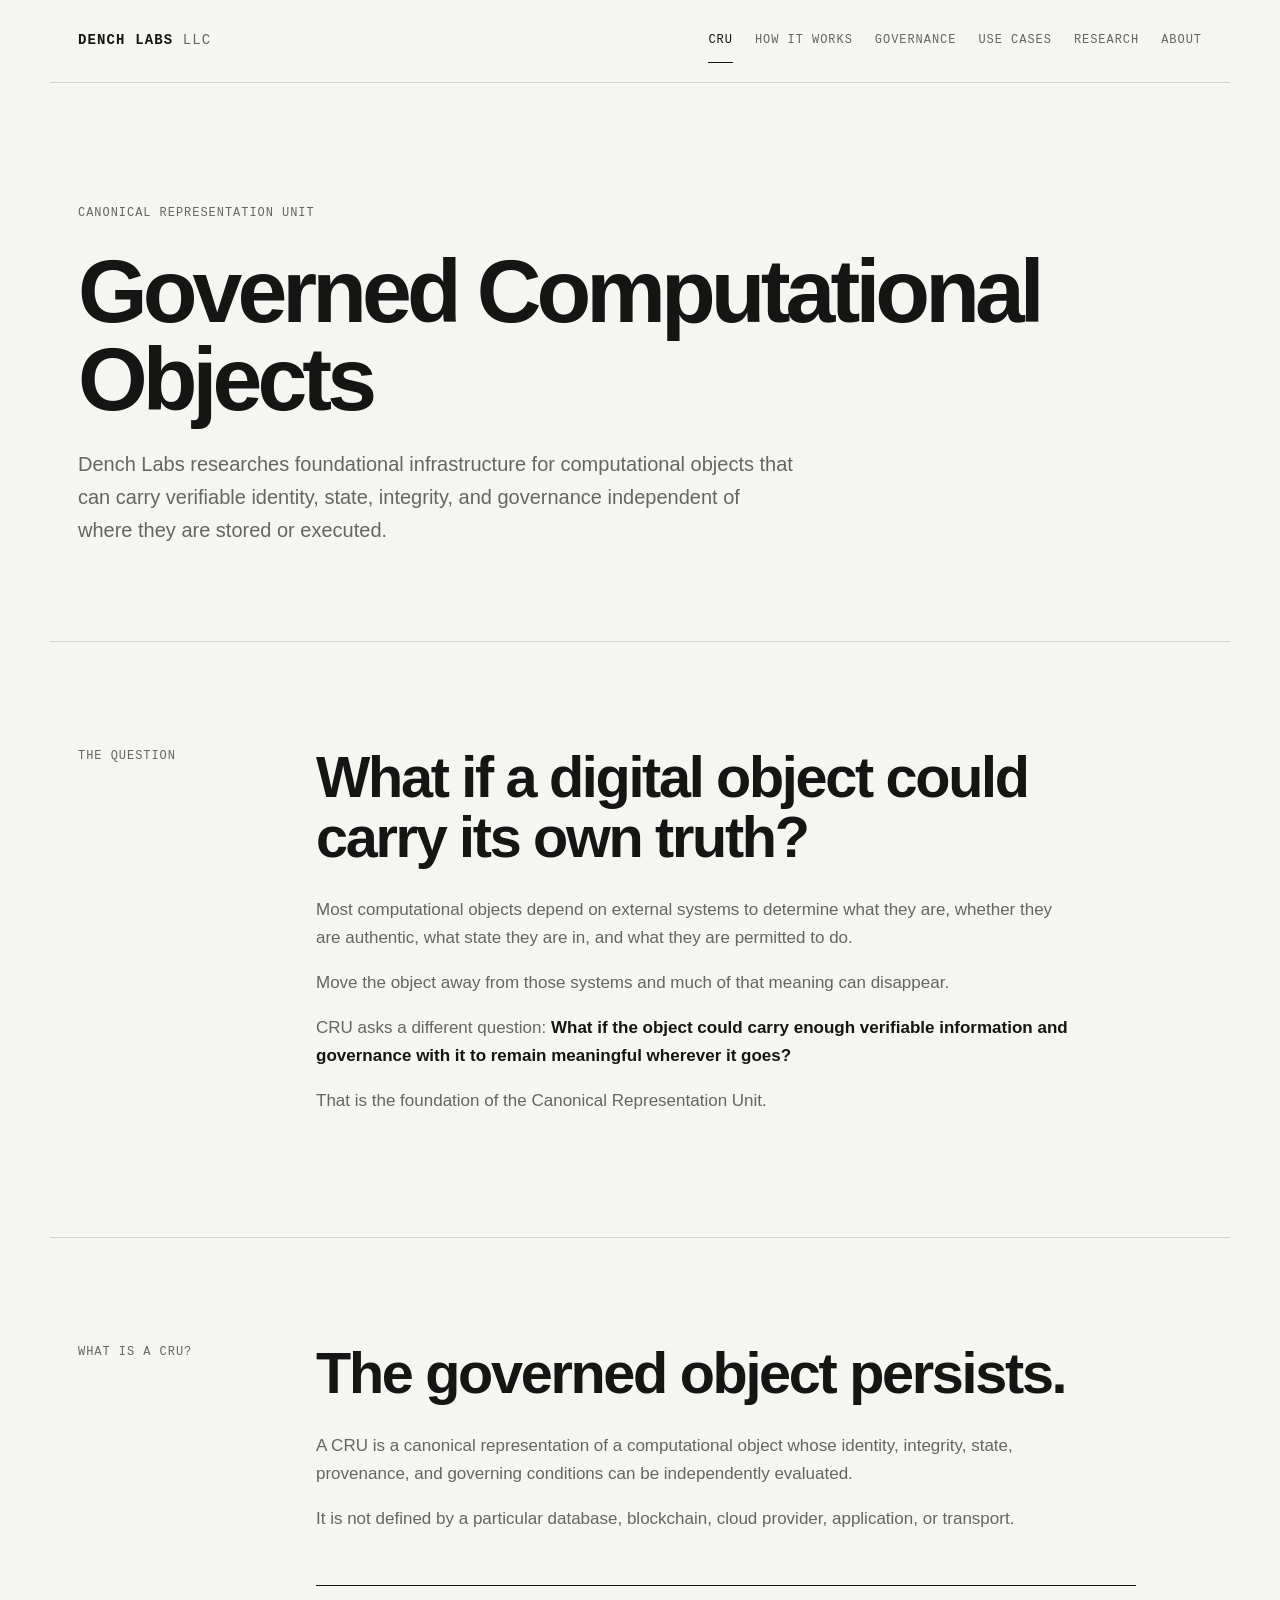
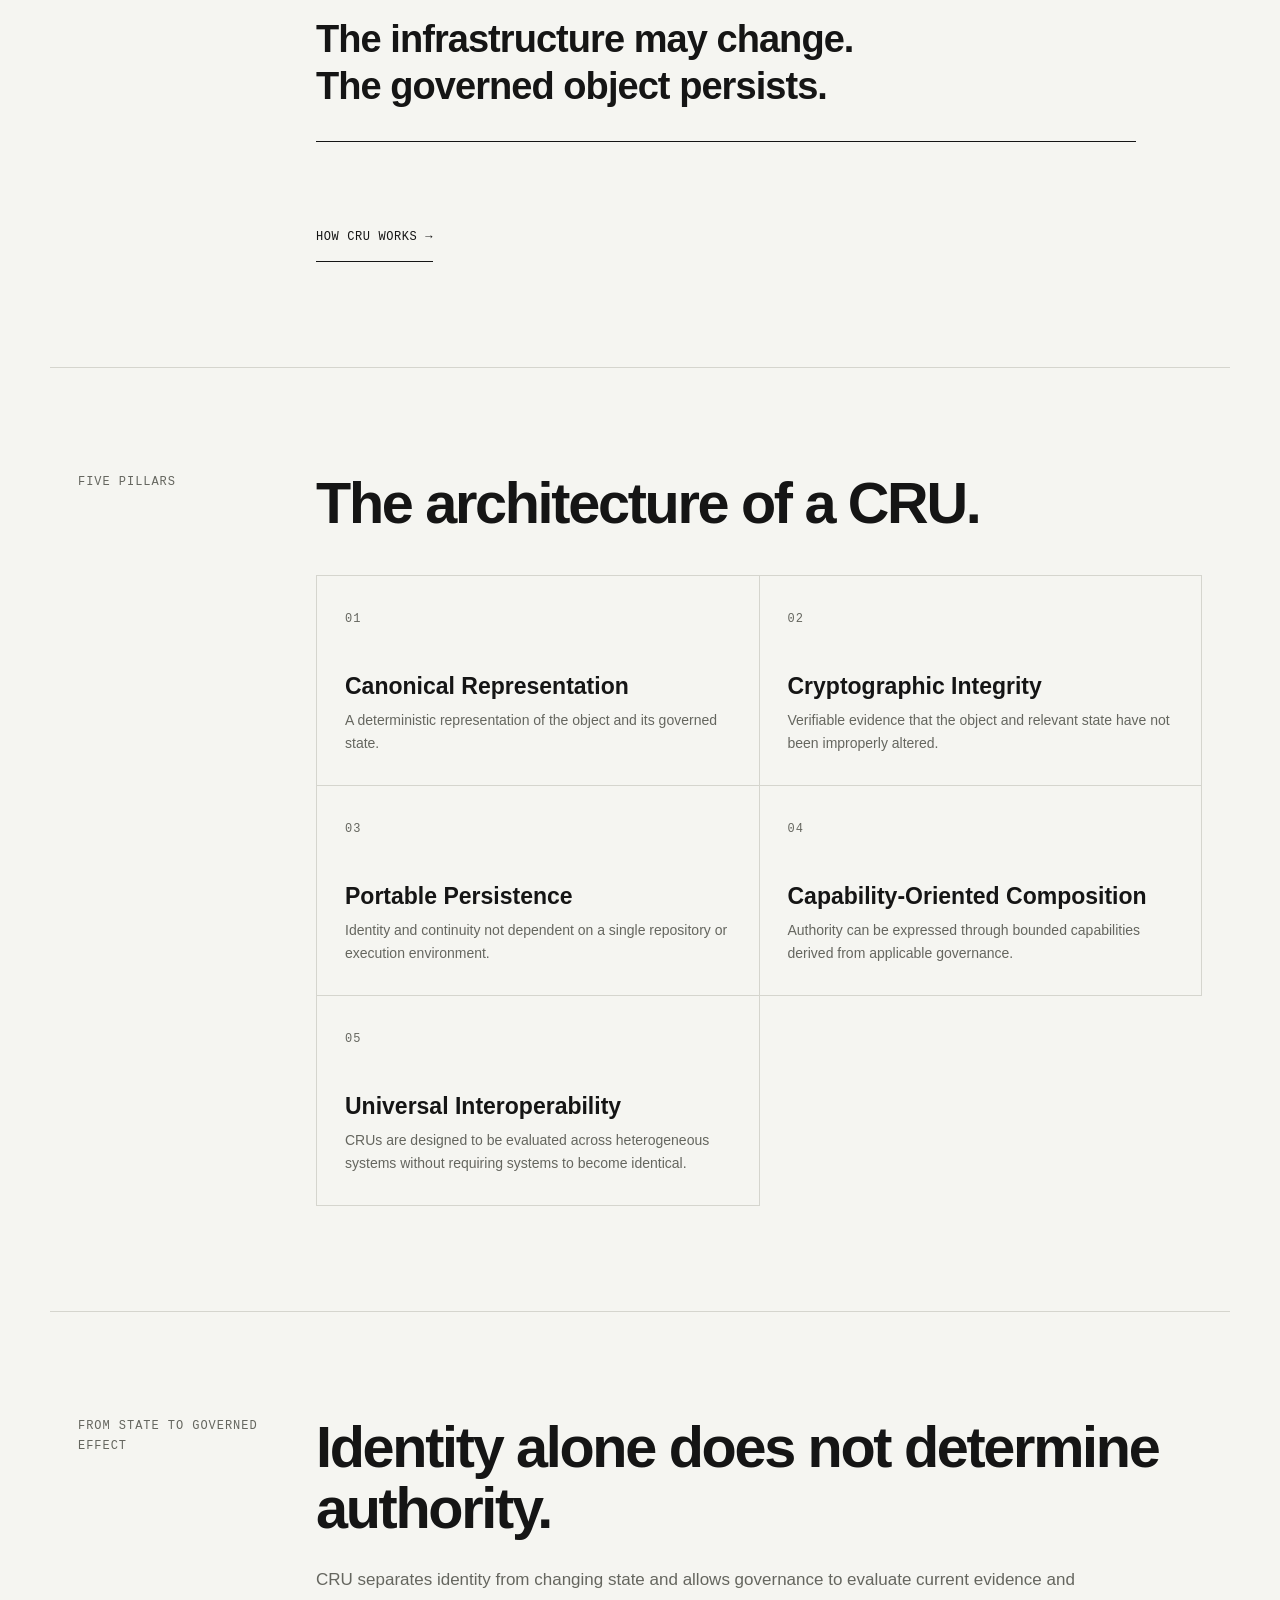
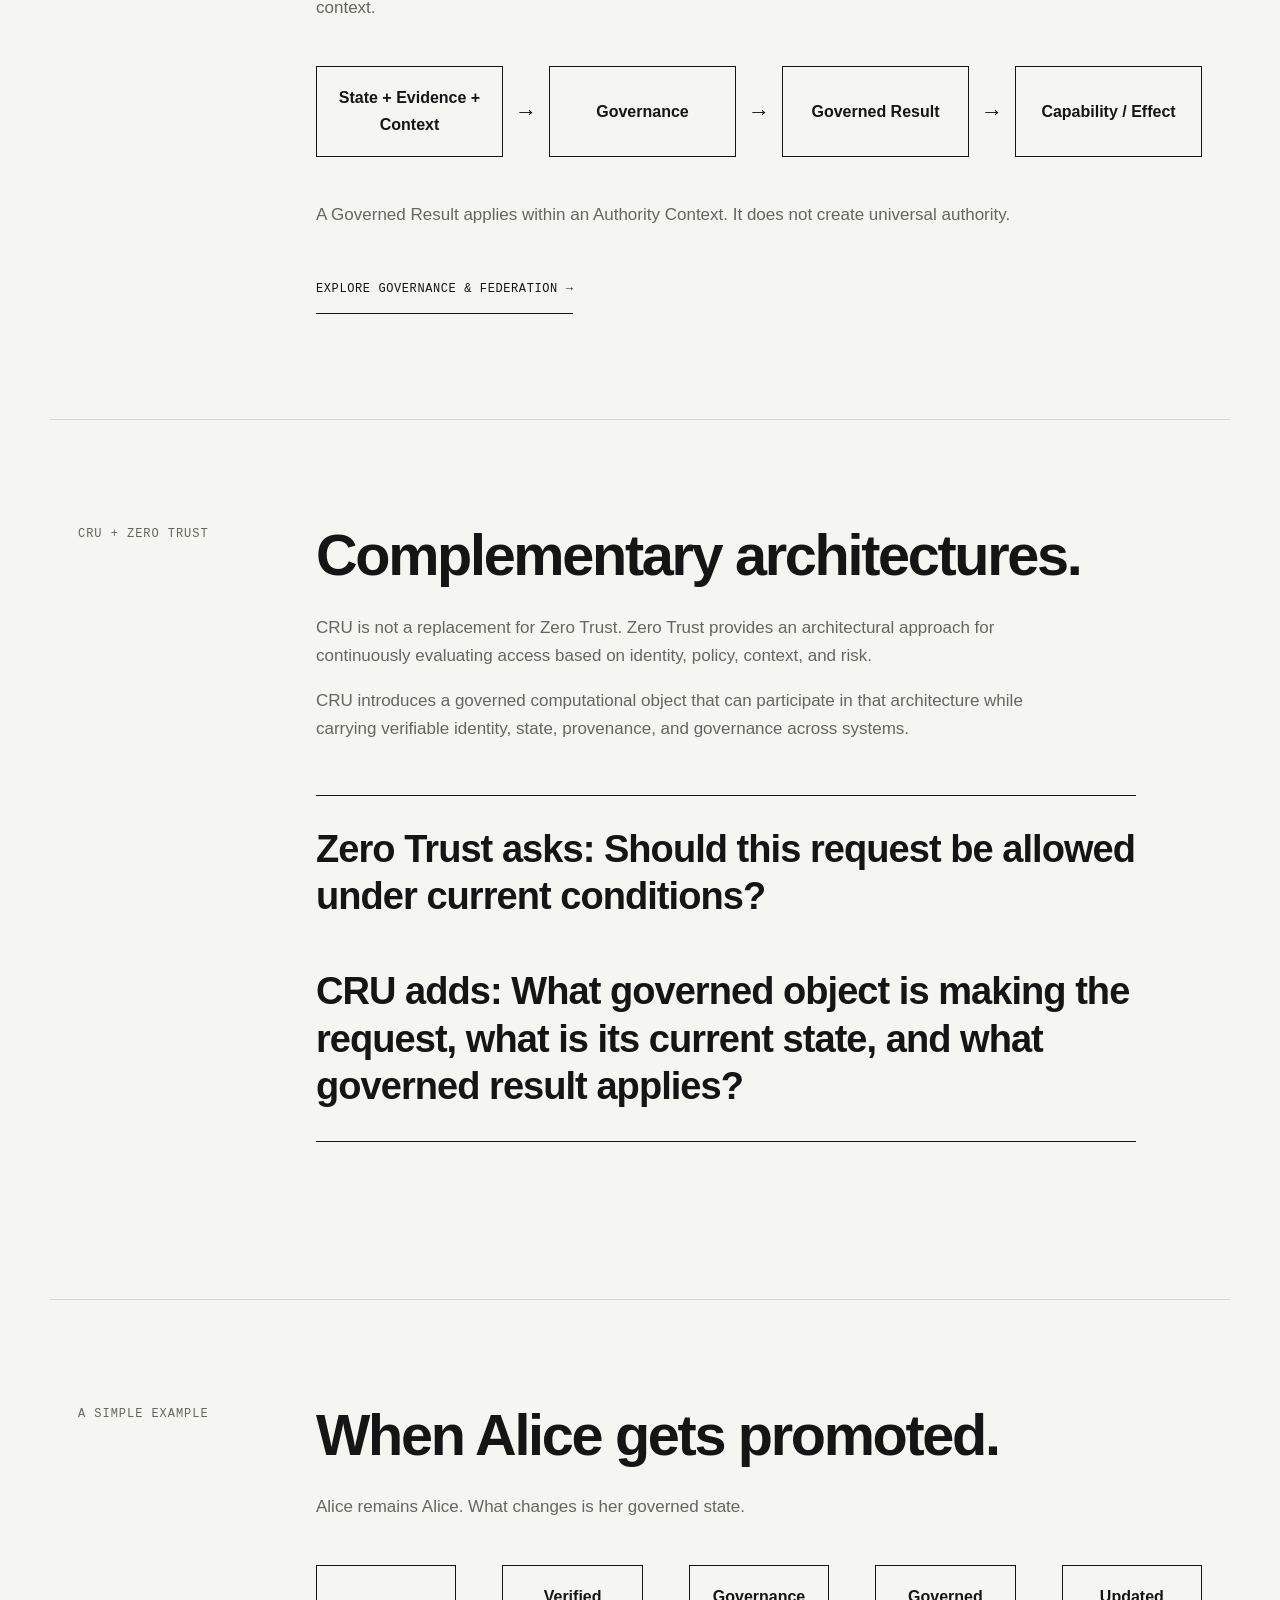
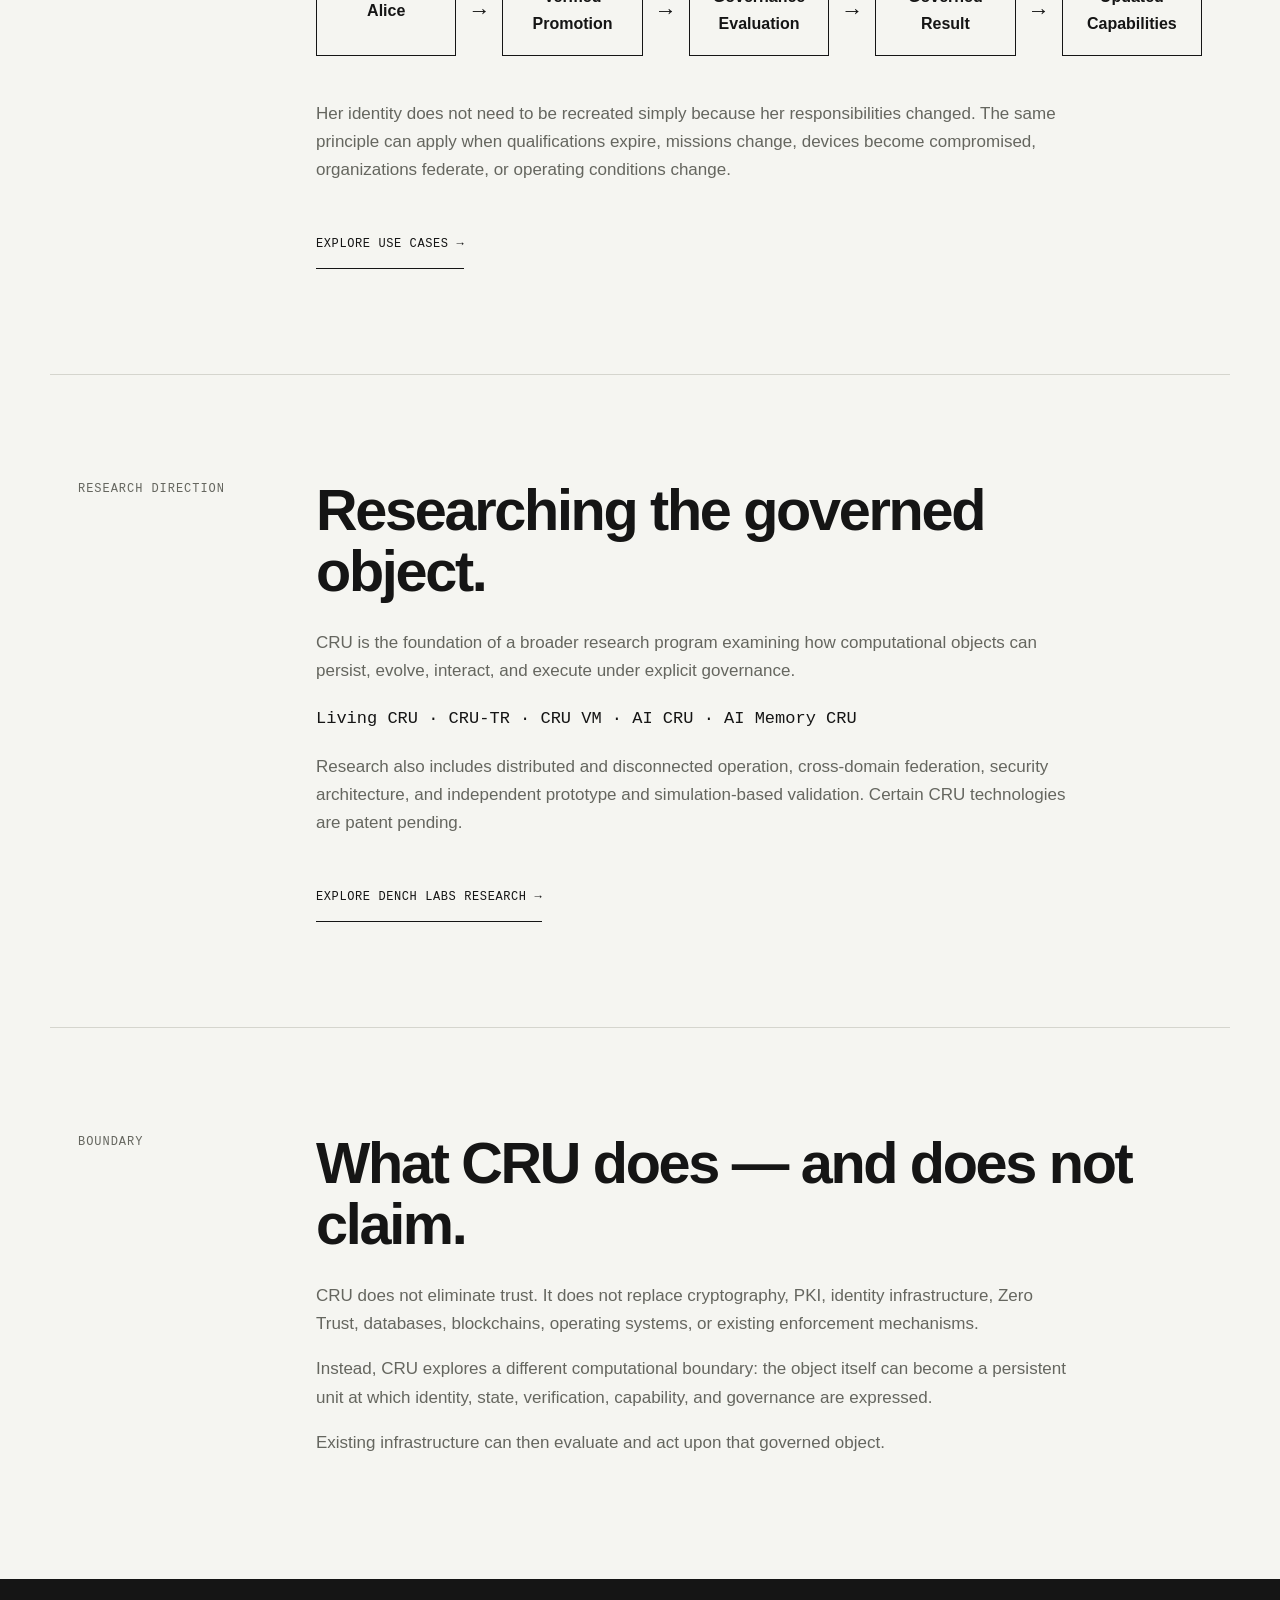
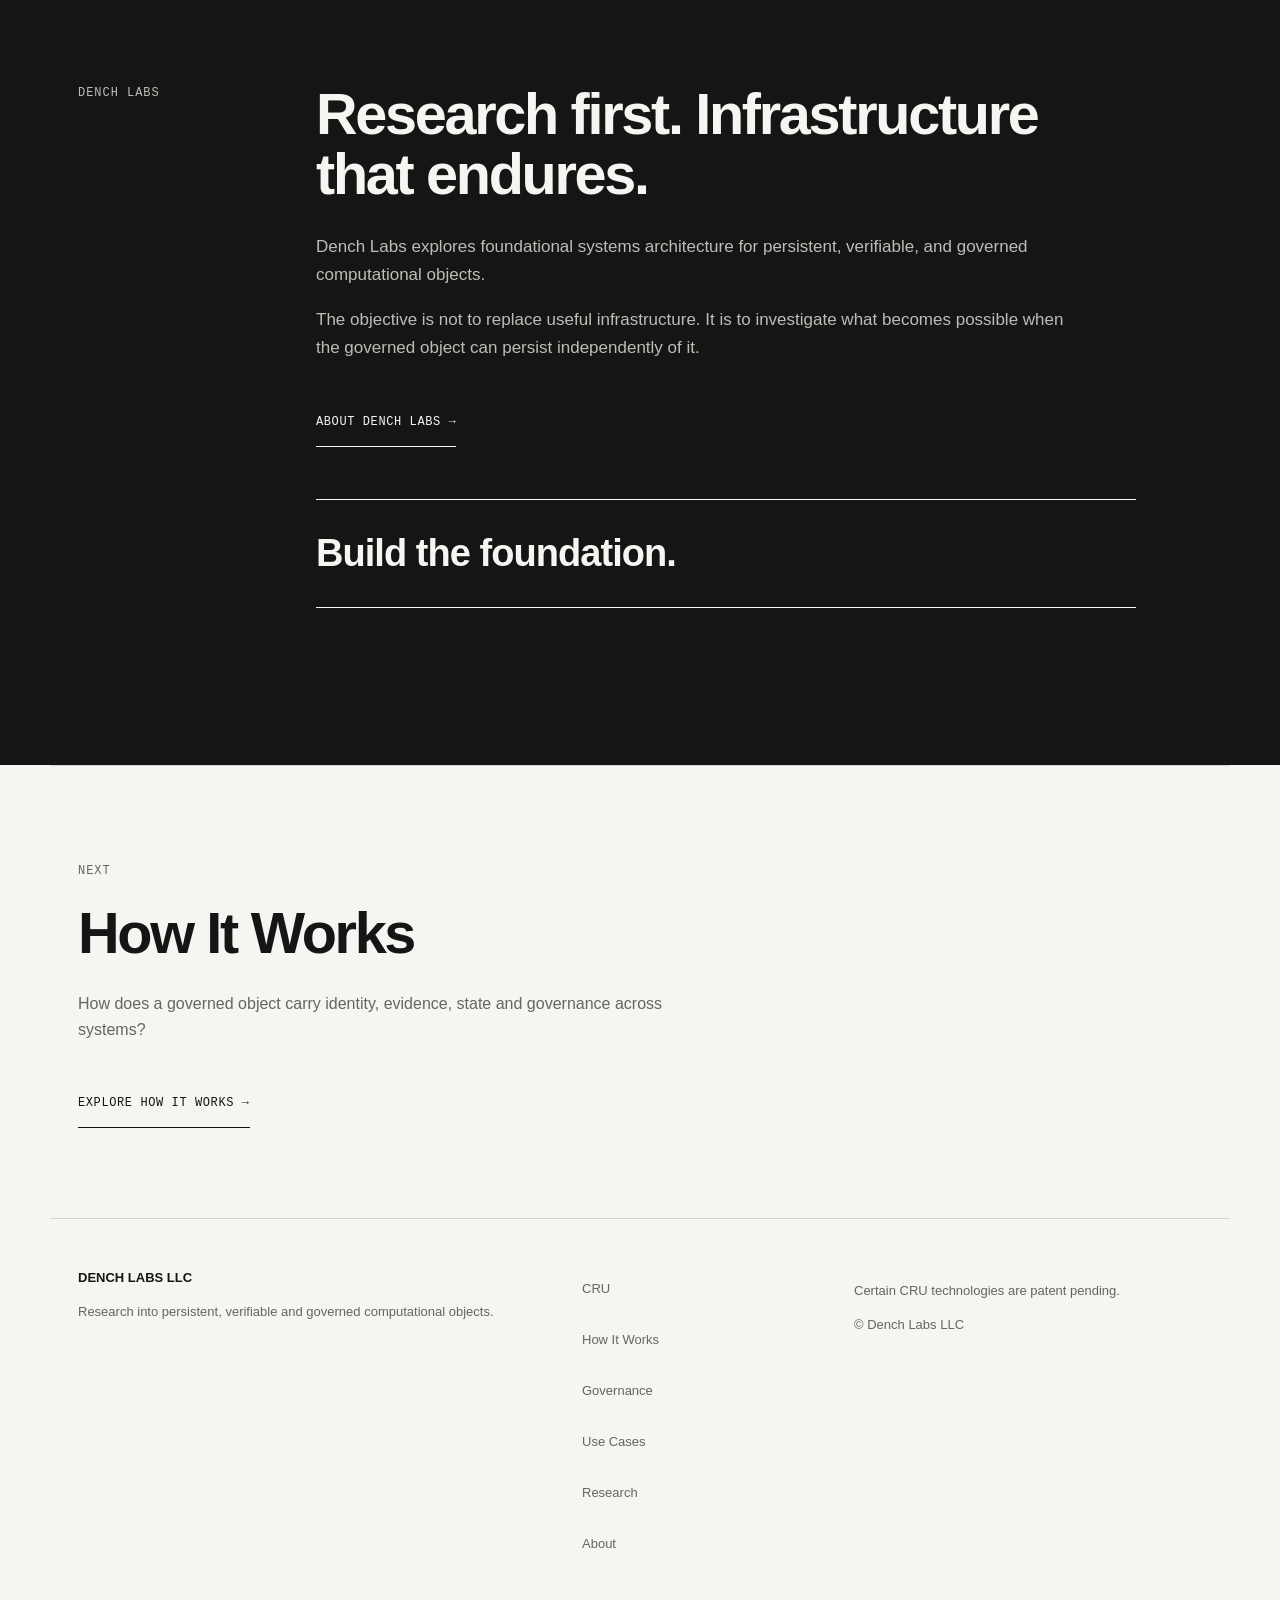
==== commit 4fec9e28: "v2 fix flat css js" ====
--- a/index.html
+++ b/index.html
@@ -1 +1 @@
-<!doctype html><html lang="en"><head><meta charset="utf-8"><meta name="viewport" content="width=device-width,initial-scale=1"><title>Governed Computational Objects | Dench Labs LLC</title><meta name="description" content="Dench Labs researches foundational infrastructure for governed computational objects."><link rel="stylesheet" href="css/site.css"><script defer src="js/site.js"></script></head><body><a class="skip-link" href="#main-content">Skip to main content</a><header class="site-header"><a class="brand" href="index.html" aria-label="Dench Labs home">DENCH LABS <span>LLC</span></a><button class="menu-toggle" aria-expanded="false" aria-controls="primary-nav">MENU</button><nav id="primary-nav" aria-label="Primary navigation"><a class="active" aria-current="page" href="index.html">CRU</a><a class="" href="how-it-works.html">HOW IT WORKS</a><a class="" href="governance.html">GOVERNANCE</a><a class="" href="use-cases.html">USE CASES</a><a class="" href="research.html">RESEARCH</a><a class="" href="about.html">ABOUT</a></nav></header><main id="main-content" tabindex="-1"><section class="page-hero"><div class="label">CANONICAL REPRESENTATION UNIT</div><h1>Governed Computational Objects</h1><p>Dench Labs researches foundational infrastructure for computational objects that can carry verifiable identity, state, integrity, and governance independent of where they are stored or executed.</p></section><section class="section"><div class="label">THE QUESTION</div><div class="section-body"><h2>What if a digital object could carry its own truth?</h2><p>Most computational objects depend on external systems to determine what they are, whether they are authentic, what state they are in, and what they are permitted to do.</p><p>Move the object away from those systems and much of that meaning can disappear.</p><p>CRU asks a different question: <strong>What if the object could carry enough verifiable information and governance with it to remain meaningful wherever it goes?</strong></p><p>That is the foundation of the Canonical Representation Unit.</p></div></section><section class="section"><div class="label">WHAT IS A CRU?</div><div class="section-body"><h2>The governed object persists.</h2><p>A CRU is a canonical representation of a computational object whose identity, integrity, state, provenance, and governing conditions can be independently evaluated.</p><p>It is not defined by a particular database, blockchain, cloud provider, application, or transport.</p><blockquote class="principle">The infrastructure may change.<br>The governed object persists.</blockquote><a class="cta" href="how-it-works.html">How CRU Works →</a></div></section><section class="section wide"><div class="label">FIVE PILLARS</div><div class="section-body"><h2>The architecture of a CRU.</h2><div class="cards"><article><span class="label">01</span><h3>Canonical Representation</h3><p>A deterministic representation of the object and its governed state.</p></article><article><span class="label">02</span><h3>Cryptographic Integrity</h3><p>Verifiable evidence that the object and relevant state have not been improperly altered.</p></article><article><span class="label">03</span><h3>Portable Persistence</h3><p>Identity and continuity not dependent on a single repository or execution environment.</p></article><article><span class="label">04</span><h3>Capability-Oriented Composition</h3><p>Authority can be expressed through bounded capabilities derived from applicable governance.</p></article><article><span class="label">05</span><h3>Universal Interoperability</h3><p>CRUs are designed to be evaluated across heterogeneous systems without requiring systems to become identical.</p></article></div></div></section><section class="section wide"><div class="label">FROM STATE TO GOVERNED EFFECT</div><div class="section-body"><h2>Identity alone does not determine authority.</h2><p>CRU separates identity from changing state and allows governance to evaluate current evidence and context.</p><div class="flow"><div class="node">State + Evidence + Context</div><div class="arrow" aria-hidden="true">→</div><div class="node">Governance</div><div class="arrow" aria-hidden="true">→</div><div class="node">Governed Result</div><div class="arrow" aria-hidden="true">→</div><div class="node">Capability / Effect</div></div><p>A Governed Result applies within an Authority Context. It does not create universal authority.</p><a class="cta" href="governance.html">Explore Governance & Federation →</a></div></section><section class="section"><div class="label">CRU + ZERO TRUST</div><div class="section-body"><h2>Complementary architectures.</h2><p>CRU is not a replacement for Zero Trust. Zero Trust provides an architectural approach for continuously evaluating access based on identity, policy, context, and risk.</p><p>CRU introduces a governed computational object that can participate in that architecture while carrying verifiable identity, state, provenance, and governance across systems.</p><blockquote class="principle">Zero Trust asks: Should this request be allowed under current conditions?<br><br>CRU adds: What governed object is making the request, what is its current state, and what governed result applies?</blockquote></div></section><section class="section wide"><div class="label">A SIMPLE EXAMPLE</div><div class="section-body"><h2>When Alice gets promoted.</h2><p>Alice remains Alice. What changes is her governed state.</p><div class="flow"><div class="node">Alice</div><div class="arrow" aria-hidden="true">→</div><div class="node">Verified Promotion</div><div class="arrow" aria-hidden="true">→</div><div class="node">Governance Evaluation</div><div class="arrow" aria-hidden="true">→</div><div class="node">Governed Result</div><div class="arrow" aria-hidden="true">→</div><div class="node">Updated Capabilities</div></div><p>Her identity does not need to be recreated simply because her responsibilities changed. The same principle can apply when qualifications expire, missions change, devices become compromised, organizations federate, or operating conditions change.</p><a class="cta" href="use-cases.html">Explore Use Cases →</a></div></section><section class="section"><div class="label">RESEARCH DIRECTION</div><div class="section-body"><h2>Researching the governed object.</h2><p>CRU is the foundation of a broader research program examining how computational objects can persist, evolve, interact, and execute under explicit governance.</p><p class="research-line">Living CRU · CRU-TR · CRU VM · AI CRU · AI Memory CRU</p><p>Research also includes distributed and disconnected operation, cross-domain federation, security architecture, and independent prototype and simulation-based validation. Certain CRU technologies are patent pending.</p><a class="cta" href="research.html">Explore Dench Labs Research →</a></div></section><section class="section"><div class="label">BOUNDARY</div><div class="section-body"><h2>What CRU does — and does not claim.</h2><p>CRU does not eliminate trust. It does not replace cryptography, PKI, identity infrastructure, Zero Trust, databases, blockchains, operating systems, or existing enforcement mechanisms.</p><p>Instead, CRU explores a different computational boundary: the object itself can become a persistent unit at which identity, state, verification, capability, and governance are expressed.</p><p>Existing infrastructure can then evaluate and act upon that governed object.</p></div></section><section class="section dark"><div class="label">DENCH LABS</div><div class="section-body"><h2>Research first. Infrastructure that endures.</h2><p>Dench Labs explores foundational systems architecture for persistent, verifiable, and governed computational objects.</p><p>The objective is not to replace useful infrastructure. It is to investigate what becomes possible when the governed object can persist independently of it.</p><a class="cta light" href="about.html">About Dench Labs →</a><blockquote class="principle">Build the foundation.</blockquote></div></section><section class="next"><span class="label">NEXT</span><h2>How It Works</h2><p>How does a governed object carry identity, evidence, state and governance across systems?</p><a class="cta" href="how-it-works.html">Explore How It Works →</a></section></main><footer><div><strong>DENCH LABS LLC</strong><p>Research into persistent, verifiable and governed computational objects.</p></div><div class="footer-links"><a href="index.html">CRU</a><a href="how-it-works.html">How It Works</a><a href="governance.html">Governance</a><a href="use-cases.html">Use Cases</a><a href="research.html">Research</a><a href="about.html">About</a></div><div><p>Certain CRU technologies are patent pending.</p><p>© Dench Labs LLC</p></div></footer></body></html>+<!doctype html><html lang="en"><head><meta charset="utf-8"><meta name="viewport" content="width=device-width,initial-scale=1"><title>Governed Computational Objects | Dench Labs LLC</title><meta name="description" content="Dench Labs researches foundational infrastructure for governed computational objects."><link rel="stylesheet" href="site.css?v=20260912-2"><script defer src="site.js?v=20260912-2"></script></head><body><a class="skip-link" href="#main-content">Skip to main content</a><header class="site-header"><a class="brand" href="index.html" aria-label="Dench Labs home">DENCH LABS <span>LLC</span></a><button class="menu-toggle" aria-expanded="false" aria-controls="primary-nav">MENU</button><nav id="primary-nav" aria-label="Primary navigation"><a class="active" aria-current="page" href="index.html">CRU</a><a class="" href="how-it-works.html">HOW IT WORKS</a><a class="" href="governance.html">GOVERNANCE</a><a class="" href="use-cases.html">USE CASES</a><a class="" href="research.html">RESEARCH</a><a class="" href="about.html">ABOUT</a></nav></header><main id="main-content" tabindex="-1"><section class="page-hero"><div class="label">CANONICAL REPRESENTATION UNIT</div><h1>Governed Computational Objects</h1><p>Dench Labs researches foundational infrastructure for computational objects that can carry verifiable identity, state, integrity, and governance independent of where they are stored or executed.</p></section><section class="section"><div class="label">THE QUESTION</div><div class="section-body"><h2>What if a digital object could carry its own truth?</h2><p>Most computational objects depend on external systems to determine what they are, whether they are authentic, what state they are in, and what they are permitted to do.</p><p>Move the object away from those systems and much of that meaning can disappear.</p><p>CRU asks a different question: <strong>What if the object could carry enough verifiable information and governance with it to remain meaningful wherever it goes?</strong></p><p>That is the foundation of the Canonical Representation Unit.</p></div></section><section class="section"><div class="label">WHAT IS A CRU?</div><div class="section-body"><h2>The governed object persists.</h2><p>A CRU is a canonical representation of a computational object whose identity, integrity, state, provenance, and governing conditions can be independently evaluated.</p><p>It is not defined by a particular database, blockchain, cloud provider, application, or transport.</p><blockquote class="principle">The infrastructure may change.<br>The governed object persists.</blockquote><a class="cta" href="how-it-works.html">How CRU Works →</a></div></section><section class="section wide"><div class="label">FIVE PILLARS</div><div class="section-body"><h2>The architecture of a CRU.</h2><div class="cards"><article><span class="label">01</span><h3>Canonical Representation</h3><p>A deterministic representation of the object and its governed state.</p></article><article><span class="label">02</span><h3>Cryptographic Integrity</h3><p>Verifiable evidence that the object and relevant state have not been improperly altered.</p></article><article><span class="label">03</span><h3>Portable Persistence</h3><p>Identity and continuity not dependent on a single repository or execution environment.</p></article><article><span class="label">04</span><h3>Capability-Oriented Composition</h3><p>Authority can be expressed through bounded capabilities derived from applicable governance.</p></article><article><span class="label">05</span><h3>Universal Interoperability</h3><p>CRUs are designed to be evaluated across heterogeneous systems without requiring systems to become identical.</p></article></div></div></section><section class="section wide"><div class="label">FROM STATE TO GOVERNED EFFECT</div><div class="section-body"><h2>Identity alone does not determine authority.</h2><p>CRU separates identity from changing state and allows governance to evaluate current evidence and context.</p><div class="flow"><div class="node">State + Evidence + Context</div><div class="arrow" aria-hidden="true">→</div><div class="node">Governance</div><div class="arrow" aria-hidden="true">→</div><div class="node">Governed Result</div><div class="arrow" aria-hidden="true">→</div><div class="node">Capability / Effect</div></div><p>A Governed Result applies within an Authority Context. It does not create universal authority.</p><a class="cta" href="governance.html">Explore Governance & Federation →</a></div></section><section class="section"><div class="label">CRU + ZERO TRUST</div><div class="section-body"><h2>Complementary architectures.</h2><p>CRU is not a replacement for Zero Trust. Zero Trust provides an architectural approach for continuously evaluating access based on identity, policy, context, and risk.</p><p>CRU introduces a governed computational object that can participate in that architecture while carrying verifiable identity, state, provenance, and governance across systems.</p><blockquote class="principle">Zero Trust asks: Should this request be allowed under current conditions?<br><br>CRU adds: What governed object is making the request, what is its current state, and what governed result applies?</blockquote></div></section><section class="section wide"><div class="label">A SIMPLE EXAMPLE</div><div class="section-body"><h2>When Alice gets promoted.</h2><p>Alice remains Alice. What changes is her governed state.</p><div class="flow"><div class="node">Alice</div><div class="arrow" aria-hidden="true">→</div><div class="node">Verified Promotion</div><div class="arrow" aria-hidden="true">→</div><div class="node">Governance Evaluation</div><div class="arrow" aria-hidden="true">→</div><div class="node">Governed Result</div><div class="arrow" aria-hidden="true">→</div><div class="node">Updated Capabilities</div></div><p>Her identity does not need to be recreated simply because her responsibilities changed. The same principle can apply when qualifications expire, missions change, devices become compromised, organizations federate, or operating conditions change.</p><a class="cta" href="use-cases.html">Explore Use Cases →</a></div></section><section class="section"><div class="label">RESEARCH DIRECTION</div><div class="section-body"><h2>Researching the governed object.</h2><p>CRU is the foundation of a broader research program examining how computational objects can persist, evolve, interact, and execute under explicit governance.</p><p class="research-line">Living CRU · CRU-TR · CRU VM · AI CRU · AI Memory CRU</p><p>Research also includes distributed and disconnected operation, cross-domain federation, security architecture, and independent prototype and simulation-based validation. Certain CRU technologies are patent pending.</p><a class="cta" href="research.html">Explore Dench Labs Research →</a></div></section><section class="section"><div class="label">BOUNDARY</div><div class="section-body"><h2>What CRU does — and does not claim.</h2><p>CRU does not eliminate trust. It does not replace cryptography, PKI, identity infrastructure, Zero Trust, databases, blockchains, operating systems, or existing enforcement mechanisms.</p><p>Instead, CRU explores a different computational boundary: the object itself can become a persistent unit at which identity, state, verification, capability, and governance are expressed.</p><p>Existing infrastructure can then evaluate and act upon that governed object.</p></div></section><section class="section dark"><div class="label">DENCH LABS</div><div class="section-body"><h2>Research first. Infrastructure that endures.</h2><p>Dench Labs explores foundational systems architecture for persistent, verifiable, and governed computational objects.</p><p>The objective is not to replace useful infrastructure. It is to investigate what becomes possible when the governed object can persist independently of it.</p><a class="cta light" href="about.html">About Dench Labs →</a><blockquote class="principle">Build the foundation.</blockquote></div></section><section class="next"><span class="label">NEXT</span><h2>How It Works</h2><p>How does a governed object carry identity, evidence, state and governance across systems?</p><a class="cta" href="how-it-works.html">Explore How It Works →</a></section></main><footer><div><strong>DENCH LABS LLC</strong><p>Research into persistent, verifiable and governed computational objects.</p></div><div class="footer-links"><a href="index.html">CRU</a><a href="how-it-works.html">How It Works</a><a href="governance.html">Governance</a><a href="use-cases.html">Use Cases</a><a href="research.html">Research</a><a href="about.html">About</a></div><div><p>Certain CRU technologies are patent pending.</p><p>© Dench Labs LLC</p></div></footer></body></html>
--- a/site.css
+++ b/site.css
@@ -0,0 +1,14 @@
+:root{--bg:#f5f5f1;--ink:#151515;--muted:#65665f;--line:#d5d5ce;--panel:#ecece6;--max:1180px;--read:820px}*{box-sizing:border-box}html{scroll-behavior:smooth}body{margin:0;background:var(--bg);color:var(--ink);font-family:Arial,Helvetica,sans-serif;line-height:1.65}a{color:inherit}.site-header{position:sticky;top:0;z-index:20;max-width:var(--max);margin:auto;padding:19px 28px;display:flex;align-items:center;justify-content:space-between;background:rgba(245,245,241,.96);border-bottom:1px solid var(--line)}.brand,.label,nav a,.menu-toggle{font-family:"Courier New",monospace;letter-spacing:.08em}.brand{font-size:14px;text-decoration:none;font-weight:bold}.brand span{color:var(--muted);font-weight:normal}nav{display:flex;gap:22px}nav a{font-size:12px;text-decoration:none;color:var(--muted);padding:8px 0;border-bottom:1px solid transparent}nav a:hover,nav a.active{color:var(--ink);border-color:var(--ink)}.menu-toggle{display:none;border:0;background:none;font-size:12px}.page-hero{max-width:var(--max);min-height:62vh;margin:auto;padding:13vh 28px 10vh;display:flex;flex-direction:column;justify-content:center}.label{font-size:12px;color:var(--muted);text-transform:uppercase}.page-hero h1{max-width:980px;margin:24px 0;font-size:clamp(48px,7vw,92px);line-height:.98;letter-spacing:-.055em}.page-hero p{max-width:720px;font-size:20px;color:var(--muted);margin:0}.section{max-width:var(--max);margin:auto;padding:105px 28px;border-top:1px solid var(--line);display:grid;grid-template-columns:180px minmax(0,1fr);gap:58px}.section.wide .section-body{max-width:none}.section-body{max-width:var(--read)}h2{font-size:clamp(32px,4.5vw,58px);line-height:1.05;letter-spacing:-.04em;margin:0 0 28px}h3{line-height:1.15}.section p{color:var(--muted);font-size:17px;max-width:760px}.section strong{color:var(--ink)}.principle{font-size:clamp(24px,3vw,38px);line-height:1.25;letter-spacing:-.025em;margin:52px 0;padding:30px 0;border-top:1px solid var(--ink);border-bottom:1px solid var(--ink);font-weight:600}.cta{display:inline-block;margin-top:24px;text-decoration:none;border-bottom:1px solid var(--ink);padding:6px 0;font-family:"Courier New",monospace;font-size:12px;text-transform:uppercase;letter-spacing:.05em}.cards{display:grid;grid-template-columns:repeat(2,minmax(0,1fr));border-top:1px solid var(--line);border-left:1px solid var(--line);margin-top:42px}.cards article{padding:28px;min-height:210px;border-right:1px solid var(--line);border-bottom:1px solid var(--line)}.cards h3{font-size:23px;margin:42px 0 10px}.cards p{font-size:14px;margin:0}.flow{display:flex;align-items:stretch;gap:0;margin:44px 0;max-width:100%;overflow:hidden}.flow .node,.boundary-flow .node,.vertical-model .node{border:1px solid var(--ink);padding:18px 16px;display:flex;align-items:center;justify-content:center;text-align:center;min-height:72px;font-weight:600;background:var(--bg)}.flow .node{flex:1;min-width:0}.arrow{display:flex;align-items:center;justify-content:center;padding:0 12px;font-size:22px}.flow-long{display:grid;grid-template-columns:repeat(4,1fr);gap:10px}.flow-long .node{min-height:96px}.research-line{font-family:"Courier New",monospace;color:var(--ink)!important;line-height:2}.dark{max-width:none;background:var(--ink);color:var(--bg);padding-left:max(28px,calc((100vw - var(--max))/2 + 28px));padding-right:max(28px,calc((100vw - var(--max))/2 + 28px));border:0}.dark .label,.dark p{color:#bdbdb6}.dark .principle{border-color:var(--bg)}.dark .cta{border-color:var(--bg)}.not-imply{display:flex;align-items:center;justify-content:space-between;gap:18px;padding:34px 0;margin:42px 0;border-top:1px solid var(--line);border-bottom:1px solid var(--line);font-size:clamp(17px,2vw,24px)}.not-imply span{font-family:"Courier New",monospace;color:var(--muted);font-size:13px;text-align:center}.domain-flow{display:grid;grid-template-columns:1fr auto 1fr;gap:25px;align-items:center;margin:45px 0}.domain-flow>div:not(.domain-cross){border:1px solid var(--line);padding:25px}.domain-flow .node{border-top:1px solid var(--line);padding:18px 0;margin-top:15px}.domain-cross{font-size:28px}.domain-boundary-mobile{display:none}.boundary-flow{display:flex;flex-direction:column;max-width:520px;margin:42px 0}.boundary-flow .arrow{padding:10px}.boundary{border-top:3px double var(--ink);border-bottom:3px double var(--ink);padding:12px;text-align:center;font:12px "Courier New",monospace;letter-spacing:.08em;margin:12px 0}.case-flow{display:grid;grid-template-columns:1fr auto 1fr auto 1fr;align-items:stretch;margin:40px 0}.case-flow article{border:1px solid var(--line);padding:25px}.case-flow h3{font-size:20px;margin:30px 0 0}.vertical-model{max-width:560px;margin:45px 0}.vertical-model .node{flex-direction:column}.vertical-model small{display:block;color:var(--muted);font-weight:normal;margin-top:6px}.vertical-model .arrow{padding:8px}.principles-list article{display:grid;grid-template-columns:55px 1fr;gap:0 20px;border-top:1px solid var(--line);padding:26px 0}.principles-list b{font-family:"Courier New",monospace}.principles-list h3{margin:0;font-size:24px}.principles-list p{grid-column:2;margin-bottom:0}.next{max-width:var(--max);margin:auto;padding:90px 28px;border-top:1px solid var(--line)}.next h2{margin-top:20px}.next p{max-width:600px;color:var(--muted)}footer{max-width:var(--max);margin:auto;border-top:1px solid var(--line);padding:48px 28px;display:grid;grid-template-columns:2fr 1fr 1.5fr;gap:40px;color:var(--muted);font-size:13px}footer strong{color:var(--ink)}.footer-links{display:flex;flex-direction:column;gap:7px}.footer-links a{text-decoration:none}.footer-links a:hover{text-decoration:underline}@media(max-width:900px){.site-header{padding:16px 22px}.menu-toggle{display:block}.site-header nav{display:none;position:absolute;top:100%;left:0;right:0;background:var(--bg);border-bottom:1px solid var(--line);padding:16px 22px 24px;flex-direction:column;align-items:flex-start;gap:3px}.site-header nav.open{display:flex}.site-header nav a{width:100%;padding:14px 0}.page-hero{padding:10vh 22px 8vh;min-height:54vh}.section{grid-template-columns:1fr;gap:24px;padding:78px 22px}.cards{grid-template-columns:1fr 1fr}.flow{flex-direction:column}.flow .arrow{transform:none;padding:6px}.flow .arrow::first-letter{font-size:0}.flow .arrow{font-size:0}.flow .arrow:after{content:'↓';font-size:22px}.flow-long{grid-template-columns:1fr 1fr}.not-imply{flex-direction:column}.domain-flow{grid-template-columns:1fr}.domain-cross{transform:none;text-align:center}.domain-cross-wide{display:none}.domain-boundary-mobile{display:block;border-top:3px double var(--ink);border-bottom:3px double var(--ink);padding:12px;text-align:center;font:12px "Courier New",monospace;letter-spacing:.08em}.case-flow{grid-template-columns:1fr}.case-flow>.arrow{font-size:0;padding:6px}.case-flow>.arrow:after{content:'↓';font-size:22px}.dark{padding-left:22px;padding-right:22px}footer{grid-template-columns:1fr 1fr}}@media(max-width:600px){.page-hero h1{font-size:clamp(44px,15vw,68px)}.page-hero p{font-size:18px}.section{padding-top:64px;padding-bottom:64px}.cards{grid-template-columns:1fr}.cards article{min-height:0}.flow-long{grid-template-columns:1fr}.principle{font-size:25px;margin:38px 0}.not-imply strong{font-size:21px}.not-imply span{font-size:12px}.case-flow article{padding:22px}.domain-flow>div:not(.domain-cross){padding:20px}footer{grid-template-columns:1fr}.next{padding:70px 22px}}@media(prefers-reduced-motion:reduce){html{scroll-behavior:auto}}:focus-visible{outline:2px solid var(--ink);outline-offset:4px}
+/* W18 accessibility/readability refinements */
+.skip-link{position:fixed;left:18px;top:12px;z-index:100;transform:translateY(-160%);background:var(--ink);color:var(--bg);padding:10px 14px;text-decoration:none;font:12px "Courier New",monospace;letter-spacing:.04em}
+.skip-link:focus{transform:translateY(0)}
+.menu-toggle{min-width:48px;min-height:44px;cursor:pointer}
+nav a,.cta,.footer-links a{min-height:44px}
+nav a{display:flex;align-items:center}
+.cta{padding-top:10px;padding-bottom:10px}
+.footer-links a{display:flex;align-items:center}
+#main-content:focus{outline:none}
+@media(max-width:900px){.site-header nav a{min-height:48px}.menu-toggle{padding:8px 6px}}
+
+.dark .flow .node{background:var(--ink);color:var(--bg);border-color:var(--bg)}
+.dark .flow .arrow{color:var(--bg)}
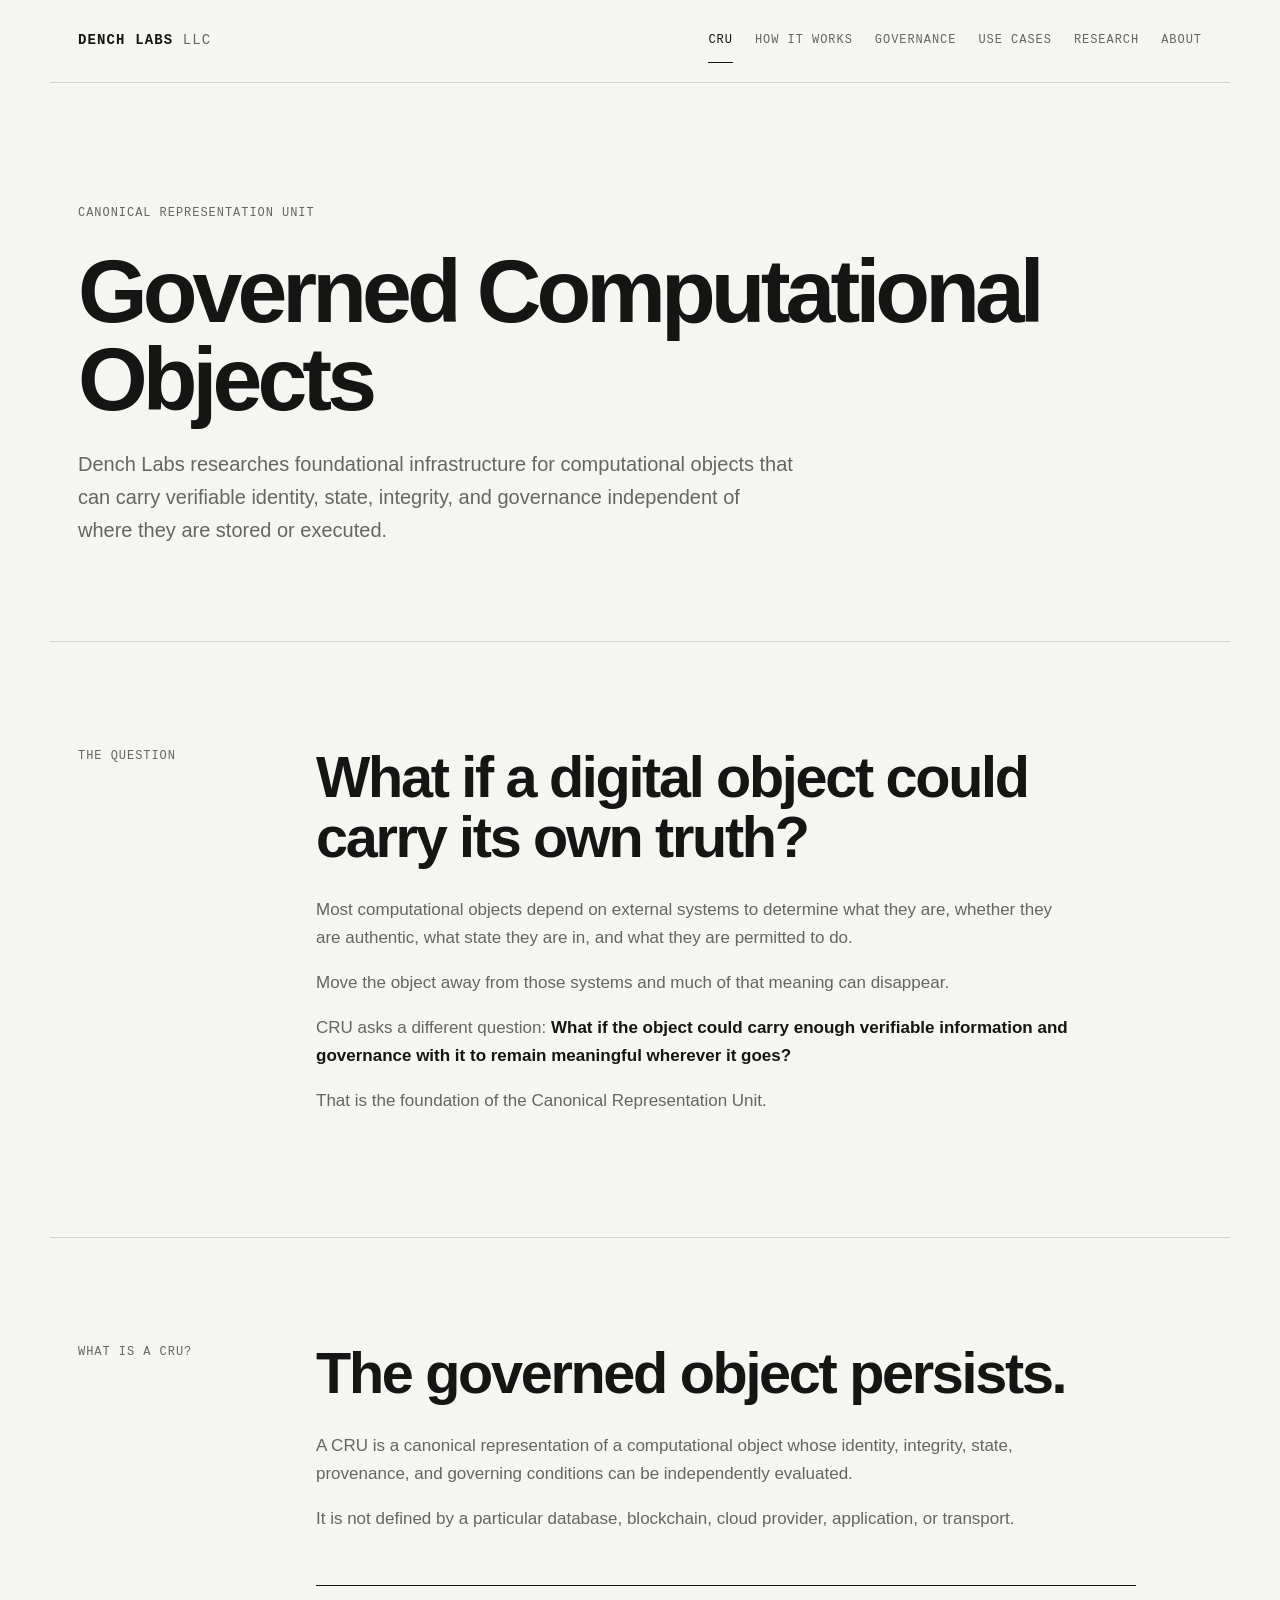
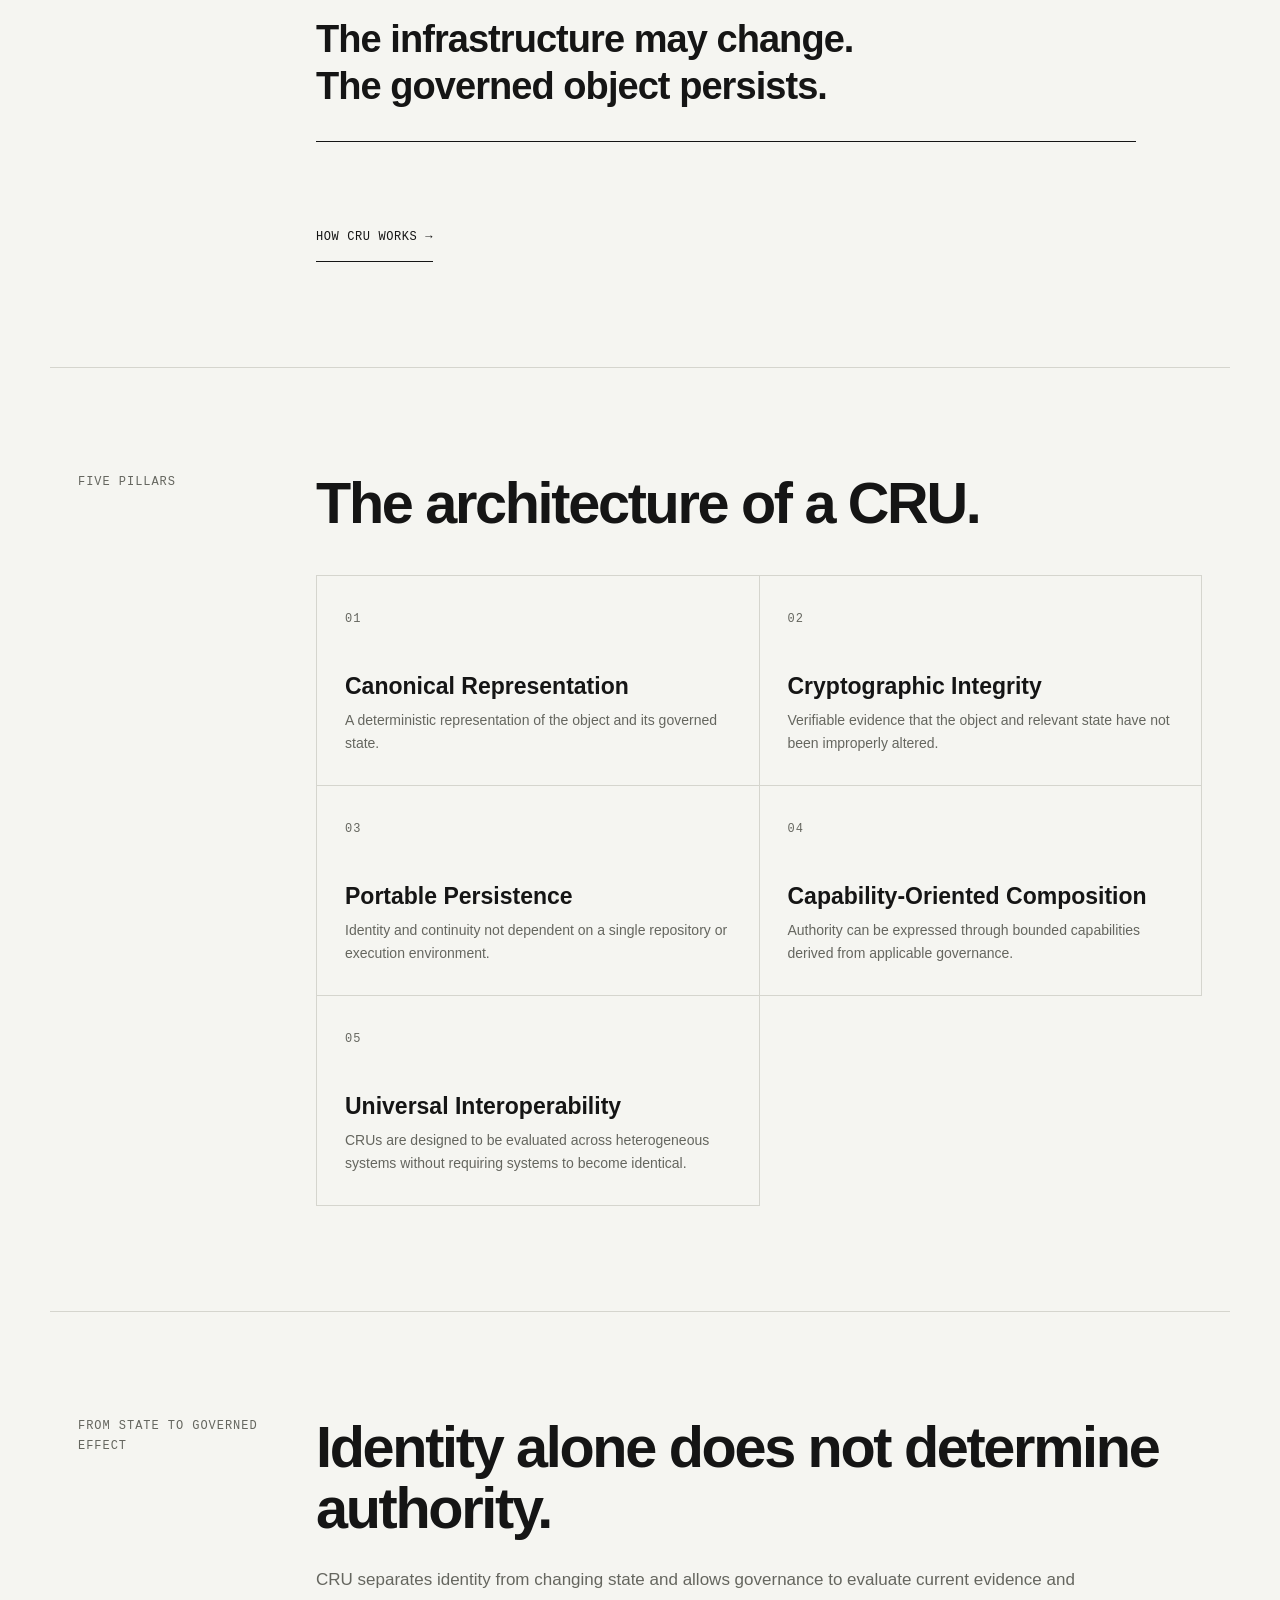
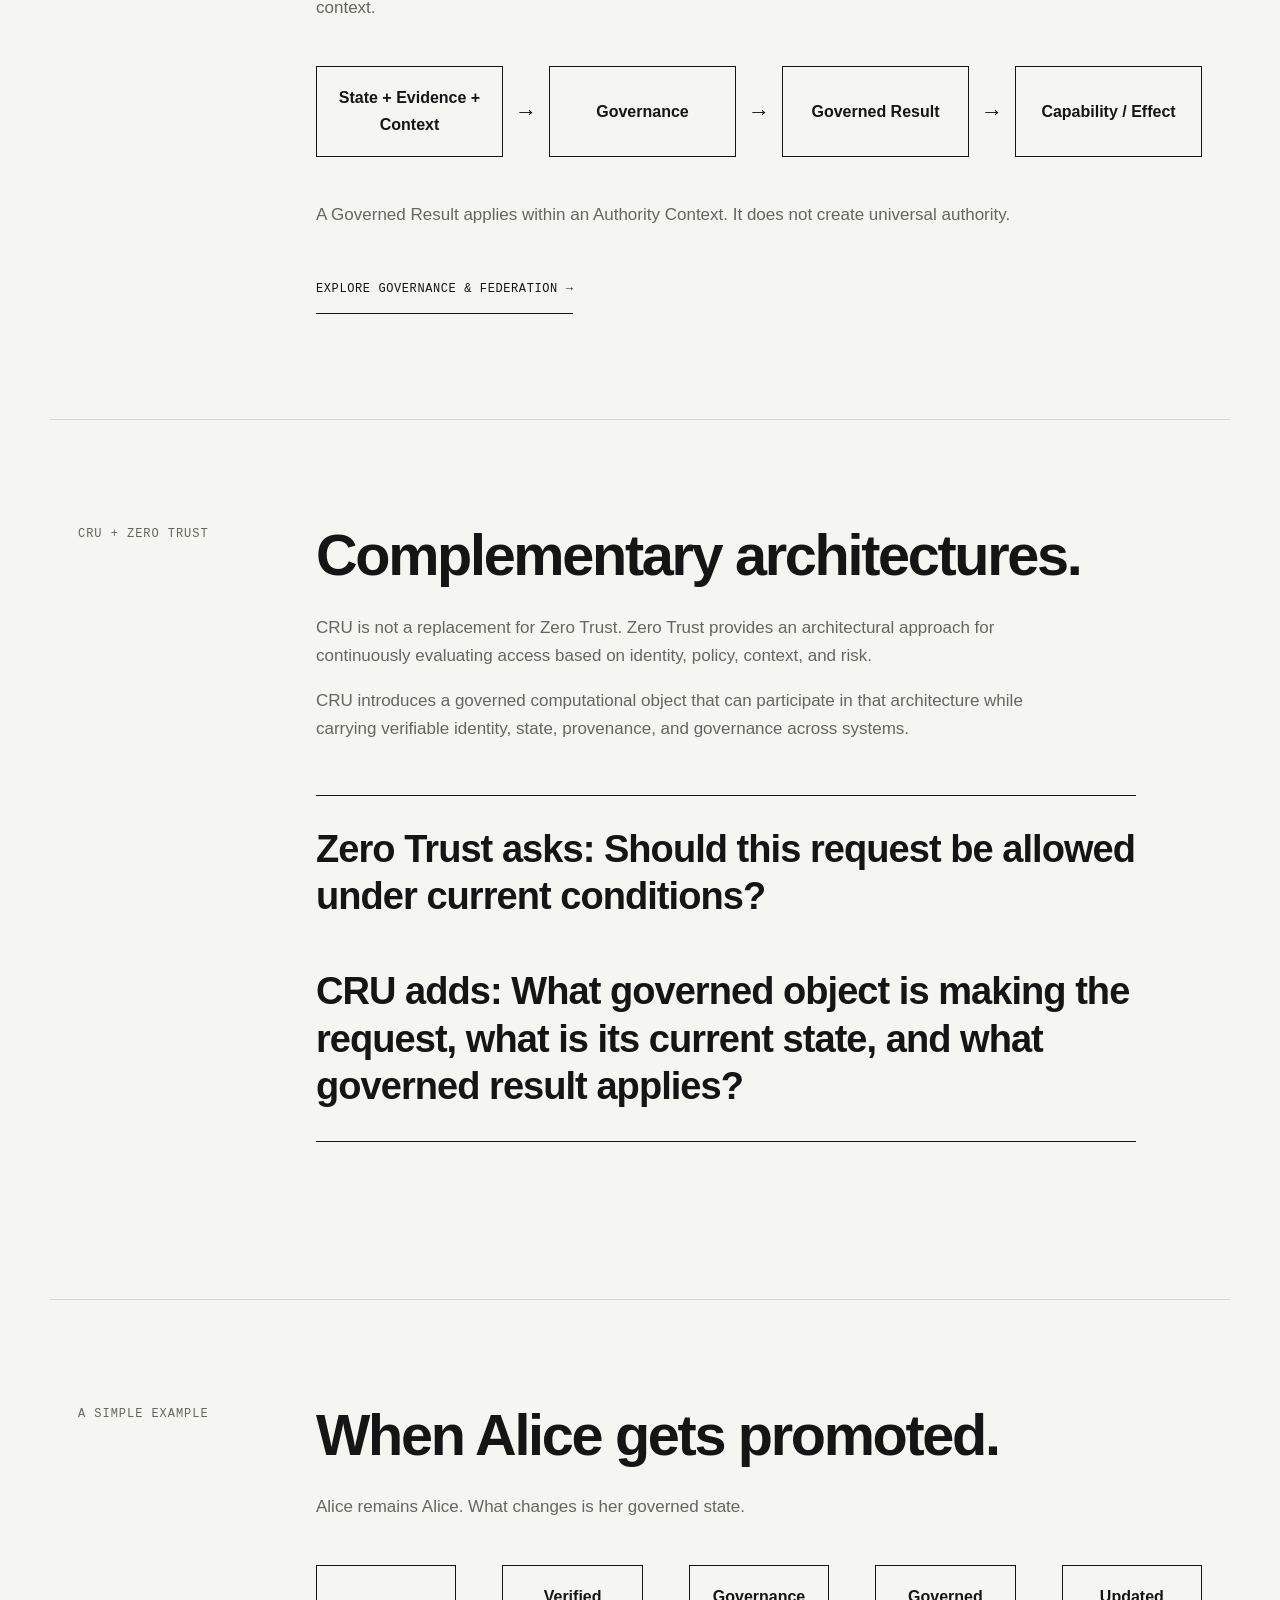
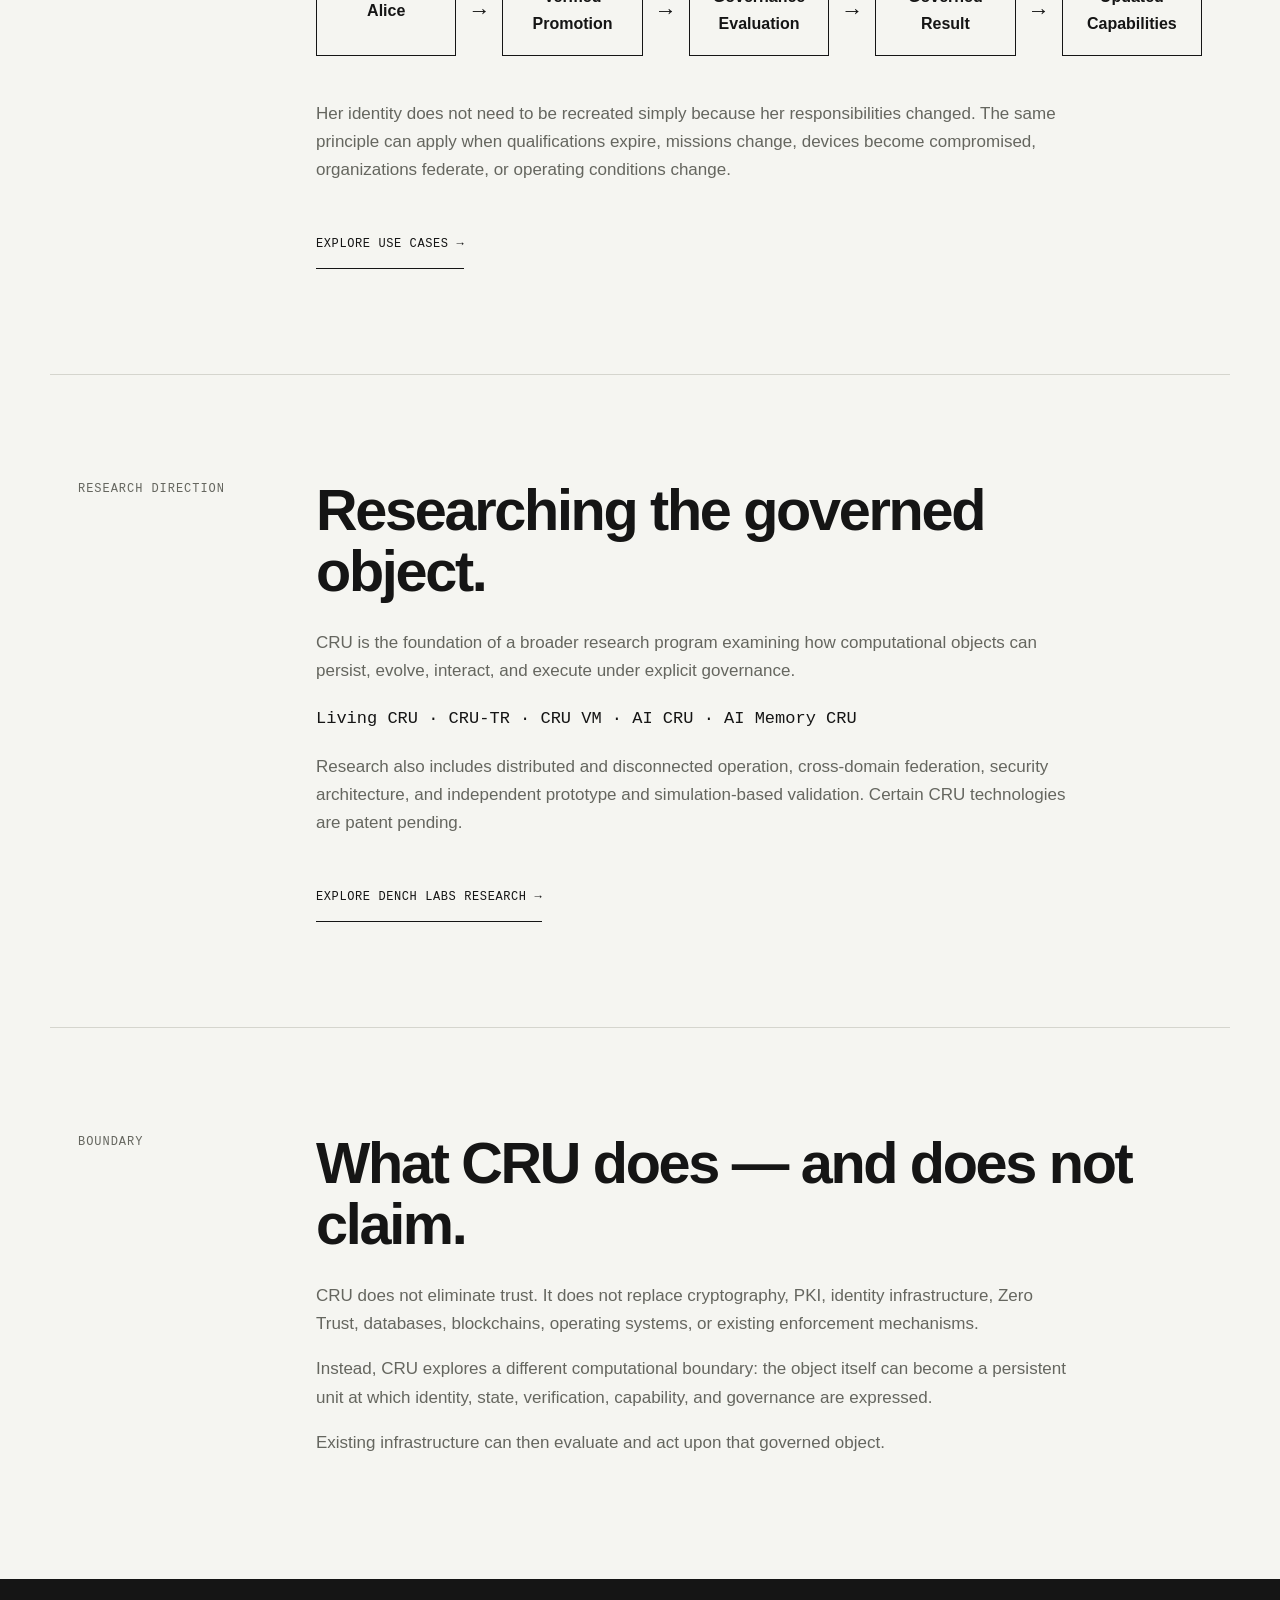
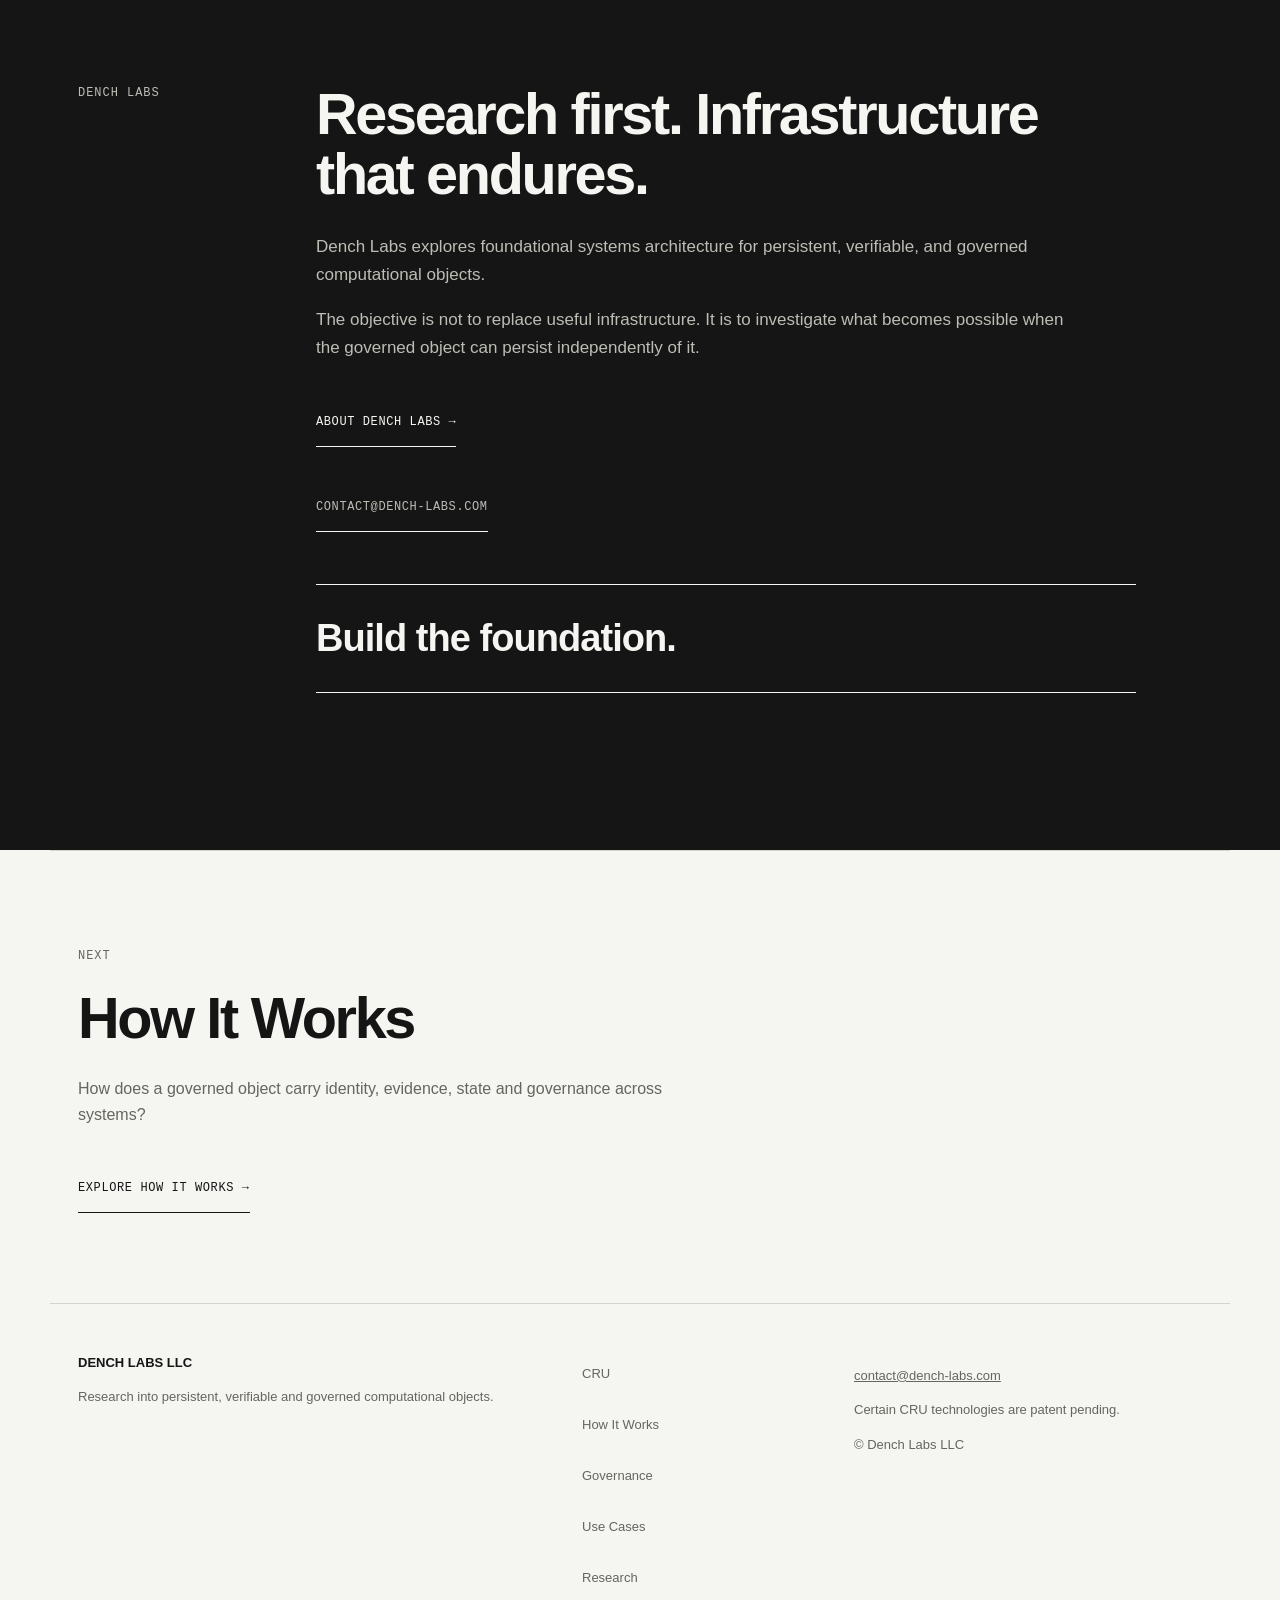
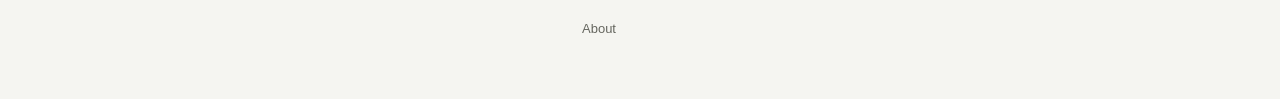
==== commit 986a765b: "v2 fixed contact" ====
--- a/index.html
+++ b/index.html
@@ -1 +1 @@
-<!doctype html><html lang="en"><head><meta charset="utf-8"><meta name="viewport" content="width=device-width,initial-scale=1"><title>Governed Computational Objects | Dench Labs LLC</title><meta name="description" content="Dench Labs researches foundational infrastructure for governed computational objects."><link rel="stylesheet" href="site.css?v=20260912-2"><script defer src="site.js?v=20260912-2"></script></head><body><a class="skip-link" href="#main-content">Skip to main content</a><header class="site-header"><a class="brand" href="index.html" aria-label="Dench Labs home">DENCH LABS <span>LLC</span></a><button class="menu-toggle" aria-expanded="false" aria-controls="primary-nav">MENU</button><nav id="primary-nav" aria-label="Primary navigation"><a class="active" aria-current="page" href="index.html">CRU</a><a class="" href="how-it-works.html">HOW IT WORKS</a><a class="" href="governance.html">GOVERNANCE</a><a class="" href="use-cases.html">USE CASES</a><a class="" href="research.html">RESEARCH</a><a class="" href="about.html">ABOUT</a></nav></header><main id="main-content" tabindex="-1"><section class="page-hero"><div class="label">CANONICAL REPRESENTATION UNIT</div><h1>Governed Computational Objects</h1><p>Dench Labs researches foundational infrastructure for computational objects that can carry verifiable identity, state, integrity, and governance independent of where they are stored or executed.</p></section><section class="section"><div class="label">THE QUESTION</div><div class="section-body"><h2>What if a digital object could carry its own truth?</h2><p>Most computational objects depend on external systems to determine what they are, whether they are authentic, what state they are in, and what they are permitted to do.</p><p>Move the object away from those systems and much of that meaning can disappear.</p><p>CRU asks a different question: <strong>What if the object could carry enough verifiable information and governance with it to remain meaningful wherever it goes?</strong></p><p>That is the foundation of the Canonical Representation Unit.</p></div></section><section class="section"><div class="label">WHAT IS A CRU?</div><div class="section-body"><h2>The governed object persists.</h2><p>A CRU is a canonical representation of a computational object whose identity, integrity, state, provenance, and governing conditions can be independently evaluated.</p><p>It is not defined by a particular database, blockchain, cloud provider, application, or transport.</p><blockquote class="principle">The infrastructure may change.<br>The governed object persists.</blockquote><a class="cta" href="how-it-works.html">How CRU Works →</a></div></section><section class="section wide"><div class="label">FIVE PILLARS</div><div class="section-body"><h2>The architecture of a CRU.</h2><div class="cards"><article><span class="label">01</span><h3>Canonical Representation</h3><p>A deterministic representation of the object and its governed state.</p></article><article><span class="label">02</span><h3>Cryptographic Integrity</h3><p>Verifiable evidence that the object and relevant state have not been improperly altered.</p></article><article><span class="label">03</span><h3>Portable Persistence</h3><p>Identity and continuity not dependent on a single repository or execution environment.</p></article><article><span class="label">04</span><h3>Capability-Oriented Composition</h3><p>Authority can be expressed through bounded capabilities derived from applicable governance.</p></article><article><span class="label">05</span><h3>Universal Interoperability</h3><p>CRUs are designed to be evaluated across heterogeneous systems without requiring systems to become identical.</p></article></div></div></section><section class="section wide"><div class="label">FROM STATE TO GOVERNED EFFECT</div><div class="section-body"><h2>Identity alone does not determine authority.</h2><p>CRU separates identity from changing state and allows governance to evaluate current evidence and context.</p><div class="flow"><div class="node">State + Evidence + Context</div><div class="arrow" aria-hidden="true">→</div><div class="node">Governance</div><div class="arrow" aria-hidden="true">→</div><div class="node">Governed Result</div><div class="arrow" aria-hidden="true">→</div><div class="node">Capability / Effect</div></div><p>A Governed Result applies within an Authority Context. It does not create universal authority.</p><a class="cta" href="governance.html">Explore Governance & Federation →</a></div></section><section class="section"><div class="label">CRU + ZERO TRUST</div><div class="section-body"><h2>Complementary architectures.</h2><p>CRU is not a replacement for Zero Trust. Zero Trust provides an architectural approach for continuously evaluating access based on identity, policy, context, and risk.</p><p>CRU introduces a governed computational object that can participate in that architecture while carrying verifiable identity, state, provenance, and governance across systems.</p><blockquote class="principle">Zero Trust asks: Should this request be allowed under current conditions?<br><br>CRU adds: What governed object is making the request, what is its current state, and what governed result applies?</blockquote></div></section><section class="section wide"><div class="label">A SIMPLE EXAMPLE</div><div class="section-body"><h2>When Alice gets promoted.</h2><p>Alice remains Alice. What changes is her governed state.</p><div class="flow"><div class="node">Alice</div><div class="arrow" aria-hidden="true">→</div><div class="node">Verified Promotion</div><div class="arrow" aria-hidden="true">→</div><div class="node">Governance Evaluation</div><div class="arrow" aria-hidden="true">→</div><div class="node">Governed Result</div><div class="arrow" aria-hidden="true">→</div><div class="node">Updated Capabilities</div></div><p>Her identity does not need to be recreated simply because her responsibilities changed. The same principle can apply when qualifications expire, missions change, devices become compromised, organizations federate, or operating conditions change.</p><a class="cta" href="use-cases.html">Explore Use Cases →</a></div></section><section class="section"><div class="label">RESEARCH DIRECTION</div><div class="section-body"><h2>Researching the governed object.</h2><p>CRU is the foundation of a broader research program examining how computational objects can persist, evolve, interact, and execute under explicit governance.</p><p class="research-line">Living CRU · CRU-TR · CRU VM · AI CRU · AI Memory CRU</p><p>Research also includes distributed and disconnected operation, cross-domain federation, security architecture, and independent prototype and simulation-based validation. Certain CRU technologies are patent pending.</p><a class="cta" href="research.html">Explore Dench Labs Research →</a></div></section><section class="section"><div class="label">BOUNDARY</div><div class="section-body"><h2>What CRU does — and does not claim.</h2><p>CRU does not eliminate trust. It does not replace cryptography, PKI, identity infrastructure, Zero Trust, databases, blockchains, operating systems, or existing enforcement mechanisms.</p><p>Instead, CRU explores a different computational boundary: the object itself can become a persistent unit at which identity, state, verification, capability, and governance are expressed.</p><p>Existing infrastructure can then evaluate and act upon that governed object.</p></div></section><section class="section dark"><div class="label">DENCH LABS</div><div class="section-body"><h2>Research first. Infrastructure that endures.</h2><p>Dench Labs explores foundational systems architecture for persistent, verifiable, and governed computational objects.</p><p>The objective is not to replace useful infrastructure. It is to investigate what becomes possible when the governed object can persist independently of it.</p><a class="cta light" href="about.html">About Dench Labs →</a><blockquote class="principle">Build the foundation.</blockquote></div></section><section class="next"><span class="label">NEXT</span><h2>How It Works</h2><p>How does a governed object carry identity, evidence, state and governance across systems?</p><a class="cta" href="how-it-works.html">Explore How It Works →</a></section></main><footer><div><strong>DENCH LABS LLC</strong><p>Research into persistent, verifiable and governed computational objects.</p></div><div class="footer-links"><a href="index.html">CRU</a><a href="how-it-works.html">How It Works</a><a href="governance.html">Governance</a><a href="use-cases.html">Use Cases</a><a href="research.html">Research</a><a href="about.html">About</a></div><div><p>Certain CRU technologies are patent pending.</p><p>© Dench Labs LLC</p></div></footer></body></html>+<!doctype html><html lang="en"><head><meta charset="utf-8"><meta name="viewport" content="width=device-width,initial-scale=1"><title>Governed Computational Objects | Dench Labs LLC</title><meta name="description" content="Dench Labs researches foundational infrastructure for governed computational objects."><link rel="stylesheet" href="site.css?v=20260912-2"><script defer src="site.js?v=20260912-2"></script></head><body><a class="skip-link" href="#main-content">Skip to main content</a><header class="site-header"><a class="brand" href="index.html" aria-label="Dench Labs home">DENCH LABS <span>LLC</span></a><button class="menu-toggle" aria-expanded="false" aria-controls="primary-nav">MENU</button><nav id="primary-nav" aria-label="Primary navigation"><a class="active" aria-current="page" href="index.html">CRU</a><a class="" href="how-it-works.html">HOW IT WORKS</a><a class="" href="governance.html">GOVERNANCE</a><a class="" href="use-cases.html">USE CASES</a><a class="" href="research.html">RESEARCH</a><a class="" href="about.html">ABOUT</a></nav></header><main id="main-content" tabindex="-1"><section class="page-hero"><div class="label">CANONICAL REPRESENTATION UNIT</div><h1>Governed Computational Objects</h1><p>Dench Labs researches foundational infrastructure for computational objects that can carry verifiable identity, state, integrity, and governance independent of where they are stored or executed.</p></section><section class="section"><div class="label">THE QUESTION</div><div class="section-body"><h2>What if a digital object could carry its own truth?</h2><p>Most computational objects depend on external systems to determine what they are, whether they are authentic, what state they are in, and what they are permitted to do.</p><p>Move the object away from those systems and much of that meaning can disappear.</p><p>CRU asks a different question: <strong>What if the object could carry enough verifiable information and governance with it to remain meaningful wherever it goes?</strong></p><p>That is the foundation of the Canonical Representation Unit.</p></div></section><section class="section"><div class="label">WHAT IS A CRU?</div><div class="section-body"><h2>The governed object persists.</h2><p>A CRU is a canonical representation of a computational object whose identity, integrity, state, provenance, and governing conditions can be independently evaluated.</p><p>It is not defined by a particular database, blockchain, cloud provider, application, or transport.</p><blockquote class="principle">The infrastructure may change.<br>The governed object persists.</blockquote><a class="cta" href="how-it-works.html">How CRU Works →</a></div></section><section class="section wide"><div class="label">FIVE PILLARS</div><div class="section-body"><h2>The architecture of a CRU.</h2><div class="cards"><article><span class="label">01</span><h3>Canonical Representation</h3><p>A deterministic representation of the object and its governed state.</p></article><article><span class="label">02</span><h3>Cryptographic Integrity</h3><p>Verifiable evidence that the object and relevant state have not been improperly altered.</p></article><article><span class="label">03</span><h3>Portable Persistence</h3><p>Identity and continuity not dependent on a single repository or execution environment.</p></article><article><span class="label">04</span><h3>Capability-Oriented Composition</h3><p>Authority can be expressed through bounded capabilities derived from applicable governance.</p></article><article><span class="label">05</span><h3>Universal Interoperability</h3><p>CRUs are designed to be evaluated across heterogeneous systems without requiring systems to become identical.</p></article></div></div></section><section class="section wide"><div class="label">FROM STATE TO GOVERNED EFFECT</div><div class="section-body"><h2>Identity alone does not determine authority.</h2><p>CRU separates identity from changing state and allows governance to evaluate current evidence and context.</p><div class="flow"><div class="node">State + Evidence + Context</div><div class="arrow" aria-hidden="true">→</div><div class="node">Governance</div><div class="arrow" aria-hidden="true">→</div><div class="node">Governed Result</div><div class="arrow" aria-hidden="true">→</div><div class="node">Capability / Effect</div></div><p>A Governed Result applies within an Authority Context. It does not create universal authority.</p><a class="cta" href="governance.html">Explore Governance & Federation →</a></div></section><section class="section"><div class="label">CRU + ZERO TRUST</div><div class="section-body"><h2>Complementary architectures.</h2><p>CRU is not a replacement for Zero Trust. Zero Trust provides an architectural approach for continuously evaluating access based on identity, policy, context, and risk.</p><p>CRU introduces a governed computational object that can participate in that architecture while carrying verifiable identity, state, provenance, and governance across systems.</p><blockquote class="principle">Zero Trust asks: Should this request be allowed under current conditions?<br><br>CRU adds: What governed object is making the request, what is its current state, and what governed result applies?</blockquote></div></section><section class="section wide"><div class="label">A SIMPLE EXAMPLE</div><div class="section-body"><h2>When Alice gets promoted.</h2><p>Alice remains Alice. What changes is her governed state.</p><div class="flow"><div class="node">Alice</div><div class="arrow" aria-hidden="true">→</div><div class="node">Verified Promotion</div><div class="arrow" aria-hidden="true">→</div><div class="node">Governance Evaluation</div><div class="arrow" aria-hidden="true">→</div><div class="node">Governed Result</div><div class="arrow" aria-hidden="true">→</div><div class="node">Updated Capabilities</div></div><p>Her identity does not need to be recreated simply because her responsibilities changed. The same principle can apply when qualifications expire, missions change, devices become compromised, organizations federate, or operating conditions change.</p><a class="cta" href="use-cases.html">Explore Use Cases →</a></div></section><section class="section"><div class="label">RESEARCH DIRECTION</div><div class="section-body"><h2>Researching the governed object.</h2><p>CRU is the foundation of a broader research program examining how computational objects can persist, evolve, interact, and execute under explicit governance.</p><p class="research-line">Living CRU · CRU-TR · CRU VM · AI CRU · AI Memory CRU</p><p>Research also includes distributed and disconnected operation, cross-domain federation, security architecture, and independent prototype and simulation-based validation. Certain CRU technologies are patent pending.</p><a class="cta" href="research.html">Explore Dench Labs Research →</a></div></section><section class="section"><div class="label">BOUNDARY</div><div class="section-body"><h2>What CRU does — and does not claim.</h2><p>CRU does not eliminate trust. It does not replace cryptography, PKI, identity infrastructure, Zero Trust, databases, blockchains, operating systems, or existing enforcement mechanisms.</p><p>Instead, CRU explores a different computational boundary: the object itself can become a persistent unit at which identity, state, verification, capability, and governance are expressed.</p><p>Existing infrastructure can then evaluate and act upon that governed object.</p></div></section><section class="section dark"><div class="label">DENCH LABS</div><div class="section-body"><h2>Research first. Infrastructure that endures.</h2><p>Dench Labs explores foundational systems architecture for persistent, verifiable, and governed computational objects.</p><p>The objective is not to replace useful infrastructure. It is to investigate what becomes possible when the governed object can persist independently of it.</p><a class="cta light" href="about.html">About Dench Labs →</a><p><a class="cta light" href="mailto:contact@dench-labs.com">contact@dench-labs.com</a></p><blockquote class="principle">Build the foundation.</blockquote></div></section><section class="next"><span class="label">NEXT</span><h2>How It Works</h2><p>How does a governed object carry identity, evidence, state and governance across systems?</p><a class="cta" href="how-it-works.html">Explore How It Works →</a></section></main><footer><div><strong>DENCH LABS LLC</strong><p>Research into persistent, verifiable and governed computational objects.</p></div><div class="footer-links"><a href="index.html">CRU</a><a href="how-it-works.html">How It Works</a><a href="governance.html">Governance</a><a href="use-cases.html">Use Cases</a><a href="research.html">Research</a><a href="about.html">About</a></div><div><p><a href="mailto:contact@dench-labs.com">contact@dench-labs.com</a></p><p>Certain CRU technologies are patent pending.</p><p>© Dench Labs LLC</p></div></footer></body></html>
